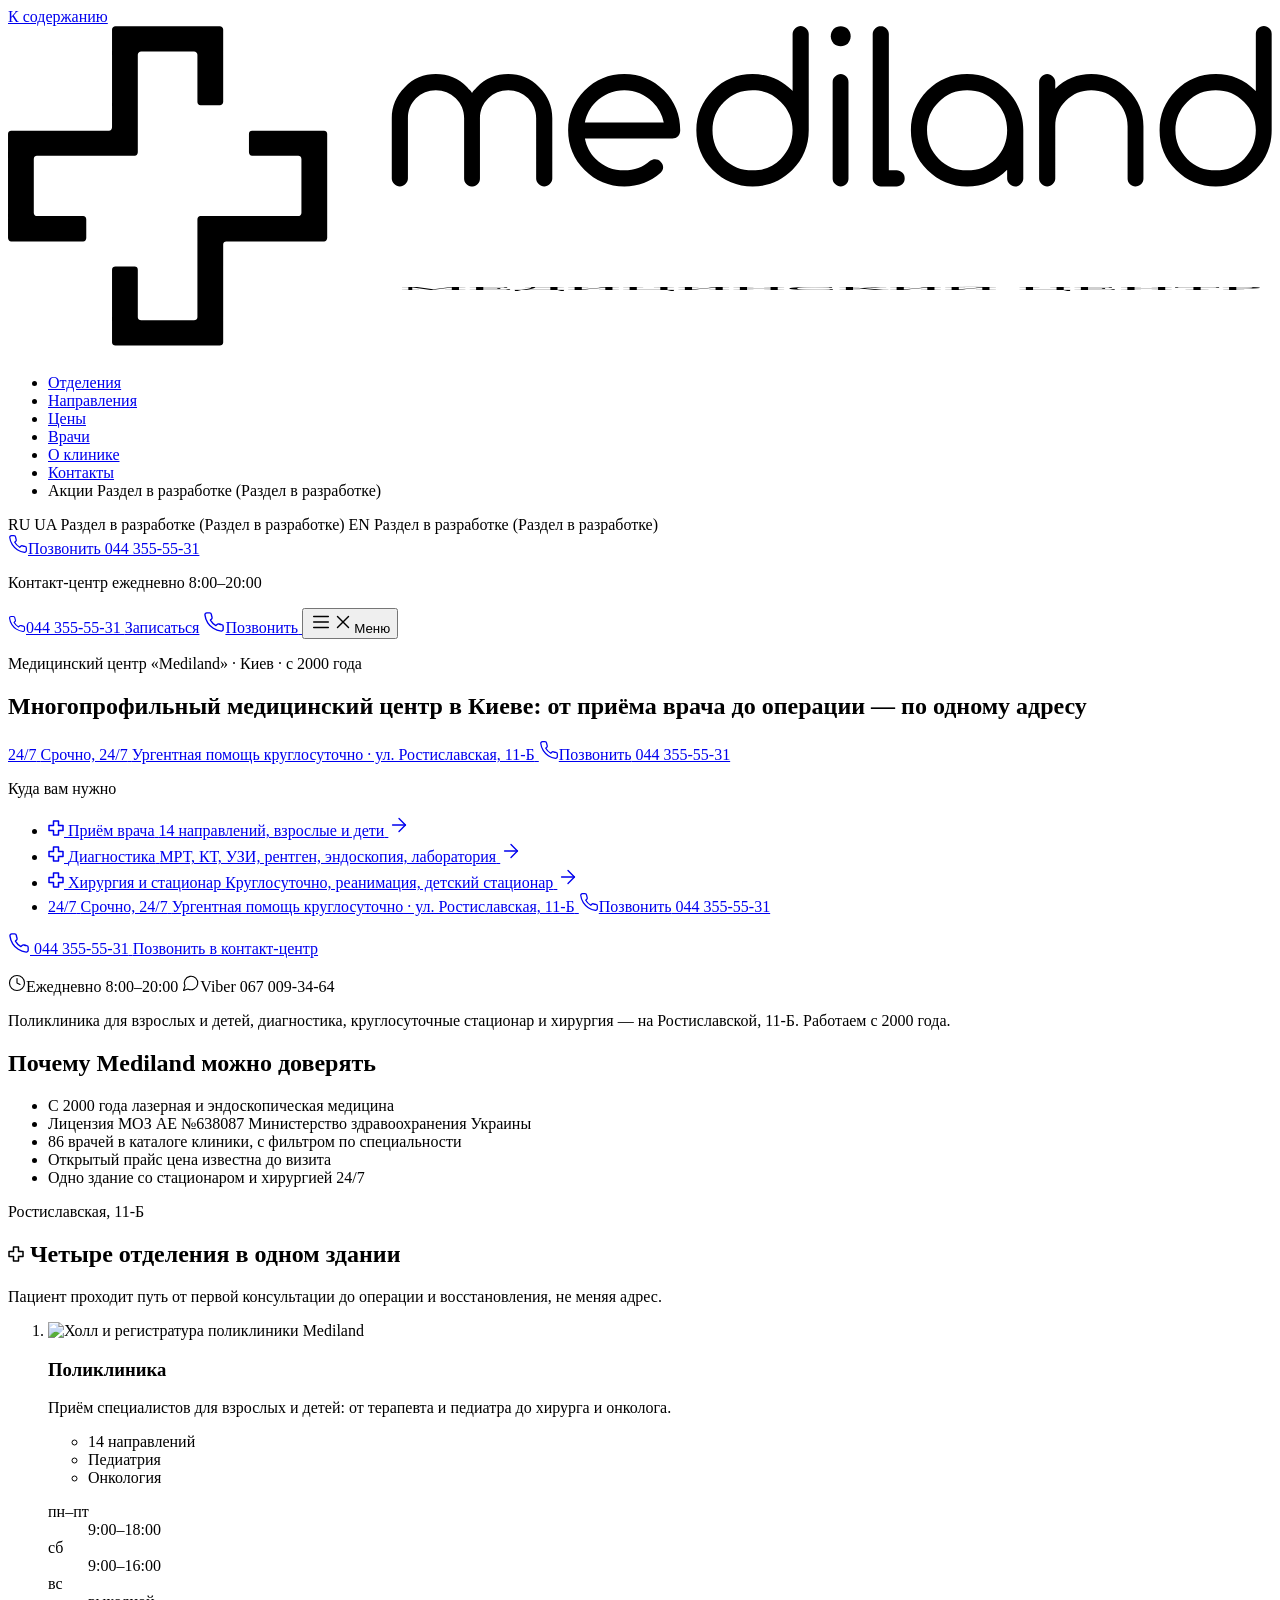
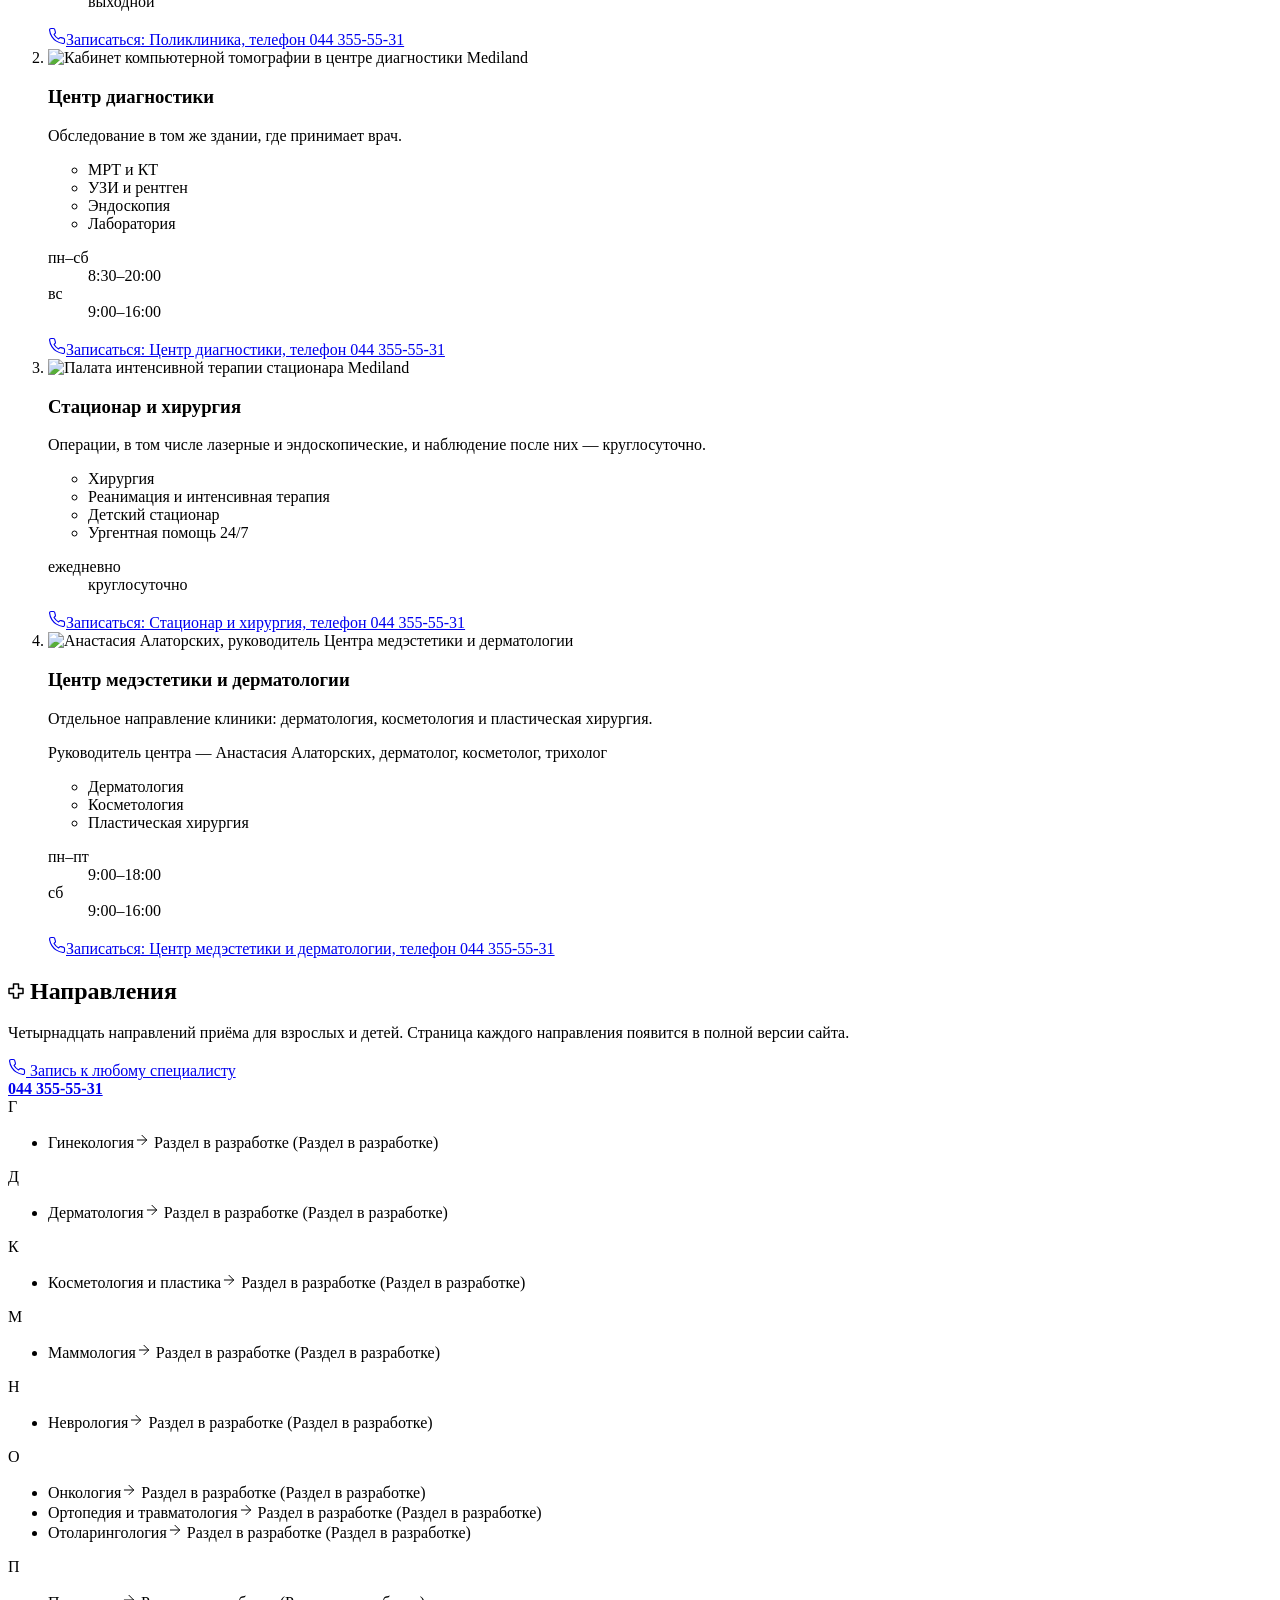
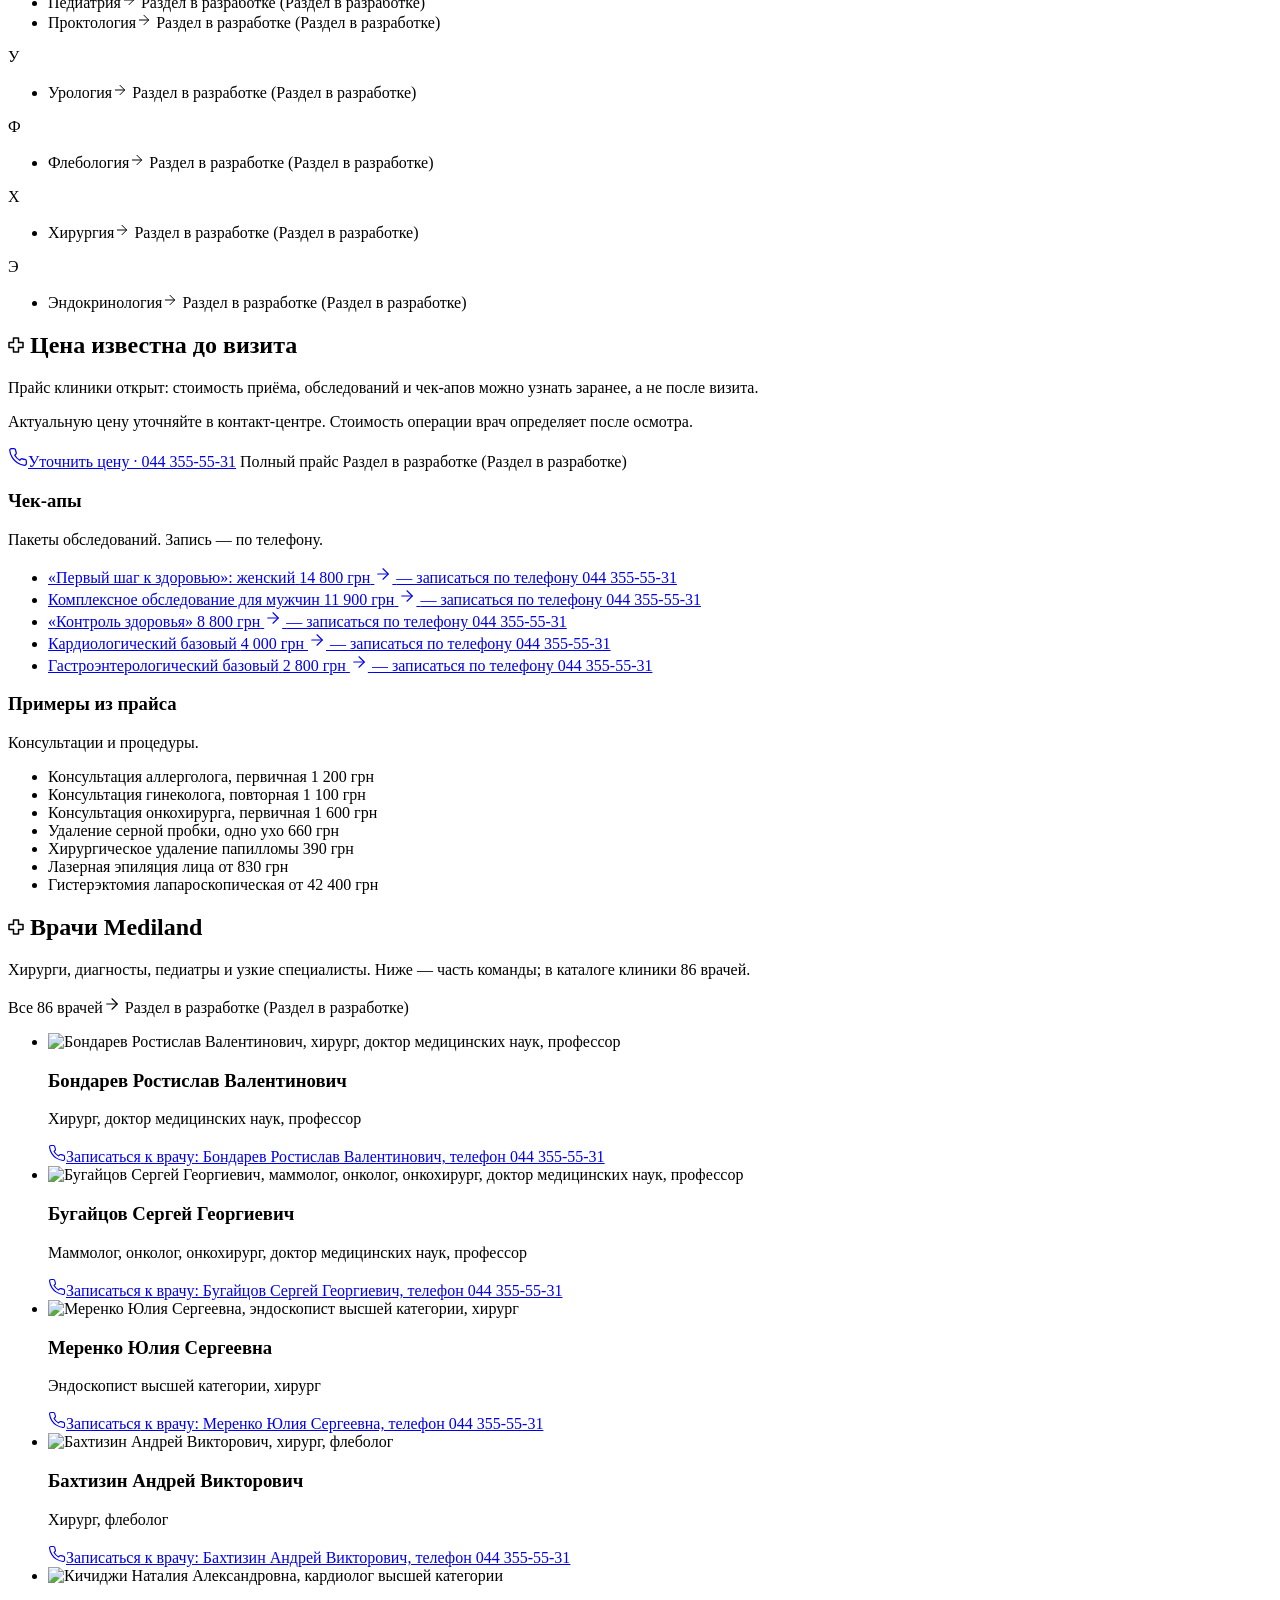
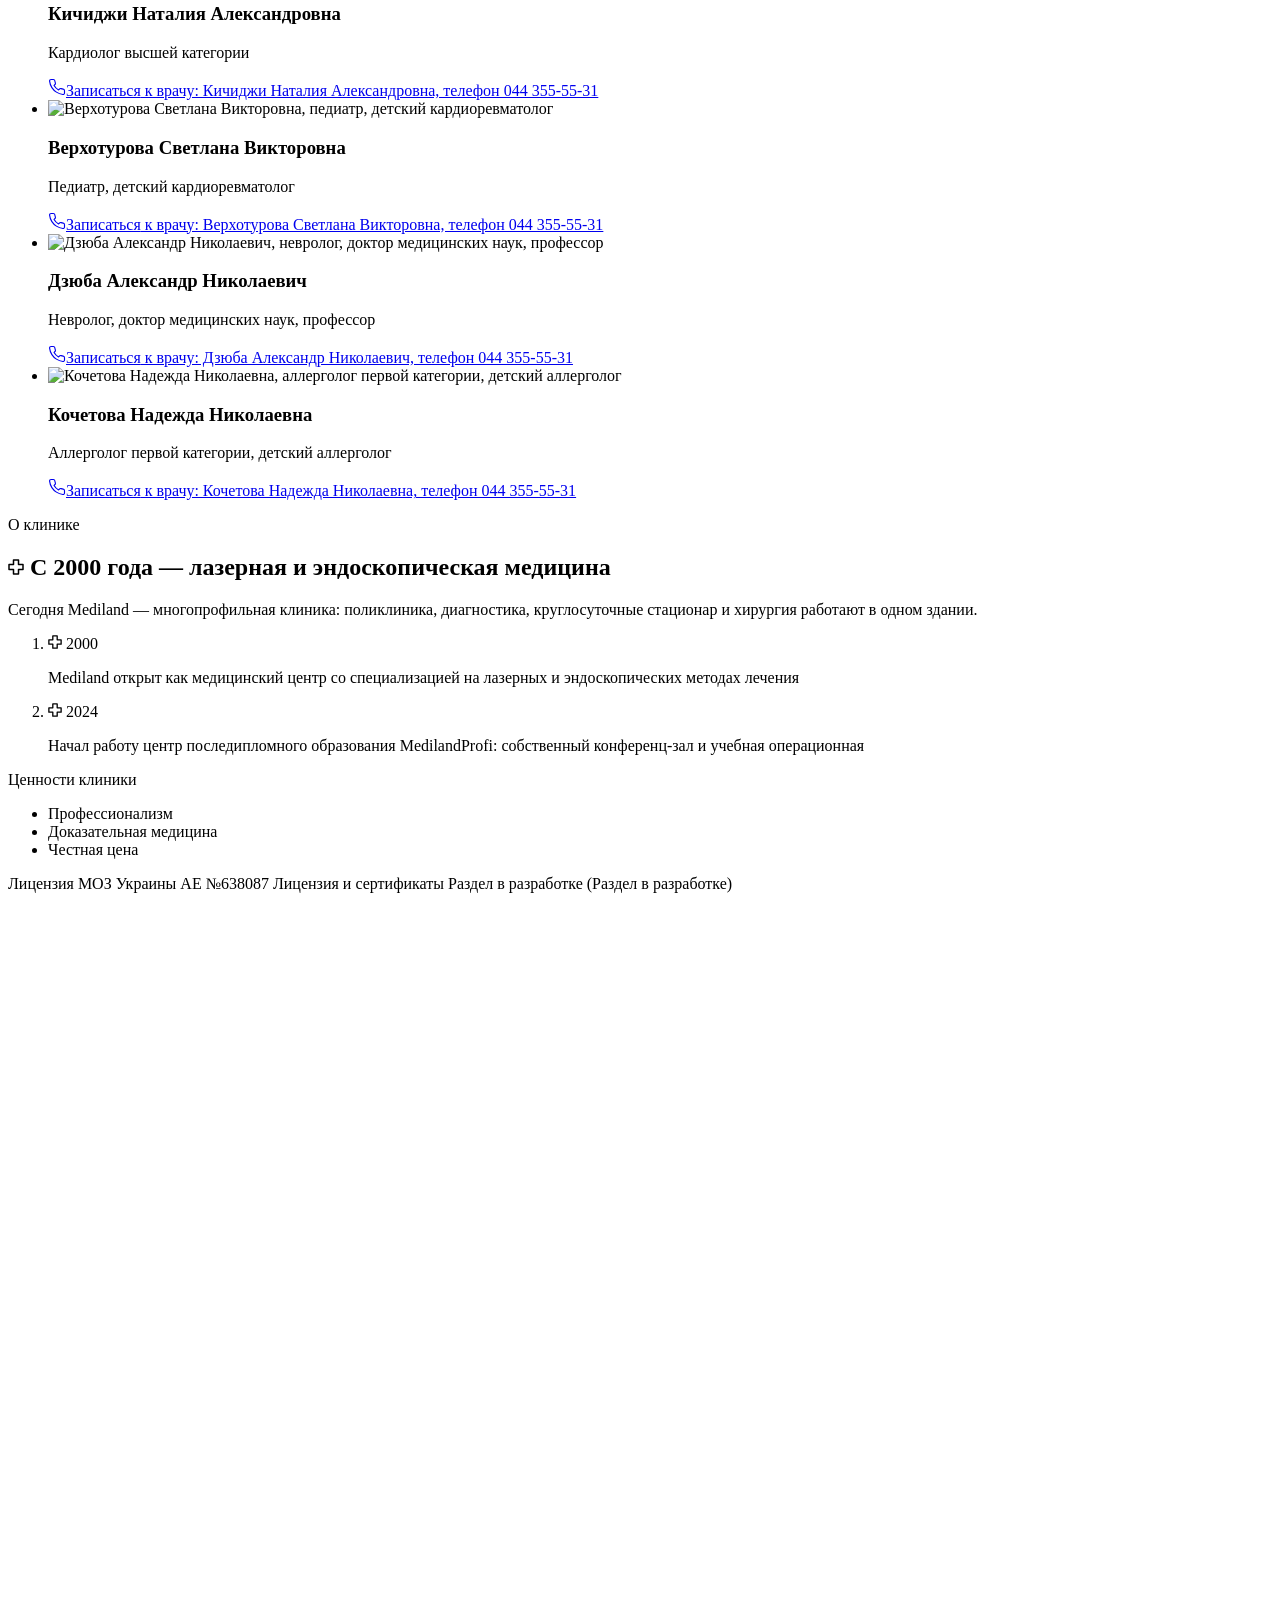
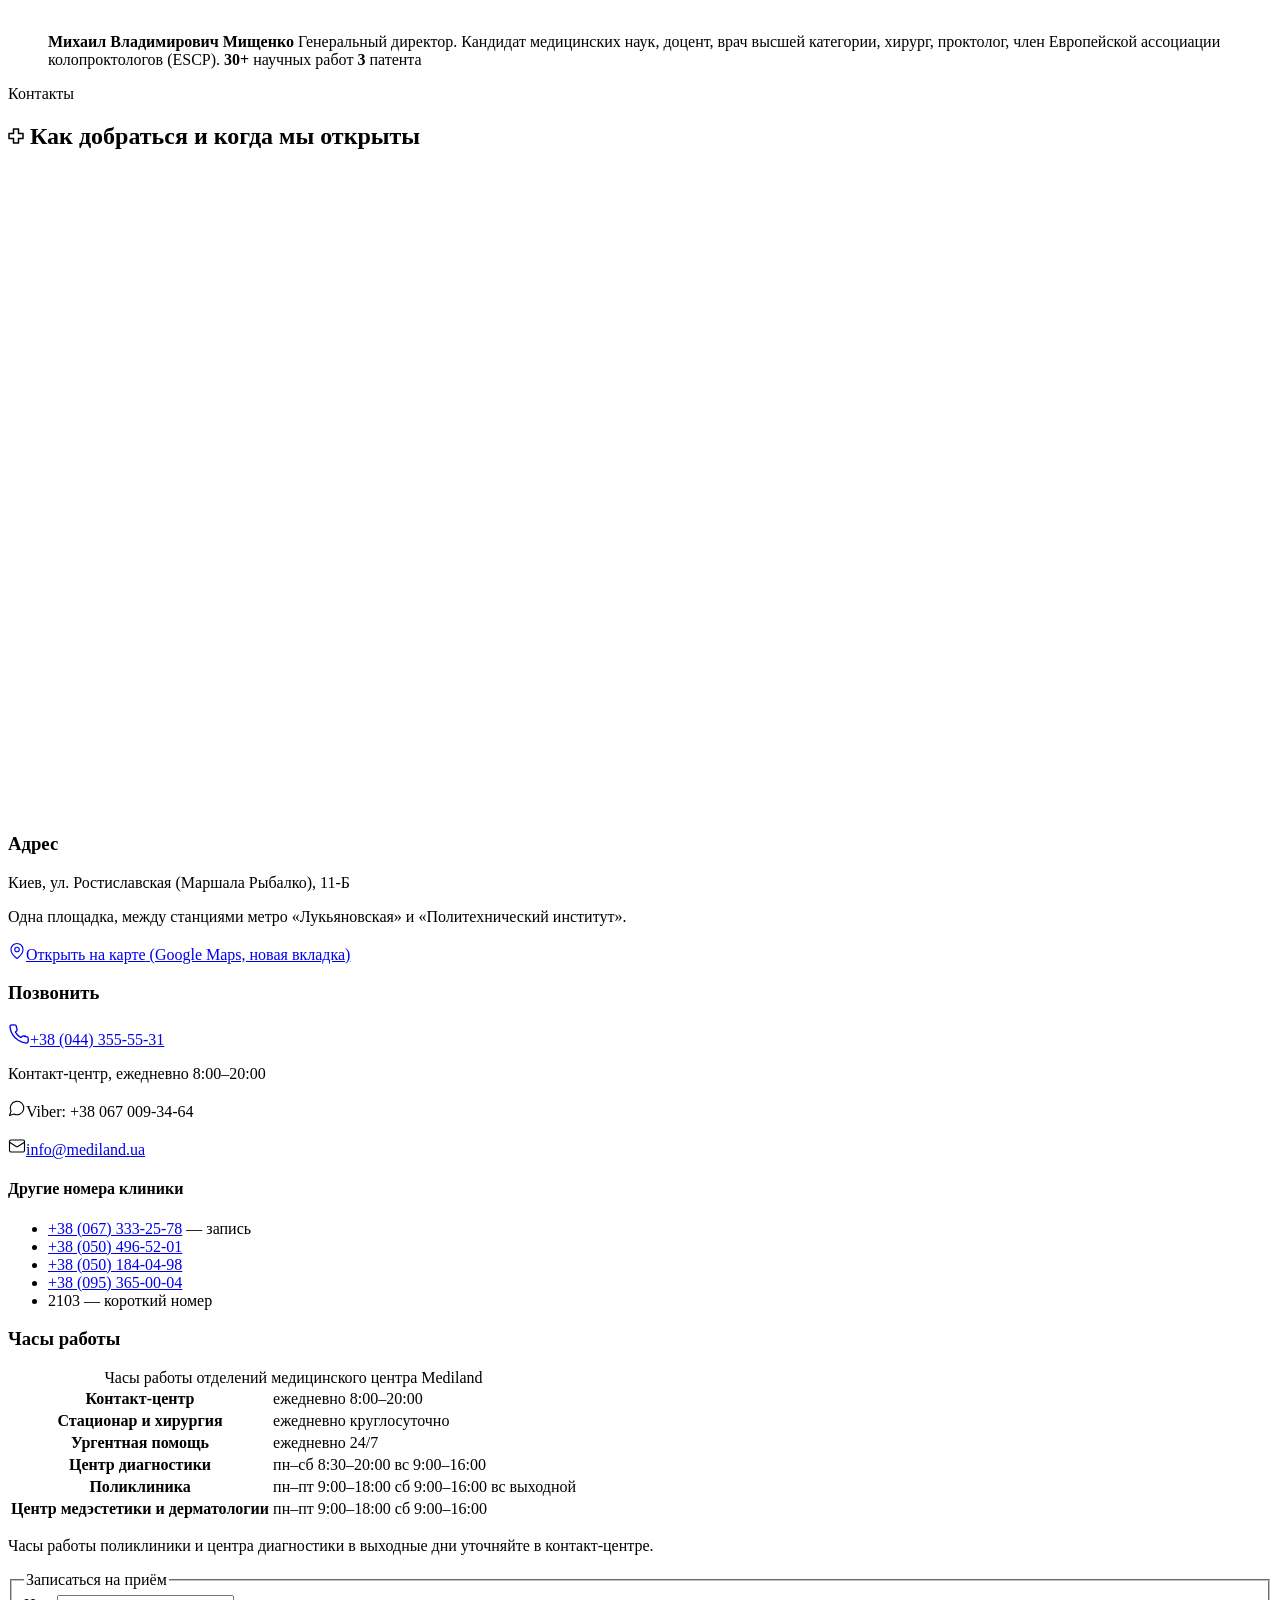
==== mediland/index.html @ e8821e34 "Publish VEON demo: mediland" ====
<!DOCTYPE html><html lang="ru"> <head><meta charset="utf-8"><meta name="viewport" content="width=device-width, initial-scale=1"><title>Медицинский центр Mediland в Киеве: поликлиника, хирургия 24/7</title><meta name="description" content="Многопрофильный медицинский центр в Киеве с 2000 года: приём врачей, МРТ и КТ, круглосуточные стационар и хирургия. Открытые цены. ☎ 044 355-55-31"><meta property="og:title" content="Медицинский центр Mediland в Киеве: поликлиника, хирургия 24/7"><meta property="og:description" content="Многопрофильный медицинский центр в Киеве с 2000 года: приём врачей, МРТ и КТ, круглосуточные стационар и хирургия. Открытые цены. ☎ 044 355-55-31"><meta name="robots" content="noindex"> <link rel="preload" href="/fonts/onest-cyrillic-wght-normal.woff2" as="font" type="font/woff2" crossorigin> <meta name="theme-color" content="#FFFFFF"> <meta property="og:type" content="website"> <meta property="og:locale" content="ru_UA"> <link rel="icon" href="/favicon.svg" type="image/svg+xml"> <script type="application/ld+json" data-rec="SEO-R003">{"@context":"https://schema.org","@type":"MedicalClinic","name":"Медицинский центр «Mediland»","telephone":"+38 (044) 355-55-31","address":{"@type":"PostalAddress","streetAddress":"ул. Ростиславская, 11-Б","addressLocality":"Киев","addressCountry":"UA"},"geo":{"@type":"GeoCoordinates","latitude":50.4555342,"longitude":30.4753751},"foundingDate":"2000","sameAs":["https://www.instagram.com/mediland.ua/","https://www.facebook.com/mediland.ua","https://www.youtube.com/channel/UC1oB7tEsmNUNPJMC5lsC5dw"],"medicalSpecialty":["Gynecologic","Dermatology","Neurologic","Oncologic","Otolaryngologic","Pediatric","Urologic","Surgical","Endocrine","PlasticSurgery"]}</script> <link rel="stylesheet" href="/_astro/index.CdFw_J0q.css"></head> <body id="top"> <a class="skip-link" href="#main">К содержанию</a> <header class="site-header" data-rec="UX-R002" data-header data-astro-cid-3ef6ksr2> <div class="container header__inner" data-astro-cid-3ef6ksr2> <a class="header__logo" href="#hero" data-astro-cid-3ef6ksr2><svg class="logo logo--light" viewBox="0 0 4071 1058" role="img" aria-label="Mediland — медицинский центр" data-astro-cid-tvrurpns> <g class="logo__mark" data-astro-cid-tvrurpns><path d="M945 337l-159 0c-6,0 -10,4 -10,10l0 60c0,6 4,11 10,11l149 0c5,0 10,4 10,10l0 174c0,6 -5,10 -10,10l-315 0c-6,0 -10,5 -10,11l0 315c0,5 -5,10 -11,10l-170 0c-6,0 -11,-5 -11,-10l0 -153c0,-6 -4,-10 -10,-10l-62 0c-6,0 -11,4 -11,10l0 163 0 71c0,5 5,10 11,10l72 0 264 0c6,0 11,-5 11,-10l0 -315c0,-6 4,-10 10,-10l315 0c5,0 10,-5 10,-11l0 -265 0 -71c0,-6 -5,-10 -10,-10l-73 0zm-335 -336l-264 0c-6,0 -11,5 -11,10l0 315c0,6 -4,11 -10,11l-315 0c-5,0 -10,4 -10,10l0 265 0 71c0,6 5,11 10,11l73 0 159 0c6,0 10,-5 10,-11l0 -60c0,-6 -4,-11 -10,-11l-149 0c-5,0 -10,-4 -10,-10l0 -174c0,-6 5,-10 10,-10l315 0c6,0 10,-5 10,-11l0 -314c0,-6 5,-11 11,-11l170 0c6,0 11,5 11,11l0 152c0,6 4,10 10,10l62 0c6,0 11,-4 11,-10l0 -163 0 -71c0,-5 -5,-10 -11,-10l-72 0z" data-astro-cid-tvrurpns></path><path d="M2656 181c0,-7 2,-13 8,-18 5,-5 11,-8 18,-8 7,0 13,3 18,8 5,5 7,11 7,18l0 310c0,7 -2,13 -7,18 -5,5 -11,8 -18,8 -7,0 -13,-3 -18,-8 -6,-5 -8,-11 -8,-18l0 -310zm-129 155c0,-36 -13,-66 -38,-91 -25,-26 -55,-38 -91,-38 -36,0 -66,12 -92,38 -25,25 -37,55 -37,91 0,36 12,66 37,92 26,25 56,37 92,37 36,0 66,-12 91,-37 25,-26 38,-56 38,-92zm0 -310c0,-7 3,-13 8,-18 5,-5 11,-8 18,-8 7,0 13,3 18,8 5,5 8,11 8,18l0 310c0,50 -18,93 -53,128 -36,35 -78,53 -128,53 -50,0 -93,-18 -128,-53 -35,-35 -53,-78 -53,-128 0,-50 18,-92 53,-128 35,-35 78,-53 128,-53 50,0 92,18 128,53 0,1 0,1 1,2l0 -184zm-415 285c-5,-25 -17,-47 -36,-66 -25,-25 -56,-38 -91,-38 -36,0 -66,13 -92,38 -19,19 -30,41 -35,66l254 0zm-28 118c7,0 13,2 18,8 5,5 8,11 8,18 0,7 -3,13 -8,18 -33,29 -72,44 -117,44 -50,0 -93,-18 -128,-53 -35,-35 -53,-78 -53,-128 0,-50 18,-92 53,-128 35,-35 78,-53 128,-53 50,0 92,18 128,53 35,36 52,78 52,128 0,7 -2,14 -7,19 -5,5 -11,7 -18,7l-282 0c5,25 16,47 35,66 26,25 56,37 92,37 32,0 60,-10 83,-31 5,-3 10,-5 16,-5zm-590 -214l1 0c1,-2 3,-5 5,-7 3,-4 7,-7 10,-11 28,-28 62,-42 101,-42 39,0 72,14 100,42 28,28 42,61 42,100l0 194c0,7 -3,13 -8,18 -5,5 -11,8 -18,8 -7,0 -13,-3 -18,-8 -5,-5 -8,-11 -8,-18l0 -194c0,-25 -9,-46 -26,-64 -18,-17 -39,-26 -64,-26 -25,0 -47,9 -64,26 -18,18 -27,39 -27,64l0 194c0,7 -2,13 -7,18 -5,5 -10,7 -16,8 -1,0 -2,0 -3,0 0,0 -1,0 -2,0 -6,-1 -11,-3 -16,-8 -5,-5 -7,-11 -7,-18l0 -194c0,-25 -9,-46 -27,-64 -18,-17 -39,-26 -64,-26 -25,0 -46,9 -64,26 -18,18 -26,40 -26,64l0 194c0,7 -3,13 -8,18 -5,5 -11,8 -18,8 -7,0 -13,-3 -18,-8 -5,-5 -8,-11 -8,-18l0 -194c0,-39 14,-72 42,-100 27,-28 61,-42 100,-42 39,0 73,14 101,42 3,4 6,7 10,11 2,2 3,5 5,7l0 0z" data-astro-cid-tvrurpns></path><path d="M2714 33c0,9 -3,16 -9,23 -7,6 -14,9 -23,9 -9,0 -17,-3 -23,-9 -6,-7 -9,-14 -9,-23 0,-9 3,-16 9,-23 6,-6 14,-9 23,-9 9,0 16,3 23,9 6,7 9,14 9,23z" data-astro-cid-tvrurpns></path><path d="M4019 336c0,-36 -13,-66 -38,-91 -25,-26 -56,-38 -91,-38 -36,0 -67,12 -92,38 -25,25 -38,55 -38,91 0,36 13,66 38,92 25,25 56,37 92,37 35,0 66,-12 91,-37 25,-26 38,-56 38,-92zm0 -310c0,-7 2,-13 7,-18 5,-5 11,-8 19,-8 7,0 13,3 18,8 5,5 7,11 7,18l0 310c0,50 -17,93 -53,128 -35,35 -78,53 -127,53 -50,0 -93,-18 -128,-53 -36,-35 -53,-78 -53,-128 0,-50 17,-92 53,-128 35,-35 78,-53 128,-53 50,0 92,18 127,53 1,1 1,1 2,2l0 -184zm-698 155c0,-7 3,-13 8,-18 5,-5 11,-8 18,-8 7,0 13,3 18,8 5,5 8,11 8,18l0 21c32,-31 71,-47 116,-47 47,0 86,17 119,50 33,32 49,72 49,118l0 168c0,7 -2,13 -7,18 -5,5 -12,8 -19,8 -7,0 -13,-3 -18,-8 -5,-5 -7,-11 -7,-18l0 -168c0,-32 -12,-59 -34,-82 -23,-23 -51,-34 -83,-34 -32,0 -59,11 -82,34 -23,23 -34,50 -34,82l0 168c0,7 -3,13 -8,18 -5,5 -11,8 -18,8 -7,0 -13,-3 -18,-8 -5,-5 -8,-11 -8,-18l0 -310zm-232 26c-36,0 -66,12 -91,38 -26,25 -38,55 -38,91 0,36 12,66 38,92 25,25 55,37 91,37 36,0 66,-12 92,-37 25,-26 37,-56 37,-92 0,-36 -12,-66 -37,-91 -26,-26 -56,-38 -92,-38zm129 256c-36,36 -79,54 -129,54 -50,0 -92,-18 -128,-53 -35,-35 -53,-78 -53,-128 0,-50 18,-92 53,-128 36,-35 78,-53 128,-53 50,0 93,18 128,53 35,36 53,78 53,128l0 155c0,7 -3,13 -8,18 -5,5 -11,8 -18,8 -7,0 -13,-3 -18,-8 -5,-5 -8,-11 -8,-18l0 -28zm-433 -437c0,-7 3,-13 8,-18 5,-5 11,-7 18,-7 7,0 13,2 18,7 5,5 8,11 8,18l0 439 25 0c7,0 13,3 19,8 5,5 7,11 7,18 0,7 -2,13 -7,18 -6,5 -12,8 -19,8l-51 0c-7,0 -13,-3 -18,-8 -5,-5 -8,-11 -8,-18l0 -465z" data-astro-cid-tvrurpns></path></g> <text class="logo__sub" x="1262" y="850" textLength="2780" lengthAdjust="spacingAndGlyphs" data-astro-cid-tvrurpns>МЕДИЦИНСКИЙ ЦЕНТР</text> </svg> </a> <nav class="header__nav" id="site-nav" aria-label="Основное меню" data-nav data-astro-cid-3ef6ksr2> <ul class="header__list" role="list" data-astro-cid-3ef6ksr2> <li data-astro-cid-3ef6ksr2><a class="header__link" href="#departments" data-astro-cid-3ef6ksr2>Отделения</a></li><li data-astro-cid-3ef6ksr2><a class="header__link" href="#directions" data-astro-cid-3ef6ksr2>Направления</a></li><li data-astro-cid-3ef6ksr2><a class="header__link" href="#prices" data-astro-cid-3ef6ksr2>Цены</a></li><li data-astro-cid-3ef6ksr2><a class="header__link" href="#doctors" data-astro-cid-3ef6ksr2>Врачи</a></li><li data-astro-cid-3ef6ksr2><a class="header__link" href="#clinic" data-astro-cid-3ef6ksr2>О клинике</a></li><li data-astro-cid-3ef6ksr2><a class="header__link" href="#visit" data-astro-cid-3ef6ksr2>Контакты</a></li> <li data-astro-cid-3ef6ksr2><span class="future-link header__link future-link--muted" role="link" aria-disabled="true" tabindex="0"> Акции <span class="future-link__note" aria-hidden="true">Раздел в разработке</span> <span class="visually-hidden">(Раздел в разработке)</span> </span></li> </ul> <div class="header__lang" aria-label="Язык сайта" role="group" data-astro-cid-3ef6ksr2> <span class="header__lang-current" aria-current="true" data-astro-cid-3ef6ksr2>RU</span> <span class="future-link header__lang-item" role="link" aria-disabled="true" tabindex="0"> UA <span class="future-link__note" aria-hidden="true">Раздел в разработке</span> <span class="visually-hidden">(Раздел в разработке)</span> </span> <span class="future-link header__lang-item" role="link" aria-disabled="true" tabindex="0"> EN <span class="future-link__note" aria-hidden="true">Раздел в разработке</span> <span class="visually-hidden">(Раздел в разработке)</span> </span> </div> <div class="header__menu-call" data-astro-cid-3ef6ksr2> <a class="btn btn--primary" href="tel:+380443555531" data-astro-cid-3ef6ksr2><svg width="20" height="20" viewBox="0 0 24 24" fill="none" stroke="currentColor" stroke-width="1.5" stroke-linecap="round" stroke-linejoin="round" aria-hidden="true" focusable="false"><path d="M22 16.92v3a2 2 0 0 1-2.18 2 19.79 19.79 0 0 1-8.63-3.07 19.5 19.5 0 0 1-6-6 19.79 19.79 0 0 1-3.07-8.67A2 2 0 0 1 4.11 2h3a2 2 0 0 1 2 1.72 12.84 12.84 0 0 0 .7 2.81 2 2 0 0 1-.45 2.11L8.09 9.91a16 16 0 0 0 6 6l1.27-1.27a2 2 0 0 1 2.11-.45 12.84 12.84 0 0 0 2.81.7A2 2 0 0 1 22 16.92z"/></svg>Позвонить 044 355-55-31</a> <p class="muted" data-astro-cid-3ef6ksr2>Контакт-центр ежедневно 8:00–20:00</p> </div> </nav> <a class="header__phone num" href="tel:+380443555531" data-rec="R-002" data-astro-cid-3ef6ksr2> <svg width="18" height="18" viewBox="0 0 24 24" fill="none" stroke="currentColor" stroke-width="1.5" stroke-linecap="round" stroke-linejoin="round" aria-hidden="true" focusable="false"><path d="M22 16.92v3a2 2 0 0 1-2.18 2 19.79 19.79 0 0 1-8.63-3.07 19.5 19.5 0 0 1-6-6 19.79 19.79 0 0 1-3.07-8.67A2 2 0 0 1 4.11 2h3a2 2 0 0 1 2 1.72 12.84 12.84 0 0 0 .7 2.81 2 2 0 0 1-.45 2.11L8.09 9.91a16 16 0 0 0 6 6l1.27-1.27a2 2 0 0 1 2.11-.45 12.84 12.84 0 0 0 2.81.7A2 2 0 0 1 22 16.92z"/></svg>044 355-55-31 </a> <a class="btn btn--primary header__cta" href="tel:+380443555531" data-astro-cid-3ef6ksr2>Записаться</a> <a class="header__icon-btn header__call" href="tel:+380443555531" data-astro-cid-3ef6ksr2> <svg width="22" height="22" viewBox="0 0 24 24" fill="none" stroke="currentColor" stroke-width="1.5" stroke-linecap="round" stroke-linejoin="round" aria-hidden="true" focusable="false"><path d="M22 16.92v3a2 2 0 0 1-2.18 2 19.79 19.79 0 0 1-8.63-3.07 19.5 19.5 0 0 1-6-6 19.79 19.79 0 0 1-3.07-8.67A2 2 0 0 1 4.11 2h3a2 2 0 0 1 2 1.72 12.84 12.84 0 0 0 .7 2.81 2 2 0 0 1-.45 2.11L8.09 9.91a16 16 0 0 0 6 6l1.27-1.27a2 2 0 0 1 2.11-.45 12.84 12.84 0 0 0 2.81.7A2 2 0 0 1 22 16.92z"/></svg><span data-astro-cid-3ef6ksr2>Позвонить</span> </a> <button class="header__icon-btn header__menu" type="button" aria-expanded="false" aria-controls="site-nav" data-menu data-astro-cid-3ef6ksr2> <svg class="i-open" width="22" height="22" viewBox="0 0 24 24" fill="none" stroke="currentColor" stroke-width="1.5" stroke-linecap="round" stroke-linejoin="round" aria-hidden="true" focusable="false"><path d="M4 6h16"/><path d="M4 12h16"/><path d="M4 18h16"/></svg><svg class="i-close" width="22" height="22" viewBox="0 0 24 24" fill="none" stroke="currentColor" stroke-width="1.5" stroke-linecap="round" stroke-linejoin="round" aria-hidden="true" focusable="false"><path d="M18 6 6 18"/><path d="m6 6 12 12"/></svg><span data-astro-cid-3ef6ksr2>Меню</span> </button> </div> </header> <script type="module">const t=document.querySelector("[data-menu]"),n=document.querySelector("[data-nav]");if(t&&n){const a=e=>{t.setAttribute("aria-expanded",String(e)),n.classList.toggle("is-open",e),document.documentElement.classList.toggle("menu-open",e)};t.addEventListener("click",()=>a(t.getAttribute("aria-expanded")!=="true")),n.addEventListener("click",e=>{e.target.closest("a[href^='#']")&&a(!1)}),document.addEventListener("keydown",e=>{e.key==="Escape"&&t.getAttribute("aria-expanded")==="true"&&(a(!1),t.focus())}),window.matchMedia("(min-width: 1320px)").addEventListener("change",()=>a(!1))}</script>  <main id="main">   <div class="route-wrap"> <section id="hero" data-rec="R-001,R-009,UX-R009,SEO-R001,SEO-R002,SEO-R004" class="hero">  <div class="container hero__grid" data-astro-cid-bbe6dxrz> <p class="eyebrow hero__eyebrow" data-astro-cid-bbe6dxrz>Медицинский центр «Mediland» · Киев · с 2000 года</p> <h1 class="hero__title" data-astro-cid-bbe6dxrz>Многопрофильный медицинский центр в Киеве: от приёма врача до операции — по одному адресу</h1> <!-- Phones: urgent route first, right under the H1 (desktop shows it as the 4th board row). --> <a class="route route--urgent hero__urgent-m" href="tel:+380443555531" data-rec="R-002" data-astro-cid-bbe6dxrz> <span class="route__mark" aria-hidden="true" data-astro-cid-bbe6dxrz>24/7</span> <span class="route__text" data-astro-cid-bbe6dxrz> <span class="route__title" data-astro-cid-bbe6dxrz>Срочно, 24/7</span> <span class="route__inside" data-astro-cid-bbe6dxrz>Ургентная помощь круглосуточно · ул.&nbsp;Ростиславская, 11-Б</span> </span> <span class="route__cta" data-astro-cid-bbe6dxrz><svg class="route__arrow" width="20" height="20" viewBox="0 0 24 24" fill="none" stroke="currentColor" stroke-width="1.5" stroke-linecap="round" stroke-linejoin="round" aria-hidden="true" focusable="false"><path d="M22 16.92v3a2 2 0 0 1-2.18 2 19.79 19.79 0 0 1-8.63-3.07 19.5 19.5 0 0 1-6-6 19.79 19.79 0 0 1-3.07-8.67A2 2 0 0 1 4.11 2h3a2 2 0 0 1 2 1.72 12.84 12.84 0 0 0 .7 2.81 2 2 0 0 1-.45 2.11L8.09 9.91a16 16 0 0 0 6 6l1.27-1.27a2 2 0 0 1 2.11-.45 12.84 12.84 0 0 0 2.81.7A2 2 0 0 1 22 16.92z"/></svg>Позвонить<span class="visually-hidden" data-astro-cid-bbe6dxrz> 044 355-55-31</span></span> </a> <nav class="hero__board" aria-label="Маршруты пациента" data-astro-cid-bbe6dxrz> <p class="hero__board-head eyebrow" aria-hidden="true" data-astro-cid-bbe6dxrz>Куда вам нужно</p> <ul role="list" class="board" data-astro-cid-bbe6dxrz> <li style="--i:0" data-astro-cid-bbe6dxrz> <a class="route" href="#directions" data-astro-cid-bbe6dxrz> <svg class="cross route__cross" width="16" height="16" viewBox="0 0 16 16" aria-hidden="true" focusable="false" data-astro-cid-o772h47x> <path d="M5.5 1h5v4.5H15v5h-4.5V15h-5v-4.5H1v-5h4.5z" fill="none" stroke="currentColor" stroke-width="1.5" stroke-linejoin="round" data-astro-cid-o772h47x></path> </svg>  <span class="route__text" data-astro-cid-bbe6dxrz> <span class="route__title" data-astro-cid-bbe6dxrz>Приём врача</span> <span class="route__inside" data-astro-cid-bbe6dxrz>14 направлений, взрослые и дети</span> </span> <svg class="route__arrow" width="22" height="22" viewBox="0 0 24 24" fill="none" stroke="currentColor" stroke-width="1.5" stroke-linecap="round" stroke-linejoin="round" aria-hidden="true" focusable="false"><path d="M5 12h14"/><path d="m12 5 7 7-7 7"/></svg> </a> </li><li style="--i:1" data-astro-cid-bbe6dxrz> <a class="route" href="#dep-diagnostics" data-astro-cid-bbe6dxrz> <svg class="cross route__cross" width="16" height="16" viewBox="0 0 16 16" aria-hidden="true" focusable="false" data-astro-cid-o772h47x> <path d="M5.5 1h5v4.5H15v5h-4.5V15h-5v-4.5H1v-5h4.5z" fill="none" stroke="currentColor" stroke-width="1.5" stroke-linejoin="round" data-astro-cid-o772h47x></path> </svg>  <span class="route__text" data-astro-cid-bbe6dxrz> <span class="route__title" data-astro-cid-bbe6dxrz>Диагностика</span> <span class="route__inside" data-astro-cid-bbe6dxrz>МРТ, КТ, УЗИ, рентген, эндоскопия, лаборатория</span> </span> <svg class="route__arrow" width="22" height="22" viewBox="0 0 24 24" fill="none" stroke="currentColor" stroke-width="1.5" stroke-linecap="round" stroke-linejoin="round" aria-hidden="true" focusable="false"><path d="M5 12h14"/><path d="m12 5 7 7-7 7"/></svg> </a> </li><li style="--i:2" data-astro-cid-bbe6dxrz> <a class="route" href="#dep-hospital" data-astro-cid-bbe6dxrz> <svg class="cross route__cross" width="16" height="16" viewBox="0 0 16 16" aria-hidden="true" focusable="false" data-astro-cid-o772h47x> <path d="M5.5 1h5v4.5H15v5h-4.5V15h-5v-4.5H1v-5h4.5z" fill="none" stroke="currentColor" stroke-width="1.5" stroke-linejoin="round" data-astro-cid-o772h47x></path> </svg>  <span class="route__text" data-astro-cid-bbe6dxrz> <span class="route__title" data-astro-cid-bbe6dxrz>Хирургия и стационар</span> <span class="route__inside" data-astro-cid-bbe6dxrz>Круглосуточно, реанимация, детский стационар</span> </span> <svg class="route__arrow" width="22" height="22" viewBox="0 0 24 24" fill="none" stroke="currentColor" stroke-width="1.5" stroke-linecap="round" stroke-linejoin="round" aria-hidden="true" focusable="false"><path d="M5 12h14"/><path d="m12 5 7 7-7 7"/></svg> </a> </li> <li class="board__urgent" style="--i:3" data-astro-cid-bbe6dxrz> <a class="route route--urgent" href="tel:+380443555531" data-astro-cid-bbe6dxrz> <span class="route__mark" aria-hidden="true" data-astro-cid-bbe6dxrz>24/7</span> <span class="route__text" data-astro-cid-bbe6dxrz> <span class="route__title" data-astro-cid-bbe6dxrz>Срочно, 24/7</span> <span class="route__inside" data-astro-cid-bbe6dxrz>Ургентная помощь круглосуточно · ул.&nbsp;Ростиславская, 11-Б</span> </span> <span class="route__cta" data-astro-cid-bbe6dxrz><svg class="route__arrow" width="20" height="20" viewBox="0 0 24 24" fill="none" stroke="currentColor" stroke-width="1.5" stroke-linecap="round" stroke-linejoin="round" aria-hidden="true" focusable="false"><path d="M22 16.92v3a2 2 0 0 1-2.18 2 19.79 19.79 0 0 1-8.63-3.07 19.5 19.5 0 0 1-6-6 19.79 19.79 0 0 1-3.07-8.67A2 2 0 0 1 4.11 2h3a2 2 0 0 1 2 1.72 12.84 12.84 0 0 0 .7 2.81 2 2 0 0 1-.45 2.11L8.09 9.91a16 16 0 0 0 6 6l1.27-1.27a2 2 0 0 1 2.11-.45 12.84 12.84 0 0 0 2.81.7A2 2 0 0 1 22 16.92z"/></svg>Позвонить<span class="visually-hidden" data-astro-cid-bbe6dxrz> 044 355-55-31</span></span> </a> </li> </ul> </nav> <div class="hero__call" data-rec="R-002" data-astro-cid-bbe6dxrz> <a class="hero__phone" href="tel:+380443555531" data-astro-cid-bbe6dxrz> <span class="hero__phone-icon" data-astro-cid-bbe6dxrz><svg width="22" height="22" viewBox="0 0 24 24" fill="none" stroke="currentColor" stroke-width="1.5" stroke-linecap="round" stroke-linejoin="round" aria-hidden="true" focusable="false"><path d="M22 16.92v3a2 2 0 0 1-2.18 2 19.79 19.79 0 0 1-8.63-3.07 19.5 19.5 0 0 1-6-6 19.79 19.79 0 0 1-3.07-8.67A2 2 0 0 1 4.11 2h3a2 2 0 0 1 2 1.72 12.84 12.84 0 0 0 .7 2.81 2 2 0 0 1-.45 2.11L8.09 9.91a16 16 0 0 0 6 6l1.27-1.27a2 2 0 0 1 2.11-.45 12.84 12.84 0 0 0 2.81.7A2 2 0 0 1 22 16.92z"/></svg></span> <span class="hero__phone-body" data-astro-cid-bbe6dxrz> <span class="hero__phone-num num" data-astro-cid-bbe6dxrz>044 355-55-31</span> <span class="hero__phone-cap" data-astro-cid-bbe6dxrz>Позвонить в контакт-центр</span> </span> </a> <p class="hero__call-meta" data-astro-cid-bbe6dxrz> <span data-astro-cid-bbe6dxrz><svg width="18" height="18" viewBox="0 0 24 24" fill="none" stroke="currentColor" stroke-width="1.5" stroke-linecap="round" stroke-linejoin="round" aria-hidden="true" focusable="false"><circle cx="12" cy="12" r="10"/><path d="M12 6v6l4 2"/></svg>Ежедневно 8:00–20:00</span> <span data-astro-cid-bbe6dxrz><svg width="18" height="18" viewBox="0 0 24 24" fill="none" stroke="currentColor" stroke-width="1.5" stroke-linecap="round" stroke-linejoin="round" aria-hidden="true" focusable="false"><path d="M7.9 20A9 9 0 1 0 4 16.1L2 22Z"/></svg>Viber <span class="num" data-astro-cid-bbe6dxrz>067 009-34-64</span></span> </p> </div> <p class="hero__lead" data-astro-cid-bbe6dxrz>Поликлиника для взрослых и детей, диагностика, круглосуточные стационар и хирургия — на Ростиславской, 11-Б. Работаем с 2000 года.</p> </div>  </section>  <section id="trust" data-rec="UX-R003" class="trust">  <div class="container" data-astro-cid-uj2d65ae> <h2 class="visually-hidden" data-astro-cid-uj2d65ae>Почему Mediland можно доверять</h2> <ul class="trust__list" role="list" data-astro-cid-uj2d65ae> <li class="trust__item" data-astro-cid-uj2d65ae> <span class="trust__k num" data-astro-cid-uj2d65ae>С 2000 года</span> <span class="trust__v" data-astro-cid-uj2d65ae>лазерная и эндоскопическая медицина</span> </li><li class="trust__item" data-astro-cid-uj2d65ae> <span class="trust__k num" data-astro-cid-uj2d65ae>Лицензия МОЗ АЕ №638087</span> <span class="trust__v" data-astro-cid-uj2d65ae>Министерство здравоохранения Украины</span> </li><li class="trust__item" data-astro-cid-uj2d65ae> <span class="trust__k num" data-astro-cid-uj2d65ae>86 врачей</span> <span class="trust__v" data-astro-cid-uj2d65ae>в каталоге клиники, с фильтром по специальности</span> </li><li class="trust__item" data-astro-cid-uj2d65ae> <span class="trust__k num" data-astro-cid-uj2d65ae>Открытый прайс</span> <span class="trust__v" data-astro-cid-uj2d65ae>цена известна до визита</span> </li><li class="trust__item" data-astro-cid-uj2d65ae> <span class="trust__k num" data-astro-cid-uj2d65ae>Одно здание</span> <span class="trust__v" data-astro-cid-uj2d65ae>со стационаром и хирургией 24/7</span> </li> </ul> </div>  </section>  <section id="departments" data-rec="UX-R004" class="deps">  <div class="container" data-astro-cid-j33iwyy5> <div class="shead" data-astro-cid-pzvqjql2> <p class="eyebrow shead__eyebrow" data-astro-cid-pzvqjql2>Ростиславская, 11-Б</p> <h2 class="h2 shead__title" id="departments-title" data-astro-cid-pzvqjql2> <svg class="cross shead__cross" width="16" height="16" viewBox="0 0 16 16" aria-hidden="true" focusable="false" data-astro-cid-o772h47x> <path d="M5.5 1h5v4.5H15v5h-4.5V15h-5v-4.5H1v-5h4.5z" fill="none" stroke="currentColor" stroke-width="1.5" stroke-linejoin="round" data-astro-cid-o772h47x></path> </svg>  <span data-astro-cid-pzvqjql2>Четыре отделения в одном здании</span> </h2>  <p class="deps__lead muted" data-astro-cid-j33iwyy5>Пациент проходит путь от первой консультации до операции и восстановления, не меняя адрес.</p>  </div>  <ol class="deps__list" role="list" data-astro-cid-j33iwyy5> <li class="dep" id="dep-polyclinic" data-reveal style="--reveal-delay:0ms" data-astro-cid-j33iwyy5> <div class="dep__media" data-astro-cid-j33iwyy5> <img class="dep__img" src="/img/dept-polyclinic-480.webp" srcset="/img/dept-polyclinic-480.webp 480w, /img/dept-polyclinic-960.webp 960w" sizes="(min-width: 1024px) 280px, (min-width: 768px) 40vw, 100vw" width="960" height="1200" alt="Холл и регистратура поликлиники Mediland" loading="lazy" decoding="async"> </div> <div class="dep__main" data-astro-cid-j33iwyy5> <h3 class="dep__title" data-astro-cid-j33iwyy5>Поликлиника</h3> <p class="dep__lead" data-astro-cid-j33iwyy5>Приём специалистов для взрослых и детей: от терапевта и педиатра до хирурга и онколога.</p>  </div> <ul class="dep__items" role="list" aria-label="Что внутри: Поликлиника" data-astro-cid-j33iwyy5> <li data-astro-cid-j33iwyy5>14 направлений</li><li data-astro-cid-j33iwyy5>Педиатрия</li><li data-astro-cid-j33iwyy5>Онкология</li> </ul> <div class="dep__side" data-astro-cid-j33iwyy5> <dl class="dep__hours num" data-astro-cid-j33iwyy5> <div data-astro-cid-j33iwyy5><dt data-astro-cid-j33iwyy5>пн–пт</dt><dd data-astro-cid-j33iwyy5>9:00–18:00</dd></div><div data-astro-cid-j33iwyy5><dt data-astro-cid-j33iwyy5>сб</dt><dd data-astro-cid-j33iwyy5>9:00–16:00</dd></div><div data-astro-cid-j33iwyy5><dt data-astro-cid-j33iwyy5>вс</dt><dd data-astro-cid-j33iwyy5>выходной</dd></div> </dl> <a class="dep__call" href="tel:+380443555531" data-astro-cid-j33iwyy5> <svg width="18" height="18" viewBox="0 0 24 24" fill="none" stroke="currentColor" stroke-width="1.5" stroke-linecap="round" stroke-linejoin="round" aria-hidden="true" focusable="false"><path d="M22 16.92v3a2 2 0 0 1-2.18 2 19.79 19.79 0 0 1-8.63-3.07 19.5 19.5 0 0 1-6-6 19.79 19.79 0 0 1-3.07-8.67A2 2 0 0 1 4.11 2h3a2 2 0 0 1 2 1.72 12.84 12.84 0 0 0 .7 2.81 2 2 0 0 1-.45 2.11L8.09 9.91a16 16 0 0 0 6 6l1.27-1.27a2 2 0 0 1 2.11-.45 12.84 12.84 0 0 0 2.81.7A2 2 0 0 1 22 16.92z"/></svg>Записаться<span class="visually-hidden" data-astro-cid-j33iwyy5>: Поликлиника, телефон 044 355-55-31</span> </a> </div> </li><li class="dep" id="dep-diagnostics" data-reveal style="--reveal-delay:60ms" data-astro-cid-j33iwyy5> <div class="dep__media" data-astro-cid-j33iwyy5> <img class="dep__img" src="/img/dept-diagnostics-480.webp" srcset="/img/dept-diagnostics-480.webp 480w, /img/dept-diagnostics-960.webp 960w" sizes="(min-width: 1024px) 280px, (min-width: 768px) 40vw, 100vw" width="960" height="1200" alt="Кабинет компьютерной томографии в центре диагностики Mediland" loading="lazy" decoding="async"> </div> <div class="dep__main" data-astro-cid-j33iwyy5> <h3 class="dep__title" data-astro-cid-j33iwyy5>Центр диагностики</h3> <p class="dep__lead" data-astro-cid-j33iwyy5>Обследование в том же здании, где принимает врач.</p>  </div> <ul class="dep__items" role="list" aria-label="Что внутри: Центр диагностики" data-astro-cid-j33iwyy5> <li data-astro-cid-j33iwyy5>МРТ и КТ</li><li data-astro-cid-j33iwyy5>УЗИ и рентген</li><li data-astro-cid-j33iwyy5>Эндоскопия</li><li data-astro-cid-j33iwyy5>Лаборатория</li> </ul> <div class="dep__side" data-astro-cid-j33iwyy5> <dl class="dep__hours num" data-astro-cid-j33iwyy5> <div data-astro-cid-j33iwyy5><dt data-astro-cid-j33iwyy5>пн–сб</dt><dd data-astro-cid-j33iwyy5>8:30–20:00</dd></div><div data-astro-cid-j33iwyy5><dt data-astro-cid-j33iwyy5>вс</dt><dd data-astro-cid-j33iwyy5>9:00–16:00</dd></div> </dl> <a class="dep__call" href="tel:+380443555531" data-astro-cid-j33iwyy5> <svg width="18" height="18" viewBox="0 0 24 24" fill="none" stroke="currentColor" stroke-width="1.5" stroke-linecap="round" stroke-linejoin="round" aria-hidden="true" focusable="false"><path d="M22 16.92v3a2 2 0 0 1-2.18 2 19.79 19.79 0 0 1-8.63-3.07 19.5 19.5 0 0 1-6-6 19.79 19.79 0 0 1-3.07-8.67A2 2 0 0 1 4.11 2h3a2 2 0 0 1 2 1.72 12.84 12.84 0 0 0 .7 2.81 2 2 0 0 1-.45 2.11L8.09 9.91a16 16 0 0 0 6 6l1.27-1.27a2 2 0 0 1 2.11-.45 12.84 12.84 0 0 0 2.81.7A2 2 0 0 1 22 16.92z"/></svg>Записаться<span class="visually-hidden" data-astro-cid-j33iwyy5>: Центр диагностики, телефон 044 355-55-31</span> </a> </div> </li><li class="dep" id="dep-hospital" data-reveal style="--reveal-delay:120ms" data-astro-cid-j33iwyy5> <div class="dep__media" data-astro-cid-j33iwyy5> <img class="dep__img" src="/img/dept-hospital-480.webp" srcset="/img/dept-hospital-480.webp 480w, /img/dept-hospital-960.webp 960w" sizes="(min-width: 1024px) 280px, (min-width: 768px) 40vw, 100vw" width="960" height="1200" alt="Палата интенсивной терапии стационара Mediland" loading="lazy" decoding="async"> </div> <div class="dep__main" data-astro-cid-j33iwyy5> <h3 class="dep__title" data-astro-cid-j33iwyy5>Стационар и хирургия</h3> <p class="dep__lead" data-astro-cid-j33iwyy5>Операции, в том числе лазерные и эндоскопические, и наблюдение после них — круглосуточно.</p>  </div> <ul class="dep__items" role="list" aria-label="Что внутри: Стационар и хирургия" data-astro-cid-j33iwyy5> <li data-astro-cid-j33iwyy5>Хирургия</li><li data-astro-cid-j33iwyy5>Реанимация и интенсивная терапия</li><li data-astro-cid-j33iwyy5>Детский стационар</li><li data-astro-cid-j33iwyy5>Ургентная помощь 24/7</li> </ul> <div class="dep__side" data-astro-cid-j33iwyy5> <dl class="dep__hours num" data-astro-cid-j33iwyy5> <div data-astro-cid-j33iwyy5><dt data-astro-cid-j33iwyy5>ежедневно</dt><dd data-astro-cid-j33iwyy5>круглосуточно</dd></div> </dl> <a class="dep__call" href="tel:+380443555531" data-astro-cid-j33iwyy5> <svg width="18" height="18" viewBox="0 0 24 24" fill="none" stroke="currentColor" stroke-width="1.5" stroke-linecap="round" stroke-linejoin="round" aria-hidden="true" focusable="false"><path d="M22 16.92v3a2 2 0 0 1-2.18 2 19.79 19.79 0 0 1-8.63-3.07 19.5 19.5 0 0 1-6-6 19.79 19.79 0 0 1-3.07-8.67A2 2 0 0 1 4.11 2h3a2 2 0 0 1 2 1.72 12.84 12.84 0 0 0 .7 2.81 2 2 0 0 1-.45 2.11L8.09 9.91a16 16 0 0 0 6 6l1.27-1.27a2 2 0 0 1 2.11-.45 12.84 12.84 0 0 0 2.81.7A2 2 0 0 1 22 16.92z"/></svg>Записаться<span class="visually-hidden" data-astro-cid-j33iwyy5>: Стационар и хирургия, телефон 044 355-55-31</span> </a> </div> </li><li class="dep" id="dep-aesthetics" data-reveal style="--reveal-delay:180ms" data-astro-cid-j33iwyy5> <div class="dep__media" data-astro-cid-j33iwyy5> <img class="dep__img" src="/img/dept-aesthetics-480.webp" srcset="/img/dept-aesthetics-480.webp 480w, /img/dept-aesthetics-864.webp 864w" sizes="(min-width: 1024px) 280px, (min-width: 768px) 40vw, 100vw" width="864" height="1080" alt="Анастасия Алаторских, руководитель Центра медэстетики и дерматологии" loading="lazy" decoding="async"> </div> <div class="dep__main" data-astro-cid-j33iwyy5> <h3 class="dep__title" data-astro-cid-j33iwyy5>Центр медэстетики и дерматологии</h3> <p class="dep__lead" data-astro-cid-j33iwyy5>Отдельное направление клиники: дерматология, косметология и пластическая хирургия.</p> <p class="dep__note muted" data-astro-cid-j33iwyy5>Руководитель центра — Анастасия Алаторских, дерматолог, косметолог, трихолог</p> </div> <ul class="dep__items" role="list" aria-label="Что внутри: Центр медэстетики и дерматологии" data-astro-cid-j33iwyy5> <li data-astro-cid-j33iwyy5>Дерматология</li><li data-astro-cid-j33iwyy5>Косметология</li><li data-astro-cid-j33iwyy5>Пластическая хирургия</li> </ul> <div class="dep__side" data-astro-cid-j33iwyy5> <dl class="dep__hours num" data-astro-cid-j33iwyy5> <div data-astro-cid-j33iwyy5><dt data-astro-cid-j33iwyy5>пн–пт</dt><dd data-astro-cid-j33iwyy5>9:00–18:00</dd></div><div data-astro-cid-j33iwyy5><dt data-astro-cid-j33iwyy5>сб</dt><dd data-astro-cid-j33iwyy5>9:00–16:00</dd></div> </dl> <a class="dep__call" href="tel:+380443555531" data-astro-cid-j33iwyy5> <svg width="18" height="18" viewBox="0 0 24 24" fill="none" stroke="currentColor" stroke-width="1.5" stroke-linecap="round" stroke-linejoin="round" aria-hidden="true" focusable="false"><path d="M22 16.92v3a2 2 0 0 1-2.18 2 19.79 19.79 0 0 1-8.63-3.07 19.5 19.5 0 0 1-6-6 19.79 19.79 0 0 1-3.07-8.67A2 2 0 0 1 4.11 2h3a2 2 0 0 1 2 1.72 12.84 12.84 0 0 0 .7 2.81 2 2 0 0 1-.45 2.11L8.09 9.91a16 16 0 0 0 6 6l1.27-1.27a2 2 0 0 1 2.11-.45 12.84 12.84 0 0 0 2.81.7A2 2 0 0 1 22 16.92z"/></svg>Записаться<span class="visually-hidden" data-astro-cid-j33iwyy5>: Центр медэстетики и дерматологии, телефон 044 355-55-31</span> </a> </div> </li> </ol> </div>  </section>  <section id="directions" data-rec="UX-R004" class="dirs">  <div class="container dirs__grid" data-astro-cid-hfmo62js> <div class="shead dirs__head" data-astro-cid-pzvqjql2>  <h2 class="h2 shead__title" id="directions-title" data-astro-cid-pzvqjql2> <svg class="cross shead__cross" width="16" height="16" viewBox="0 0 16 16" aria-hidden="true" focusable="false" data-astro-cid-o772h47x> <path d="M5.5 1h5v4.5H15v5h-4.5V15h-5v-4.5H1v-5h4.5z" fill="none" stroke="currentColor" stroke-width="1.5" stroke-linejoin="round" data-astro-cid-o772h47x></path> </svg>  <span data-astro-cid-pzvqjql2>Направления</span> </h2>  <p class="muted" data-astro-cid-hfmo62js>Четырнадцать направлений приёма для взрослых и детей. Страница каждого направления появится в полной версии сайта.</p> <a class="dirs__call" href="tel:+380443555531" data-astro-cid-hfmo62js> <svg width="18" height="18" viewBox="0 0 24 24" fill="none" stroke="currentColor" stroke-width="1.5" stroke-linecap="round" stroke-linejoin="round" aria-hidden="true" focusable="false"><path d="M22 16.92v3a2 2 0 0 1-2.18 2 19.79 19.79 0 0 1-8.63-3.07 19.5 19.5 0 0 1-6-6 19.79 19.79 0 0 1-3.07-8.67A2 2 0 0 1 4.11 2h3a2 2 0 0 1 2 1.72 12.84 12.84 0 0 0 .7 2.81 2 2 0 0 1-.45 2.11L8.09 9.91a16 16 0 0 0 6 6l1.27-1.27a2 2 0 0 1 2.11-.45 12.84 12.84 0 0 0 2.81.7A2 2 0 0 1 22 16.92z"/></svg> <span data-astro-cid-hfmo62js>Запись к любому специалисту<br data-astro-cid-hfmo62js><strong class="num" data-astro-cid-hfmo62js>044 355-55-31</strong></span> </a>  </div>  <div class="dirs__index" data-astro-cid-hfmo62js> <div class="dirs__group" data-astro-cid-hfmo62js> <span class="dirs__letter" aria-hidden="true" data-astro-cid-hfmo62js>Г</span> <ul role="list" class="dirs__items" data-astro-cid-hfmo62js> <li data-astro-cid-hfmo62js><span class="future-link dirs__item" role="link" aria-disabled="true" tabindex="0"> Гинекология<svg class="dirs__arrow" width="16" height="16" viewBox="0 0 24 24" fill="none" stroke="currentColor" stroke-width="1.5" stroke-linecap="round" stroke-linejoin="round" aria-hidden="true" focusable="false"><path d="M5 12h14"/><path d="m12 5 7 7-7 7"/></svg> <span class="future-link__note" aria-hidden="true">Раздел в разработке</span> <span class="visually-hidden">(Раздел в разработке)</span> </span></li> </ul> </div><div class="dirs__group" data-astro-cid-hfmo62js> <span class="dirs__letter" aria-hidden="true" data-astro-cid-hfmo62js>Д</span> <ul role="list" class="dirs__items" data-astro-cid-hfmo62js> <li data-astro-cid-hfmo62js><span class="future-link dirs__item" role="link" aria-disabled="true" tabindex="0"> Дерматология<svg class="dirs__arrow" width="16" height="16" viewBox="0 0 24 24" fill="none" stroke="currentColor" stroke-width="1.5" stroke-linecap="round" stroke-linejoin="round" aria-hidden="true" focusable="false"><path d="M5 12h14"/><path d="m12 5 7 7-7 7"/></svg> <span class="future-link__note" aria-hidden="true">Раздел в разработке</span> <span class="visually-hidden">(Раздел в разработке)</span> </span></li> </ul> </div><div class="dirs__group" data-astro-cid-hfmo62js> <span class="dirs__letter" aria-hidden="true" data-astro-cid-hfmo62js>К</span> <ul role="list" class="dirs__items" data-astro-cid-hfmo62js> <li data-astro-cid-hfmo62js><span class="future-link dirs__item" role="link" aria-disabled="true" tabindex="0"> Косметология и пластика<svg class="dirs__arrow" width="16" height="16" viewBox="0 0 24 24" fill="none" stroke="currentColor" stroke-width="1.5" stroke-linecap="round" stroke-linejoin="round" aria-hidden="true" focusable="false"><path d="M5 12h14"/><path d="m12 5 7 7-7 7"/></svg> <span class="future-link__note" aria-hidden="true">Раздел в разработке</span> <span class="visually-hidden">(Раздел в разработке)</span> </span></li> </ul> </div><div class="dirs__group" data-astro-cid-hfmo62js> <span class="dirs__letter" aria-hidden="true" data-astro-cid-hfmo62js>М</span> <ul role="list" class="dirs__items" data-astro-cid-hfmo62js> <li data-astro-cid-hfmo62js><span class="future-link dirs__item" role="link" aria-disabled="true" tabindex="0"> Маммология<svg class="dirs__arrow" width="16" height="16" viewBox="0 0 24 24" fill="none" stroke="currentColor" stroke-width="1.5" stroke-linecap="round" stroke-linejoin="round" aria-hidden="true" focusable="false"><path d="M5 12h14"/><path d="m12 5 7 7-7 7"/></svg> <span class="future-link__note" aria-hidden="true">Раздел в разработке</span> <span class="visually-hidden">(Раздел в разработке)</span> </span></li> </ul> </div><div class="dirs__group" data-astro-cid-hfmo62js> <span class="dirs__letter" aria-hidden="true" data-astro-cid-hfmo62js>Н</span> <ul role="list" class="dirs__items" data-astro-cid-hfmo62js> <li data-astro-cid-hfmo62js><span class="future-link dirs__item" role="link" aria-disabled="true" tabindex="0"> Неврология<svg class="dirs__arrow" width="16" height="16" viewBox="0 0 24 24" fill="none" stroke="currentColor" stroke-width="1.5" stroke-linecap="round" stroke-linejoin="round" aria-hidden="true" focusable="false"><path d="M5 12h14"/><path d="m12 5 7 7-7 7"/></svg> <span class="future-link__note" aria-hidden="true">Раздел в разработке</span> <span class="visually-hidden">(Раздел в разработке)</span> </span></li> </ul> </div><div class="dirs__group" data-astro-cid-hfmo62js> <span class="dirs__letter" aria-hidden="true" data-astro-cid-hfmo62js>О</span> <ul role="list" class="dirs__items" data-astro-cid-hfmo62js> <li data-astro-cid-hfmo62js><span class="future-link dirs__item" role="link" aria-disabled="true" tabindex="0"> Онкология<svg class="dirs__arrow" width="16" height="16" viewBox="0 0 24 24" fill="none" stroke="currentColor" stroke-width="1.5" stroke-linecap="round" stroke-linejoin="round" aria-hidden="true" focusable="false"><path d="M5 12h14"/><path d="m12 5 7 7-7 7"/></svg> <span class="future-link__note" aria-hidden="true">Раздел в разработке</span> <span class="visually-hidden">(Раздел в разработке)</span> </span></li><li data-astro-cid-hfmo62js><span class="future-link dirs__item" role="link" aria-disabled="true" tabindex="0"> Ортопедия и травматология<svg class="dirs__arrow" width="16" height="16" viewBox="0 0 24 24" fill="none" stroke="currentColor" stroke-width="1.5" stroke-linecap="round" stroke-linejoin="round" aria-hidden="true" focusable="false"><path d="M5 12h14"/><path d="m12 5 7 7-7 7"/></svg> <span class="future-link__note" aria-hidden="true">Раздел в разработке</span> <span class="visually-hidden">(Раздел в разработке)</span> </span></li><li data-astro-cid-hfmo62js><span class="future-link dirs__item" role="link" aria-disabled="true" tabindex="0"> Отоларингология<svg class="dirs__arrow" width="16" height="16" viewBox="0 0 24 24" fill="none" stroke="currentColor" stroke-width="1.5" stroke-linecap="round" stroke-linejoin="round" aria-hidden="true" focusable="false"><path d="M5 12h14"/><path d="m12 5 7 7-7 7"/></svg> <span class="future-link__note" aria-hidden="true">Раздел в разработке</span> <span class="visually-hidden">(Раздел в разработке)</span> </span></li> </ul> </div><div class="dirs__group" data-astro-cid-hfmo62js> <span class="dirs__letter" aria-hidden="true" data-astro-cid-hfmo62js>П</span> <ul role="list" class="dirs__items" data-astro-cid-hfmo62js> <li data-astro-cid-hfmo62js><span class="future-link dirs__item" role="link" aria-disabled="true" tabindex="0"> Педиатрия<svg class="dirs__arrow" width="16" height="16" viewBox="0 0 24 24" fill="none" stroke="currentColor" stroke-width="1.5" stroke-linecap="round" stroke-linejoin="round" aria-hidden="true" focusable="false"><path d="M5 12h14"/><path d="m12 5 7 7-7 7"/></svg> <span class="future-link__note" aria-hidden="true">Раздел в разработке</span> <span class="visually-hidden">(Раздел в разработке)</span> </span></li><li data-astro-cid-hfmo62js><span class="future-link dirs__item" role="link" aria-disabled="true" tabindex="0"> Проктология<svg class="dirs__arrow" width="16" height="16" viewBox="0 0 24 24" fill="none" stroke="currentColor" stroke-width="1.5" stroke-linecap="round" stroke-linejoin="round" aria-hidden="true" focusable="false"><path d="M5 12h14"/><path d="m12 5 7 7-7 7"/></svg> <span class="future-link__note" aria-hidden="true">Раздел в разработке</span> <span class="visually-hidden">(Раздел в разработке)</span> </span></li> </ul> </div><div class="dirs__group" data-astro-cid-hfmo62js> <span class="dirs__letter" aria-hidden="true" data-astro-cid-hfmo62js>У</span> <ul role="list" class="dirs__items" data-astro-cid-hfmo62js> <li data-astro-cid-hfmo62js><span class="future-link dirs__item" role="link" aria-disabled="true" tabindex="0"> Урология<svg class="dirs__arrow" width="16" height="16" viewBox="0 0 24 24" fill="none" stroke="currentColor" stroke-width="1.5" stroke-linecap="round" stroke-linejoin="round" aria-hidden="true" focusable="false"><path d="M5 12h14"/><path d="m12 5 7 7-7 7"/></svg> <span class="future-link__note" aria-hidden="true">Раздел в разработке</span> <span class="visually-hidden">(Раздел в разработке)</span> </span></li> </ul> </div><div class="dirs__group" data-astro-cid-hfmo62js> <span class="dirs__letter" aria-hidden="true" data-astro-cid-hfmo62js>Ф</span> <ul role="list" class="dirs__items" data-astro-cid-hfmo62js> <li data-astro-cid-hfmo62js><span class="future-link dirs__item" role="link" aria-disabled="true" tabindex="0"> Флебология<svg class="dirs__arrow" width="16" height="16" viewBox="0 0 24 24" fill="none" stroke="currentColor" stroke-width="1.5" stroke-linecap="round" stroke-linejoin="round" aria-hidden="true" focusable="false"><path d="M5 12h14"/><path d="m12 5 7 7-7 7"/></svg> <span class="future-link__note" aria-hidden="true">Раздел в разработке</span> <span class="visually-hidden">(Раздел в разработке)</span> </span></li> </ul> </div><div class="dirs__group" data-astro-cid-hfmo62js> <span class="dirs__letter" aria-hidden="true" data-astro-cid-hfmo62js>Х</span> <ul role="list" class="dirs__items" data-astro-cid-hfmo62js> <li data-astro-cid-hfmo62js><span class="future-link dirs__item" role="link" aria-disabled="true" tabindex="0"> Хирургия<svg class="dirs__arrow" width="16" height="16" viewBox="0 0 24 24" fill="none" stroke="currentColor" stroke-width="1.5" stroke-linecap="round" stroke-linejoin="round" aria-hidden="true" focusable="false"><path d="M5 12h14"/><path d="m12 5 7 7-7 7"/></svg> <span class="future-link__note" aria-hidden="true">Раздел в разработке</span> <span class="visually-hidden">(Раздел в разработке)</span> </span></li> </ul> </div><div class="dirs__group" data-astro-cid-hfmo62js> <span class="dirs__letter" aria-hidden="true" data-astro-cid-hfmo62js>Э</span> <ul role="list" class="dirs__items" data-astro-cid-hfmo62js> <li data-astro-cid-hfmo62js><span class="future-link dirs__item" role="link" aria-disabled="true" tabindex="0"> Эндокринология<svg class="dirs__arrow" width="16" height="16" viewBox="0 0 24 24" fill="none" stroke="currentColor" stroke-width="1.5" stroke-linecap="round" stroke-linejoin="round" aria-hidden="true" focusable="false"><path d="M5 12h14"/><path d="m12 5 7 7-7 7"/></svg> <span class="future-link__note" aria-hidden="true">Раздел в разработке</span> <span class="visually-hidden">(Раздел в разработке)</span> </span></li> </ul> </div> </div> </div>  </section>  <section id="prices" data-rec="R-003,S-R010" class="prices">  <div class="container prices__grid" data-astro-cid-tiln4muo> <div class="shead prices__head" data-astro-cid-pzvqjql2>  <h2 class="h2 shead__title" id="prices-title" data-astro-cid-pzvqjql2> <svg class="cross shead__cross" width="16" height="16" viewBox="0 0 16 16" aria-hidden="true" focusable="false" data-astro-cid-o772h47x> <path d="M5.5 1h5v4.5H15v5h-4.5V15h-5v-4.5H1v-5h4.5z" fill="none" stroke="currentColor" stroke-width="1.5" stroke-linejoin="round" data-astro-cid-o772h47x></path> </svg>  <span data-astro-cid-pzvqjql2>Цена известна до визита</span> </h2>  <p data-astro-cid-tiln4muo>Прайс клиники открыт: стоимость приёма, обследований и чек-апов можно узнать заранее, а не после визита.</p> <p class="prices__note muted" data-astro-cid-tiln4muo>Актуальную цену уточняйте в контакт-центре. Стоимость операции врач определяет после осмотра.</p> <div class="prices__actions" data-astro-cid-tiln4muo> <a class="btn btn--primary" href="tel:+380443555531" data-astro-cid-tiln4muo><svg width="20" height="20" viewBox="0 0 24 24" fill="none" stroke="currentColor" stroke-width="1.5" stroke-linecap="round" stroke-linejoin="round" aria-hidden="true" focusable="false"><path d="M22 16.92v3a2 2 0 0 1-2.18 2 19.79 19.79 0 0 1-8.63-3.07 19.5 19.5 0 0 1-6-6 19.79 19.79 0 0 1-3.07-8.67A2 2 0 0 1 4.11 2h3a2 2 0 0 1 2 1.72 12.84 12.84 0 0 0 .7 2.81 2 2 0 0 1-.45 2.11L8.09 9.91a16 16 0 0 0 6 6l1.27-1.27a2 2 0 0 1 2.11-.45 12.84 12.84 0 0 0 2.81.7A2 2 0 0 1 22 16.92z"/></svg>Уточнить цену · <span class="num" data-astro-cid-tiln4muo>044 355-55-31</span></a> <span class="future-link prices__full" role="link" aria-disabled="true" tabindex="0"> Полный прайс <span class="future-link__note" aria-hidden="true">Раздел в разработке</span> <span class="visually-hidden">(Раздел в разработке)</span> </span> </div>  </div>  <div class="prices__tables" data-astro-cid-tiln4muo> <section class="plist" aria-labelledby="checkups-title" data-astro-cid-tiln4muo> <h3 class="plist__title" id="checkups-title" data-astro-cid-tiln4muo>Чек-апы</h3> <p class="plist__sub muted" data-astro-cid-tiln4muo>Пакеты обследований. Запись — по телефону.</p> <ul role="list" class="plist__rows" data-astro-cid-tiln4muo> <li data-astro-cid-tiln4muo> <a class="prow prow--link" href="tel:+380443555531" data-astro-cid-tiln4muo> <span class="prow__name" data-astro-cid-tiln4muo>«Первый шаг к здоровью»: женский</span> <span class="prow__lead" aria-hidden="true" data-astro-cid-tiln4muo></span> <span class="prow__price num" data-astro-cid-tiln4muo>14 800&nbsp;грн</span> <svg class="prow__arrow" width="18" height="18" viewBox="0 0 24 24" fill="none" stroke="currentColor" stroke-width="1.5" stroke-linecap="round" stroke-linejoin="round" aria-hidden="true" focusable="false"><path d="M5 12h14"/><path d="m12 5 7 7-7 7"/></svg> <span class="visually-hidden" data-astro-cid-tiln4muo>— записаться по телефону 044 355-55-31</span> </a> </li><li data-astro-cid-tiln4muo> <a class="prow prow--link" href="tel:+380443555531" data-astro-cid-tiln4muo> <span class="prow__name" data-astro-cid-tiln4muo>Комплексное обследование для мужчин</span> <span class="prow__lead" aria-hidden="true" data-astro-cid-tiln4muo></span> <span class="prow__price num" data-astro-cid-tiln4muo>11 900&nbsp;грн</span> <svg class="prow__arrow" width="18" height="18" viewBox="0 0 24 24" fill="none" stroke="currentColor" stroke-width="1.5" stroke-linecap="round" stroke-linejoin="round" aria-hidden="true" focusable="false"><path d="M5 12h14"/><path d="m12 5 7 7-7 7"/></svg> <span class="visually-hidden" data-astro-cid-tiln4muo>— записаться по телефону 044 355-55-31</span> </a> </li><li data-astro-cid-tiln4muo> <a class="prow prow--link" href="tel:+380443555531" data-astro-cid-tiln4muo> <span class="prow__name" data-astro-cid-tiln4muo>«Контроль здоровья»</span> <span class="prow__lead" aria-hidden="true" data-astro-cid-tiln4muo></span> <span class="prow__price num" data-astro-cid-tiln4muo>8 800&nbsp;грн</span> <svg class="prow__arrow" width="18" height="18" viewBox="0 0 24 24" fill="none" stroke="currentColor" stroke-width="1.5" stroke-linecap="round" stroke-linejoin="round" aria-hidden="true" focusable="false"><path d="M5 12h14"/><path d="m12 5 7 7-7 7"/></svg> <span class="visually-hidden" data-astro-cid-tiln4muo>— записаться по телефону 044 355-55-31</span> </a> </li><li data-astro-cid-tiln4muo> <a class="prow prow--link" href="tel:+380443555531" data-astro-cid-tiln4muo> <span class="prow__name" data-astro-cid-tiln4muo>Кардиологический базовый</span> <span class="prow__lead" aria-hidden="true" data-astro-cid-tiln4muo></span> <span class="prow__price num" data-astro-cid-tiln4muo>4 000&nbsp;грн</span> <svg class="prow__arrow" width="18" height="18" viewBox="0 0 24 24" fill="none" stroke="currentColor" stroke-width="1.5" stroke-linecap="round" stroke-linejoin="round" aria-hidden="true" focusable="false"><path d="M5 12h14"/><path d="m12 5 7 7-7 7"/></svg> <span class="visually-hidden" data-astro-cid-tiln4muo>— записаться по телефону 044 355-55-31</span> </a> </li><li data-astro-cid-tiln4muo> <a class="prow prow--link" href="tel:+380443555531" data-astro-cid-tiln4muo> <span class="prow__name" data-astro-cid-tiln4muo>Гастроэнтерологический базовый</span> <span class="prow__lead" aria-hidden="true" data-astro-cid-tiln4muo></span> <span class="prow__price num" data-astro-cid-tiln4muo>2 800&nbsp;грн</span> <svg class="prow__arrow" width="18" height="18" viewBox="0 0 24 24" fill="none" stroke="currentColor" stroke-width="1.5" stroke-linecap="round" stroke-linejoin="round" aria-hidden="true" focusable="false"><path d="M5 12h14"/><path d="m12 5 7 7-7 7"/></svg> <span class="visually-hidden" data-astro-cid-tiln4muo>— записаться по телефону 044 355-55-31</span> </a> </li> </ul> </section> <section class="plist" aria-labelledby="examples-title" data-astro-cid-tiln4muo> <h3 class="plist__title" id="examples-title" data-astro-cid-tiln4muo>Примеры из прайса</h3> <p class="plist__sub muted" data-astro-cid-tiln4muo>Консультации и процедуры.</p> <ul role="list" class="plist__rows" data-astro-cid-tiln4muo> <li class="prow" data-astro-cid-tiln4muo> <span class="prow__name" data-astro-cid-tiln4muo>Консультация аллерголога, первичная</span> <span class="prow__lead" aria-hidden="true" data-astro-cid-tiln4muo></span> <span class="prow__price num" data-astro-cid-tiln4muo>1 200&nbsp;грн</span> </li><li class="prow" data-astro-cid-tiln4muo> <span class="prow__name" data-astro-cid-tiln4muo>Консультация гинеколога, повторная</span> <span class="prow__lead" aria-hidden="true" data-astro-cid-tiln4muo></span> <span class="prow__price num" data-astro-cid-tiln4muo>1 100&nbsp;грн</span> </li><li class="prow" data-astro-cid-tiln4muo> <span class="prow__name" data-astro-cid-tiln4muo>Консультация онкохирурга, первичная</span> <span class="prow__lead" aria-hidden="true" data-astro-cid-tiln4muo></span> <span class="prow__price num" data-astro-cid-tiln4muo>1 600&nbsp;грн</span> </li><li class="prow" data-astro-cid-tiln4muo> <span class="prow__name" data-astro-cid-tiln4muo>Удаление серной пробки, одно ухо</span> <span class="prow__lead" aria-hidden="true" data-astro-cid-tiln4muo></span> <span class="prow__price num" data-astro-cid-tiln4muo>660&nbsp;грн</span> </li><li class="prow" data-astro-cid-tiln4muo> <span class="prow__name" data-astro-cid-tiln4muo>Хирургическое удаление папилломы</span> <span class="prow__lead" aria-hidden="true" data-astro-cid-tiln4muo></span> <span class="prow__price num" data-astro-cid-tiln4muo>390&nbsp;грн</span> </li><li class="prow" data-astro-cid-tiln4muo> <span class="prow__name" data-astro-cid-tiln4muo>Лазерная эпиляция лица</span> <span class="prow__lead" aria-hidden="true" data-astro-cid-tiln4muo></span> <span class="prow__price num" data-astro-cid-tiln4muo>от 830&nbsp;грн</span> </li><li class="prow" data-astro-cid-tiln4muo> <span class="prow__name" data-astro-cid-tiln4muo>Гистерэктомия лапароскопическая</span> <span class="prow__lead" aria-hidden="true" data-astro-cid-tiln4muo></span> <span class="prow__price num" data-astro-cid-tiln4muo>от 42 400&nbsp;грн</span> </li> </ul> </section> </div> </div>  </section>  <section id="doctors" data-rec="R-004,SEO-R004,S-R010" class="docs">  <div class="container" data-astro-cid-bzep4s2b> <div class="docs__top" data-astro-cid-bzep4s2b> <div class="shead" data-astro-cid-pzvqjql2>  <h2 class="h2 shead__title" id="doctors-title" data-astro-cid-pzvqjql2> <svg class="cross shead__cross" width="16" height="16" viewBox="0 0 16 16" aria-hidden="true" focusable="false" data-astro-cid-o772h47x> <path d="M5.5 1h5v4.5H15v5h-4.5V15h-5v-4.5H1v-5h4.5z" fill="none" stroke="currentColor" stroke-width="1.5" stroke-linejoin="round" data-astro-cid-o772h47x></path> </svg>  <span data-astro-cid-pzvqjql2>Врачи Mediland</span> </h2>  <p class="muted" data-astro-cid-bzep4s2b>Хирурги, диагносты, педиатры и узкие специалисты. Ниже — часть команды; в каталоге клиники 86 врачей.</p>  </div>  <span class="future-link docs__all" role="link" aria-disabled="true" tabindex="0"> Все 86 врачей<svg width="18" height="18" viewBox="0 0 24 24" fill="none" stroke="currentColor" stroke-width="1.5" stroke-linecap="round" stroke-linejoin="round" aria-hidden="true" focusable="false"><path d="M5 12h14"/><path d="m12 5 7 7-7 7"/></svg> <span class="future-link__note" aria-hidden="true">Раздел в разработке</span> <span class="visually-hidden">(Раздел в разработке)</span> </span> </div> <ul class="docs__grid" role="list" data-astro-cid-bzep4s2b> <li class="doc" data-reveal style="--reveal-delay:0ms" data-astro-cid-bzep4s2b> <div class="doc__photo" data-astro-cid-bzep4s2b> <img class="doc__img" src="/img/doc-bondarev-320.webp" srcset="/img/doc-bondarev-320.webp 320w, /img/doc-bondarev-640.webp 640w" sizes="(min-width: 1280px) 302px, (min-width: 768px) 25vw, 50vw" width="640" height="853" alt="Бондарев Ростислав Валентинович, хирург, доктор медицинских наук, профессор" loading="lazy" decoding="async"> </div> <h3 class="doc__name" data-astro-cid-bzep4s2b>Бондарев Ростислав Валентинович</h3> <p class="doc__role" data-astro-cid-bzep4s2b>Хирург, доктор медицинских наук, профессор</p> <a class="doc__call" href="tel:+380443555531" data-astro-cid-bzep4s2b> <svg width="18" height="18" viewBox="0 0 24 24" fill="none" stroke="currentColor" stroke-width="1.5" stroke-linecap="round" stroke-linejoin="round" aria-hidden="true" focusable="false"><path d="M22 16.92v3a2 2 0 0 1-2.18 2 19.79 19.79 0 0 1-8.63-3.07 19.5 19.5 0 0 1-6-6 19.79 19.79 0 0 1-3.07-8.67A2 2 0 0 1 4.11 2h3a2 2 0 0 1 2 1.72 12.84 12.84 0 0 0 .7 2.81 2 2 0 0 1-.45 2.11L8.09 9.91a16 16 0 0 0 6 6l1.27-1.27a2 2 0 0 1 2.11-.45 12.84 12.84 0 0 0 2.81.7A2 2 0 0 1 22 16.92z"/></svg>Записаться<span class="visually-hidden" data-astro-cid-bzep4s2b> к врачу: Бондарев Ростислав Валентинович, телефон 044 355-55-31</span> </a> </li><li class="doc" data-reveal style="--reveal-delay:60ms" data-astro-cid-bzep4s2b> <div class="doc__photo" data-astro-cid-bzep4s2b> <img class="doc__img" src="/img/doc-bugaytsov-320.webp" srcset="/img/doc-bugaytsov-320.webp 320w, /img/doc-bugaytsov-640.webp 640w" sizes="(min-width: 1280px) 302px, (min-width: 768px) 25vw, 50vw" width="640" height="853" alt="Бугайцов Сергей Георгиевич, маммолог, онколог, онкохирург, доктор медицинских наук, профессор" loading="lazy" decoding="async"> </div> <h3 class="doc__name" data-astro-cid-bzep4s2b>Бугайцов Сергей Георгиевич</h3> <p class="doc__role" data-astro-cid-bzep4s2b>Маммолог, онколог, онкохирург, доктор медицинских наук, профессор</p> <a class="doc__call" href="tel:+380443555531" data-astro-cid-bzep4s2b> <svg width="18" height="18" viewBox="0 0 24 24" fill="none" stroke="currentColor" stroke-width="1.5" stroke-linecap="round" stroke-linejoin="round" aria-hidden="true" focusable="false"><path d="M22 16.92v3a2 2 0 0 1-2.18 2 19.79 19.79 0 0 1-8.63-3.07 19.5 19.5 0 0 1-6-6 19.79 19.79 0 0 1-3.07-8.67A2 2 0 0 1 4.11 2h3a2 2 0 0 1 2 1.72 12.84 12.84 0 0 0 .7 2.81 2 2 0 0 1-.45 2.11L8.09 9.91a16 16 0 0 0 6 6l1.27-1.27a2 2 0 0 1 2.11-.45 12.84 12.84 0 0 0 2.81.7A2 2 0 0 1 22 16.92z"/></svg>Записаться<span class="visually-hidden" data-astro-cid-bzep4s2b> к врачу: Бугайцов Сергей Георгиевич, телефон 044 355-55-31</span> </a> </li><li class="doc" data-reveal style="--reveal-delay:120ms" data-astro-cid-bzep4s2b> <div class="doc__photo" data-astro-cid-bzep4s2b> <img class="doc__img" src="/img/doc-merenko-320.webp" srcset="/img/doc-merenko-320.webp 320w, /img/doc-merenko-640.webp 640w" sizes="(min-width: 1280px) 302px, (min-width: 768px) 25vw, 50vw" width="640" height="853" alt="Меренко Юлия Сергеевна, эндоскопист высшей категории, хирург" loading="lazy" decoding="async"> </div> <h3 class="doc__name" data-astro-cid-bzep4s2b>Меренко Юлия Сергеевна</h3> <p class="doc__role" data-astro-cid-bzep4s2b>Эндоскопист высшей категории, хирург</p> <a class="doc__call" href="tel:+380443555531" data-astro-cid-bzep4s2b> <svg width="18" height="18" viewBox="0 0 24 24" fill="none" stroke="currentColor" stroke-width="1.5" stroke-linecap="round" stroke-linejoin="round" aria-hidden="true" focusable="false"><path d="M22 16.92v3a2 2 0 0 1-2.18 2 19.79 19.79 0 0 1-8.63-3.07 19.5 19.5 0 0 1-6-6 19.79 19.79 0 0 1-3.07-8.67A2 2 0 0 1 4.11 2h3a2 2 0 0 1 2 1.72 12.84 12.84 0 0 0 .7 2.81 2 2 0 0 1-.45 2.11L8.09 9.91a16 16 0 0 0 6 6l1.27-1.27a2 2 0 0 1 2.11-.45 12.84 12.84 0 0 0 2.81.7A2 2 0 0 1 22 16.92z"/></svg>Записаться<span class="visually-hidden" data-astro-cid-bzep4s2b> к врачу: Меренко Юлия Сергеевна, телефон 044 355-55-31</span> </a> </li><li class="doc" data-reveal style="--reveal-delay:180ms" data-astro-cid-bzep4s2b> <div class="doc__photo" data-astro-cid-bzep4s2b> <img class="doc__img" src="/img/doc-bahtizin-320.webp" srcset="/img/doc-bahtizin-320.webp 320w, /img/doc-bahtizin-640.webp 640w" sizes="(min-width: 1280px) 302px, (min-width: 768px) 25vw, 50vw" width="640" height="853" alt="Бахтизин Андрей Викторович, хирург, флеболог" loading="lazy" decoding="async"> </div> <h3 class="doc__name" data-astro-cid-bzep4s2b>Бахтизин Андрей Викторович</h3> <p class="doc__role" data-astro-cid-bzep4s2b>Хирург, флеболог</p> <a class="doc__call" href="tel:+380443555531" data-astro-cid-bzep4s2b> <svg width="18" height="18" viewBox="0 0 24 24" fill="none" stroke="currentColor" stroke-width="1.5" stroke-linecap="round" stroke-linejoin="round" aria-hidden="true" focusable="false"><path d="M22 16.92v3a2 2 0 0 1-2.18 2 19.79 19.79 0 0 1-8.63-3.07 19.5 19.5 0 0 1-6-6 19.79 19.79 0 0 1-3.07-8.67A2 2 0 0 1 4.11 2h3a2 2 0 0 1 2 1.72 12.84 12.84 0 0 0 .7 2.81 2 2 0 0 1-.45 2.11L8.09 9.91a16 16 0 0 0 6 6l1.27-1.27a2 2 0 0 1 2.11-.45 12.84 12.84 0 0 0 2.81.7A2 2 0 0 1 22 16.92z"/></svg>Записаться<span class="visually-hidden" data-astro-cid-bzep4s2b> к врачу: Бахтизин Андрей Викторович, телефон 044 355-55-31</span> </a> </li><li class="doc" data-reveal style="--reveal-delay:0ms" data-astro-cid-bzep4s2b> <div class="doc__photo" data-astro-cid-bzep4s2b> <img class="doc__img" src="/img/doc-kichidji-320.webp" srcset="/img/doc-kichidji-320.webp 320w, /img/doc-kichidji-640.webp 640w" sizes="(min-width: 1280px) 302px, (min-width: 768px) 25vw, 50vw" width="640" height="853" alt="Кичиджи Наталия Александровна, кардиолог высшей категории" loading="lazy" decoding="async"> </div> <h3 class="doc__name" data-astro-cid-bzep4s2b>Кичиджи Наталия Александровна</h3> <p class="doc__role" data-astro-cid-bzep4s2b>Кардиолог высшей категории</p> <a class="doc__call" href="tel:+380443555531" data-astro-cid-bzep4s2b> <svg width="18" height="18" viewBox="0 0 24 24" fill="none" stroke="currentColor" stroke-width="1.5" stroke-linecap="round" stroke-linejoin="round" aria-hidden="true" focusable="false"><path d="M22 16.92v3a2 2 0 0 1-2.18 2 19.79 19.79 0 0 1-8.63-3.07 19.5 19.5 0 0 1-6-6 19.79 19.79 0 0 1-3.07-8.67A2 2 0 0 1 4.11 2h3a2 2 0 0 1 2 1.72 12.84 12.84 0 0 0 .7 2.81 2 2 0 0 1-.45 2.11L8.09 9.91a16 16 0 0 0 6 6l1.27-1.27a2 2 0 0 1 2.11-.45 12.84 12.84 0 0 0 2.81.7A2 2 0 0 1 22 16.92z"/></svg>Записаться<span class="visually-hidden" data-astro-cid-bzep4s2b> к врачу: Кичиджи Наталия Александровна, телефон 044 355-55-31</span> </a> </li><li class="doc" data-reveal style="--reveal-delay:60ms" data-astro-cid-bzep4s2b> <div class="doc__photo" data-astro-cid-bzep4s2b> <img class="doc__img" src="/img/doc-verhoturova-320.webp" srcset="/img/doc-verhoturova-320.webp 320w, /img/doc-verhoturova-640.webp 640w" sizes="(min-width: 1280px) 302px, (min-width: 768px) 25vw, 50vw" width="640" height="853" alt="Верхотурова Светлана Викторовна, педиатр, детский кардиоревматолог" loading="lazy" decoding="async"> </div> <h3 class="doc__name" data-astro-cid-bzep4s2b>Верхотурова Светлана Викторовна</h3> <p class="doc__role" data-astro-cid-bzep4s2b>Педиатр, детский кардиоревматолог</p> <a class="doc__call" href="tel:+380443555531" data-astro-cid-bzep4s2b> <svg width="18" height="18" viewBox="0 0 24 24" fill="none" stroke="currentColor" stroke-width="1.5" stroke-linecap="round" stroke-linejoin="round" aria-hidden="true" focusable="false"><path d="M22 16.92v3a2 2 0 0 1-2.18 2 19.79 19.79 0 0 1-8.63-3.07 19.5 19.5 0 0 1-6-6 19.79 19.79 0 0 1-3.07-8.67A2 2 0 0 1 4.11 2h3a2 2 0 0 1 2 1.72 12.84 12.84 0 0 0 .7 2.81 2 2 0 0 1-.45 2.11L8.09 9.91a16 16 0 0 0 6 6l1.27-1.27a2 2 0 0 1 2.11-.45 12.84 12.84 0 0 0 2.81.7A2 2 0 0 1 22 16.92z"/></svg>Записаться<span class="visually-hidden" data-astro-cid-bzep4s2b> к врачу: Верхотурова Светлана Викторовна, телефон 044 355-55-31</span> </a> </li><li class="doc" data-reveal style="--reveal-delay:120ms" data-astro-cid-bzep4s2b> <div class="doc__photo" data-astro-cid-bzep4s2b> <img class="doc__img" src="/img/doc-dzyuba-320.webp" srcset="/img/doc-dzyuba-320.webp 320w, /img/doc-dzyuba-640.webp 640w" sizes="(min-width: 1280px) 302px, (min-width: 768px) 25vw, 50vw" width="640" height="853" alt="Дзюба Александр Николаевич, невролог, доктор медицинских наук, профессор" loading="lazy" decoding="async"> </div> <h3 class="doc__name" data-astro-cid-bzep4s2b>Дзюба Александр Николаевич</h3> <p class="doc__role" data-astro-cid-bzep4s2b>Невролог, доктор медицинских наук, профессор</p> <a class="doc__call" href="tel:+380443555531" data-astro-cid-bzep4s2b> <svg width="18" height="18" viewBox="0 0 24 24" fill="none" stroke="currentColor" stroke-width="1.5" stroke-linecap="round" stroke-linejoin="round" aria-hidden="true" focusable="false"><path d="M22 16.92v3a2 2 0 0 1-2.18 2 19.79 19.79 0 0 1-8.63-3.07 19.5 19.5 0 0 1-6-6 19.79 19.79 0 0 1-3.07-8.67A2 2 0 0 1 4.11 2h3a2 2 0 0 1 2 1.72 12.84 12.84 0 0 0 .7 2.81 2 2 0 0 1-.45 2.11L8.09 9.91a16 16 0 0 0 6 6l1.27-1.27a2 2 0 0 1 2.11-.45 12.84 12.84 0 0 0 2.81.7A2 2 0 0 1 22 16.92z"/></svg>Записаться<span class="visually-hidden" data-astro-cid-bzep4s2b> к врачу: Дзюба Александр Николаевич, телефон 044 355-55-31</span> </a> </li><li class="doc" data-reveal style="--reveal-delay:180ms" data-astro-cid-bzep4s2b> <div class="doc__photo" data-astro-cid-bzep4s2b> <img class="doc__img" src="/img/doc-kochetova-320.webp" srcset="/img/doc-kochetova-320.webp 320w, /img/doc-kochetova-375.webp 375w" sizes="(min-width: 1280px) 302px, (min-width: 768px) 25vw, 50vw" width="375" height="500" alt="Кочетова Надежда Николаевна, аллерголог первой категории, детский аллерголог" loading="lazy" decoding="async"> </div> <h3 class="doc__name" data-astro-cid-bzep4s2b>Кочетова Надежда Николаевна</h3> <p class="doc__role" data-astro-cid-bzep4s2b>Аллерголог первой категории, детский аллерголог</p> <a class="doc__call" href="tel:+380443555531" data-astro-cid-bzep4s2b> <svg width="18" height="18" viewBox="0 0 24 24" fill="none" stroke="currentColor" stroke-width="1.5" stroke-linecap="round" stroke-linejoin="round" aria-hidden="true" focusable="false"><path d="M22 16.92v3a2 2 0 0 1-2.18 2 19.79 19.79 0 0 1-8.63-3.07 19.5 19.5 0 0 1-6-6 19.79 19.79 0 0 1-3.07-8.67A2 2 0 0 1 4.11 2h3a2 2 0 0 1 2 1.72 12.84 12.84 0 0 0 .7 2.81 2 2 0 0 1-.45 2.11L8.09 9.91a16 16 0 0 0 6 6l1.27-1.27a2 2 0 0 1 2.11-.45 12.84 12.84 0 0 0 2.81.7A2 2 0 0 1 22 16.92z"/></svg>Записаться<span class="visually-hidden" data-astro-cid-bzep4s2b> к врачу: Кочетова Надежда Николаевна, телефон 044 355-55-31</span> </a> </li> </ul> </div>  </section>  <section id="clinic" data-rec="UX-R003" class="clinic">  <div class="container clinic__grid" data-astro-cid-26sms5wj> <div class="clinic__text" data-astro-cid-26sms5wj> <div class="shead" data-astro-cid-pzvqjql2> <p class="eyebrow shead__eyebrow" data-astro-cid-pzvqjql2>О клинике</p> <h2 class="h2 shead__title" id="clinic-title" data-astro-cid-pzvqjql2> <svg class="cross shead__cross" width="16" height="16" viewBox="0 0 16 16" aria-hidden="true" focusable="false" data-astro-cid-o772h47x> <path d="M5.5 1h5v4.5H15v5h-4.5V15h-5v-4.5H1v-5h4.5z" fill="none" stroke="currentColor" stroke-width="1.5" stroke-linejoin="round" data-astro-cid-o772h47x></path> </svg>  <span data-astro-cid-pzvqjql2>С 2000 года — лазерная и эндоскопическая медицина</span> </h2>  </div>  <p class="clinic__lead" data-astro-cid-26sms5wj>Сегодня Mediland — многопрофильная клиника: поликлиника, диагностика, круглосуточные стационар и хирургия работают в одном здании.</p> <ol class="timeline" role="list" data-astro-cid-26sms5wj> <li class="timeline__item" data-astro-cid-26sms5wj> <svg class="cross timeline__cross" width="14" height="14" viewBox="0 0 16 16" aria-hidden="true" focusable="false" data-astro-cid-o772h47x> <path d="M5.5 1h5v4.5H15v5h-4.5V15h-5v-4.5H1v-5h4.5z" fill="none" stroke="currentColor" stroke-width="1.5" stroke-linejoin="round" data-astro-cid-o772h47x></path> </svg>  <span class="timeline__year num" data-astro-cid-26sms5wj>2000</span> <p data-astro-cid-26sms5wj>Mediland открыт как медицинский центр со специализацией на лазерных и эндоскопических методах лечения</p> </li><li class="timeline__item" data-astro-cid-26sms5wj> <svg class="cross timeline__cross" width="14" height="14" viewBox="0 0 16 16" aria-hidden="true" focusable="false" data-astro-cid-o772h47x> <path d="M5.5 1h5v4.5H15v5h-4.5V15h-5v-4.5H1v-5h4.5z" fill="none" stroke="currentColor" stroke-width="1.5" stroke-linejoin="round" data-astro-cid-o772h47x></path> </svg>  <span class="timeline__year num" data-astro-cid-26sms5wj>2024</span> <p data-astro-cid-26sms5wj>Начал работу центр последипломного образования MedilandProfi: собственный конференц-зал и учебная операционная</p> </li> </ol> <div class="clinic__values" data-astro-cid-26sms5wj> <p class="eyebrow" data-astro-cid-26sms5wj>Ценности клиники</p> <ul role="list" data-astro-cid-26sms5wj><li data-astro-cid-26sms5wj>Профессионализм</li><li data-astro-cid-26sms5wj>Доказательная медицина</li><li data-astro-cid-26sms5wj>Честная цена</li></ul> </div> <p class="clinic__license" data-astro-cid-26sms5wj> <span class="num" data-astro-cid-26sms5wj>Лицензия МОЗ Украины АЕ №638087</span> <span class="future-link clinic__docs" role="link" aria-disabled="true" tabindex="0"> Лицензия и сертификаты <span class="future-link__note" aria-hidden="true">Раздел в разработке</span> <span class="visually-hidden">(Раздел в разработке)</span> </span> </p> </div> <figure class="clinic__figure" data-astro-cid-26sms5wj> <div class="clinic__photo" data-astro-cid-26sms5wj> <img class="clinic__img" src="/img/clinic-director-640.webp" srcset="/img/clinic-director-640.webp 640w, /img/clinic-director-1280.webp 1280w" sizes="(min-width: 1280px) 740px, (min-width: 1024px) 58vw, 100vw" width="1280" height="720" alt="Михаил Мищенко, генеральный директор медицинского центра Mediland" loading="lazy" decoding="async"> </div> <figcaption class="clinic__caption" data-astro-cid-26sms5wj> <strong data-astro-cid-26sms5wj>Михаил Владимирович Мищенко</strong> <span data-astro-cid-26sms5wj>Генеральный директор. Кандидат медицинских наук, доцент, врач высшей категории, хирург, проктолог, член Европейской ассоциации колопроктологов (ESCP).</span> <span class="clinic__facts" data-astro-cid-26sms5wj><b class="num" data-astro-cid-26sms5wj>30+</b> научных работ <b class="num" data-astro-cid-26sms5wj>3</b> патента</span> </figcaption> </figure> </div>  </section>  </div> <section id="visit" data-rec="R-002,R-005,UX-R013,S-R010" class="visit on-deep">  <div class="container" data-astro-cid-aqstvgqq> <div class="shead visit__head" data-astro-cid-pzvqjql2> <p class="eyebrow shead__eyebrow" data-astro-cid-pzvqjql2>Контакты</p> <h2 class="h2 shead__title" id="visit-title" data-astro-cid-pzvqjql2> <svg class="cross shead__cross" width="16" height="16" viewBox="0 0 16 16" aria-hidden="true" focusable="false" data-astro-cid-o772h47x> <path d="M5.5 1h5v4.5H15v5h-4.5V15h-5v-4.5H1v-5h4.5z" fill="none" stroke="currentColor" stroke-width="1.5" stroke-linejoin="round" data-astro-cid-o772h47x></path> </svg>  <span data-astro-cid-pzvqjql2>Как добраться и когда мы открыты</span> </h2>  </div>  <div class="visit__photo" data-astro-cid-aqstvgqq> <img class="visit__img" src="/img/facade-480.webp" srcset="/img/facade-480.webp 480w, /img/facade-960.webp 960w, /img/facade-1200.webp 1200w" sizes="(min-width: 1280px) 1280px, 100vw" width="1200" height="640" alt="Здание медицинского центра Mediland с вывеской на улице Ростиславской, 11-Б" loading="lazy" decoding="async"> </div> <div class="visit__grid" data-astro-cid-aqstvgqq> <div class="visit__col visit__where" data-astro-cid-aqstvgqq> <h3 class="visit__h3" data-astro-cid-aqstvgqq>Адрес</h3> <p class="visit__addr" data-astro-cid-aqstvgqq>Киев, ул. Ростиславская (Маршала Рыбалко), 11-Б</p> <p class="visit__muted" data-astro-cid-aqstvgqq>Одна площадка, между станциями метро «Лукьяновская» и «Политехнический институт».</p> <a class="visit__link" href="https://www.google.com/maps?q=50.4555342,30.4753751" target="_blank" rel="noopener" data-astro-cid-aqstvgqq><svg width="18" height="18" viewBox="0 0 24 24" fill="none" stroke="currentColor" stroke-width="1.5" stroke-linecap="round" stroke-linejoin="round" aria-hidden="true" focusable="false"><path d="M20 10c0 6-8 12-8 12s-8-6-8-12a8 8 0 0 1 16 0Z"/><circle cx="12" cy="10" r="3"/></svg>Открыть на карте<span class="visually-hidden" data-astro-cid-aqstvgqq> (Google Maps, новая вкладка)</span></a> <h3 class="visit__h3 visit__h3--gap" data-astro-cid-aqstvgqq>Позвонить</h3> <a class="visit__phone num" href="tel:+380443555531" data-rec="R-002" data-astro-cid-aqstvgqq><svg width="22" height="22" viewBox="0 0 24 24" fill="none" stroke="currentColor" stroke-width="1.5" stroke-linecap="round" stroke-linejoin="round" aria-hidden="true" focusable="false"><path d="M22 16.92v3a2 2 0 0 1-2.18 2 19.79 19.79 0 0 1-8.63-3.07 19.5 19.5 0 0 1-6-6 19.79 19.79 0 0 1-3.07-8.67A2 2 0 0 1 4.11 2h3a2 2 0 0 1 2 1.72 12.84 12.84 0 0 0 .7 2.81 2 2 0 0 1-.45 2.11L8.09 9.91a16 16 0 0 0 6 6l1.27-1.27a2 2 0 0 1 2.11-.45 12.84 12.84 0 0 0 2.81.7A2 2 0 0 1 22 16.92z"/></svg>+38 (044) 355-55-31</a> <p class="visit__muted" data-astro-cid-aqstvgqq>Контакт-центр, ежедневно 8:00–20:00</p> <p class="visit__line" data-astro-cid-aqstvgqq><svg width="18" height="18" viewBox="0 0 24 24" fill="none" stroke="currentColor" stroke-width="1.5" stroke-linecap="round" stroke-linejoin="round" aria-hidden="true" focusable="false"><path d="M7.9 20A9 9 0 1 0 4 16.1L2 22Z"/></svg>Viber: <span class="num" data-astro-cid-aqstvgqq>+38 067 009-34-64</span></p> <p class="visit__line" data-astro-cid-aqstvgqq><svg width="18" height="18" viewBox="0 0 24 24" fill="none" stroke="currentColor" stroke-width="1.5" stroke-linecap="round" stroke-linejoin="round" aria-hidden="true" focusable="false"><rect width="20" height="16" x="2" y="4" rx="2"/><path d="m22 7-8.97 5.7a1.94 1.94 0 0 1-2.06 0L2 7"/></svg><a class="visit__link visit__link--inline" href="mailto:info@mediland.ua" data-astro-cid-aqstvgqq>info@mediland.ua</a></p> <div class="visit__more" data-astro-cid-aqstvgqq> <h4 class="visit__more-h" data-astro-cid-aqstvgqq>Другие номера клиники</h4> <ul role="list" data-astro-cid-aqstvgqq> <li data-astro-cid-aqstvgqq><a class="num" href="tel:+380673332578" data-astro-cid-aqstvgqq>+38 (067) 333-25-78</a><span class="visit__muted" data-astro-cid-aqstvgqq> — запись</span></li><li data-astro-cid-aqstvgqq><a class="num" href="tel:+380504965201" data-astro-cid-aqstvgqq>+38 (050) 496-52-01</a></li><li data-astro-cid-aqstvgqq><a class="num" href="tel:+380501840498" data-astro-cid-aqstvgqq>+38 (050) 184-04-98</a></li><li data-astro-cid-aqstvgqq><a class="num" href="tel:+380953650004" data-astro-cid-aqstvgqq>+38 (095) 365-00-04</a></li> <li data-astro-cid-aqstvgqq><span class="num" data-astro-cid-aqstvgqq>2103</span><span class="visit__muted" data-astro-cid-aqstvgqq> — короткий номер</span></li> </ul> </div> </div> <div class="visit__col" data-rec="R-005" data-astro-cid-aqstvgqq> <h3 class="visit__h3" data-astro-cid-aqstvgqq>Часы работы</h3> <table class="hours num" data-astro-cid-aqstvgqq> <caption class="visually-hidden" data-astro-cid-aqstvgqq>Часы работы отделений медицинского центра Mediland</caption> <tbody data-astro-cid-aqstvgqq> <tr data-astro-cid-aqstvgqq> <th scope="row" data-astro-cid-aqstvgqq>Контакт-центр</th> <td data-astro-cid-aqstvgqq> <span class="hours__row" data-astro-cid-aqstvgqq> <span class="hours__days" data-astro-cid-aqstvgqq>ежедневно</span> <span class="hours__time" data-astro-cid-aqstvgqq>8:00–20:00</span> </span> </td> </tr><tr data-astro-cid-aqstvgqq> <th scope="row" data-astro-cid-aqstvgqq>Стационар и хирургия</th> <td data-astro-cid-aqstvgqq> <span class="hours__row" data-astro-cid-aqstvgqq> <span class="hours__days" data-astro-cid-aqstvgqq>ежедневно</span> <span class="hours__time" data-astro-cid-aqstvgqq><span class="hours__dot" aria-hidden="true" data-astro-cid-aqstvgqq></span>круглосуточно</span> </span> </td> </tr><tr data-astro-cid-aqstvgqq> <th scope="row" data-astro-cid-aqstvgqq>Ургентная помощь</th> <td data-astro-cid-aqstvgqq> <span class="hours__row" data-astro-cid-aqstvgqq> <span class="hours__days" data-astro-cid-aqstvgqq>ежедневно</span> <span class="hours__time" data-astro-cid-aqstvgqq><span class="hours__dot" aria-hidden="true" data-astro-cid-aqstvgqq></span>24/7</span> </span> </td> </tr><tr data-astro-cid-aqstvgqq> <th scope="row" data-astro-cid-aqstvgqq>Центр диагностики</th> <td data-astro-cid-aqstvgqq> <span class="hours__row" data-astro-cid-aqstvgqq> <span class="hours__days" data-astro-cid-aqstvgqq>пн–сб</span> <span class="hours__time" data-astro-cid-aqstvgqq>8:30–20:00</span> </span><span class="hours__row" data-astro-cid-aqstvgqq> <span class="hours__days" data-astro-cid-aqstvgqq>вс</span> <span class="hours__time" data-astro-cid-aqstvgqq>9:00–16:00</span> </span> </td> </tr><tr data-astro-cid-aqstvgqq> <th scope="row" data-astro-cid-aqstvgqq>Поликлиника</th> <td data-astro-cid-aqstvgqq> <span class="hours__row" data-astro-cid-aqstvgqq> <span class="hours__days" data-astro-cid-aqstvgqq>пн–пт</span> <span class="hours__time" data-astro-cid-aqstvgqq>9:00–18:00</span> </span><span class="hours__row" data-astro-cid-aqstvgqq> <span class="hours__days" data-astro-cid-aqstvgqq>сб</span> <span class="hours__time" data-astro-cid-aqstvgqq>9:00–16:00</span> </span><span class="hours__row" data-astro-cid-aqstvgqq> <span class="hours__days" data-astro-cid-aqstvgqq>вс</span> <span class="hours__time" data-astro-cid-aqstvgqq>выходной</span> </span> </td> </tr><tr data-astro-cid-aqstvgqq> <th scope="row" data-astro-cid-aqstvgqq>Центр медэстетики и дерматологии</th> <td data-astro-cid-aqstvgqq> <span class="hours__row" data-astro-cid-aqstvgqq> <span class="hours__days" data-astro-cid-aqstvgqq>пн–пт</span> <span class="hours__time" data-astro-cid-aqstvgqq>9:00–18:00</span> </span><span class="hours__row" data-astro-cid-aqstvgqq> <span class="hours__days" data-astro-cid-aqstvgqq>сб</span> <span class="hours__time" data-astro-cid-aqstvgqq>9:00–16:00</span> </span> </td> </tr> </tbody> </table> <p class="visit__muted visit__small" data-astro-cid-aqstvgqq>Часы работы поликлиники и центра диагностики в выходные дни уточняйте в контакт-центре.</p> </div> <div class="visit__col" data-astro-cid-aqstvgqq> <fieldset class="book" data-rec="UX-R010" data-astro-cid-aqstvgqq> <legend class="visit__h3" data-astro-cid-aqstvgqq>Записаться на приём</legend> <div class="book__field" data-astro-cid-aqstvgqq> <label for="book-name" data-astro-cid-aqstvgqq>Имя</label> <input id="book-name" name="name" type="text" autocomplete="name" data-astro-cid-aqstvgqq> </div> <div class="book__field" data-astro-cid-aqstvgqq> <label for="book-phone" data-astro-cid-aqstvgqq>Телефон</label> <input id="book-phone" name="phone" type="tel" autocomplete="tel" inputmode="tel" placeholder="+38 0__ ___-__-__" data-astro-cid-aqstvgqq> </div> <div class="book__field" data-astro-cid-aqstvgqq> <label for="book-dir" data-astro-cid-aqstvgqq>Направление</label> <div class="book__select" data-astro-cid-aqstvgqq> <select id="book-dir" name="direction" data-astro-cid-aqstvgqq> <option value="" data-astro-cid-aqstvgqq>Выберите направление</option> <option data-astro-cid-aqstvgqq>Гинекология</option><option data-astro-cid-aqstvgqq>Дерматология</option><option data-astro-cid-aqstvgqq>Косметология и пластика</option><option data-astro-cid-aqstvgqq>Маммология</option><option data-astro-cid-aqstvgqq>Неврология</option><option data-astro-cid-aqstvgqq>Онкология</option><option data-astro-cid-aqstvgqq>Ортопедия и травматология</option><option data-astro-cid-aqstvgqq>Отоларингология</option><option data-astro-cid-aqstvgqq>Педиатрия</option><option data-astro-cid-aqstvgqq>Проктология</option><option data-astro-cid-aqstvgqq>Урология</option><option data-astro-cid-aqstvgqq>Флебология</option><option data-astro-cid-aqstvgqq>Хирургия</option><option data-astro-cid-aqstvgqq>Эндокринология</option> </select> <svg width="18" height="18" viewBox="0 0 24 24" fill="none" stroke="currentColor" stroke-width="1.5" stroke-linecap="round" stroke-linejoin="round" aria-hidden="true" focusable="false"><path d="m6 9 6 6 6-6"/></svg> </div> </div> <p class="book__consent" data-astro-cid-aqstvgqq>Отправляя заявку, вы соглашаетесь на обработку персональных данных. <span class="future-link book__policy" role="link" aria-disabled="true" tabindex="0"> Политика конфиденциальности <span class="future-link__note" aria-hidden="true">Раздел в разработке</span> <span class="visually-hidden">(Раздел в разработке)</span> </span></p> <span class="future-link book__submit" role="link" aria-disabled="true" tabindex="0"> Отправить заявку <span class="future-link__note" aria-hidden="true">Онлайн-запись появится в полной версии сайта</span> <span class="visually-hidden">(Онлайн-запись появится в полной версии сайта)</span> </span> <p class="book__alt" data-astro-cid-aqstvgqq>Записаться сейчас — по телефону <a class="num" href="tel:+380443555531" data-astro-cid-aqstvgqq>044 355-55-31</a></p> </fieldset> </div> </div> </div>  </section>   </main>  <footer class="footer on-deep" data-footer data-astro-cid-sz7xmlte> <div class="container" data-astro-cid-sz7xmlte> <div class="footer__top" data-astro-cid-sz7xmlte> <div class="footer__brand" data-astro-cid-sz7xmlte> <a href="#hero" class="footer__logo" data-astro-cid-sz7xmlte><svg class="logo logo--deep" viewBox="0 0 4071 1058" role="img" aria-label="Mediland — медицинский центр" data-astro-cid-tvrurpns> <g class="logo__mark" data-astro-cid-tvrurpns><path d="M945 337l-159 0c-6,0 -10,4 -10,10l0 60c0,6 4,11 10,11l149 0c5,0 10,4 10,10l0 174c0,6 -5,10 -10,10l-315 0c-6,0 -10,5 -10,11l0 315c0,5 -5,10 -11,10l-170 0c-6,0 -11,-5 -11,-10l0 -153c0,-6 -4,-10 -10,-10l-62 0c-6,0 -11,4 -11,10l0 163 0 71c0,5 5,10 11,10l72 0 264 0c6,0 11,-5 11,-10l0 -315c0,-6 4,-10 10,-10l315 0c5,0 10,-5 10,-11l0 -265 0 -71c0,-6 -5,-10 -10,-10l-73 0zm-335 -336l-264 0c-6,0 -11,5 -11,10l0 315c0,6 -4,11 -10,11l-315 0c-5,0 -10,4 -10,10l0 265 0 71c0,6 5,11 10,11l73 0 159 0c6,0 10,-5 10,-11l0 -60c0,-6 -4,-11 -10,-11l-149 0c-5,0 -10,-4 -10,-10l0 -174c0,-6 5,-10 10,-10l315 0c6,0 10,-5 10,-11l0 -314c0,-6 5,-11 11,-11l170 0c6,0 11,5 11,11l0 152c0,6 4,10 10,10l62 0c6,0 11,-4 11,-10l0 -163 0 -71c0,-5 -5,-10 -11,-10l-72 0z" data-astro-cid-tvrurpns></path><path d="M2656 181c0,-7 2,-13 8,-18 5,-5 11,-8 18,-8 7,0 13,3 18,8 5,5 7,11 7,18l0 310c0,7 -2,13 -7,18 -5,5 -11,8 -18,8 -7,0 -13,-3 -18,-8 -6,-5 -8,-11 -8,-18l0 -310zm-129 155c0,-36 -13,-66 -38,-91 -25,-26 -55,-38 -91,-38 -36,0 -66,12 -92,38 -25,25 -37,55 -37,91 0,36 12,66 37,92 26,25 56,37 92,37 36,0 66,-12 91,-37 25,-26 38,-56 38,-92zm0 -310c0,-7 3,-13 8,-18 5,-5 11,-8 18,-8 7,0 13,3 18,8 5,5 8,11 8,18l0 310c0,50 -18,93 -53,128 -36,35 -78,53 -128,53 -50,0 -93,-18 -128,-53 -35,-35 -53,-78 -53,-128 0,-50 18,-92 53,-128 35,-35 78,-53 128,-53 50,0 92,18 128,53 0,1 0,1 1,2l0 -184zm-415 285c-5,-25 -17,-47 -36,-66 -25,-25 -56,-38 -91,-38 -36,0 -66,13 -92,38 -19,19 -30,41 -35,66l254 0zm-28 118c7,0 13,2 18,8 5,5 8,11 8,18 0,7 -3,13 -8,18 -33,29 -72,44 -117,44 -50,0 -93,-18 -128,-53 -35,-35 -53,-78 -53,-128 0,-50 18,-92 53,-128 35,-35 78,-53 128,-53 50,0 92,18 128,53 35,36 52,78 52,128 0,7 -2,14 -7,19 -5,5 -11,7 -18,7l-282 0c5,25 16,47 35,66 26,25 56,37 92,37 32,0 60,-10 83,-31 5,-3 10,-5 16,-5zm-590 -214l1 0c1,-2 3,-5 5,-7 3,-4 7,-7 10,-11 28,-28 62,-42 101,-42 39,0 72,14 100,42 28,28 42,61 42,100l0 194c0,7 -3,13 -8,18 -5,5 -11,8 -18,8 -7,0 -13,-3 -18,-8 -5,-5 -8,-11 -8,-18l0 -194c0,-25 -9,-46 -26,-64 -18,-17 -39,-26 -64,-26 -25,0 -47,9 -64,26 -18,18 -27,39 -27,64l0 194c0,7 -2,13 -7,18 -5,5 -10,7 -16,8 -1,0 -2,0 -3,0 0,0 -1,0 -2,0 -6,-1 -11,-3 -16,-8 -5,-5 -7,-11 -7,-18l0 -194c0,-25 -9,-46 -27,-64 -18,-17 -39,-26 -64,-26 -25,0 -46,9 -64,26 -18,18 -26,40 -26,64l0 194c0,7 -3,13 -8,18 -5,5 -11,8 -18,8 -7,0 -13,-3 -18,-8 -5,-5 -8,-11 -8,-18l0 -194c0,-39 14,-72 42,-100 27,-28 61,-42 100,-42 39,0 73,14 101,42 3,4 6,7 10,11 2,2 3,5 5,7l0 0z" data-astro-cid-tvrurpns></path><path d="M2714 33c0,9 -3,16 -9,23 -7,6 -14,9 -23,9 -9,0 -17,-3 -23,-9 -6,-7 -9,-14 -9,-23 0,-9 3,-16 9,-23 6,-6 14,-9 23,-9 9,0 16,3 23,9 6,7 9,14 9,23z" data-astro-cid-tvrurpns></path><path d="M4019 336c0,-36 -13,-66 -38,-91 -25,-26 -56,-38 -91,-38 -36,0 -67,12 -92,38 -25,25 -38,55 -38,91 0,36 13,66 38,92 25,25 56,37 92,37 35,0 66,-12 91,-37 25,-26 38,-56 38,-92zm0 -310c0,-7 2,-13 7,-18 5,-5 11,-8 19,-8 7,0 13,3 18,8 5,5 7,11 7,18l0 310c0,50 -17,93 -53,128 -35,35 -78,53 -127,53 -50,0 -93,-18 -128,-53 -36,-35 -53,-78 -53,-128 0,-50 17,-92 53,-128 35,-35 78,-53 128,-53 50,0 92,18 127,53 1,1 1,1 2,2l0 -184zm-698 155c0,-7 3,-13 8,-18 5,-5 11,-8 18,-8 7,0 13,3 18,8 5,5 8,11 8,18l0 21c32,-31 71,-47 116,-47 47,0 86,17 119,50 33,32 49,72 49,118l0 168c0,7 -2,13 -7,18 -5,5 -12,8 -19,8 -7,0 -13,-3 -18,-8 -5,-5 -7,-11 -7,-18l0 -168c0,-32 -12,-59 -34,-82 -23,-23 -51,-34 -83,-34 -32,0 -59,11 -82,34 -23,23 -34,50 -34,82l0 168c0,7 -3,13 -8,18 -5,5 -11,8 -18,8 -7,0 -13,-3 -18,-8 -5,-5 -8,-11 -8,-18l0 -310zm-232 26c-36,0 -66,12 -91,38 -26,25 -38,55 -38,91 0,36 12,66 38,92 25,25 55,37 91,37 36,0 66,-12 92,-37 25,-26 37,-56 37,-92 0,-36 -12,-66 -37,-91 -26,-26 -56,-38 -92,-38zm129 256c-36,36 -79,54 -129,54 -50,0 -92,-18 -128,-53 -35,-35 -53,-78 -53,-128 0,-50 18,-92 53,-128 36,-35 78,-53 128,-53 50,0 93,18 128,53 35,36 53,78 53,128l0 155c0,7 -3,13 -8,18 -5,5 -11,8 -18,8 -7,0 -13,-3 -18,-8 -5,-5 -8,-11 -8,-18l0 -28zm-433 -437c0,-7 3,-13 8,-18 5,-5 11,-7 18,-7 7,0 13,2 18,7 5,5 8,11 8,18l0 439 25 0c7,0 13,3 19,8 5,5 7,11 7,18 0,7 -2,13 -7,18 -6,5 -12,8 -19,8l-51 0c-7,0 -13,-3 -18,-8 -5,-5 -8,-11 -8,-18l0 -465z" data-astro-cid-tvrurpns></path></g> <text class="logo__sub" x="1262" y="850" textLength="2780" lengthAdjust="spacingAndGlyphs" data-astro-cid-tvrurpns>МЕДИЦИНСКИЙ ЦЕНТР</text> </svg> </a> <p class="footer__muted" data-astro-cid-sz7xmlte>Медицинский центр «Mediland» — многопрофильная клиника в Киеве с 2000 года.</p> <ul class="footer__social" role="list" data-rec="S-R015" data-astro-cid-sz7xmlte> <li data-astro-cid-sz7xmlte><a href="https://www.instagram.com/mediland.ua/" target="_blank" rel="noopener" aria-label="Instagram (новая вкладка)" data-astro-cid-sz7xmlte><svg width="22" height="22" viewBox="0 0 24 24" fill="none" stroke="currentColor" stroke-width="1.5" stroke-linecap="round" stroke-linejoin="round" aria-hidden="true" focusable="false"><rect width="20" height="20" x="2" y="2" rx="5" ry="5"/><path d="M16 11.37A4 4 0 1 1 12.63 8 4 4 0 0 1 16 11.37z"/><path d="M17.5 6.5h.01"/></svg></a></li><li data-astro-cid-sz7xmlte><a href="https://www.facebook.com/mediland.ua" target="_blank" rel="noopener" aria-label="Facebook (новая вкладка)" data-astro-cid-sz7xmlte><svg width="22" height="22" viewBox="0 0 24 24" fill="none" stroke="currentColor" stroke-width="1.5" stroke-linecap="round" stroke-linejoin="round" aria-hidden="true" focusable="false"><path d="M18 2h-3a5 5 0 0 0-5 5v3H7v4h3v8h4v-8h3l1-4h-4V7a1 1 0 0 1 1-1h3z"/></svg></a></li><li data-astro-cid-sz7xmlte><a href="https://www.youtube.com/channel/UC1oB7tEsmNUNPJMC5lsC5dw" target="_blank" rel="noopener" aria-label="YouTube (новая вкладка)" data-astro-cid-sz7xmlte><svg width="22" height="22" viewBox="0 0 24 24" fill="none" stroke="currentColor" stroke-width="1.5" stroke-linecap="round" stroke-linejoin="round" aria-hidden="true" focusable="false"><path d="M2.5 17a24.12 24.12 0 0 1 0-10 2 2 0 0 1 1.4-1.4 49.56 49.56 0 0 1 16.2 0A2 2 0 0 1 21.5 7a24.12 24.12 0 0 1 0 10 2 2 0 0 1-1.4 1.4 49.55 49.55 0 0 1-16.2 0A2 2 0 0 1 2.5 17"/><path d="m10 15 5-3-5-3z"/></svg></a></li> </ul> </div> <nav class="footer__col" aria-label="Отделения" data-astro-cid-sz7xmlte> <h2 class="footer__h" data-astro-cid-sz7xmlte>Отделения</h2> <ul role="list" data-astro-cid-sz7xmlte> <li data-astro-cid-sz7xmlte><a href="#dep-polyclinic" data-astro-cid-sz7xmlte>Поликлиника</a></li><li data-astro-cid-sz7xmlte><a href="#dep-diagnostics" data-astro-cid-sz7xmlte>Центр диагностики</a></li><li data-astro-cid-sz7xmlte><a href="#dep-hospital" data-astro-cid-sz7xmlte>Стационар и хирургия</a></li><li data-astro-cid-sz7xmlte><a href="#dep-aesthetics" data-astro-cid-sz7xmlte>Центр медэстетики и дерматологии</a></li> <li data-astro-cid-sz7xmlte><a href="#directions" data-astro-cid-sz7xmlte>Направления</a></li> <li data-astro-cid-sz7xmlte><a href="#prices" data-astro-cid-sz7xmlte>Цены и чек-апы</a></li> </ul> </nav> <div class="footer__col" data-astro-cid-sz7xmlte> <h2 class="footer__h" data-astro-cid-sz7xmlte>Контакты</h2> <ul role="list" data-astro-cid-sz7xmlte> <li data-astro-cid-sz7xmlte><a class="num footer__strong" href="tel:+380443555531" data-astro-cid-sz7xmlte>+38 (044) 355-55-31</a></li> <li class="footer__muted" data-astro-cid-sz7xmlte>Контакт-центр ежедневно 8:00–20:00</li> <li class="footer__muted" data-astro-cid-sz7xmlte>Viber: <span class="num" data-astro-cid-sz7xmlte>+38 067 009-34-64</span></li> <li data-astro-cid-sz7xmlte><a href="mailto:info@mediland.ua" data-astro-cid-sz7xmlte>info@mediland.ua</a></li> <li class="footer__muted" data-astro-cid-sz7xmlte>Киев, ул. Ростиславская (Маршала Рыбалко), 11-Б</li> </ul> </div> <div class="footer__col" data-astro-cid-sz7xmlte> <h2 class="footer__h" data-astro-cid-sz7xmlte>Клиника</h2> <ul role="list" data-astro-cid-sz7xmlte> <li data-astro-cid-sz7xmlte><a href="#clinic" data-astro-cid-sz7xmlte>О клинике</a></li> <li data-astro-cid-sz7xmlte><a href="#doctors" data-astro-cid-sz7xmlte>Врачи</a></li> <li data-astro-cid-sz7xmlte><span class="future-link" role="link" aria-disabled="true" tabindex="0"> Акции <span class="future-link__note" aria-hidden="true">Раздел в разработке</span> <span class="visually-hidden">(Раздел в разработке)</span> </span></li> <li data-astro-cid-sz7xmlte><span class="future-link" role="link" aria-disabled="true" tabindex="0"> Вакансии <span class="future-link__note" aria-hidden="true">Раздел в разработке</span> <span class="visually-hidden">(Раздел в разработке)</span> </span></li> <li data-astro-cid-sz7xmlte><span class="future-link" role="link" aria-disabled="true" tabindex="0"> Политика конфиденциальности <span class="future-link__note" aria-hidden="true">Раздел в разработке</span> <span class="visually-hidden">(Раздел в разработке)</span> </span></li> </ul> </div> </div> <div class="footer__bottom" data-astro-cid-sz7xmlte> <p class="footer__disclaimer" data-astro-cid-sz7xmlte>Информация на сайте не заменяет консультацию врача.</p> <p class="footer__muted num" data-rec="SEO-R005" data-astro-cid-sz7xmlte>Лицензия МОЗ Украины АЕ №638087 (ПП «СИГМА»). <span class="future-link footer__scan" role="link" aria-disabled="true" tabindex="0"> Скан лицензии <span class="future-link__note" aria-hidden="true">Раздел в разработке</span> <span class="visually-hidden">(Раздел в разработке)</span> </span> © 2026 Медицинский центр «Mediland».</p> </div> </div> </footer>  <div class="callbar on-deep" data-rec="UX-R001" data-callbar aria-hidden="true" inert data-astro-cid-4q53tzap> <a class="callbar__call" href="tel:+380443555531" data-astro-cid-4q53tzap><svg width="22" height="22" viewBox="0 0 24 24" fill="none" stroke="currentColor" stroke-width="1.5" stroke-linecap="round" stroke-linejoin="round" aria-hidden="true" focusable="false"><path d="M22 16.92v3a2 2 0 0 1-2.18 2 19.79 19.79 0 0 1-8.63-3.07 19.5 19.5 0 0 1-6-6 19.79 19.79 0 0 1-3.07-8.67A2 2 0 0 1 4.11 2h3a2 2 0 0 1 2 1.72 12.84 12.84 0 0 0 .7 2.81 2 2 0 0 1-.45 2.11L8.09 9.91a16 16 0 0 0 6 6l1.27-1.27a2 2 0 0 1 2.11-.45 12.84 12.84 0 0 0 2.81.7A2 2 0 0 1 22 16.92z"/></svg><span class="nowrap" data-astro-cid-4q53tzap>Позвонить <span class="num" data-astro-cid-4q53tzap>044 355-55-31</span></span></a> <p class="callbar__viber" data-astro-cid-4q53tzap><svg width="18" height="18" viewBox="0 0 24 24" fill="none" stroke="currentColor" stroke-width="1.5" stroke-linecap="round" stroke-linejoin="round" aria-hidden="true" focusable="false"><path d="M7.9 20A9 9 0 1 0 4 16.1L2 22Z"/></svg><span data-astro-cid-4q53tzap>Viber<br data-astro-cid-4q53tzap><span class="num" data-astro-cid-4q53tzap>067 009-34-64</span></span></p> </div> <script type="module">const t=document.querySelector("[data-callbar]"),s=document.getElementById("hero"),i=document.querySelector("[data-footer]");if(t&&s&&i&&"IntersectionObserver"in window){let r=!0,o=!1;const n=()=>{const e=!r&&!o;t.classList.toggle("is-shown",e),t.toggleAttribute("inert",!e),t.setAttribute("aria-hidden",String(!e))};new IntersectionObserver(([e])=>{r=e.isIntersecting,n()}).observe(s),new IntersectionObserver(([e])=>{o=e.isIntersecting,n()}).observe(i)}</script>   <script type="module">const t=document.querySelectorAll("[data-reveal]"),i=window.matchMedia("(prefers-reduced-motion: reduce)").matches;if(i||!("IntersectionObserver"in window))t.forEach(e=>e.classList.add("is-visible"));else{const e=new IntersectionObserver(s=>{for(const r of s)r.isIntersecting&&(r.target.classList.add("is-visible"),e.unobserve(r.target))},{rootMargin:"0px 0px -10% 0px",threshold:.12});t.forEach(s=>e.observe(s))}</script> </body> </html>
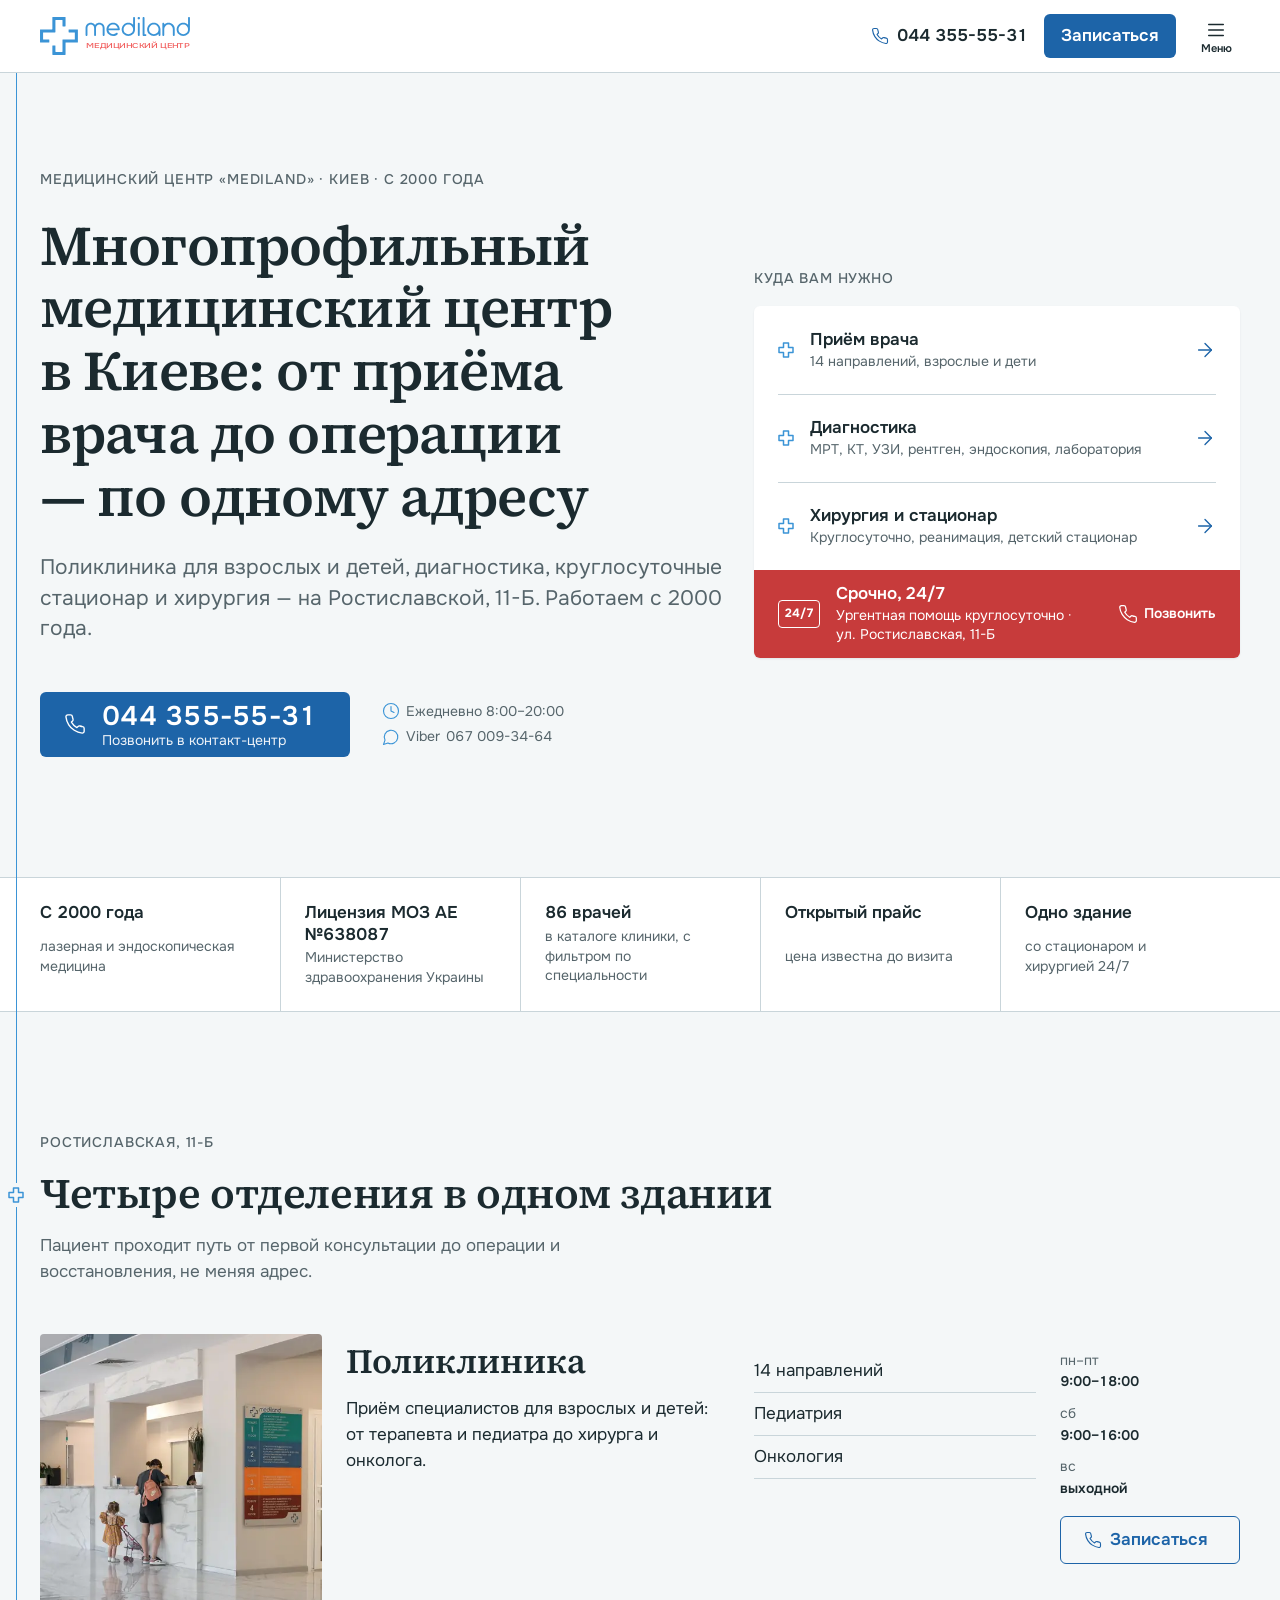
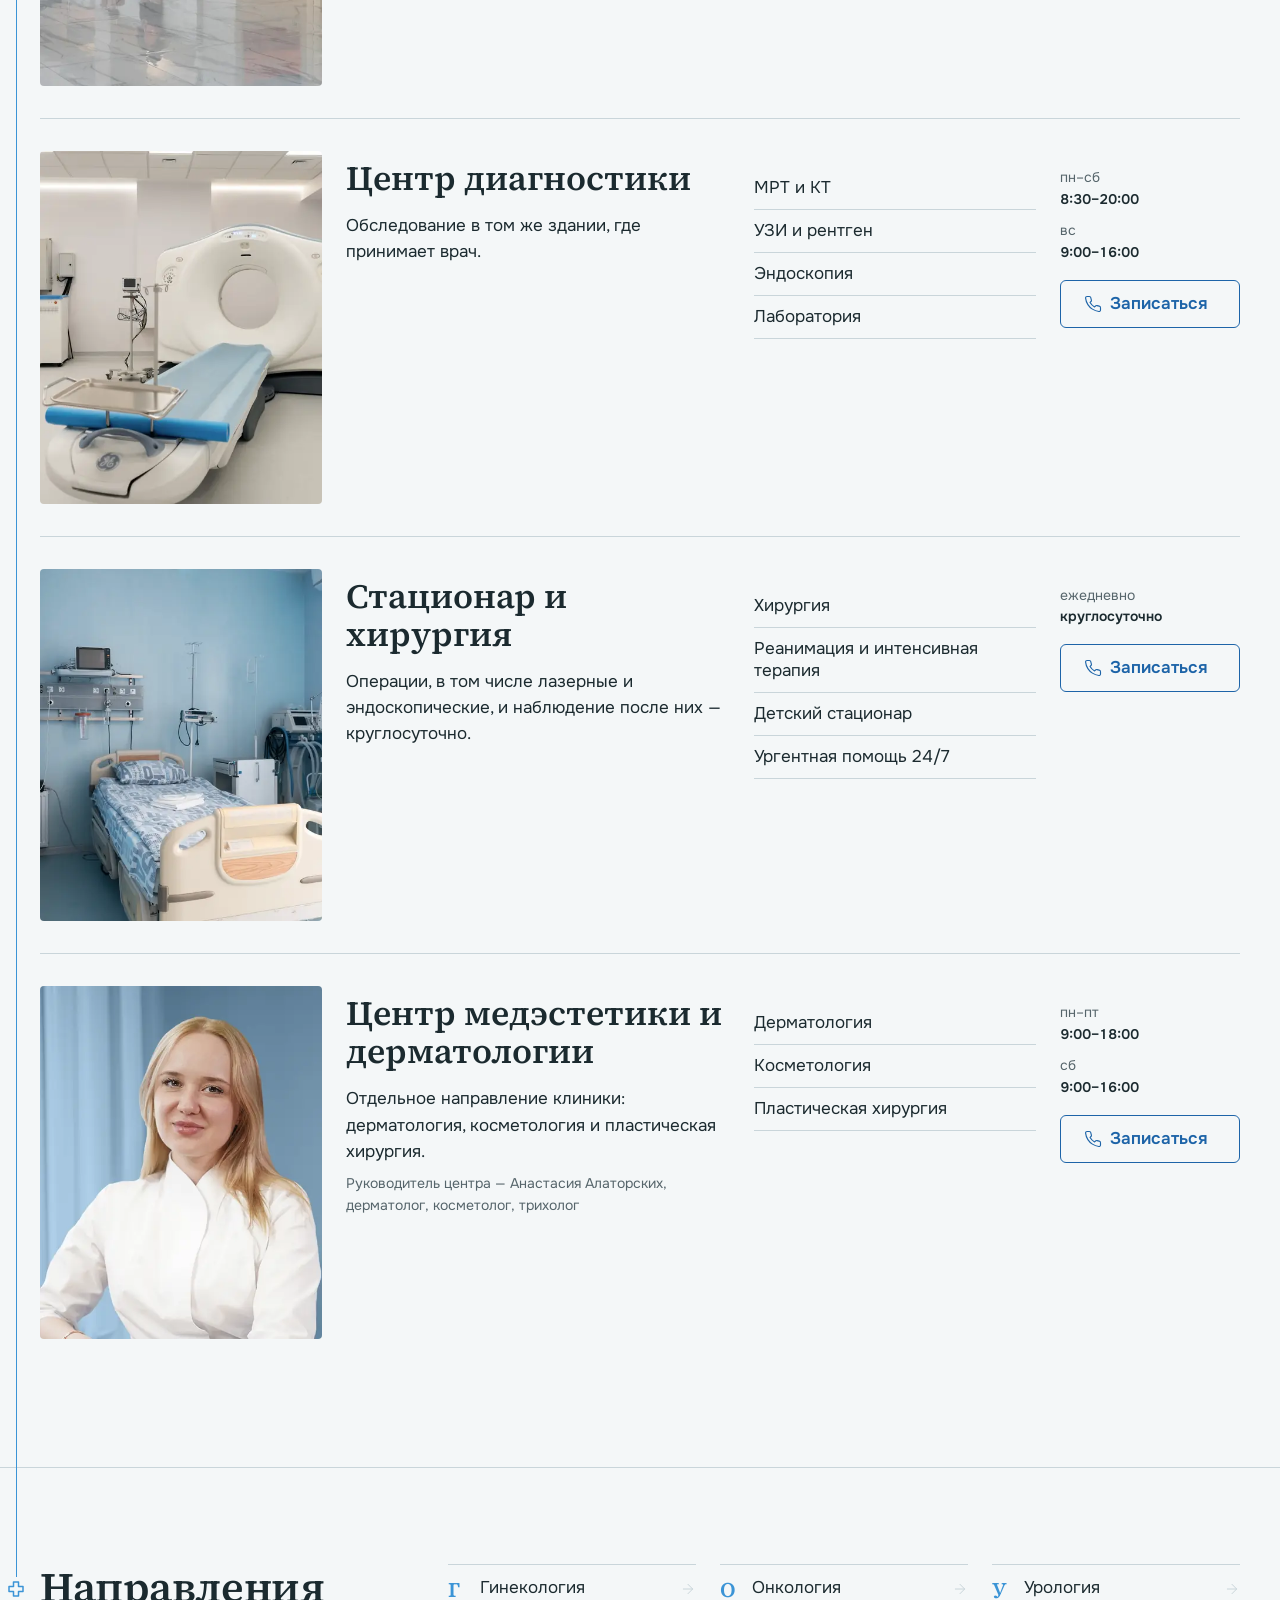
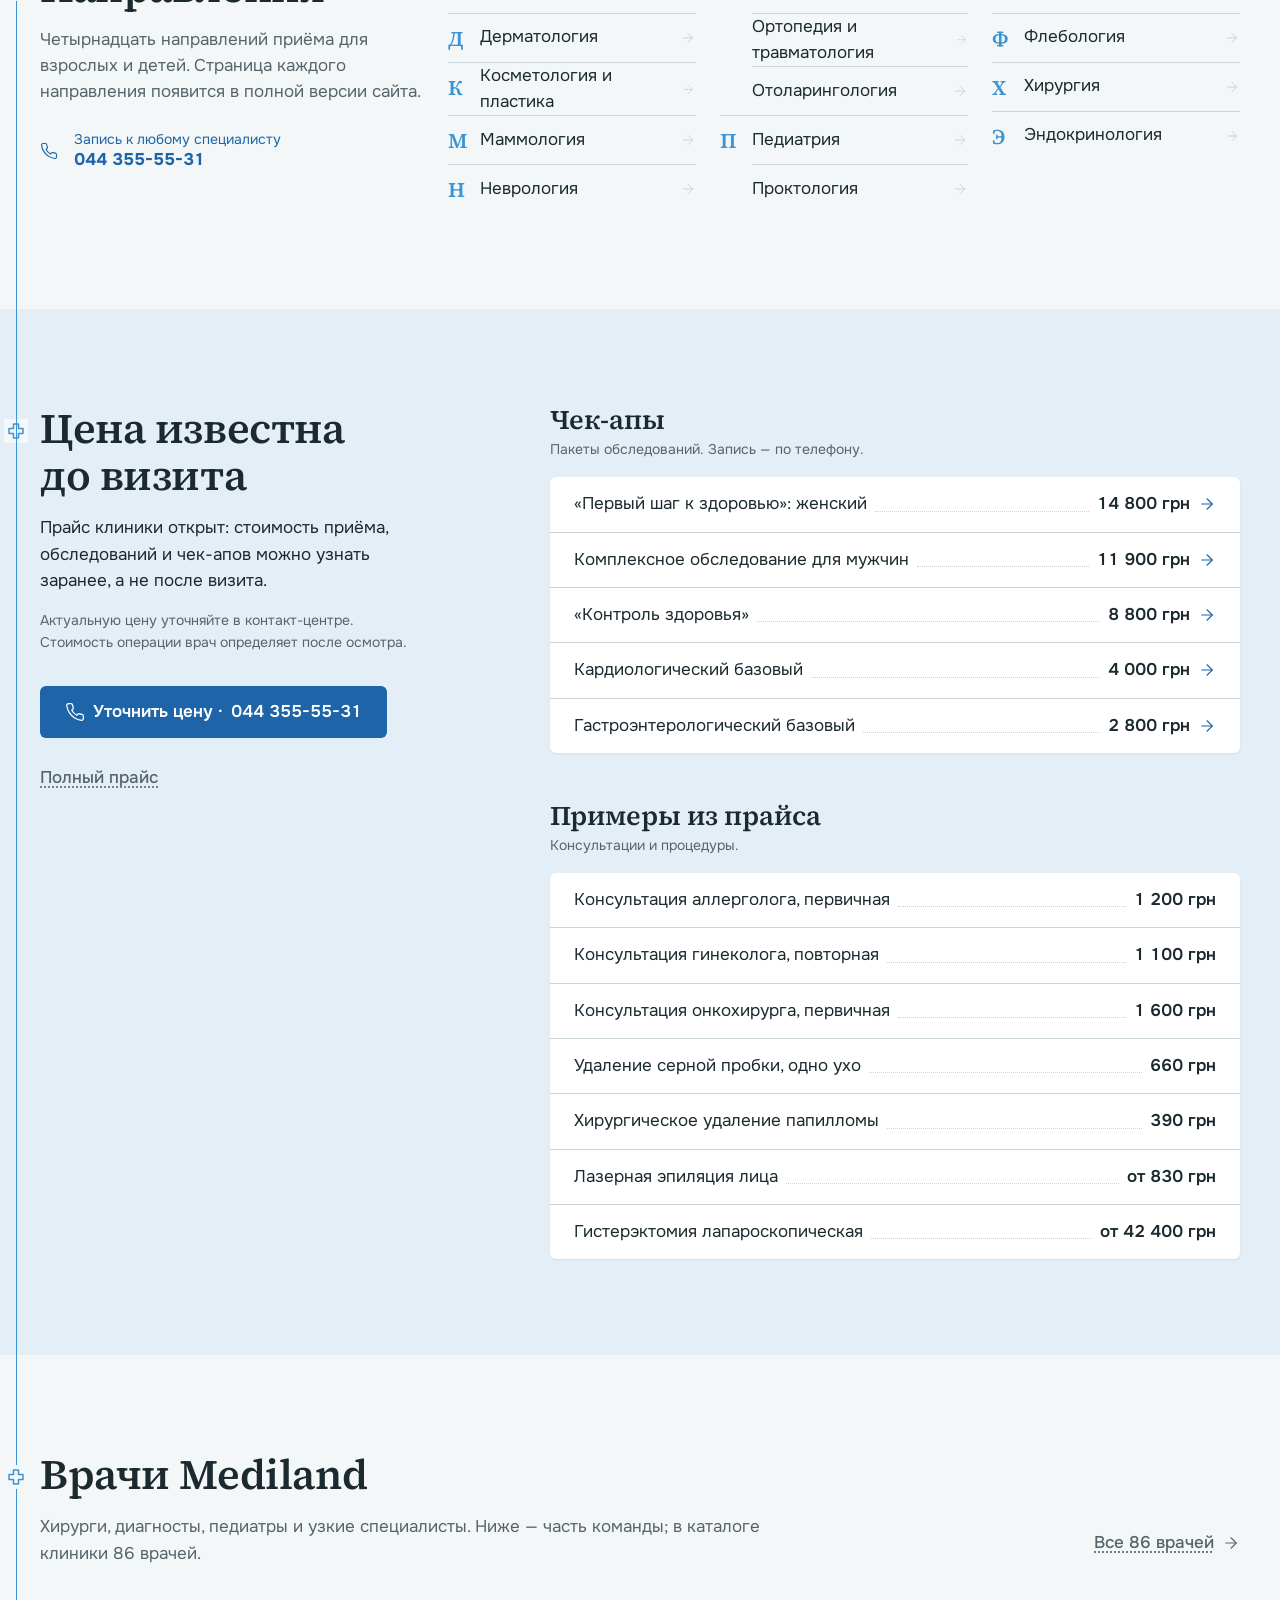
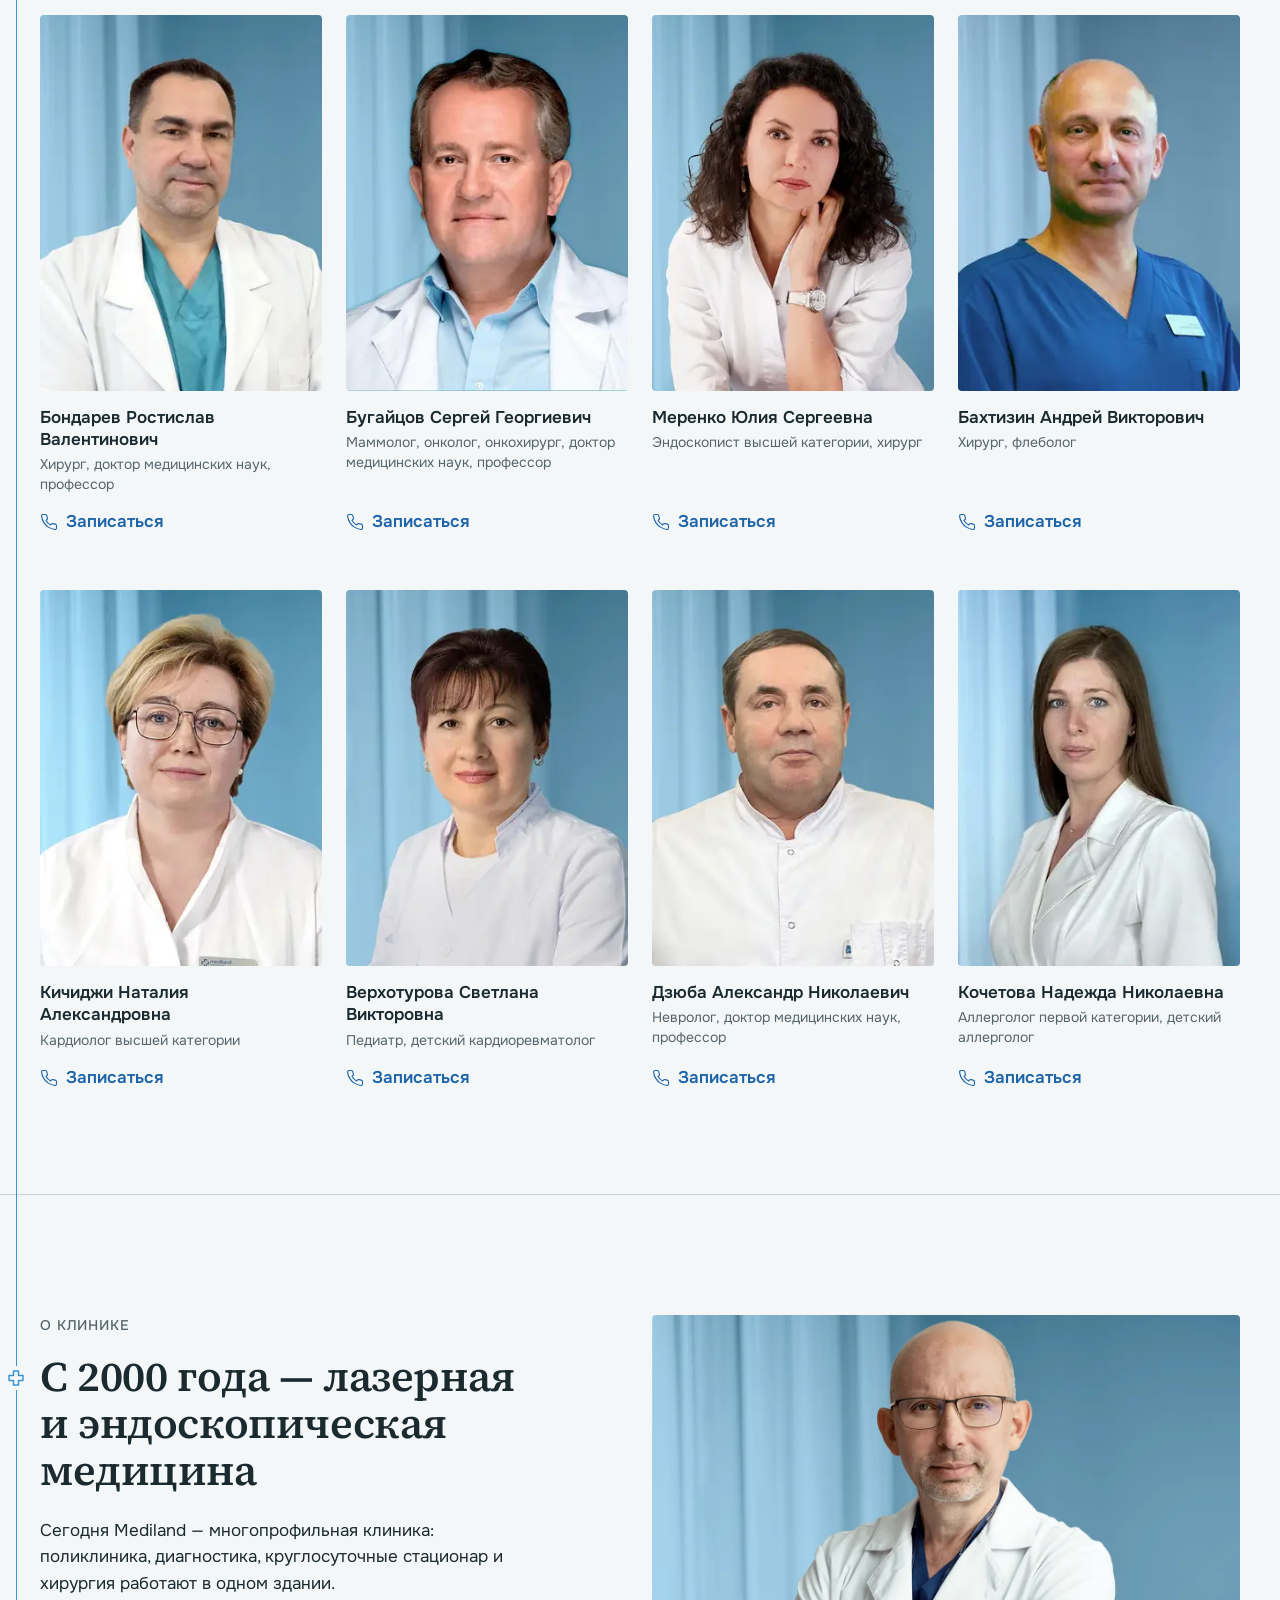
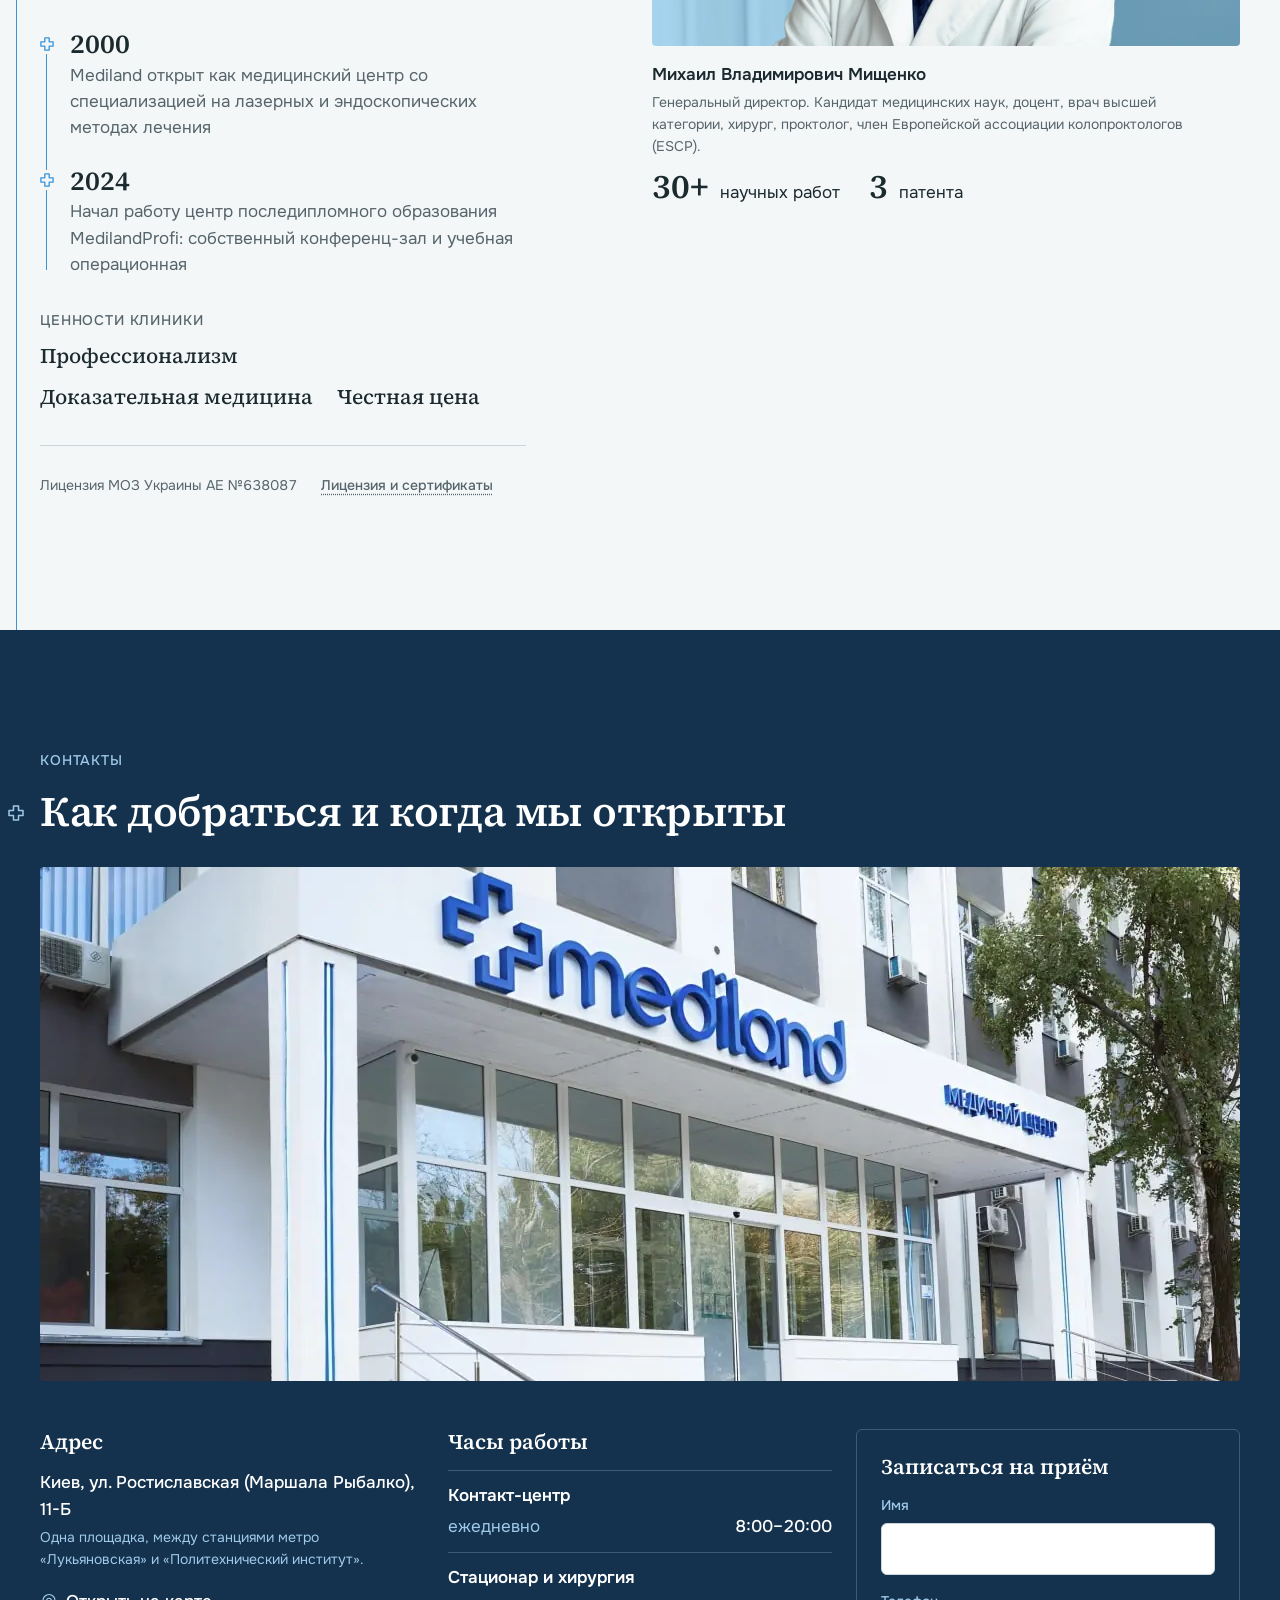
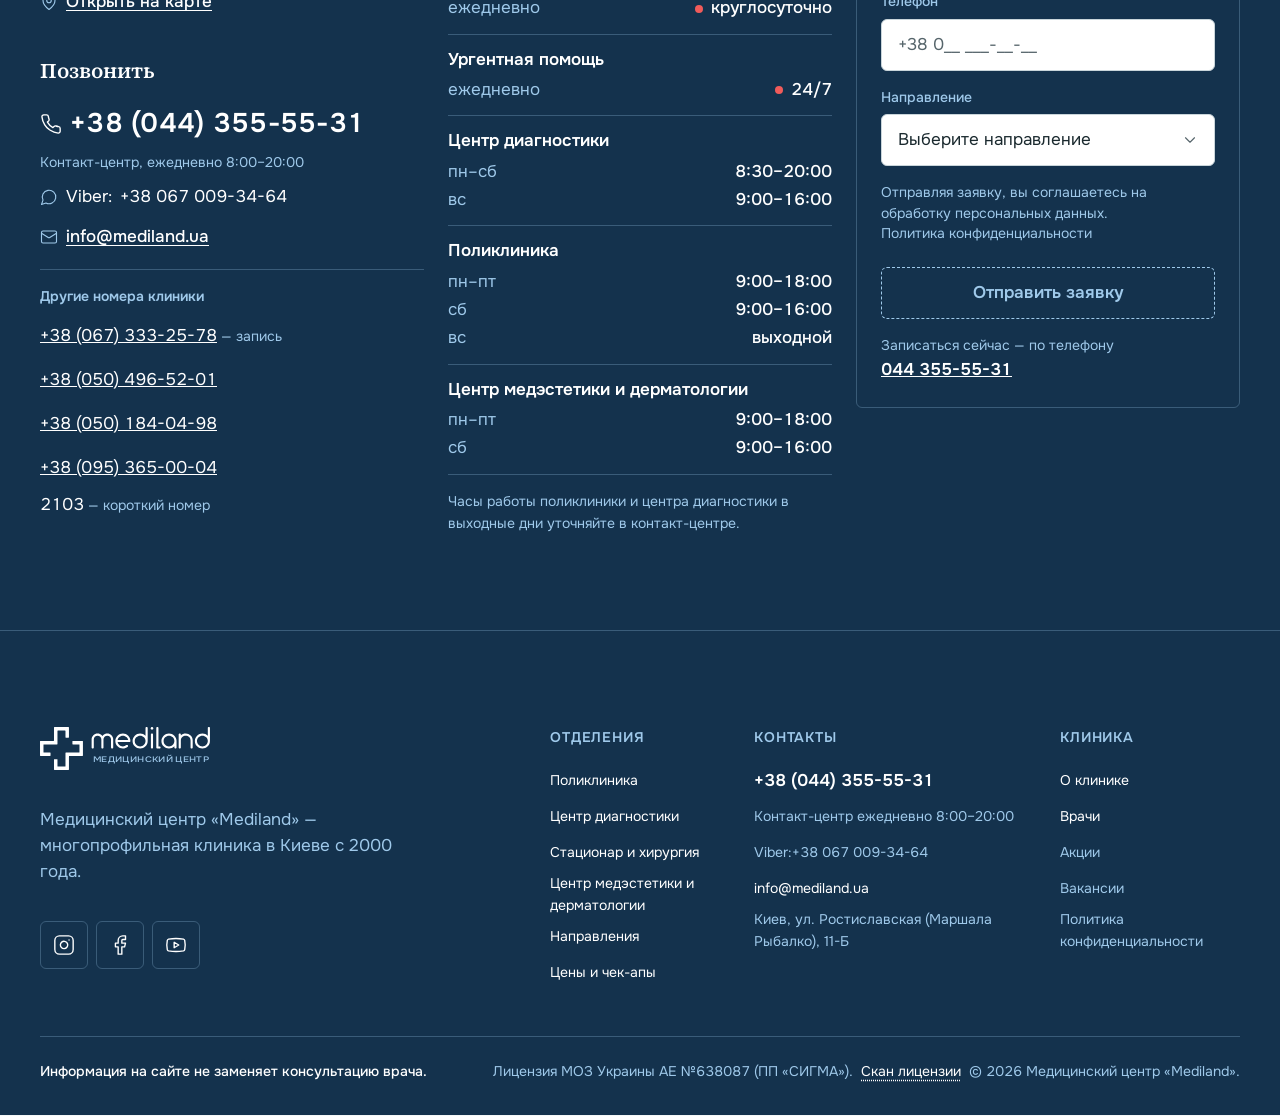
==== commit 5d1230d4: "Publish VEON demo: mediland" ====
--- a/mediland/index.html
+++ b/mediland/index.html
@@ -1 +1 @@
-<!DOCTYPE html><html lang="ru"> <head><meta charset="utf-8"><meta name="viewport" content="width=device-width, initial-scale=1"><title>Медицинский центр Mediland в Киеве: поликлиника, хирургия 24/7</title><meta name="description" content="Многопрофильный медицинский центр в Киеве с 2000 года: приём врачей, МРТ и КТ, круглосуточные стационар и хирургия. Открытые цены. ☎ 044 355-55-31"><meta property="og:title" content="Медицинский центр Mediland в Киеве: поликлиника, хирургия 24/7"><meta property="og:description" content="Многопрофильный медицинский центр в Киеве с 2000 года: приём врачей, МРТ и КТ, круглосуточные стационар и хирургия. Открытые цены. ☎ 044 355-55-31"><meta name="robots" content="noindex"> <link rel="preload" href="/fonts/onest-cyrillic-wght-normal.woff2" as="font" type="font/woff2" crossorigin> <meta name="theme-color" content="#FFFFFF"> <meta property="og:type" content="website"> <meta property="og:locale" content="ru_UA"> <link rel="icon" href="/favicon.svg" type="image/svg+xml"> <script type="application/ld+json" data-rec="SEO-R003">{"@context":"https://schema.org","@type":"MedicalClinic","name":"Медицинский центр «Mediland»","telephone":"+38 (044) 355-55-31","address":{"@type":"PostalAddress","streetAddress":"ул. Ростиславская, 11-Б","addressLocality":"Киев","addressCountry":"UA"},"geo":{"@type":"GeoCoordinates","latitude":50.4555342,"longitude":30.4753751},"foundingDate":"2000","sameAs":["https://www.instagram.com/mediland.ua/","https://www.facebook.com/mediland.ua","https://www.youtube.com/channel/UC1oB7tEsmNUNPJMC5lsC5dw"],"medicalSpecialty":["Gynecologic","Dermatology","Neurologic","Oncologic","Otolaryngologic","Pediatric","Urologic","Surgical","Endocrine","PlasticSurgery"]}</script> <link rel="stylesheet" href="/_astro/index.CdFw_J0q.css"></head> <body id="top"> <a class="skip-link" href="#main">К содержанию</a> <header class="site-header" data-rec="UX-R002" data-header data-astro-cid-3ef6ksr2> <div class="container header__inner" data-astro-cid-3ef6ksr2> <a class="header__logo" href="#hero" data-astro-cid-3ef6ksr2><svg class="logo logo--light" viewBox="0 0 4071 1058" role="img" aria-label="Mediland — медицинский центр" data-astro-cid-tvrurpns> <g class="logo__mark" data-astro-cid-tvrurpns><path d="M945 337l-159 0c-6,0 -10,4 -10,10l0 60c0,6 4,11 10,11l149 0c5,0 10,4 10,10l0 174c0,6 -5,10 -10,10l-315 0c-6,0 -10,5 -10,11l0 315c0,5 -5,10 -11,10l-170 0c-6,0 -11,-5 -11,-10l0 -153c0,-6 -4,-10 -10,-10l-62 0c-6,0 -11,4 -11,10l0 163 0 71c0,5 5,10 11,10l72 0 264 0c6,0 11,-5 11,-10l0 -315c0,-6 4,-10 10,-10l315 0c5,0 10,-5 10,-11l0 -265 0 -71c0,-6 -5,-10 -10,-10l-73 0zm-335 -336l-264 0c-6,0 -11,5 -11,10l0 315c0,6 -4,11 -10,11l-315 0c-5,0 -10,4 -10,10l0 265 0 71c0,6 5,11 10,11l73 0 159 0c6,0 10,-5 10,-11l0 -60c0,-6 -4,-11 -10,-11l-149 0c-5,0 -10,-4 -10,-10l0 -174c0,-6 5,-10 10,-10l315 0c6,0 10,-5 10,-11l0 -314c0,-6 5,-11 11,-11l170 0c6,0 11,5 11,11l0 152c0,6 4,10 10,10l62 0c6,0 11,-4 11,-10l0 -163 0 -71c0,-5 -5,-10 -11,-10l-72 0z" data-astro-cid-tvrurpns></path><path d="M2656 181c0,-7 2,-13 8,-18 5,-5 11,-8 18,-8 7,0 13,3 18,8 5,5 7,11 7,18l0 310c0,7 -2,13 -7,18 -5,5 -11,8 -18,8 -7,0 -13,-3 -18,-8 -6,-5 -8,-11 -8,-18l0 -310zm-129 155c0,-36 -13,-66 -38,-91 -25,-26 -55,-38 -91,-38 -36,0 -66,12 -92,38 -25,25 -37,55 -37,91 0,36 12,66 37,92 26,25 56,37 92,37 36,0 66,-12 91,-37 25,-26 38,-56 38,-92zm0 -310c0,-7 3,-13 8,-18 5,-5 11,-8 18,-8 7,0 13,3 18,8 5,5 8,11 8,18l0 310c0,50 -18,93 -53,128 -36,35 -78,53 -128,53 -50,0 -93,-18 -128,-53 -35,-35 -53,-78 -53,-128 0,-50 18,-92 53,-128 35,-35 78,-53 128,-53 50,0 92,18 128,53 0,1 0,1 1,2l0 -184zm-415 285c-5,-25 -17,-47 -36,-66 -25,-25 -56,-38 -91,-38 -36,0 -66,13 -92,38 -19,19 -30,41 -35,66l254 0zm-28 118c7,0 13,2 18,8 5,5 8,11 8,18 0,7 -3,13 -8,18 -33,29 -72,44 -117,44 -50,0 -93,-18 -128,-53 -35,-35 -53,-78 -53,-128 0,-50 18,-92 53,-128 35,-35 78,-53 128,-53 50,0 92,18 128,53 35,36 52,78 52,128 0,7 -2,14 -7,19 -5,5 -11,7 -18,7l-282 0c5,25 16,47 35,66 26,25 56,37 92,37 32,0 60,-10 83,-31 5,-3 10,-5 16,-5zm-590 -214l1 0c1,-2 3,-5 5,-7 3,-4 7,-7 10,-11 28,-28 62,-42 101,-42 39,0 72,14 100,42 28,28 42,61 42,100l0 194c0,7 -3,13 -8,18 -5,5 -11,8 -18,8 -7,0 -13,-3 -18,-8 -5,-5 -8,-11 -8,-18l0 -194c0,-25 -9,-46 -26,-64 -18,-17 -39,-26 -64,-26 -25,0 -47,9 -64,26 -18,18 -27,39 -27,64l0 194c0,7 -2,13 -7,18 -5,5 -10,7 -16,8 -1,0 -2,0 -3,0 0,0 -1,0 -2,0 -6,-1 -11,-3 -16,-8 -5,-5 -7,-11 -7,-18l0 -194c0,-25 -9,-46 -27,-64 -18,-17 -39,-26 -64,-26 -25,0 -46,9 -64,26 -18,18 -26,40 -26,64l0 194c0,7 -3,13 -8,18 -5,5 -11,8 -18,8 -7,0 -13,-3 -18,-8 -5,-5 -8,-11 -8,-18l0 -194c0,-39 14,-72 42,-100 27,-28 61,-42 100,-42 39,0 73,14 101,42 3,4 6,7 10,11 2,2 3,5 5,7l0 0z" data-astro-cid-tvrurpns></path><path d="M2714 33c0,9 -3,16 -9,23 -7,6 -14,9 -23,9 -9,0 -17,-3 -23,-9 -6,-7 -9,-14 -9,-23 0,-9 3,-16 9,-23 6,-6 14,-9 23,-9 9,0 16,3 23,9 6,7 9,14 9,23z" data-astro-cid-tvrurpns></path><path d="M4019 336c0,-36 -13,-66 -38,-91 -25,-26 -56,-38 -91,-38 -36,0 -67,12 -92,38 -25,25 -38,55 -38,91 0,36 13,66 38,92 25,25 56,37 92,37 35,0 66,-12 91,-37 25,-26 38,-56 38,-92zm0 -310c0,-7 2,-13 7,-18 5,-5 11,-8 19,-8 7,0 13,3 18,8 5,5 7,11 7,18l0 310c0,50 -17,93 -53,128 -35,35 -78,53 -127,53 -50,0 -93,-18 -128,-53 -36,-35 -53,-78 -53,-128 0,-50 17,-92 53,-128 35,-35 78,-53 128,-53 50,0 92,18 127,53 1,1 1,1 2,2l0 -184zm-698 155c0,-7 3,-13 8,-18 5,-5 11,-8 18,-8 7,0 13,3 18,8 5,5 8,11 8,18l0 21c32,-31 71,-47 116,-47 47,0 86,17 119,50 33,32 49,72 49,118l0 168c0,7 -2,13 -7,18 -5,5 -12,8 -19,8 -7,0 -13,-3 -18,-8 -5,-5 -7,-11 -7,-18l0 -168c0,-32 -12,-59 -34,-82 -23,-23 -51,-34 -83,-34 -32,0 -59,11 -82,34 -23,23 -34,50 -34,82l0 168c0,7 -3,13 -8,18 -5,5 -11,8 -18,8 -7,0 -13,-3 -18,-8 -5,-5 -8,-11 -8,-18l0 -310zm-232 26c-36,0 -66,12 -91,38 -26,25 -38,55 -38,91 0,36 12,66 38,92 25,25 55,37 91,37 36,0 66,-12 92,-37 25,-26 37,-56 37,-92 0,-36 -12,-66 -37,-91 -26,-26 -56,-38 -92,-38zm129 256c-36,36 -79,54 -129,54 -50,0 -92,-18 -128,-53 -35,-35 -53,-78 -53,-128 0,-50 18,-92 53,-128 36,-35 78,-53 128,-53 50,0 93,18 128,53 35,36 53,78 53,128l0 155c0,7 -3,13 -8,18 -5,5 -11,8 -18,8 -7,0 -13,-3 -18,-8 -5,-5 -8,-11 -8,-18l0 -28zm-433 -437c0,-7 3,-13 8,-18 5,-5 11,-7 18,-7 7,0 13,2 18,7 5,5 8,11 8,18l0 439 25 0c7,0 13,3 19,8 5,5 7,11 7,18 0,7 -2,13 -7,18 -6,5 -12,8 -19,8l-51 0c-7,0 -13,-3 -18,-8 -5,-5 -8,-11 -8,-18l0 -465z" data-astro-cid-tvrurpns></path></g> <text class="logo__sub" x="1262" y="850" textLength="2780" lengthAdjust="spacingAndGlyphs" data-astro-cid-tvrurpns>МЕДИЦИНСКИЙ ЦЕНТР</text> </svg> </a> <nav class="header__nav" id="site-nav" aria-label="Основное меню" data-nav data-astro-cid-3ef6ksr2> <ul class="header__list" role="list" data-astro-cid-3ef6ksr2> <li data-astro-cid-3ef6ksr2><a class="header__link" href="#departments" data-astro-cid-3ef6ksr2>Отделения</a></li><li data-astro-cid-3ef6ksr2><a class="header__link" href="#directions" data-astro-cid-3ef6ksr2>Направления</a></li><li data-astro-cid-3ef6ksr2><a class="header__link" href="#prices" data-astro-cid-3ef6ksr2>Цены</a></li><li data-astro-cid-3ef6ksr2><a class="header__link" href="#doctors" data-astro-cid-3ef6ksr2>Врачи</a></li><li data-astro-cid-3ef6ksr2><a class="header__link" href="#clinic" data-astro-cid-3ef6ksr2>О клинике</a></li><li data-astro-cid-3ef6ksr2><a class="header__link" href="#visit" data-astro-cid-3ef6ksr2>Контакты</a></li> <li data-astro-cid-3ef6ksr2><span class="future-link header__link future-link--muted" role="link" aria-disabled="true" tabindex="0"> Акции <span class="future-link__note" aria-hidden="true">Раздел в разработке</span> <span class="visually-hidden">(Раздел в разработке)</span> </span></li> </ul> <div class="header__lang" aria-label="Язык сайта" role="group" data-astro-cid-3ef6ksr2> <span class="header__lang-current" aria-current="true" data-astro-cid-3ef6ksr2>RU</span> <span class="future-link header__lang-item" role="link" aria-disabled="true" tabindex="0"> UA <span class="future-link__note" aria-hidden="true">Раздел в разработке</span> <span class="visually-hidden">(Раздел в разработке)</span> </span> <span class="future-link header__lang-item" role="link" aria-disabled="true" tabindex="0"> EN <span class="future-link__note" aria-hidden="true">Раздел в разработке</span> <span class="visually-hidden">(Раздел в разработке)</span> </span> </div> <div class="header__menu-call" data-astro-cid-3ef6ksr2> <a class="btn btn--primary" href="tel:+380443555531" data-astro-cid-3ef6ksr2><svg width="20" height="20" viewBox="0 0 24 24" fill="none" stroke="currentColor" stroke-width="1.5" stroke-linecap="round" stroke-linejoin="round" aria-hidden="true" focusable="false"><path d="M22 16.92v3a2 2 0 0 1-2.18 2 19.79 19.79 0 0 1-8.63-3.07 19.5 19.5 0 0 1-6-6 19.79 19.79 0 0 1-3.07-8.67A2 2 0 0 1 4.11 2h3a2 2 0 0 1 2 1.72 12.84 12.84 0 0 0 .7 2.81 2 2 0 0 1-.45 2.11L8.09 9.91a16 16 0 0 0 6 6l1.27-1.27a2 2 0 0 1 2.11-.45 12.84 12.84 0 0 0 2.81.7A2 2 0 0 1 22 16.92z"/></svg>Позвонить 044 355-55-31</a> <p class="muted" data-astro-cid-3ef6ksr2>Контакт-центр ежедневно 8:00–20:00</p> </div> </nav> <a class="header__phone num" href="tel:+380443555531" data-rec="R-002" data-astro-cid-3ef6ksr2> <svg width="18" height="18" viewBox="0 0 24 24" fill="none" stroke="currentColor" stroke-width="1.5" stroke-linecap="round" stroke-linejoin="round" aria-hidden="true" focusable="false"><path d="M22 16.92v3a2 2 0 0 1-2.18 2 19.79 19.79 0 0 1-8.63-3.07 19.5 19.5 0 0 1-6-6 19.79 19.79 0 0 1-3.07-8.67A2 2 0 0 1 4.11 2h3a2 2 0 0 1 2 1.72 12.84 12.84 0 0 0 .7 2.81 2 2 0 0 1-.45 2.11L8.09 9.91a16 16 0 0 0 6 6l1.27-1.27a2 2 0 0 1 2.11-.45 12.84 12.84 0 0 0 2.81.7A2 2 0 0 1 22 16.92z"/></svg>044 355-55-31 </a> <a class="btn btn--primary header__cta" href="tel:+380443555531" data-astro-cid-3ef6ksr2>Записаться</a> <a class="header__icon-btn header__call" href="tel:+380443555531" data-astro-cid-3ef6ksr2> <svg width="22" height="22" viewBox="0 0 24 24" fill="none" stroke="currentColor" stroke-width="1.5" stroke-linecap="round" stroke-linejoin="round" aria-hidden="true" focusable="false"><path d="M22 16.92v3a2 2 0 0 1-2.18 2 19.79 19.79 0 0 1-8.63-3.07 19.5 19.5 0 0 1-6-6 19.79 19.79 0 0 1-3.07-8.67A2 2 0 0 1 4.11 2h3a2 2 0 0 1 2 1.72 12.84 12.84 0 0 0 .7 2.81 2 2 0 0 1-.45 2.11L8.09 9.91a16 16 0 0 0 6 6l1.27-1.27a2 2 0 0 1 2.11-.45 12.84 12.84 0 0 0 2.81.7A2 2 0 0 1 22 16.92z"/></svg><span data-astro-cid-3ef6ksr2>Позвонить</span> </a> <button class="header__icon-btn header__menu" type="button" aria-expanded="false" aria-controls="site-nav" data-menu data-astro-cid-3ef6ksr2> <svg class="i-open" width="22" height="22" viewBox="0 0 24 24" fill="none" stroke="currentColor" stroke-width="1.5" stroke-linecap="round" stroke-linejoin="round" aria-hidden="true" focusable="false"><path d="M4 6h16"/><path d="M4 12h16"/><path d="M4 18h16"/></svg><svg class="i-close" width="22" height="22" viewBox="0 0 24 24" fill="none" stroke="currentColor" stroke-width="1.5" stroke-linecap="round" stroke-linejoin="round" aria-hidden="true" focusable="false"><path d="M18 6 6 18"/><path d="m6 6 12 12"/></svg><span data-astro-cid-3ef6ksr2>Меню</span> </button> </div> </header> <script type="module">const t=document.querySelector("[data-menu]"),n=document.querySelector("[data-nav]");if(t&&n){const a=e=>{t.setAttribute("aria-expanded",String(e)),n.classList.toggle("is-open",e),document.documentElement.classList.toggle("menu-open",e)};t.addEventListener("click",()=>a(t.getAttribute("aria-expanded")!=="true")),n.addEventListener("click",e=>{e.target.closest("a[href^='#']")&&a(!1)}),document.addEventListener("keydown",e=>{e.key==="Escape"&&t.getAttribute("aria-expanded")==="true"&&(a(!1),t.focus())}),window.matchMedia("(min-width: 1320px)").addEventListener("change",()=>a(!1))}</script>  <main id="main">   <div class="route-wrap"> <section id="hero" data-rec="R-001,R-009,UX-R009,SEO-R001,SEO-R002,SEO-R004" class="hero">  <div class="container hero__grid" data-astro-cid-bbe6dxrz> <p class="eyebrow hero__eyebrow" data-astro-cid-bbe6dxrz>Медицинский центр «Mediland» · Киев · с 2000 года</p> <h1 class="hero__title" data-astro-cid-bbe6dxrz>Многопрофильный медицинский центр в Киеве: от приёма врача до операции — по одному адресу</h1> <!-- Phones: urgent route first, right under the H1 (desktop shows it as the 4th board row). --> <a class="route route--urgent hero__urgent-m" href="tel:+380443555531" data-rec="R-002" data-astro-cid-bbe6dxrz> <span class="route__mark" aria-hidden="true" data-astro-cid-bbe6dxrz>24/7</span> <span class="route__text" data-astro-cid-bbe6dxrz> <span class="route__title" data-astro-cid-bbe6dxrz>Срочно, 24/7</span> <span class="route__inside" data-astro-cid-bbe6dxrz>Ургентная помощь круглосуточно · ул.&nbsp;Ростиславская, 11-Б</span> </span> <span class="route__cta" data-astro-cid-bbe6dxrz><svg class="route__arrow" width="20" height="20" viewBox="0 0 24 24" fill="none" stroke="currentColor" stroke-width="1.5" stroke-linecap="round" stroke-linejoin="round" aria-hidden="true" focusable="false"><path d="M22 16.92v3a2 2 0 0 1-2.18 2 19.79 19.79 0 0 1-8.63-3.07 19.5 19.5 0 0 1-6-6 19.79 19.79 0 0 1-3.07-8.67A2 2 0 0 1 4.11 2h3a2 2 0 0 1 2 1.72 12.84 12.84 0 0 0 .7 2.81 2 2 0 0 1-.45 2.11L8.09 9.91a16 16 0 0 0 6 6l1.27-1.27a2 2 0 0 1 2.11-.45 12.84 12.84 0 0 0 2.81.7A2 2 0 0 1 22 16.92z"/></svg>Позвонить<span class="visually-hidden" data-astro-cid-bbe6dxrz> 044 355-55-31</span></span> </a> <nav class="hero__board" aria-label="Маршруты пациента" data-astro-cid-bbe6dxrz> <p class="hero__board-head eyebrow" aria-hidden="true" data-astro-cid-bbe6dxrz>Куда вам нужно</p> <ul role="list" class="board" data-astro-cid-bbe6dxrz> <li style="--i:0" data-astro-cid-bbe6dxrz> <a class="route" href="#directions" data-astro-cid-bbe6dxrz> <svg class="cross route__cross" width="16" height="16" viewBox="0 0 16 16" aria-hidden="true" focusable="false" data-astro-cid-o772h47x> <path d="M5.5 1h5v4.5H15v5h-4.5V15h-5v-4.5H1v-5h4.5z" fill="none" stroke="currentColor" stroke-width="1.5" stroke-linejoin="round" data-astro-cid-o772h47x></path> </svg>  <span class="route__text" data-astro-cid-bbe6dxrz> <span class="route__title" data-astro-cid-bbe6dxrz>Приём врача</span> <span class="route__inside" data-astro-cid-bbe6dxrz>14 направлений, взрослые и дети</span> </span> <svg class="route__arrow" width="22" height="22" viewBox="0 0 24 24" fill="none" stroke="currentColor" stroke-width="1.5" stroke-linecap="round" stroke-linejoin="round" aria-hidden="true" focusable="false"><path d="M5 12h14"/><path d="m12 5 7 7-7 7"/></svg> </a> </li><li style="--i:1" data-astro-cid-bbe6dxrz> <a class="route" href="#dep-diagnostics" data-astro-cid-bbe6dxrz> <svg class="cross route__cross" width="16" height="16" viewBox="0 0 16 16" aria-hidden="true" focusable="false" data-astro-cid-o772h47x> <path d="M5.5 1h5v4.5H15v5h-4.5V15h-5v-4.5H1v-5h4.5z" fill="none" stroke="currentColor" stroke-width="1.5" stroke-linejoin="round" data-astro-cid-o772h47x></path> </svg>  <span class="route__text" data-astro-cid-bbe6dxrz> <span class="route__title" data-astro-cid-bbe6dxrz>Диагностика</span> <span class="route__inside" data-astro-cid-bbe6dxrz>МРТ, КТ, УЗИ, рентген, эндоскопия, лаборатория</span> </span> <svg class="route__arrow" width="22" height="22" viewBox="0 0 24 24" fill="none" stroke="currentColor" stroke-width="1.5" stroke-linecap="round" stroke-linejoin="round" aria-hidden="true" focusable="false"><path d="M5 12h14"/><path d="m12 5 7 7-7 7"/></svg> </a> </li><li style="--i:2" data-astro-cid-bbe6dxrz> <a class="route" href="#dep-hospital" data-astro-cid-bbe6dxrz> <svg class="cross route__cross" width="16" height="16" viewBox="0 0 16 16" aria-hidden="true" focusable="false" data-astro-cid-o772h47x> <path d="M5.5 1h5v4.5H15v5h-4.5V15h-5v-4.5H1v-5h4.5z" fill="none" stroke="currentColor" stroke-width="1.5" stroke-linejoin="round" data-astro-cid-o772h47x></path> </svg>  <span class="route__text" data-astro-cid-bbe6dxrz> <span class="route__title" data-astro-cid-bbe6dxrz>Хирургия и стационар</span> <span class="route__inside" data-astro-cid-bbe6dxrz>Круглосуточно, реанимация, детский стационар</span> </span> <svg class="route__arrow" width="22" height="22" viewBox="0 0 24 24" fill="none" stroke="currentColor" stroke-width="1.5" stroke-linecap="round" stroke-linejoin="round" aria-hidden="true" focusable="false"><path d="M5 12h14"/><path d="m12 5 7 7-7 7"/></svg> </a> </li> <li class="board__urgent" style="--i:3" data-astro-cid-bbe6dxrz> <a class="route route--urgent" href="tel:+380443555531" data-astro-cid-bbe6dxrz> <span class="route__mark" aria-hidden="true" data-astro-cid-bbe6dxrz>24/7</span> <span class="route__text" data-astro-cid-bbe6dxrz> <span class="route__title" data-astro-cid-bbe6dxrz>Срочно, 24/7</span> <span class="route__inside" data-astro-cid-bbe6dxrz>Ургентная помощь круглосуточно · ул.&nbsp;Ростиславская, 11-Б</span> </span> <span class="route__cta" data-astro-cid-bbe6dxrz><svg class="route__arrow" width="20" height="20" viewBox="0 0 24 24" fill="none" stroke="currentColor" stroke-width="1.5" stroke-linecap="round" stroke-linejoin="round" aria-hidden="true" focusable="false"><path d="M22 16.92v3a2 2 0 0 1-2.18 2 19.79 19.79 0 0 1-8.63-3.07 19.5 19.5 0 0 1-6-6 19.79 19.79 0 0 1-3.07-8.67A2 2 0 0 1 4.11 2h3a2 2 0 0 1 2 1.72 12.84 12.84 0 0 0 .7 2.81 2 2 0 0 1-.45 2.11L8.09 9.91a16 16 0 0 0 6 6l1.27-1.27a2 2 0 0 1 2.11-.45 12.84 12.84 0 0 0 2.81.7A2 2 0 0 1 22 16.92z"/></svg>Позвонить<span class="visually-hidden" data-astro-cid-bbe6dxrz> 044 355-55-31</span></span> </a> </li> </ul> </nav> <div class="hero__call" data-rec="R-002" data-astro-cid-bbe6dxrz> <a class="hero__phone" href="tel:+380443555531" data-astro-cid-bbe6dxrz> <span class="hero__phone-icon" data-astro-cid-bbe6dxrz><svg width="22" height="22" viewBox="0 0 24 24" fill="none" stroke="currentColor" stroke-width="1.5" stroke-linecap="round" stroke-linejoin="round" aria-hidden="true" focusable="false"><path d="M22 16.92v3a2 2 0 0 1-2.18 2 19.79 19.79 0 0 1-8.63-3.07 19.5 19.5 0 0 1-6-6 19.79 19.79 0 0 1-3.07-8.67A2 2 0 0 1 4.11 2h3a2 2 0 0 1 2 1.72 12.84 12.84 0 0 0 .7 2.81 2 2 0 0 1-.45 2.11L8.09 9.91a16 16 0 0 0 6 6l1.27-1.27a2 2 0 0 1 2.11-.45 12.84 12.84 0 0 0 2.81.7A2 2 0 0 1 22 16.92z"/></svg></span> <span class="hero__phone-body" data-astro-cid-bbe6dxrz> <span class="hero__phone-num num" data-astro-cid-bbe6dxrz>044 355-55-31</span> <span class="hero__phone-cap" data-astro-cid-bbe6dxrz>Позвонить в контакт-центр</span> </span> </a> <p class="hero__call-meta" data-astro-cid-bbe6dxrz> <span data-astro-cid-bbe6dxrz><svg width="18" height="18" viewBox="0 0 24 24" fill="none" stroke="currentColor" stroke-width="1.5" stroke-linecap="round" stroke-linejoin="round" aria-hidden="true" focusable="false"><circle cx="12" cy="12" r="10"/><path d="M12 6v6l4 2"/></svg>Ежедневно 8:00–20:00</span> <span data-astro-cid-bbe6dxrz><svg width="18" height="18" viewBox="0 0 24 24" fill="none" stroke="currentColor" stroke-width="1.5" stroke-linecap="round" stroke-linejoin="round" aria-hidden="true" focusable="false"><path d="M7.9 20A9 9 0 1 0 4 16.1L2 22Z"/></svg>Viber <span class="num" data-astro-cid-bbe6dxrz>067 009-34-64</span></span> </p> </div> <p class="hero__lead" data-astro-cid-bbe6dxrz>Поликлиника для взрослых и детей, диагностика, круглосуточные стационар и хирургия — на Ростиславской, 11-Б. Работаем с 2000 года.</p> </div>  </section>  <section id="trust" data-rec="UX-R003" class="trust">  <div class="container" data-astro-cid-uj2d65ae> <h2 class="visually-hidden" data-astro-cid-uj2d65ae>Почему Mediland можно доверять</h2> <ul class="trust__list" role="list" data-astro-cid-uj2d65ae> <li class="trust__item" data-astro-cid-uj2d65ae> <span class="trust__k num" data-astro-cid-uj2d65ae>С 2000 года</span> <span class="trust__v" data-astro-cid-uj2d65ae>лазерная и эндоскопическая медицина</span> </li><li class="trust__item" data-astro-cid-uj2d65ae> <span class="trust__k num" data-astro-cid-uj2d65ae>Лицензия МОЗ АЕ №638087</span> <span class="trust__v" data-astro-cid-uj2d65ae>Министерство здравоохранения Украины</span> </li><li class="trust__item" data-astro-cid-uj2d65ae> <span class="trust__k num" data-astro-cid-uj2d65ae>86 врачей</span> <span class="trust__v" data-astro-cid-uj2d65ae>в каталоге клиники, с фильтром по специальности</span> </li><li class="trust__item" data-astro-cid-uj2d65ae> <span class="trust__k num" data-astro-cid-uj2d65ae>Открытый прайс</span> <span class="trust__v" data-astro-cid-uj2d65ae>цена известна до визита</span> </li><li class="trust__item" data-astro-cid-uj2d65ae> <span class="trust__k num" data-astro-cid-uj2d65ae>Одно здание</span> <span class="trust__v" data-astro-cid-uj2d65ae>со стационаром и хирургией 24/7</span> </li> </ul> </div>  </section>  <section id="departments" data-rec="UX-R004" class="deps">  <div class="container" data-astro-cid-j33iwyy5> <div class="shead" data-astro-cid-pzvqjql2> <p class="eyebrow shead__eyebrow" data-astro-cid-pzvqjql2>Ростиславская, 11-Б</p> <h2 class="h2 shead__title" id="departments-title" data-astro-cid-pzvqjql2> <svg class="cross shead__cross" width="16" height="16" viewBox="0 0 16 16" aria-hidden="true" focusable="false" data-astro-cid-o772h47x> <path d="M5.5 1h5v4.5H15v5h-4.5V15h-5v-4.5H1v-5h4.5z" fill="none" stroke="currentColor" stroke-width="1.5" stroke-linejoin="round" data-astro-cid-o772h47x></path> </svg>  <span data-astro-cid-pzvqjql2>Четыре отделения в одном здании</span> </h2>  <p class="deps__lead muted" data-astro-cid-j33iwyy5>Пациент проходит путь от первой консультации до операции и восстановления, не меняя адрес.</p>  </div>  <ol class="deps__list" role="list" data-astro-cid-j33iwyy5> <li class="dep" id="dep-polyclinic" data-reveal style="--reveal-delay:0ms" data-astro-cid-j33iwyy5> <div class="dep__media" data-astro-cid-j33iwyy5> <img class="dep__img" src="/img/dept-polyclinic-480.webp" srcset="/img/dept-polyclinic-480.webp 480w, /img/dept-polyclinic-960.webp 960w" sizes="(min-width: 1024px) 280px, (min-width: 768px) 40vw, 100vw" width="960" height="1200" alt="Холл и регистратура поликлиники Mediland" loading="lazy" decoding="async"> </div> <div class="dep__main" data-astro-cid-j33iwyy5> <h3 class="dep__title" data-astro-cid-j33iwyy5>Поликлиника</h3> <p class="dep__lead" data-astro-cid-j33iwyy5>Приём специалистов для взрослых и детей: от терапевта и педиатра до хирурга и онколога.</p>  </div> <ul class="dep__items" role="list" aria-label="Что внутри: Поликлиника" data-astro-cid-j33iwyy5> <li data-astro-cid-j33iwyy5>14 направлений</li><li data-astro-cid-j33iwyy5>Педиатрия</li><li data-astro-cid-j33iwyy5>Онкология</li> </ul> <div class="dep__side" data-astro-cid-j33iwyy5> <dl class="dep__hours num" data-astro-cid-j33iwyy5> <div data-astro-cid-j33iwyy5><dt data-astro-cid-j33iwyy5>пн–пт</dt><dd data-astro-cid-j33iwyy5>9:00–18:00</dd></div><div data-astro-cid-j33iwyy5><dt data-astro-cid-j33iwyy5>сб</dt><dd data-astro-cid-j33iwyy5>9:00–16:00</dd></div><div data-astro-cid-j33iwyy5><dt data-astro-cid-j33iwyy5>вс</dt><dd data-astro-cid-j33iwyy5>выходной</dd></div> </dl> <a class="dep__call" href="tel:+380443555531" data-astro-cid-j33iwyy5> <svg width="18" height="18" viewBox="0 0 24 24" fill="none" stroke="currentColor" stroke-width="1.5" stroke-linecap="round" stroke-linejoin="round" aria-hidden="true" focusable="false"><path d="M22 16.92v3a2 2 0 0 1-2.18 2 19.79 19.79 0 0 1-8.63-3.07 19.5 19.5 0 0 1-6-6 19.79 19.79 0 0 1-3.07-8.67A2 2 0 0 1 4.11 2h3a2 2 0 0 1 2 1.72 12.84 12.84 0 0 0 .7 2.81 2 2 0 0 1-.45 2.11L8.09 9.91a16 16 0 0 0 6 6l1.27-1.27a2 2 0 0 1 2.11-.45 12.84 12.84 0 0 0 2.81.7A2 2 0 0 1 22 16.92z"/></svg>Записаться<span class="visually-hidden" data-astro-cid-j33iwyy5>: Поликлиника, телефон 044 355-55-31</span> </a> </div> </li><li class="dep" id="dep-diagnostics" data-reveal style="--reveal-delay:60ms" data-astro-cid-j33iwyy5> <div class="dep__media" data-astro-cid-j33iwyy5> <img class="dep__img" src="/img/dept-diagnostics-480.webp" srcset="/img/dept-diagnostics-480.webp 480w, /img/dept-diagnostics-960.webp 960w" sizes="(min-width: 1024px) 280px, (min-width: 768px) 40vw, 100vw" width="960" height="1200" alt="Кабинет компьютерной томографии в центре диагностики Mediland" loading="lazy" decoding="async"> </div> <div class="dep__main" data-astro-cid-j33iwyy5> <h3 class="dep__title" data-astro-cid-j33iwyy5>Центр диагностики</h3> <p class="dep__lead" data-astro-cid-j33iwyy5>Обследование в том же здании, где принимает врач.</p>  </div> <ul class="dep__items" role="list" aria-label="Что внутри: Центр диагностики" data-astro-cid-j33iwyy5> <li data-astro-cid-j33iwyy5>МРТ и КТ</li><li data-astro-cid-j33iwyy5>УЗИ и рентген</li><li data-astro-cid-j33iwyy5>Эндоскопия</li><li data-astro-cid-j33iwyy5>Лаборатория</li> </ul> <div class="dep__side" data-astro-cid-j33iwyy5> <dl class="dep__hours num" data-astro-cid-j33iwyy5> <div data-astro-cid-j33iwyy5><dt data-astro-cid-j33iwyy5>пн–сб</dt><dd data-astro-cid-j33iwyy5>8:30–20:00</dd></div><div data-astro-cid-j33iwyy5><dt data-astro-cid-j33iwyy5>вс</dt><dd data-astro-cid-j33iwyy5>9:00–16:00</dd></div> </dl> <a class="dep__call" href="tel:+380443555531" data-astro-cid-j33iwyy5> <svg width="18" height="18" viewBox="0 0 24 24" fill="none" stroke="currentColor" stroke-width="1.5" stroke-linecap="round" stroke-linejoin="round" aria-hidden="true" focusable="false"><path d="M22 16.92v3a2 2 0 0 1-2.18 2 19.79 19.79 0 0 1-8.63-3.07 19.5 19.5 0 0 1-6-6 19.79 19.79 0 0 1-3.07-8.67A2 2 0 0 1 4.11 2h3a2 2 0 0 1 2 1.72 12.84 12.84 0 0 0 .7 2.81 2 2 0 0 1-.45 2.11L8.09 9.91a16 16 0 0 0 6 6l1.27-1.27a2 2 0 0 1 2.11-.45 12.84 12.84 0 0 0 2.81.7A2 2 0 0 1 22 16.92z"/></svg>Записаться<span class="visually-hidden" data-astro-cid-j33iwyy5>: Центр диагностики, телефон 044 355-55-31</span> </a> </div> </li><li class="dep" id="dep-hospital" data-reveal style="--reveal-delay:120ms" data-astro-cid-j33iwyy5> <div class="dep__media" data-astro-cid-j33iwyy5> <img class="dep__img" src="/img/dept-hospital-480.webp" srcset="/img/dept-hospital-480.webp 480w, /img/dept-hospital-960.webp 960w" sizes="(min-width: 1024px) 280px, (min-width: 768px) 40vw, 100vw" width="960" height="1200" alt="Палата интенсивной терапии стационара Mediland" loading="lazy" decoding="async"> </div> <div class="dep__main" data-astro-cid-j33iwyy5> <h3 class="dep__title" data-astro-cid-j33iwyy5>Стационар и хирургия</h3> <p class="dep__lead" data-astro-cid-j33iwyy5>Операции, в том числе лазерные и эндоскопические, и наблюдение после них — круглосуточно.</p>  </div> <ul class="dep__items" role="list" aria-label="Что внутри: Стационар и хирургия" data-astro-cid-j33iwyy5> <li data-astro-cid-j33iwyy5>Хирургия</li><li data-astro-cid-j33iwyy5>Реанимация и интенсивная терапия</li><li data-astro-cid-j33iwyy5>Детский стационар</li><li data-astro-cid-j33iwyy5>Ургентная помощь 24/7</li> </ul> <div class="dep__side" data-astro-cid-j33iwyy5> <dl class="dep__hours num" data-astro-cid-j33iwyy5> <div data-astro-cid-j33iwyy5><dt data-astro-cid-j33iwyy5>ежедневно</dt><dd data-astro-cid-j33iwyy5>круглосуточно</dd></div> </dl> <a class="dep__call" href="tel:+380443555531" data-astro-cid-j33iwyy5> <svg width="18" height="18" viewBox="0 0 24 24" fill="none" stroke="currentColor" stroke-width="1.5" stroke-linecap="round" stroke-linejoin="round" aria-hidden="true" focusable="false"><path d="M22 16.92v3a2 2 0 0 1-2.18 2 19.79 19.79 0 0 1-8.63-3.07 19.5 19.5 0 0 1-6-6 19.79 19.79 0 0 1-3.07-8.67A2 2 0 0 1 4.11 2h3a2 2 0 0 1 2 1.72 12.84 12.84 0 0 0 .7 2.81 2 2 0 0 1-.45 2.11L8.09 9.91a16 16 0 0 0 6 6l1.27-1.27a2 2 0 0 1 2.11-.45 12.84 12.84 0 0 0 2.81.7A2 2 0 0 1 22 16.92z"/></svg>Записаться<span class="visually-hidden" data-astro-cid-j33iwyy5>: Стационар и хирургия, телефон 044 355-55-31</span> </a> </div> </li><li class="dep" id="dep-aesthetics" data-reveal style="--reveal-delay:180ms" data-astro-cid-j33iwyy5> <div class="dep__media" data-astro-cid-j33iwyy5> <img class="dep__img" src="/img/dept-aesthetics-480.webp" srcset="/img/dept-aesthetics-480.webp 480w, /img/dept-aesthetics-864.webp 864w" sizes="(min-width: 1024px) 280px, (min-width: 768px) 40vw, 100vw" width="864" height="1080" alt="Анастасия Алаторских, руководитель Центра медэстетики и дерматологии" loading="lazy" decoding="async"> </div> <div class="dep__main" data-astro-cid-j33iwyy5> <h3 class="dep__title" data-astro-cid-j33iwyy5>Центр медэстетики и дерматологии</h3> <p class="dep__lead" data-astro-cid-j33iwyy5>Отдельное направление клиники: дерматология, косметология и пластическая хирургия.</p> <p class="dep__note muted" data-astro-cid-j33iwyy5>Руководитель центра — Анастасия Алаторских, дерматолог, косметолог, трихолог</p> </div> <ul class="dep__items" role="list" aria-label="Что внутри: Центр медэстетики и дерматологии" data-astro-cid-j33iwyy5> <li data-astro-cid-j33iwyy5>Дерматология</li><li data-astro-cid-j33iwyy5>Косметология</li><li data-astro-cid-j33iwyy5>Пластическая хирургия</li> </ul> <div class="dep__side" data-astro-cid-j33iwyy5> <dl class="dep__hours num" data-astro-cid-j33iwyy5> <div data-astro-cid-j33iwyy5><dt data-astro-cid-j33iwyy5>пн–пт</dt><dd data-astro-cid-j33iwyy5>9:00–18:00</dd></div><div data-astro-cid-j33iwyy5><dt data-astro-cid-j33iwyy5>сб</dt><dd data-astro-cid-j33iwyy5>9:00–16:00</dd></div> </dl> <a class="dep__call" href="tel:+380443555531" data-astro-cid-j33iwyy5> <svg width="18" height="18" viewBox="0 0 24 24" fill="none" stroke="currentColor" stroke-width="1.5" stroke-linecap="round" stroke-linejoin="round" aria-hidden="true" focusable="false"><path d="M22 16.92v3a2 2 0 0 1-2.18 2 19.79 19.79 0 0 1-8.63-3.07 19.5 19.5 0 0 1-6-6 19.79 19.79 0 0 1-3.07-8.67A2 2 0 0 1 4.11 2h3a2 2 0 0 1 2 1.72 12.84 12.84 0 0 0 .7 2.81 2 2 0 0 1-.45 2.11L8.09 9.91a16 16 0 0 0 6 6l1.27-1.27a2 2 0 0 1 2.11-.45 12.84 12.84 0 0 0 2.81.7A2 2 0 0 1 22 16.92z"/></svg>Записаться<span class="visually-hidden" data-astro-cid-j33iwyy5>: Центр медэстетики и дерматологии, телефон 044 355-55-31</span> </a> </div> </li> </ol> </div>  </section>  <section id="directions" data-rec="UX-R004" class="dirs">  <div class="container dirs__grid" data-astro-cid-hfmo62js> <div class="shead dirs__head" data-astro-cid-pzvqjql2>  <h2 class="h2 shead__title" id="directions-title" data-astro-cid-pzvqjql2> <svg class="cross shead__cross" width="16" height="16" viewBox="0 0 16 16" aria-hidden="true" focusable="false" data-astro-cid-o772h47x> <path d="M5.5 1h5v4.5H15v5h-4.5V15h-5v-4.5H1v-5h4.5z" fill="none" stroke="currentColor" stroke-width="1.5" stroke-linejoin="round" data-astro-cid-o772h47x></path> </svg>  <span data-astro-cid-pzvqjql2>Направления</span> </h2>  <p class="muted" data-astro-cid-hfmo62js>Четырнадцать направлений приёма для взрослых и детей. Страница каждого направления появится в полной версии сайта.</p> <a class="dirs__call" href="tel:+380443555531" data-astro-cid-hfmo62js> <svg width="18" height="18" viewBox="0 0 24 24" fill="none" stroke="currentColor" stroke-width="1.5" stroke-linecap="round" stroke-linejoin="round" aria-hidden="true" focusable="false"><path d="M22 16.92v3a2 2 0 0 1-2.18 2 19.79 19.79 0 0 1-8.63-3.07 19.5 19.5 0 0 1-6-6 19.79 19.79 0 0 1-3.07-8.67A2 2 0 0 1 4.11 2h3a2 2 0 0 1 2 1.72 12.84 12.84 0 0 0 .7 2.81 2 2 0 0 1-.45 2.11L8.09 9.91a16 16 0 0 0 6 6l1.27-1.27a2 2 0 0 1 2.11-.45 12.84 12.84 0 0 0 2.81.7A2 2 0 0 1 22 16.92z"/></svg> <span data-astro-cid-hfmo62js>Запись к любому специалисту<br data-astro-cid-hfmo62js><strong class="num" data-astro-cid-hfmo62js>044 355-55-31</strong></span> </a>  </div>  <div class="dirs__index" data-astro-cid-hfmo62js> <div class="dirs__group" data-astro-cid-hfmo62js> <span class="dirs__letter" aria-hidden="true" data-astro-cid-hfmo62js>Г</span> <ul role="list" class="dirs__items" data-astro-cid-hfmo62js> <li data-astro-cid-hfmo62js><span class="future-link dirs__item" role="link" aria-disabled="true" tabindex="0"> Гинекология<svg class="dirs__arrow" width="16" height="16" viewBox="0 0 24 24" fill="none" stroke="currentColor" stroke-width="1.5" stroke-linecap="round" stroke-linejoin="round" aria-hidden="true" focusable="false"><path d="M5 12h14"/><path d="m12 5 7 7-7 7"/></svg> <span class="future-link__note" aria-hidden="true">Раздел в разработке</span> <span class="visually-hidden">(Раздел в разработке)</span> </span></li> </ul> </div><div class="dirs__group" data-astro-cid-hfmo62js> <span class="dirs__letter" aria-hidden="true" data-astro-cid-hfmo62js>Д</span> <ul role="list" class="dirs__items" data-astro-cid-hfmo62js> <li data-astro-cid-hfmo62js><span class="future-link dirs__item" role="link" aria-disabled="true" tabindex="0"> Дерматология<svg class="dirs__arrow" width="16" height="16" viewBox="0 0 24 24" fill="none" stroke="currentColor" stroke-width="1.5" stroke-linecap="round" stroke-linejoin="round" aria-hidden="true" focusable="false"><path d="M5 12h14"/><path d="m12 5 7 7-7 7"/></svg> <span class="future-link__note" aria-hidden="true">Раздел в разработке</span> <span class="visually-hidden">(Раздел в разработке)</span> </span></li> </ul> </div><div class="dirs__group" data-astro-cid-hfmo62js> <span class="dirs__letter" aria-hidden="true" data-astro-cid-hfmo62js>К</span> <ul role="list" class="dirs__items" data-astro-cid-hfmo62js> <li data-astro-cid-hfmo62js><span class="future-link dirs__item" role="link" aria-disabled="true" tabindex="0"> Косметология и пластика<svg class="dirs__arrow" width="16" height="16" viewBox="0 0 24 24" fill="none" stroke="currentColor" stroke-width="1.5" stroke-linecap="round" stroke-linejoin="round" aria-hidden="true" focusable="false"><path d="M5 12h14"/><path d="m12 5 7 7-7 7"/></svg> <span class="future-link__note" aria-hidden="true">Раздел в разработке</span> <span class="visually-hidden">(Раздел в разработке)</span> </span></li> </ul> </div><div class="dirs__group" data-astro-cid-hfmo62js> <span class="dirs__letter" aria-hidden="true" data-astro-cid-hfmo62js>М</span> <ul role="list" class="dirs__items" data-astro-cid-hfmo62js> <li data-astro-cid-hfmo62js><span class="future-link dirs__item" role="link" aria-disabled="true" tabindex="0"> Маммология<svg class="dirs__arrow" width="16" height="16" viewBox="0 0 24 24" fill="none" stroke="currentColor" stroke-width="1.5" stroke-linecap="round" stroke-linejoin="round" aria-hidden="true" focusable="false"><path d="M5 12h14"/><path d="m12 5 7 7-7 7"/></svg> <span class="future-link__note" aria-hidden="true">Раздел в разработке</span> <span class="visually-hidden">(Раздел в разработке)</span> </span></li> </ul> </div><div class="dirs__group" data-astro-cid-hfmo62js> <span class="dirs__letter" aria-hidden="true" data-astro-cid-hfmo62js>Н</span> <ul role="list" class="dirs__items" data-astro-cid-hfmo62js> <li data-astro-cid-hfmo62js><span class="future-link dirs__item" role="link" aria-disabled="true" tabindex="0"> Неврология<svg class="dirs__arrow" width="16" height="16" viewBox="0 0 24 24" fill="none" stroke="currentColor" stroke-width="1.5" stroke-linecap="round" stroke-linejoin="round" aria-hidden="true" focusable="false"><path d="M5 12h14"/><path d="m12 5 7 7-7 7"/></svg> <span class="future-link__note" aria-hidden="true">Раздел в разработке</span> <span class="visually-hidden">(Раздел в разработке)</span> </span></li> </ul> </div><div class="dirs__group" data-astro-cid-hfmo62js> <span class="dirs__letter" aria-hidden="true" data-astro-cid-hfmo62js>О</span> <ul role="list" class="dirs__items" data-astro-cid-hfmo62js> <li data-astro-cid-hfmo62js><span class="future-link dirs__item" role="link" aria-disabled="true" tabindex="0"> Онкология<svg class="dirs__arrow" width="16" height="16" viewBox="0 0 24 24" fill="none" stroke="currentColor" stroke-width="1.5" stroke-linecap="round" stroke-linejoin="round" aria-hidden="true" focusable="false"><path d="M5 12h14"/><path d="m12 5 7 7-7 7"/></svg> <span class="future-link__note" aria-hidden="true">Раздел в разработке</span> <span class="visually-hidden">(Раздел в разработке)</span> </span></li><li data-astro-cid-hfmo62js><span class="future-link dirs__item" role="link" aria-disabled="true" tabindex="0"> Ортопедия и травматология<svg class="dirs__arrow" width="16" height="16" viewBox="0 0 24 24" fill="none" stroke="currentColor" stroke-width="1.5" stroke-linecap="round" stroke-linejoin="round" aria-hidden="true" focusable="false"><path d="M5 12h14"/><path d="m12 5 7 7-7 7"/></svg> <span class="future-link__note" aria-hidden="true">Раздел в разработке</span> <span class="visually-hidden">(Раздел в разработке)</span> </span></li><li data-astro-cid-hfmo62js><span class="future-link dirs__item" role="link" aria-disabled="true" tabindex="0"> Отоларингология<svg class="dirs__arrow" width="16" height="16" viewBox="0 0 24 24" fill="none" stroke="currentColor" stroke-width="1.5" stroke-linecap="round" stroke-linejoin="round" aria-hidden="true" focusable="false"><path d="M5 12h14"/><path d="m12 5 7 7-7 7"/></svg> <span class="future-link__note" aria-hidden="true">Раздел в разработке</span> <span class="visually-hidden">(Раздел в разработке)</span> </span></li> </ul> </div><div class="dirs__group" data-astro-cid-hfmo62js> <span class="dirs__letter" aria-hidden="true" data-astro-cid-hfmo62js>П</span> <ul role="list" class="dirs__items" data-astro-cid-hfmo62js> <li data-astro-cid-hfmo62js><span class="future-link dirs__item" role="link" aria-disabled="true" tabindex="0"> Педиатрия<svg class="dirs__arrow" width="16" height="16" viewBox="0 0 24 24" fill="none" stroke="currentColor" stroke-width="1.5" stroke-linecap="round" stroke-linejoin="round" aria-hidden="true" focusable="false"><path d="M5 12h14"/><path d="m12 5 7 7-7 7"/></svg> <span class="future-link__note" aria-hidden="true">Раздел в разработке</span> <span class="visually-hidden">(Раздел в разработке)</span> </span></li><li data-astro-cid-hfmo62js><span class="future-link dirs__item" role="link" aria-disabled="true" tabindex="0"> Проктология<svg class="dirs__arrow" width="16" height="16" viewBox="0 0 24 24" fill="none" stroke="currentColor" stroke-width="1.5" stroke-linecap="round" stroke-linejoin="round" aria-hidden="true" focusable="false"><path d="M5 12h14"/><path d="m12 5 7 7-7 7"/></svg> <span class="future-link__note" aria-hidden="true">Раздел в разработке</span> <span class="visually-hidden">(Раздел в разработке)</span> </span></li> </ul> </div><div class="dirs__group" data-astro-cid-hfmo62js> <span class="dirs__letter" aria-hidden="true" data-astro-cid-hfmo62js>У</span> <ul role="list" class="dirs__items" data-astro-cid-hfmo62js> <li data-astro-cid-hfmo62js><span class="future-link dirs__item" role="link" aria-disabled="true" tabindex="0"> Урология<svg class="dirs__arrow" width="16" height="16" viewBox="0 0 24 24" fill="none" stroke="currentColor" stroke-width="1.5" stroke-linecap="round" stroke-linejoin="round" aria-hidden="true" focusable="false"><path d="M5 12h14"/><path d="m12 5 7 7-7 7"/></svg> <span class="future-link__note" aria-hidden="true">Раздел в разработке</span> <span class="visually-hidden">(Раздел в разработке)</span> </span></li> </ul> </div><div class="dirs__group" data-astro-cid-hfmo62js> <span class="dirs__letter" aria-hidden="true" data-astro-cid-hfmo62js>Ф</span> <ul role="list" class="dirs__items" data-astro-cid-hfmo62js> <li data-astro-cid-hfmo62js><span class="future-link dirs__item" role="link" aria-disabled="true" tabindex="0"> Флебология<svg class="dirs__arrow" width="16" height="16" viewBox="0 0 24 24" fill="none" stroke="currentColor" stroke-width="1.5" stroke-linecap="round" stroke-linejoin="round" aria-hidden="true" focusable="false"><path d="M5 12h14"/><path d="m12 5 7 7-7 7"/></svg> <span class="future-link__note" aria-hidden="true">Раздел в разработке</span> <span class="visually-hidden">(Раздел в разработке)</span> </span></li> </ul> </div><div class="dirs__group" data-astro-cid-hfmo62js> <span class="dirs__letter" aria-hidden="true" data-astro-cid-hfmo62js>Х</span> <ul role="list" class="dirs__items" data-astro-cid-hfmo62js> <li data-astro-cid-hfmo62js><span class="future-link dirs__item" role="link" aria-disabled="true" tabindex="0"> Хирургия<svg class="dirs__arrow" width="16" height="16" viewBox="0 0 24 24" fill="none" stroke="currentColor" stroke-width="1.5" stroke-linecap="round" stroke-linejoin="round" aria-hidden="true" focusable="false"><path d="M5 12h14"/><path d="m12 5 7 7-7 7"/></svg> <span class="future-link__note" aria-hidden="true">Раздел в разработке</span> <span class="visually-hidden">(Раздел в разработке)</span> </span></li> </ul> </div><div class="dirs__group" data-astro-cid-hfmo62js> <span class="dirs__letter" aria-hidden="true" data-astro-cid-hfmo62js>Э</span> <ul role="list" class="dirs__items" data-astro-cid-hfmo62js> <li data-astro-cid-hfmo62js><span class="future-link dirs__item" role="link" aria-disabled="true" tabindex="0"> Эндокринология<svg class="dirs__arrow" width="16" height="16" viewBox="0 0 24 24" fill="none" stroke="currentColor" stroke-width="1.5" stroke-linecap="round" stroke-linejoin="round" aria-hidden="true" focusable="false"><path d="M5 12h14"/><path d="m12 5 7 7-7 7"/></svg> <span class="future-link__note" aria-hidden="true">Раздел в разработке</span> <span class="visually-hidden">(Раздел в разработке)</span> </span></li> </ul> </div> </div> </div>  </section>  <section id="prices" data-rec="R-003,S-R010" class="prices">  <div class="container prices__grid" data-astro-cid-tiln4muo> <div class="shead prices__head" data-astro-cid-pzvqjql2>  <h2 class="h2 shead__title" id="prices-title" data-astro-cid-pzvqjql2> <svg class="cross shead__cross" width="16" height="16" viewBox="0 0 16 16" aria-hidden="true" focusable="false" data-astro-cid-o772h47x> <path d="M5.5 1h5v4.5H15v5h-4.5V15h-5v-4.5H1v-5h4.5z" fill="none" stroke="currentColor" stroke-width="1.5" stroke-linejoin="round" data-astro-cid-o772h47x></path> </svg>  <span data-astro-cid-pzvqjql2>Цена известна до визита</span> </h2>  <p data-astro-cid-tiln4muo>Прайс клиники открыт: стоимость приёма, обследований и чек-апов можно узнать заранее, а не после визита.</p> <p class="prices__note muted" data-astro-cid-tiln4muo>Актуальную цену уточняйте в контакт-центре. Стоимость операции врач определяет после осмотра.</p> <div class="prices__actions" data-astro-cid-tiln4muo> <a class="btn btn--primary" href="tel:+380443555531" data-astro-cid-tiln4muo><svg width="20" height="20" viewBox="0 0 24 24" fill="none" stroke="currentColor" stroke-width="1.5" stroke-linecap="round" stroke-linejoin="round" aria-hidden="true" focusable="false"><path d="M22 16.92v3a2 2 0 0 1-2.18 2 19.79 19.79 0 0 1-8.63-3.07 19.5 19.5 0 0 1-6-6 19.79 19.79 0 0 1-3.07-8.67A2 2 0 0 1 4.11 2h3a2 2 0 0 1 2 1.72 12.84 12.84 0 0 0 .7 2.81 2 2 0 0 1-.45 2.11L8.09 9.91a16 16 0 0 0 6 6l1.27-1.27a2 2 0 0 1 2.11-.45 12.84 12.84 0 0 0 2.81.7A2 2 0 0 1 22 16.92z"/></svg>Уточнить цену · <span class="num" data-astro-cid-tiln4muo>044 355-55-31</span></a> <span class="future-link prices__full" role="link" aria-disabled="true" tabindex="0"> Полный прайс <span class="future-link__note" aria-hidden="true">Раздел в разработке</span> <span class="visually-hidden">(Раздел в разработке)</span> </span> </div>  </div>  <div class="prices__tables" data-astro-cid-tiln4muo> <section class="plist" aria-labelledby="checkups-title" data-astro-cid-tiln4muo> <h3 class="plist__title" id="checkups-title" data-astro-cid-tiln4muo>Чек-апы</h3> <p class="plist__sub muted" data-astro-cid-tiln4muo>Пакеты обследований. Запись — по телефону.</p> <ul role="list" class="plist__rows" data-astro-cid-tiln4muo> <li data-astro-cid-tiln4muo> <a class="prow prow--link" href="tel:+380443555531" data-astro-cid-tiln4muo> <span class="prow__name" data-astro-cid-tiln4muo>«Первый шаг к здоровью»: женский</span> <span class="prow__lead" aria-hidden="true" data-astro-cid-tiln4muo></span> <span class="prow__price num" data-astro-cid-tiln4muo>14 800&nbsp;грн</span> <svg class="prow__arrow" width="18" height="18" viewBox="0 0 24 24" fill="none" stroke="currentColor" stroke-width="1.5" stroke-linecap="round" stroke-linejoin="round" aria-hidden="true" focusable="false"><path d="M5 12h14"/><path d="m12 5 7 7-7 7"/></svg> <span class="visually-hidden" data-astro-cid-tiln4muo>— записаться по телефону 044 355-55-31</span> </a> </li><li data-astro-cid-tiln4muo> <a class="prow prow--link" href="tel:+380443555531" data-astro-cid-tiln4muo> <span class="prow__name" data-astro-cid-tiln4muo>Комплексное обследование для мужчин</span> <span class="prow__lead" aria-hidden="true" data-astro-cid-tiln4muo></span> <span class="prow__price num" data-astro-cid-tiln4muo>11 900&nbsp;грн</span> <svg class="prow__arrow" width="18" height="18" viewBox="0 0 24 24" fill="none" stroke="currentColor" stroke-width="1.5" stroke-linecap="round" stroke-linejoin="round" aria-hidden="true" focusable="false"><path d="M5 12h14"/><path d="m12 5 7 7-7 7"/></svg> <span class="visually-hidden" data-astro-cid-tiln4muo>— записаться по телефону 044 355-55-31</span> </a> </li><li data-astro-cid-tiln4muo> <a class="prow prow--link" href="tel:+380443555531" data-astro-cid-tiln4muo> <span class="prow__name" data-astro-cid-tiln4muo>«Контроль здоровья»</span> <span class="prow__lead" aria-hidden="true" data-astro-cid-tiln4muo></span> <span class="prow__price num" data-astro-cid-tiln4muo>8 800&nbsp;грн</span> <svg class="prow__arrow" width="18" height="18" viewBox="0 0 24 24" fill="none" stroke="currentColor" stroke-width="1.5" stroke-linecap="round" stroke-linejoin="round" aria-hidden="true" focusable="false"><path d="M5 12h14"/><path d="m12 5 7 7-7 7"/></svg> <span class="visually-hidden" data-astro-cid-tiln4muo>— записаться по телефону 044 355-55-31</span> </a> </li><li data-astro-cid-tiln4muo> <a class="prow prow--link" href="tel:+380443555531" data-astro-cid-tiln4muo> <span class="prow__name" data-astro-cid-tiln4muo>Кардиологический базовый</span> <span class="prow__lead" aria-hidden="true" data-astro-cid-tiln4muo></span> <span class="prow__price num" data-astro-cid-tiln4muo>4 000&nbsp;грн</span> <svg class="prow__arrow" width="18" height="18" viewBox="0 0 24 24" fill="none" stroke="currentColor" stroke-width="1.5" stroke-linecap="round" stroke-linejoin="round" aria-hidden="true" focusable="false"><path d="M5 12h14"/><path d="m12 5 7 7-7 7"/></svg> <span class="visually-hidden" data-astro-cid-tiln4muo>— записаться по телефону 044 355-55-31</span> </a> </li><li data-astro-cid-tiln4muo> <a class="prow prow--link" href="tel:+380443555531" data-astro-cid-tiln4muo> <span class="prow__name" data-astro-cid-tiln4muo>Гастроэнтерологический базовый</span> <span class="prow__lead" aria-hidden="true" data-astro-cid-tiln4muo></span> <span class="prow__price num" data-astro-cid-tiln4muo>2 800&nbsp;грн</span> <svg class="prow__arrow" width="18" height="18" viewBox="0 0 24 24" fill="none" stroke="currentColor" stroke-width="1.5" stroke-linecap="round" stroke-linejoin="round" aria-hidden="true" focusable="false"><path d="M5 12h14"/><path d="m12 5 7 7-7 7"/></svg> <span class="visually-hidden" data-astro-cid-tiln4muo>— записаться по телефону 044 355-55-31</span> </a> </li> </ul> </section> <section class="plist" aria-labelledby="examples-title" data-astro-cid-tiln4muo> <h3 class="plist__title" id="examples-title" data-astro-cid-tiln4muo>Примеры из прайса</h3> <p class="plist__sub muted" data-astro-cid-tiln4muo>Консультации и процедуры.</p> <ul role="list" class="plist__rows" data-astro-cid-tiln4muo> <li class="prow" data-astro-cid-tiln4muo> <span class="prow__name" data-astro-cid-tiln4muo>Консультация аллерголога, первичная</span> <span class="prow__lead" aria-hidden="true" data-astro-cid-tiln4muo></span> <span class="prow__price num" data-astro-cid-tiln4muo>1 200&nbsp;грн</span> </li><li class="prow" data-astro-cid-tiln4muo> <span class="prow__name" data-astro-cid-tiln4muo>Консультация гинеколога, повторная</span> <span class="prow__lead" aria-hidden="true" data-astro-cid-tiln4muo></span> <span class="prow__price num" data-astro-cid-tiln4muo>1 100&nbsp;грн</span> </li><li class="prow" data-astro-cid-tiln4muo> <span class="prow__name" data-astro-cid-tiln4muo>Консультация онкохирурга, первичная</span> <span class="prow__lead" aria-hidden="true" data-astro-cid-tiln4muo></span> <span class="prow__price num" data-astro-cid-tiln4muo>1 600&nbsp;грн</span> </li><li class="prow" data-astro-cid-tiln4muo> <span class="prow__name" data-astro-cid-tiln4muo>Удаление серной пробки, одно ухо</span> <span class="prow__lead" aria-hidden="true" data-astro-cid-tiln4muo></span> <span class="prow__price num" data-astro-cid-tiln4muo>660&nbsp;грн</span> </li><li class="prow" data-astro-cid-tiln4muo> <span class="prow__name" data-astro-cid-tiln4muo>Хирургическое удаление папилломы</span> <span class="prow__lead" aria-hidden="true" data-astro-cid-tiln4muo></span> <span class="prow__price num" data-astro-cid-tiln4muo>390&nbsp;грн</span> </li><li class="prow" data-astro-cid-tiln4muo> <span class="prow__name" data-astro-cid-tiln4muo>Лазерная эпиляция лица</span> <span class="prow__lead" aria-hidden="true" data-astro-cid-tiln4muo></span> <span class="prow__price num" data-astro-cid-tiln4muo>от 830&nbsp;грн</span> </li><li class="prow" data-astro-cid-tiln4muo> <span class="prow__name" data-astro-cid-tiln4muo>Гистерэктомия лапароскопическая</span> <span class="prow__lead" aria-hidden="true" data-astro-cid-tiln4muo></span> <span class="prow__price num" data-astro-cid-tiln4muo>от 42 400&nbsp;грн</span> </li> </ul> </section> </div> </div>  </section>  <section id="doctors" data-rec="R-004,SEO-R004,S-R010" class="docs">  <div class="container" data-astro-cid-bzep4s2b> <div class="docs__top" data-astro-cid-bzep4s2b> <div class="shead" data-astro-cid-pzvqjql2>  <h2 class="h2 shead__title" id="doctors-title" data-astro-cid-pzvqjql2> <svg class="cross shead__cross" width="16" height="16" viewBox="0 0 16 16" aria-hidden="true" focusable="false" data-astro-cid-o772h47x> <path d="M5.5 1h5v4.5H15v5h-4.5V15h-5v-4.5H1v-5h4.5z" fill="none" stroke="currentColor" stroke-width="1.5" stroke-linejoin="round" data-astro-cid-o772h47x></path> </svg>  <span data-astro-cid-pzvqjql2>Врачи Mediland</span> </h2>  <p class="muted" data-astro-cid-bzep4s2b>Хирурги, диагносты, педиатры и узкие специалисты. Ниже — часть команды; в каталоге клиники 86 врачей.</p>  </div>  <span class="future-link docs__all" role="link" aria-disabled="true" tabindex="0"> Все 86 врачей<svg width="18" height="18" viewBox="0 0 24 24" fill="none" stroke="currentColor" stroke-width="1.5" stroke-linecap="round" stroke-linejoin="round" aria-hidden="true" focusable="false"><path d="M5 12h14"/><path d="m12 5 7 7-7 7"/></svg> <span class="future-link__note" aria-hidden="true">Раздел в разработке</span> <span class="visually-hidden">(Раздел в разработке)</span> </span> </div> <ul class="docs__grid" role="list" data-astro-cid-bzep4s2b> <li class="doc" data-reveal style="--reveal-delay:0ms" data-astro-cid-bzep4s2b> <div class="doc__photo" data-astro-cid-bzep4s2b> <img class="doc__img" src="/img/doc-bondarev-320.webp" srcset="/img/doc-bondarev-320.webp 320w, /img/doc-bondarev-640.webp 640w" sizes="(min-width: 1280px) 302px, (min-width: 768px) 25vw, 50vw" width="640" height="853" alt="Бондарев Ростислав Валентинович, хирург, доктор медицинских наук, профессор" loading="lazy" decoding="async"> </div> <h3 class="doc__name" data-astro-cid-bzep4s2b>Бондарев Ростислав Валентинович</h3> <p class="doc__role" data-astro-cid-bzep4s2b>Хирург, доктор медицинских наук, профессор</p> <a class="doc__call" href="tel:+380443555531" data-astro-cid-bzep4s2b> <svg width="18" height="18" viewBox="0 0 24 24" fill="none" stroke="currentColor" stroke-width="1.5" stroke-linecap="round" stroke-linejoin="round" aria-hidden="true" focusable="false"><path d="M22 16.92v3a2 2 0 0 1-2.18 2 19.79 19.79 0 0 1-8.63-3.07 19.5 19.5 0 0 1-6-6 19.79 19.79 0 0 1-3.07-8.67A2 2 0 0 1 4.11 2h3a2 2 0 0 1 2 1.72 12.84 12.84 0 0 0 .7 2.81 2 2 0 0 1-.45 2.11L8.09 9.91a16 16 0 0 0 6 6l1.27-1.27a2 2 0 0 1 2.11-.45 12.84 12.84 0 0 0 2.81.7A2 2 0 0 1 22 16.92z"/></svg>Записаться<span class="visually-hidden" data-astro-cid-bzep4s2b> к врачу: Бондарев Ростислав Валентинович, телефон 044 355-55-31</span> </a> </li><li class="doc" data-reveal style="--reveal-delay:60ms" data-astro-cid-bzep4s2b> <div class="doc__photo" data-astro-cid-bzep4s2b> <img class="doc__img" src="/img/doc-bugaytsov-320.webp" srcset="/img/doc-bugaytsov-320.webp 320w, /img/doc-bugaytsov-640.webp 640w" sizes="(min-width: 1280px) 302px, (min-width: 768px) 25vw, 50vw" width="640" height="853" alt="Бугайцов Сергей Георгиевич, маммолог, онколог, онкохирург, доктор медицинских наук, профессор" loading="lazy" decoding="async"> </div> <h3 class="doc__name" data-astro-cid-bzep4s2b>Бугайцов Сергей Георгиевич</h3> <p class="doc__role" data-astro-cid-bzep4s2b>Маммолог, онколог, онкохирург, доктор медицинских наук, профессор</p> <a class="doc__call" href="tel:+380443555531" data-astro-cid-bzep4s2b> <svg width="18" height="18" viewBox="0 0 24 24" fill="none" stroke="currentColor" stroke-width="1.5" stroke-linecap="round" stroke-linejoin="round" aria-hidden="true" focusable="false"><path d="M22 16.92v3a2 2 0 0 1-2.18 2 19.79 19.79 0 0 1-8.63-3.07 19.5 19.5 0 0 1-6-6 19.79 19.79 0 0 1-3.07-8.67A2 2 0 0 1 4.11 2h3a2 2 0 0 1 2 1.72 12.84 12.84 0 0 0 .7 2.81 2 2 0 0 1-.45 2.11L8.09 9.91a16 16 0 0 0 6 6l1.27-1.27a2 2 0 0 1 2.11-.45 12.84 12.84 0 0 0 2.81.7A2 2 0 0 1 22 16.92z"/></svg>Записаться<span class="visually-hidden" data-astro-cid-bzep4s2b> к врачу: Бугайцов Сергей Георгиевич, телефон 044 355-55-31</span> </a> </li><li class="doc" data-reveal style="--reveal-delay:120ms" data-astro-cid-bzep4s2b> <div class="doc__photo" data-astro-cid-bzep4s2b> <img class="doc__img" src="/img/doc-merenko-320.webp" srcset="/img/doc-merenko-320.webp 320w, /img/doc-merenko-640.webp 640w" sizes="(min-width: 1280px) 302px, (min-width: 768px) 25vw, 50vw" width="640" height="853" alt="Меренко Юлия Сергеевна, эндоскопист высшей категории, хирург" loading="lazy" decoding="async"> </div> <h3 class="doc__name" data-astro-cid-bzep4s2b>Меренко Юлия Сергеевна</h3> <p class="doc__role" data-astro-cid-bzep4s2b>Эндоскопист высшей категории, хирург</p> <a class="doc__call" href="tel:+380443555531" data-astro-cid-bzep4s2b> <svg width="18" height="18" viewBox="0 0 24 24" fill="none" stroke="currentColor" stroke-width="1.5" stroke-linecap="round" stroke-linejoin="round" aria-hidden="true" focusable="false"><path d="M22 16.92v3a2 2 0 0 1-2.18 2 19.79 19.79 0 0 1-8.63-3.07 19.5 19.5 0 0 1-6-6 19.79 19.79 0 0 1-3.07-8.67A2 2 0 0 1 4.11 2h3a2 2 0 0 1 2 1.72 12.84 12.84 0 0 0 .7 2.81 2 2 0 0 1-.45 2.11L8.09 9.91a16 16 0 0 0 6 6l1.27-1.27a2 2 0 0 1 2.11-.45 12.84 12.84 0 0 0 2.81.7A2 2 0 0 1 22 16.92z"/></svg>Записаться<span class="visually-hidden" data-astro-cid-bzep4s2b> к врачу: Меренко Юлия Сергеевна, телефон 044 355-55-31</span> </a> </li><li class="doc" data-reveal style="--reveal-delay:180ms" data-astro-cid-bzep4s2b> <div class="doc__photo" data-astro-cid-bzep4s2b> <img class="doc__img" src="/img/doc-bahtizin-320.webp" srcset="/img/doc-bahtizin-320.webp 320w, /img/doc-bahtizin-640.webp 640w" sizes="(min-width: 1280px) 302px, (min-width: 768px) 25vw, 50vw" width="640" height="853" alt="Бахтизин Андрей Викторович, хирург, флеболог" loading="lazy" decoding="async"> </div> <h3 class="doc__name" data-astro-cid-bzep4s2b>Бахтизин Андрей Викторович</h3> <p class="doc__role" data-astro-cid-bzep4s2b>Хирург, флеболог</p> <a class="doc__call" href="tel:+380443555531" data-astro-cid-bzep4s2b> <svg width="18" height="18" viewBox="0 0 24 24" fill="none" stroke="currentColor" stroke-width="1.5" stroke-linecap="round" stroke-linejoin="round" aria-hidden="true" focusable="false"><path d="M22 16.92v3a2 2 0 0 1-2.18 2 19.79 19.79 0 0 1-8.63-3.07 19.5 19.5 0 0 1-6-6 19.79 19.79 0 0 1-3.07-8.67A2 2 0 0 1 4.11 2h3a2 2 0 0 1 2 1.72 12.84 12.84 0 0 0 .7 2.81 2 2 0 0 1-.45 2.11L8.09 9.91a16 16 0 0 0 6 6l1.27-1.27a2 2 0 0 1 2.11-.45 12.84 12.84 0 0 0 2.81.7A2 2 0 0 1 22 16.92z"/></svg>Записаться<span class="visually-hidden" data-astro-cid-bzep4s2b> к врачу: Бахтизин Андрей Викторович, телефон 044 355-55-31</span> </a> </li><li class="doc" data-reveal style="--reveal-delay:0ms" data-astro-cid-bzep4s2b> <div class="doc__photo" data-astro-cid-bzep4s2b> <img class="doc__img" src="/img/doc-kichidji-320.webp" srcset="/img/doc-kichidji-320.webp 320w, /img/doc-kichidji-640.webp 640w" sizes="(min-width: 1280px) 302px, (min-width: 768px) 25vw, 50vw" width="640" height="853" alt="Кичиджи Наталия Александровна, кардиолог высшей категории" loading="lazy" decoding="async"> </div> <h3 class="doc__name" data-astro-cid-bzep4s2b>Кичиджи Наталия Александровна</h3> <p class="doc__role" data-astro-cid-bzep4s2b>Кардиолог высшей категории</p> <a class="doc__call" href="tel:+380443555531" data-astro-cid-bzep4s2b> <svg width="18" height="18" viewBox="0 0 24 24" fill="none" stroke="currentColor" stroke-width="1.5" stroke-linecap="round" stroke-linejoin="round" aria-hidden="true" focusable="false"><path d="M22 16.92v3a2 2 0 0 1-2.18 2 19.79 19.79 0 0 1-8.63-3.07 19.5 19.5 0 0 1-6-6 19.79 19.79 0 0 1-3.07-8.67A2 2 0 0 1 4.11 2h3a2 2 0 0 1 2 1.72 12.84 12.84 0 0 0 .7 2.81 2 2 0 0 1-.45 2.11L8.09 9.91a16 16 0 0 0 6 6l1.27-1.27a2 2 0 0 1 2.11-.45 12.84 12.84 0 0 0 2.81.7A2 2 0 0 1 22 16.92z"/></svg>Записаться<span class="visually-hidden" data-astro-cid-bzep4s2b> к врачу: Кичиджи Наталия Александровна, телефон 044 355-55-31</span> </a> </li><li class="doc" data-reveal style="--reveal-delay:60ms" data-astro-cid-bzep4s2b> <div class="doc__photo" data-astro-cid-bzep4s2b> <img class="doc__img" src="/img/doc-verhoturova-320.webp" srcset="/img/doc-verhoturova-320.webp 320w, /img/doc-verhoturova-640.webp 640w" sizes="(min-width: 1280px) 302px, (min-width: 768px) 25vw, 50vw" width="640" height="853" alt="Верхотурова Светлана Викторовна, педиатр, детский кардиоревматолог" loading="lazy" decoding="async"> </div> <h3 class="doc__name" data-astro-cid-bzep4s2b>Верхотурова Светлана Викторовна</h3> <p class="doc__role" data-astro-cid-bzep4s2b>Педиатр, детский кардиоревматолог</p> <a class="doc__call" href="tel:+380443555531" data-astro-cid-bzep4s2b> <svg width="18" height="18" viewBox="0 0 24 24" fill="none" stroke="currentColor" stroke-width="1.5" stroke-linecap="round" stroke-linejoin="round" aria-hidden="true" focusable="false"><path d="M22 16.92v3a2 2 0 0 1-2.18 2 19.79 19.79 0 0 1-8.63-3.07 19.5 19.5 0 0 1-6-6 19.79 19.79 0 0 1-3.07-8.67A2 2 0 0 1 4.11 2h3a2 2 0 0 1 2 1.72 12.84 12.84 0 0 0 .7 2.81 2 2 0 0 1-.45 2.11L8.09 9.91a16 16 0 0 0 6 6l1.27-1.27a2 2 0 0 1 2.11-.45 12.84 12.84 0 0 0 2.81.7A2 2 0 0 1 22 16.92z"/></svg>Записаться<span class="visually-hidden" data-astro-cid-bzep4s2b> к врачу: Верхотурова Светлана Викторовна, телефон 044 355-55-31</span> </a> </li><li class="doc" data-reveal style="--reveal-delay:120ms" data-astro-cid-bzep4s2b> <div class="doc__photo" data-astro-cid-bzep4s2b> <img class="doc__img" src="/img/doc-dzyuba-320.webp" srcset="/img/doc-dzyuba-320.webp 320w, /img/doc-dzyuba-640.webp 640w" sizes="(min-width: 1280px) 302px, (min-width: 768px) 25vw, 50vw" width="640" height="853" alt="Дзюба Александр Николаевич, невролог, доктор медицинских наук, профессор" loading="lazy" decoding="async"> </div> <h3 class="doc__name" data-astro-cid-bzep4s2b>Дзюба Александр Николаевич</h3> <p class="doc__role" data-astro-cid-bzep4s2b>Невролог, доктор медицинских наук, профессор</p> <a class="doc__call" href="tel:+380443555531" data-astro-cid-bzep4s2b> <svg width="18" height="18" viewBox="0 0 24 24" fill="none" stroke="currentColor" stroke-width="1.5" stroke-linecap="round" stroke-linejoin="round" aria-hidden="true" focusable="false"><path d="M22 16.92v3a2 2 0 0 1-2.18 2 19.79 19.79 0 0 1-8.63-3.07 19.5 19.5 0 0 1-6-6 19.79 19.79 0 0 1-3.07-8.67A2 2 0 0 1 4.11 2h3a2 2 0 0 1 2 1.72 12.84 12.84 0 0 0 .7 2.81 2 2 0 0 1-.45 2.11L8.09 9.91a16 16 0 0 0 6 6l1.27-1.27a2 2 0 0 1 2.11-.45 12.84 12.84 0 0 0 2.81.7A2 2 0 0 1 22 16.92z"/></svg>Записаться<span class="visually-hidden" data-astro-cid-bzep4s2b> к врачу: Дзюба Александр Николаевич, телефон 044 355-55-31</span> </a> </li><li class="doc" data-reveal style="--reveal-delay:180ms" data-astro-cid-bzep4s2b> <div class="doc__photo" data-astro-cid-bzep4s2b> <img class="doc__img" src="/img/doc-kochetova-320.webp" srcset="/img/doc-kochetova-320.webp 320w, /img/doc-kochetova-375.webp 375w" sizes="(min-width: 1280px) 302px, (min-width: 768px) 25vw, 50vw" width="375" height="500" alt="Кочетова Надежда Николаевна, аллерголог первой категории, детский аллерголог" loading="lazy" decoding="async"> </div> <h3 class="doc__name" data-astro-cid-bzep4s2b>Кочетова Надежда Николаевна</h3> <p class="doc__role" data-astro-cid-bzep4s2b>Аллерголог первой категории, детский аллерголог</p> <a class="doc__call" href="tel:+380443555531" data-astro-cid-bzep4s2b> <svg width="18" height="18" viewBox="0 0 24 24" fill="none" stroke="currentColor" stroke-width="1.5" stroke-linecap="round" stroke-linejoin="round" aria-hidden="true" focusable="false"><path d="M22 16.92v3a2 2 0 0 1-2.18 2 19.79 19.79 0 0 1-8.63-3.07 19.5 19.5 0 0 1-6-6 19.79 19.79 0 0 1-3.07-8.67A2 2 0 0 1 4.11 2h3a2 2 0 0 1 2 1.72 12.84 12.84 0 0 0 .7 2.81 2 2 0 0 1-.45 2.11L8.09 9.91a16 16 0 0 0 6 6l1.27-1.27a2 2 0 0 1 2.11-.45 12.84 12.84 0 0 0 2.81.7A2 2 0 0 1 22 16.92z"/></svg>Записаться<span class="visually-hidden" data-astro-cid-bzep4s2b> к врачу: Кочетова Надежда Николаевна, телефон 044 355-55-31</span> </a> </li> </ul> </div>  </section>  <section id="clinic" data-rec="UX-R003" class="clinic">  <div class="container clinic__grid" data-astro-cid-26sms5wj> <div class="clinic__text" data-astro-cid-26sms5wj> <div class="shead" data-astro-cid-pzvqjql2> <p class="eyebrow shead__eyebrow" data-astro-cid-pzvqjql2>О клинике</p> <h2 class="h2 shead__title" id="clinic-title" data-astro-cid-pzvqjql2> <svg class="cross shead__cross" width="16" height="16" viewBox="0 0 16 16" aria-hidden="true" focusable="false" data-astro-cid-o772h47x> <path d="M5.5 1h5v4.5H15v5h-4.5V15h-5v-4.5H1v-5h4.5z" fill="none" stroke="currentColor" stroke-width="1.5" stroke-linejoin="round" data-astro-cid-o772h47x></path> </svg>  <span data-astro-cid-pzvqjql2>С 2000 года — лазерная и эндоскопическая медицина</span> </h2>  </div>  <p class="clinic__lead" data-astro-cid-26sms5wj>Сегодня Mediland — многопрофильная клиника: поликлиника, диагностика, круглосуточные стационар и хирургия работают в одном здании.</p> <ol class="timeline" role="list" data-astro-cid-26sms5wj> <li class="timeline__item" data-astro-cid-26sms5wj> <svg class="cross timeline__cross" width="14" height="14" viewBox="0 0 16 16" aria-hidden="true" focusable="false" data-astro-cid-o772h47x> <path d="M5.5 1h5v4.5H15v5h-4.5V15h-5v-4.5H1v-5h4.5z" fill="none" stroke="currentColor" stroke-width="1.5" stroke-linejoin="round" data-astro-cid-o772h47x></path> </svg>  <span class="timeline__year num" data-astro-cid-26sms5wj>2000</span> <p data-astro-cid-26sms5wj>Mediland открыт как медицинский центр со специализацией на лазерных и эндоскопических методах лечения</p> </li><li class="timeline__item" data-astro-cid-26sms5wj> <svg class="cross timeline__cross" width="14" height="14" viewBox="0 0 16 16" aria-hidden="true" focusable="false" data-astro-cid-o772h47x> <path d="M5.5 1h5v4.5H15v5h-4.5V15h-5v-4.5H1v-5h4.5z" fill="none" stroke="currentColor" stroke-width="1.5" stroke-linejoin="round" data-astro-cid-o772h47x></path> </svg>  <span class="timeline__year num" data-astro-cid-26sms5wj>2024</span> <p data-astro-cid-26sms5wj>Начал работу центр последипломного образования MedilandProfi: собственный конференц-зал и учебная операционная</p> </li> </ol> <div class="clinic__values" data-astro-cid-26sms5wj> <p class="eyebrow" data-astro-cid-26sms5wj>Ценности клиники</p> <ul role="list" data-astro-cid-26sms5wj><li data-astro-cid-26sms5wj>Профессионализм</li><li data-astro-cid-26sms5wj>Доказательная медицина</li><li data-astro-cid-26sms5wj>Честная цена</li></ul> </div> <p class="clinic__license" data-astro-cid-26sms5wj> <span class="num" data-astro-cid-26sms5wj>Лицензия МОЗ Украины АЕ №638087</span> <span class="future-link clinic__docs" role="link" aria-disabled="true" tabindex="0"> Лицензия и сертификаты <span class="future-link__note" aria-hidden="true">Раздел в разработке</span> <span class="visually-hidden">(Раздел в разработке)</span> </span> </p> </div> <figure class="clinic__figure" data-astro-cid-26sms5wj> <div class="clinic__photo" data-astro-cid-26sms5wj> <img class="clinic__img" src="/img/clinic-director-640.webp" srcset="/img/clinic-director-640.webp 640w, /img/clinic-director-1280.webp 1280w" sizes="(min-width: 1280px) 740px, (min-width: 1024px) 58vw, 100vw" width="1280" height="720" alt="Михаил Мищенко, генеральный директор медицинского центра Mediland" loading="lazy" decoding="async"> </div> <figcaption class="clinic__caption" data-astro-cid-26sms5wj> <strong data-astro-cid-26sms5wj>Михаил Владимирович Мищенко</strong> <span data-astro-cid-26sms5wj>Генеральный директор. Кандидат медицинских наук, доцент, врач высшей категории, хирург, проктолог, член Европейской ассоциации колопроктологов (ESCP).</span> <span class="clinic__facts" data-astro-cid-26sms5wj><b class="num" data-astro-cid-26sms5wj>30+</b> научных работ <b class="num" data-astro-cid-26sms5wj>3</b> патента</span> </figcaption> </figure> </div>  </section>  </div> <section id="visit" data-rec="R-002,R-005,UX-R013,S-R010" class="visit on-deep">  <div class="container" data-astro-cid-aqstvgqq> <div class="shead visit__head" data-astro-cid-pzvqjql2> <p class="eyebrow shead__eyebrow" data-astro-cid-pzvqjql2>Контакты</p> <h2 class="h2 shead__title" id="visit-title" data-astro-cid-pzvqjql2> <svg class="cross shead__cross" width="16" height="16" viewBox="0 0 16 16" aria-hidden="true" focusable="false" data-astro-cid-o772h47x> <path d="M5.5 1h5v4.5H15v5h-4.5V15h-5v-4.5H1v-5h4.5z" fill="none" stroke="currentColor" stroke-width="1.5" stroke-linejoin="round" data-astro-cid-o772h47x></path> </svg>  <span data-astro-cid-pzvqjql2>Как добраться и когда мы открыты</span> </h2>  </div>  <div class="visit__photo" data-astro-cid-aqstvgqq> <img class="visit__img" src="/img/facade-480.webp" srcset="/img/facade-480.webp 480w, /img/facade-960.webp 960w, /img/facade-1200.webp 1200w" sizes="(min-width: 1280px) 1280px, 100vw" width="1200" height="640" alt="Здание медицинского центра Mediland с вывеской на улице Ростиславской, 11-Б" loading="lazy" decoding="async"> </div> <div class="visit__grid" data-astro-cid-aqstvgqq> <div class="visit__col visit__where" data-astro-cid-aqstvgqq> <h3 class="visit__h3" data-astro-cid-aqstvgqq>Адрес</h3> <p class="visit__addr" data-astro-cid-aqstvgqq>Киев, ул. Ростиславская (Маршала Рыбалко), 11-Б</p> <p class="visit__muted" data-astro-cid-aqstvgqq>Одна площадка, между станциями метро «Лукьяновская» и «Политехнический институт».</p> <a class="visit__link" href="https://www.google.com/maps?q=50.4555342,30.4753751" target="_blank" rel="noopener" data-astro-cid-aqstvgqq><svg width="18" height="18" viewBox="0 0 24 24" fill="none" stroke="currentColor" stroke-width="1.5" stroke-linecap="round" stroke-linejoin="round" aria-hidden="true" focusable="false"><path d="M20 10c0 6-8 12-8 12s-8-6-8-12a8 8 0 0 1 16 0Z"/><circle cx="12" cy="10" r="3"/></svg>Открыть на карте<span class="visually-hidden" data-astro-cid-aqstvgqq> (Google Maps, новая вкладка)</span></a> <h3 class="visit__h3 visit__h3--gap" data-astro-cid-aqstvgqq>Позвонить</h3> <a class="visit__phone num" href="tel:+380443555531" data-rec="R-002" data-astro-cid-aqstvgqq><svg width="22" height="22" viewBox="0 0 24 24" fill="none" stroke="currentColor" stroke-width="1.5" stroke-linecap="round" stroke-linejoin="round" aria-hidden="true" focusable="false"><path d="M22 16.92v3a2 2 0 0 1-2.18 2 19.79 19.79 0 0 1-8.63-3.07 19.5 19.5 0 0 1-6-6 19.79 19.79 0 0 1-3.07-8.67A2 2 0 0 1 4.11 2h3a2 2 0 0 1 2 1.72 12.84 12.84 0 0 0 .7 2.81 2 2 0 0 1-.45 2.11L8.09 9.91a16 16 0 0 0 6 6l1.27-1.27a2 2 0 0 1 2.11-.45 12.84 12.84 0 0 0 2.81.7A2 2 0 0 1 22 16.92z"/></svg>+38 (044) 355-55-31</a> <p class="visit__muted" data-astro-cid-aqstvgqq>Контакт-центр, ежедневно 8:00–20:00</p> <p class="visit__line" data-astro-cid-aqstvgqq><svg width="18" height="18" viewBox="0 0 24 24" fill="none" stroke="currentColor" stroke-width="1.5" stroke-linecap="round" stroke-linejoin="round" aria-hidden="true" focusable="false"><path d="M7.9 20A9 9 0 1 0 4 16.1L2 22Z"/></svg>Viber: <span class="num" data-astro-cid-aqstvgqq>+38 067 009-34-64</span></p> <p class="visit__line" data-astro-cid-aqstvgqq><svg width="18" height="18" viewBox="0 0 24 24" fill="none" stroke="currentColor" stroke-width="1.5" stroke-linecap="round" stroke-linejoin="round" aria-hidden="true" focusable="false"><rect width="20" height="16" x="2" y="4" rx="2"/><path d="m22 7-8.97 5.7a1.94 1.94 0 0 1-2.06 0L2 7"/></svg><a class="visit__link visit__link--inline" href="mailto:info@mediland.ua" data-astro-cid-aqstvgqq>info@mediland.ua</a></p> <div class="visit__more" data-astro-cid-aqstvgqq> <h4 class="visit__more-h" data-astro-cid-aqstvgqq>Другие номера клиники</h4> <ul role="list" data-astro-cid-aqstvgqq> <li data-astro-cid-aqstvgqq><a class="num" href="tel:+380673332578" data-astro-cid-aqstvgqq>+38 (067) 333-25-78</a><span class="visit__muted" data-astro-cid-aqstvgqq> — запись</span></li><li data-astro-cid-aqstvgqq><a class="num" href="tel:+380504965201" data-astro-cid-aqstvgqq>+38 (050) 496-52-01</a></li><li data-astro-cid-aqstvgqq><a class="num" href="tel:+380501840498" data-astro-cid-aqstvgqq>+38 (050) 184-04-98</a></li><li data-astro-cid-aqstvgqq><a class="num" href="tel:+380953650004" data-astro-cid-aqstvgqq>+38 (095) 365-00-04</a></li> <li data-astro-cid-aqstvgqq><span class="num" data-astro-cid-aqstvgqq>2103</span><span class="visit__muted" data-astro-cid-aqstvgqq> — короткий номер</span></li> </ul> </div> </div> <div class="visit__col" data-rec="R-005" data-astro-cid-aqstvgqq> <h3 class="visit__h3" data-astro-cid-aqstvgqq>Часы работы</h3> <table class="hours num" data-astro-cid-aqstvgqq> <caption class="visually-hidden" data-astro-cid-aqstvgqq>Часы работы отделений медицинского центра Mediland</caption> <tbody data-astro-cid-aqstvgqq> <tr data-astro-cid-aqstvgqq> <th scope="row" data-astro-cid-aqstvgqq>Контакт-центр</th> <td data-astro-cid-aqstvgqq> <span class="hours__row" data-astro-cid-aqstvgqq> <span class="hours__days" data-astro-cid-aqstvgqq>ежедневно</span> <span class="hours__time" data-astro-cid-aqstvgqq>8:00–20:00</span> </span> </td> </tr><tr data-astro-cid-aqstvgqq> <th scope="row" data-astro-cid-aqstvgqq>Стационар и хирургия</th> <td data-astro-cid-aqstvgqq> <span class="hours__row" data-astro-cid-aqstvgqq> <span class="hours__days" data-astro-cid-aqstvgqq>ежедневно</span> <span class="hours__time" data-astro-cid-aqstvgqq><span class="hours__dot" aria-hidden="true" data-astro-cid-aqstvgqq></span>круглосуточно</span> </span> </td> </tr><tr data-astro-cid-aqstvgqq> <th scope="row" data-astro-cid-aqstvgqq>Ургентная помощь</th> <td data-astro-cid-aqstvgqq> <span class="hours__row" data-astro-cid-aqstvgqq> <span class="hours__days" data-astro-cid-aqstvgqq>ежедневно</span> <span class="hours__time" data-astro-cid-aqstvgqq><span class="hours__dot" aria-hidden="true" data-astro-cid-aqstvgqq></span>24/7</span> </span> </td> </tr><tr data-astro-cid-aqstvgqq> <th scope="row" data-astro-cid-aqstvgqq>Центр диагностики</th> <td data-astro-cid-aqstvgqq> <span class="hours__row" data-astro-cid-aqstvgqq> <span class="hours__days" data-astro-cid-aqstvgqq>пн–сб</span> <span class="hours__time" data-astro-cid-aqstvgqq>8:30–20:00</span> </span><span class="hours__row" data-astro-cid-aqstvgqq> <span class="hours__days" data-astro-cid-aqstvgqq>вс</span> <span class="hours__time" data-astro-cid-aqstvgqq>9:00–16:00</span> </span> </td> </tr><tr data-astro-cid-aqstvgqq> <th scope="row" data-astro-cid-aqstvgqq>Поликлиника</th> <td data-astro-cid-aqstvgqq> <span class="hours__row" data-astro-cid-aqstvgqq> <span class="hours__days" data-astro-cid-aqstvgqq>пн–пт</span> <span class="hours__time" data-astro-cid-aqstvgqq>9:00–18:00</span> </span><span class="hours__row" data-astro-cid-aqstvgqq> <span class="hours__days" data-astro-cid-aqstvgqq>сб</span> <span class="hours__time" data-astro-cid-aqstvgqq>9:00–16:00</span> </span><span class="hours__row" data-astro-cid-aqstvgqq> <span class="hours__days" data-astro-cid-aqstvgqq>вс</span> <span class="hours__time" data-astro-cid-aqstvgqq>выходной</span> </span> </td> </tr><tr data-astro-cid-aqstvgqq> <th scope="row" data-astro-cid-aqstvgqq>Центр медэстетики и дерматологии</th> <td data-astro-cid-aqstvgqq> <span class="hours__row" data-astro-cid-aqstvgqq> <span class="hours__days" data-astro-cid-aqstvgqq>пн–пт</span> <span class="hours__time" data-astro-cid-aqstvgqq>9:00–18:00</span> </span><span class="hours__row" data-astro-cid-aqstvgqq> <span class="hours__days" data-astro-cid-aqstvgqq>сб</span> <span class="hours__time" data-astro-cid-aqstvgqq>9:00–16:00</span> </span> </td> </tr> </tbody> </table> <p class="visit__muted visit__small" data-astro-cid-aqstvgqq>Часы работы поликлиники и центра диагностики в выходные дни уточняйте в контакт-центре.</p> </div> <div class="visit__col" data-astro-cid-aqstvgqq> <fieldset class="book" data-rec="UX-R010" data-astro-cid-aqstvgqq> <legend class="visit__h3" data-astro-cid-aqstvgqq>Записаться на приём</legend> <div class="book__field" data-astro-cid-aqstvgqq> <label for="book-name" data-astro-cid-aqstvgqq>Имя</label> <input id="book-name" name="name" type="text" autocomplete="name" data-astro-cid-aqstvgqq> </div> <div class="book__field" data-astro-cid-aqstvgqq> <label for="book-phone" data-astro-cid-aqstvgqq>Телефон</label> <input id="book-phone" name="phone" type="tel" autocomplete="tel" inputmode="tel" placeholder="+38 0__ ___-__-__" data-astro-cid-aqstvgqq> </div> <div class="book__field" data-astro-cid-aqstvgqq> <label for="book-dir" data-astro-cid-aqstvgqq>Направление</label> <div class="book__select" data-astro-cid-aqstvgqq> <select id="book-dir" name="direction" data-astro-cid-aqstvgqq> <option value="" data-astro-cid-aqstvgqq>Выберите направление</option> <option data-astro-cid-aqstvgqq>Гинекология</option><option data-astro-cid-aqstvgqq>Дерматология</option><option data-astro-cid-aqstvgqq>Косметология и пластика</option><option data-astro-cid-aqstvgqq>Маммология</option><option data-astro-cid-aqstvgqq>Неврология</option><option data-astro-cid-aqstvgqq>Онкология</option><option data-astro-cid-aqstvgqq>Ортопедия и травматология</option><option data-astro-cid-aqstvgqq>Отоларингология</option><option data-astro-cid-aqstvgqq>Педиатрия</option><option data-astro-cid-aqstvgqq>Проктология</option><option data-astro-cid-aqstvgqq>Урология</option><option data-astro-cid-aqstvgqq>Флебология</option><option data-astro-cid-aqstvgqq>Хирургия</option><option data-astro-cid-aqstvgqq>Эндокринология</option> </select> <svg width="18" height="18" viewBox="0 0 24 24" fill="none" stroke="currentColor" stroke-width="1.5" stroke-linecap="round" stroke-linejoin="round" aria-hidden="true" focusable="false"><path d="m6 9 6 6 6-6"/></svg> </div> </div> <p class="book__consent" data-astro-cid-aqstvgqq>Отправляя заявку, вы соглашаетесь на обработку персональных данных. <span class="future-link book__policy" role="link" aria-disabled="true" tabindex="0"> Политика конфиденциальности <span class="future-link__note" aria-hidden="true">Раздел в разработке</span> <span class="visually-hidden">(Раздел в разработке)</span> </span></p> <span class="future-link book__submit" role="link" aria-disabled="true" tabindex="0"> Отправить заявку <span class="future-link__note" aria-hidden="true">Онлайн-запись появится в полной версии сайта</span> <span class="visually-hidden">(Онлайн-запись появится в полной версии сайта)</span> </span> <p class="book__alt" data-astro-cid-aqstvgqq>Записаться сейчас — по телефону <a class="num" href="tel:+380443555531" data-astro-cid-aqstvgqq>044 355-55-31</a></p> </fieldset> </div> </div> </div>  </section>   </main>  <footer class="footer on-deep" data-footer data-astro-cid-sz7xmlte> <div class="container" data-astro-cid-sz7xmlte> <div class="footer__top" data-astro-cid-sz7xmlte> <div class="footer__brand" data-astro-cid-sz7xmlte> <a href="#hero" class="footer__logo" data-astro-cid-sz7xmlte><svg class="logo logo--deep" viewBox="0 0 4071 1058" role="img" aria-label="Mediland — медицинский центр" data-astro-cid-tvrurpns> <g class="logo__mark" data-astro-cid-tvrurpns><path d="M945 337l-159 0c-6,0 -10,4 -10,10l0 60c0,6 4,11 10,11l149 0c5,0 10,4 10,10l0 174c0,6 -5,10 -10,10l-315 0c-6,0 -10,5 -10,11l0 315c0,5 -5,10 -11,10l-170 0c-6,0 -11,-5 -11,-10l0 -153c0,-6 -4,-10 -10,-10l-62 0c-6,0 -11,4 -11,10l0 163 0 71c0,5 5,10 11,10l72 0 264 0c6,0 11,-5 11,-10l0 -315c0,-6 4,-10 10,-10l315 0c5,0 10,-5 10,-11l0 -265 0 -71c0,-6 -5,-10 -10,-10l-73 0zm-335 -336l-264 0c-6,0 -11,5 -11,10l0 315c0,6 -4,11 -10,11l-315 0c-5,0 -10,4 -10,10l0 265 0 71c0,6 5,11 10,11l73 0 159 0c6,0 10,-5 10,-11l0 -60c0,-6 -4,-11 -10,-11l-149 0c-5,0 -10,-4 -10,-10l0 -174c0,-6 5,-10 10,-10l315 0c6,0 10,-5 10,-11l0 -314c0,-6 5,-11 11,-11l170 0c6,0 11,5 11,11l0 152c0,6 4,10 10,10l62 0c6,0 11,-4 11,-10l0 -163 0 -71c0,-5 -5,-10 -11,-10l-72 0z" data-astro-cid-tvrurpns></path><path d="M2656 181c0,-7 2,-13 8,-18 5,-5 11,-8 18,-8 7,0 13,3 18,8 5,5 7,11 7,18l0 310c0,7 -2,13 -7,18 -5,5 -11,8 -18,8 -7,0 -13,-3 -18,-8 -6,-5 -8,-11 -8,-18l0 -310zm-129 155c0,-36 -13,-66 -38,-91 -25,-26 -55,-38 -91,-38 -36,0 -66,12 -92,38 -25,25 -37,55 -37,91 0,36 12,66 37,92 26,25 56,37 92,37 36,0 66,-12 91,-37 25,-26 38,-56 38,-92zm0 -310c0,-7 3,-13 8,-18 5,-5 11,-8 18,-8 7,0 13,3 18,8 5,5 8,11 8,18l0 310c0,50 -18,93 -53,128 -36,35 -78,53 -128,53 -50,0 -93,-18 -128,-53 -35,-35 -53,-78 -53,-128 0,-50 18,-92 53,-128 35,-35 78,-53 128,-53 50,0 92,18 128,53 0,1 0,1 1,2l0 -184zm-415 285c-5,-25 -17,-47 -36,-66 -25,-25 -56,-38 -91,-38 -36,0 -66,13 -92,38 -19,19 -30,41 -35,66l254 0zm-28 118c7,0 13,2 18,8 5,5 8,11 8,18 0,7 -3,13 -8,18 -33,29 -72,44 -117,44 -50,0 -93,-18 -128,-53 -35,-35 -53,-78 -53,-128 0,-50 18,-92 53,-128 35,-35 78,-53 128,-53 50,0 92,18 128,53 35,36 52,78 52,128 0,7 -2,14 -7,19 -5,5 -11,7 -18,7l-282 0c5,25 16,47 35,66 26,25 56,37 92,37 32,0 60,-10 83,-31 5,-3 10,-5 16,-5zm-590 -214l1 0c1,-2 3,-5 5,-7 3,-4 7,-7 10,-11 28,-28 62,-42 101,-42 39,0 72,14 100,42 28,28 42,61 42,100l0 194c0,7 -3,13 -8,18 -5,5 -11,8 -18,8 -7,0 -13,-3 -18,-8 -5,-5 -8,-11 -8,-18l0 -194c0,-25 -9,-46 -26,-64 -18,-17 -39,-26 -64,-26 -25,0 -47,9 -64,26 -18,18 -27,39 -27,64l0 194c0,7 -2,13 -7,18 -5,5 -10,7 -16,8 -1,0 -2,0 -3,0 0,0 -1,0 -2,0 -6,-1 -11,-3 -16,-8 -5,-5 -7,-11 -7,-18l0 -194c0,-25 -9,-46 -27,-64 -18,-17 -39,-26 -64,-26 -25,0 -46,9 -64,26 -18,18 -26,40 -26,64l0 194c0,7 -3,13 -8,18 -5,5 -11,8 -18,8 -7,0 -13,-3 -18,-8 -5,-5 -8,-11 -8,-18l0 -194c0,-39 14,-72 42,-100 27,-28 61,-42 100,-42 39,0 73,14 101,42 3,4 6,7 10,11 2,2 3,5 5,7l0 0z" data-astro-cid-tvrurpns></path><path d="M2714 33c0,9 -3,16 -9,23 -7,6 -14,9 -23,9 -9,0 -17,-3 -23,-9 -6,-7 -9,-14 -9,-23 0,-9 3,-16 9,-23 6,-6 14,-9 23,-9 9,0 16,3 23,9 6,7 9,14 9,23z" data-astro-cid-tvrurpns></path><path d="M4019 336c0,-36 -13,-66 -38,-91 -25,-26 -56,-38 -91,-38 -36,0 -67,12 -92,38 -25,25 -38,55 -38,91 0,36 13,66 38,92 25,25 56,37 92,37 35,0 66,-12 91,-37 25,-26 38,-56 38,-92zm0 -310c0,-7 2,-13 7,-18 5,-5 11,-8 19,-8 7,0 13,3 18,8 5,5 7,11 7,18l0 310c0,50 -17,93 -53,128 -35,35 -78,53 -127,53 -50,0 -93,-18 -128,-53 -36,-35 -53,-78 -53,-128 0,-50 17,-92 53,-128 35,-35 78,-53 128,-53 50,0 92,18 127,53 1,1 1,1 2,2l0 -184zm-698 155c0,-7 3,-13 8,-18 5,-5 11,-8 18,-8 7,0 13,3 18,8 5,5 8,11 8,18l0 21c32,-31 71,-47 116,-47 47,0 86,17 119,50 33,32 49,72 49,118l0 168c0,7 -2,13 -7,18 -5,5 -12,8 -19,8 -7,0 -13,-3 -18,-8 -5,-5 -7,-11 -7,-18l0 -168c0,-32 -12,-59 -34,-82 -23,-23 -51,-34 -83,-34 -32,0 -59,11 -82,34 -23,23 -34,50 -34,82l0 168c0,7 -3,13 -8,18 -5,5 -11,8 -18,8 -7,0 -13,-3 -18,-8 -5,-5 -8,-11 -8,-18l0 -310zm-232 26c-36,0 -66,12 -91,38 -26,25 -38,55 -38,91 0,36 12,66 38,92 25,25 55,37 91,37 36,0 66,-12 92,-37 25,-26 37,-56 37,-92 0,-36 -12,-66 -37,-91 -26,-26 -56,-38 -92,-38zm129 256c-36,36 -79,54 -129,54 -50,0 -92,-18 -128,-53 -35,-35 -53,-78 -53,-128 0,-50 18,-92 53,-128 36,-35 78,-53 128,-53 50,0 93,18 128,53 35,36 53,78 53,128l0 155c0,7 -3,13 -8,18 -5,5 -11,8 -18,8 -7,0 -13,-3 -18,-8 -5,-5 -8,-11 -8,-18l0 -28zm-433 -437c0,-7 3,-13 8,-18 5,-5 11,-7 18,-7 7,0 13,2 18,7 5,5 8,11 8,18l0 439 25 0c7,0 13,3 19,8 5,5 7,11 7,18 0,7 -2,13 -7,18 -6,5 -12,8 -19,8l-51 0c-7,0 -13,-3 -18,-8 -5,-5 -8,-11 -8,-18l0 -465z" data-astro-cid-tvrurpns></path></g> <text class="logo__sub" x="1262" y="850" textLength="2780" lengthAdjust="spacingAndGlyphs" data-astro-cid-tvrurpns>МЕДИЦИНСКИЙ ЦЕНТР</text> </svg> </a> <p class="footer__muted" data-astro-cid-sz7xmlte>Медицинский центр «Mediland» — многопрофильная клиника в Киеве с 2000 года.</p> <ul class="footer__social" role="list" data-rec="S-R015" data-astro-cid-sz7xmlte> <li data-astro-cid-sz7xmlte><a href="https://www.instagram.com/mediland.ua/" target="_blank" rel="noopener" aria-label="Instagram (новая вкладка)" data-astro-cid-sz7xmlte><svg width="22" height="22" viewBox="0 0 24 24" fill="none" stroke="currentColor" stroke-width="1.5" stroke-linecap="round" stroke-linejoin="round" aria-hidden="true" focusable="false"><rect width="20" height="20" x="2" y="2" rx="5" ry="5"/><path d="M16 11.37A4 4 0 1 1 12.63 8 4 4 0 0 1 16 11.37z"/><path d="M17.5 6.5h.01"/></svg></a></li><li data-astro-cid-sz7xmlte><a href="https://www.facebook.com/mediland.ua" target="_blank" rel="noopener" aria-label="Facebook (новая вкладка)" data-astro-cid-sz7xmlte><svg width="22" height="22" viewBox="0 0 24 24" fill="none" stroke="currentColor" stroke-width="1.5" stroke-linecap="round" stroke-linejoin="round" aria-hidden="true" focusable="false"><path d="M18 2h-3a5 5 0 0 0-5 5v3H7v4h3v8h4v-8h3l1-4h-4V7a1 1 0 0 1 1-1h3z"/></svg></a></li><li data-astro-cid-sz7xmlte><a href="https://www.youtube.com/channel/UC1oB7tEsmNUNPJMC5lsC5dw" target="_blank" rel="noopener" aria-label="YouTube (новая вкладка)" data-astro-cid-sz7xmlte><svg width="22" height="22" viewBox="0 0 24 24" fill="none" stroke="currentColor" stroke-width="1.5" stroke-linecap="round" stroke-linejoin="round" aria-hidden="true" focusable="false"><path d="M2.5 17a24.12 24.12 0 0 1 0-10 2 2 0 0 1 1.4-1.4 49.56 49.56 0 0 1 16.2 0A2 2 0 0 1 21.5 7a24.12 24.12 0 0 1 0 10 2 2 0 0 1-1.4 1.4 49.55 49.55 0 0 1-16.2 0A2 2 0 0 1 2.5 17"/><path d="m10 15 5-3-5-3z"/></svg></a></li> </ul> </div> <nav class="footer__col" aria-label="Отделения" data-astro-cid-sz7xmlte> <h2 class="footer__h" data-astro-cid-sz7xmlte>Отделения</h2> <ul role="list" data-astro-cid-sz7xmlte> <li data-astro-cid-sz7xmlte><a href="#dep-polyclinic" data-astro-cid-sz7xmlte>Поликлиника</a></li><li data-astro-cid-sz7xmlte><a href="#dep-diagnostics" data-astro-cid-sz7xmlte>Центр диагностики</a></li><li data-astro-cid-sz7xmlte><a href="#dep-hospital" data-astro-cid-sz7xmlte>Стационар и хирургия</a></li><li data-astro-cid-sz7xmlte><a href="#dep-aesthetics" data-astro-cid-sz7xmlte>Центр медэстетики и дерматологии</a></li> <li data-astro-cid-sz7xmlte><a href="#directions" data-astro-cid-sz7xmlte>Направления</a></li> <li data-astro-cid-sz7xmlte><a href="#prices" data-astro-cid-sz7xmlte>Цены и чек-апы</a></li> </ul> </nav> <div class="footer__col" data-astro-cid-sz7xmlte> <h2 class="footer__h" data-astro-cid-sz7xmlte>Контакты</h2> <ul role="list" data-astro-cid-sz7xmlte> <li data-astro-cid-sz7xmlte><a class="num footer__strong" href="tel:+380443555531" data-astro-cid-sz7xmlte>+38 (044) 355-55-31</a></li> <li class="footer__muted" data-astro-cid-sz7xmlte>Контакт-центр ежедневно 8:00–20:00</li> <li class="footer__muted" data-astro-cid-sz7xmlte>Viber: <span class="num" data-astro-cid-sz7xmlte>+38 067 009-34-64</span></li> <li data-astro-cid-sz7xmlte><a href="mailto:info@mediland.ua" data-astro-cid-sz7xmlte>info@mediland.ua</a></li> <li class="footer__muted" data-astro-cid-sz7xmlte>Киев, ул. Ростиславская (Маршала Рыбалко), 11-Б</li> </ul> </div> <div class="footer__col" data-astro-cid-sz7xmlte> <h2 class="footer__h" data-astro-cid-sz7xmlte>Клиника</h2> <ul role="list" data-astro-cid-sz7xmlte> <li data-astro-cid-sz7xmlte><a href="#clinic" data-astro-cid-sz7xmlte>О клинике</a></li> <li data-astro-cid-sz7xmlte><a href="#doctors" data-astro-cid-sz7xmlte>Врачи</a></li> <li data-astro-cid-sz7xmlte><span class="future-link" role="link" aria-disabled="true" tabindex="0"> Акции <span class="future-link__note" aria-hidden="true">Раздел в разработке</span> <span class="visually-hidden">(Раздел в разработке)</span> </span></li> <li data-astro-cid-sz7xmlte><span class="future-link" role="link" aria-disabled="true" tabindex="0"> Вакансии <span class="future-link__note" aria-hidden="true">Раздел в разработке</span> <span class="visually-hidden">(Раздел в разработке)</span> </span></li> <li data-astro-cid-sz7xmlte><span class="future-link" role="link" aria-disabled="true" tabindex="0"> Политика конфиденциальности <span class="future-link__note" aria-hidden="true">Раздел в разработке</span> <span class="visually-hidden">(Раздел в разработке)</span> </span></li> </ul> </div> </div> <div class="footer__bottom" data-astro-cid-sz7xmlte> <p class="footer__disclaimer" data-astro-cid-sz7xmlte>Информация на сайте не заменяет консультацию врача.</p> <p class="footer__muted num" data-rec="SEO-R005" data-astro-cid-sz7xmlte>Лицензия МОЗ Украины АЕ №638087 (ПП «СИГМА»). <span class="future-link footer__scan" role="link" aria-disabled="true" tabindex="0"> Скан лицензии <span class="future-link__note" aria-hidden="true">Раздел в разработке</span> <span class="visually-hidden">(Раздел в разработке)</span> </span> © 2026 Медицинский центр «Mediland».</p> </div> </div> </footer>  <div class="callbar on-deep" data-rec="UX-R001" data-callbar aria-hidden="true" inert data-astro-cid-4q53tzap> <a class="callbar__call" href="tel:+380443555531" data-astro-cid-4q53tzap><svg width="22" height="22" viewBox="0 0 24 24" fill="none" stroke="currentColor" stroke-width="1.5" stroke-linecap="round" stroke-linejoin="round" aria-hidden="true" focusable="false"><path d="M22 16.92v3a2 2 0 0 1-2.18 2 19.79 19.79 0 0 1-8.63-3.07 19.5 19.5 0 0 1-6-6 19.79 19.79 0 0 1-3.07-8.67A2 2 0 0 1 4.11 2h3a2 2 0 0 1 2 1.72 12.84 12.84 0 0 0 .7 2.81 2 2 0 0 1-.45 2.11L8.09 9.91a16 16 0 0 0 6 6l1.27-1.27a2 2 0 0 1 2.11-.45 12.84 12.84 0 0 0 2.81.7A2 2 0 0 1 22 16.92z"/></svg><span class="nowrap" data-astro-cid-4q53tzap>Позвонить <span class="num" data-astro-cid-4q53tzap>044 355-55-31</span></span></a> <p class="callbar__viber" data-astro-cid-4q53tzap><svg width="18" height="18" viewBox="0 0 24 24" fill="none" stroke="currentColor" stroke-width="1.5" stroke-linecap="round" stroke-linejoin="round" aria-hidden="true" focusable="false"><path d="M7.9 20A9 9 0 1 0 4 16.1L2 22Z"/></svg><span data-astro-cid-4q53tzap>Viber<br data-astro-cid-4q53tzap><span class="num" data-astro-cid-4q53tzap>067 009-34-64</span></span></p> </div> <script type="module">const t=document.querySelector("[data-callbar]"),s=document.getElementById("hero"),i=document.querySelector("[data-footer]");if(t&&s&&i&&"IntersectionObserver"in window){let r=!0,o=!1;const n=()=>{const e=!r&&!o;t.classList.toggle("is-shown",e),t.toggleAttribute("inert",!e),t.setAttribute("aria-hidden",String(!e))};new IntersectionObserver(([e])=>{r=e.isIntersecting,n()}).observe(s),new IntersectionObserver(([e])=>{o=e.isIntersecting,n()}).observe(i)}</script>   <script type="module">const t=document.querySelectorAll("[data-reveal]"),i=window.matchMedia("(prefers-reduced-motion: reduce)").matches;if(i||!("IntersectionObserver"in window))t.forEach(e=>e.classList.add("is-visible"));else{const e=new IntersectionObserver(s=>{for(const r of s)r.isIntersecting&&(r.target.classList.add("is-visible"),e.unobserve(r.target))},{rootMargin:"0px 0px -10% 0px",threshold:.12});t.forEach(s=>e.observe(s))}</script> </body> </html> +<!DOCTYPE html><html lang="ru"> <head><meta charset="utf-8"><meta name="viewport" content="width=device-width, initial-scale=1"><title>Медицинский центр Mediland в Киеве: поликлиника, хирургия 24/7</title><meta name="description" content="Многопрофильный медицинский центр в Киеве с 2000 года: приём врачей, МРТ и КТ, круглосуточные стационар и хирургия. Открытые цены. ☎ 044 355-55-31"><meta property="og:title" content="Медицинский центр Mediland в Киеве: поликлиника, хирургия 24/7"><meta property="og:description" content="Многопрофильный медицинский центр в Киеве с 2000 года: приём врачей, МРТ и КТ, круглосуточные стационар и хирургия. Открытые цены. ☎ 044 355-55-31"><meta name="robots" content="noindex"> <link rel="preload" href="./fonts/onest-cyrillic-wght-normal.woff2" as="font" type="font/woff2" crossorigin> <meta name="theme-color" content="#FFFFFF"> <meta property="og:type" content="website"> <meta property="og:locale" content="ru_UA"> <link rel="icon" href="./favicon.svg" type="image/svg+xml"> <script type="application/ld+json" data-rec="SEO-R003">{"@context":"https://schema.org","@type":"MedicalClinic","name":"Медицинский центр «Mediland»","telephone":"+38 (044) 355-55-31","address":{"@type":"PostalAddress","streetAddress":"ул. Ростиславская, 11-Б","addressLocality":"Киев","addressCountry":"UA"},"geo":{"@type":"GeoCoordinates","latitude":50.4555342,"longitude":30.4753751},"foundingDate":"2000","sameAs":["https://www.instagram.com/mediland.ua/","https://www.facebook.com/mediland.ua","https://www.youtube.com/channel/UC1oB7tEsmNUNPJMC5lsC5dw"],"medicalSpecialty":["Gynecologic","Dermatology","Neurologic","Oncologic","Otolaryngologic","Pediatric","Urologic","Surgical","Endocrine","PlasticSurgery"]}</script> <link rel="stylesheet" href="./_astro/index.CdFw_J0q.css"></head> <body id="top"> <a class="skip-link" href="#main">К содержанию</a> <header class="site-header" data-rec="UX-R002" data-header data-astro-cid-3ef6ksr2> <div class="container header__inner" data-astro-cid-3ef6ksr2> <a class="header__logo" href="#hero" data-astro-cid-3ef6ksr2><svg class="logo logo--light" viewBox="0 0 4071 1058" role="img" aria-label="Mediland — медицинский центр" data-astro-cid-tvrurpns> <g class="logo__mark" data-astro-cid-tvrurpns><path d="M945 337l-159 0c-6,0 -10,4 -10,10l0 60c0,6 4,11 10,11l149 0c5,0 10,4 10,10l0 174c0,6 -5,10 -10,10l-315 0c-6,0 -10,5 -10,11l0 315c0,5 -5,10 -11,10l-170 0c-6,0 -11,-5 -11,-10l0 -153c0,-6 -4,-10 -10,-10l-62 0c-6,0 -11,4 -11,10l0 163 0 71c0,5 5,10 11,10l72 0 264 0c6,0 11,-5 11,-10l0 -315c0,-6 4,-10 10,-10l315 0c5,0 10,-5 10,-11l0 -265 0 -71c0,-6 -5,-10 -10,-10l-73 0zm-335 -336l-264 0c-6,0 -11,5 -11,10l0 315c0,6 -4,11 -10,11l-315 0c-5,0 -10,4 -10,10l0 265 0 71c0,6 5,11 10,11l73 0 159 0c6,0 10,-5 10,-11l0 -60c0,-6 -4,-11 -10,-11l-149 0c-5,0 -10,-4 -10,-10l0 -174c0,-6 5,-10 10,-10l315 0c6,0 10,-5 10,-11l0 -314c0,-6 5,-11 11,-11l170 0c6,0 11,5 11,11l0 152c0,6 4,10 10,10l62 0c6,0 11,-4 11,-10l0 -163 0 -71c0,-5 -5,-10 -11,-10l-72 0z" data-astro-cid-tvrurpns></path><path d="M2656 181c0,-7 2,-13 8,-18 5,-5 11,-8 18,-8 7,0 13,3 18,8 5,5 7,11 7,18l0 310c0,7 -2,13 -7,18 -5,5 -11,8 -18,8 -7,0 -13,-3 -18,-8 -6,-5 -8,-11 -8,-18l0 -310zm-129 155c0,-36 -13,-66 -38,-91 -25,-26 -55,-38 -91,-38 -36,0 -66,12 -92,38 -25,25 -37,55 -37,91 0,36 12,66 37,92 26,25 56,37 92,37 36,0 66,-12 91,-37 25,-26 38,-56 38,-92zm0 -310c0,-7 3,-13 8,-18 5,-5 11,-8 18,-8 7,0 13,3 18,8 5,5 8,11 8,18l0 310c0,50 -18,93 -53,128 -36,35 -78,53 -128,53 -50,0 -93,-18 -128,-53 -35,-35 -53,-78 -53,-128 0,-50 18,-92 53,-128 35,-35 78,-53 128,-53 50,0 92,18 128,53 0,1 0,1 1,2l0 -184zm-415 285c-5,-25 -17,-47 -36,-66 -25,-25 -56,-38 -91,-38 -36,0 -66,13 -92,38 -19,19 -30,41 -35,66l254 0zm-28 118c7,0 13,2 18,8 5,5 8,11 8,18 0,7 -3,13 -8,18 -33,29 -72,44 -117,44 -50,0 -93,-18 -128,-53 -35,-35 -53,-78 -53,-128 0,-50 18,-92 53,-128 35,-35 78,-53 128,-53 50,0 92,18 128,53 35,36 52,78 52,128 0,7 -2,14 -7,19 -5,5 -11,7 -18,7l-282 0c5,25 16,47 35,66 26,25 56,37 92,37 32,0 60,-10 83,-31 5,-3 10,-5 16,-5zm-590 -214l1 0c1,-2 3,-5 5,-7 3,-4 7,-7 10,-11 28,-28 62,-42 101,-42 39,0 72,14 100,42 28,28 42,61 42,100l0 194c0,7 -3,13 -8,18 -5,5 -11,8 -18,8 -7,0 -13,-3 -18,-8 -5,-5 -8,-11 -8,-18l0 -194c0,-25 -9,-46 -26,-64 -18,-17 -39,-26 -64,-26 -25,0 -47,9 -64,26 -18,18 -27,39 -27,64l0 194c0,7 -2,13 -7,18 -5,5 -10,7 -16,8 -1,0 -2,0 -3,0 0,0 -1,0 -2,0 -6,-1 -11,-3 -16,-8 -5,-5 -7,-11 -7,-18l0 -194c0,-25 -9,-46 -27,-64 -18,-17 -39,-26 -64,-26 -25,0 -46,9 -64,26 -18,18 -26,40 -26,64l0 194c0,7 -3,13 -8,18 -5,5 -11,8 -18,8 -7,0 -13,-3 -18,-8 -5,-5 -8,-11 -8,-18l0 -194c0,-39 14,-72 42,-100 27,-28 61,-42 100,-42 39,0 73,14 101,42 3,4 6,7 10,11 2,2 3,5 5,7l0 0z" data-astro-cid-tvrurpns></path><path d="M2714 33c0,9 -3,16 -9,23 -7,6 -14,9 -23,9 -9,0 -17,-3 -23,-9 -6,-7 -9,-14 -9,-23 0,-9 3,-16 9,-23 6,-6 14,-9 23,-9 9,0 16,3 23,9 6,7 9,14 9,23z" data-astro-cid-tvrurpns></path><path d="M4019 336c0,-36 -13,-66 -38,-91 -25,-26 -56,-38 -91,-38 -36,0 -67,12 -92,38 -25,25 -38,55 -38,91 0,36 13,66 38,92 25,25 56,37 92,37 35,0 66,-12 91,-37 25,-26 38,-56 38,-92zm0 -310c0,-7 2,-13 7,-18 5,-5 11,-8 19,-8 7,0 13,3 18,8 5,5 7,11 7,18l0 310c0,50 -17,93 -53,128 -35,35 -78,53 -127,53 -50,0 -93,-18 -128,-53 -36,-35 -53,-78 -53,-128 0,-50 17,-92 53,-128 35,-35 78,-53 128,-53 50,0 92,18 127,53 1,1 1,1 2,2l0 -184zm-698 155c0,-7 3,-13 8,-18 5,-5 11,-8 18,-8 7,0 13,3 18,8 5,5 8,11 8,18l0 21c32,-31 71,-47 116,-47 47,0 86,17 119,50 33,32 49,72 49,118l0 168c0,7 -2,13 -7,18 -5,5 -12,8 -19,8 -7,0 -13,-3 -18,-8 -5,-5 -7,-11 -7,-18l0 -168c0,-32 -12,-59 -34,-82 -23,-23 -51,-34 -83,-34 -32,0 -59,11 -82,34 -23,23 -34,50 -34,82l0 168c0,7 -3,13 -8,18 -5,5 -11,8 -18,8 -7,0 -13,-3 -18,-8 -5,-5 -8,-11 -8,-18l0 -310zm-232 26c-36,0 -66,12 -91,38 -26,25 -38,55 -38,91 0,36 12,66 38,92 25,25 55,37 91,37 36,0 66,-12 92,-37 25,-26 37,-56 37,-92 0,-36 -12,-66 -37,-91 -26,-26 -56,-38 -92,-38zm129 256c-36,36 -79,54 -129,54 -50,0 -92,-18 -128,-53 -35,-35 -53,-78 -53,-128 0,-50 18,-92 53,-128 36,-35 78,-53 128,-53 50,0 93,18 128,53 35,36 53,78 53,128l0 155c0,7 -3,13 -8,18 -5,5 -11,8 -18,8 -7,0 -13,-3 -18,-8 -5,-5 -8,-11 -8,-18l0 -28zm-433 -437c0,-7 3,-13 8,-18 5,-5 11,-7 18,-7 7,0 13,2 18,7 5,5 8,11 8,18l0 439 25 0c7,0 13,3 19,8 5,5 7,11 7,18 0,7 -2,13 -7,18 -6,5 -12,8 -19,8l-51 0c-7,0 -13,-3 -18,-8 -5,-5 -8,-11 -8,-18l0 -465z" data-astro-cid-tvrurpns></path></g> <text class="logo__sub" x="1262" y="850" textLength="2780" lengthAdjust="spacingAndGlyphs" data-astro-cid-tvrurpns>МЕДИЦИНСКИЙ ЦЕНТР</text> </svg> </a> <nav class="header__nav" id="site-nav" aria-label="Основное меню" data-nav data-astro-cid-3ef6ksr2> <ul class="header__list" role="list" data-astro-cid-3ef6ksr2> <li data-astro-cid-3ef6ksr2><a class="header__link" href="#departments" data-astro-cid-3ef6ksr2>Отделения</a></li><li data-astro-cid-3ef6ksr2><a class="header__link" href="#directions" data-astro-cid-3ef6ksr2>Направления</a></li><li data-astro-cid-3ef6ksr2><a class="header__link" href="#prices" data-astro-cid-3ef6ksr2>Цены</a></li><li data-astro-cid-3ef6ksr2><a class="header__link" href="#doctors" data-astro-cid-3ef6ksr2>Врачи</a></li><li data-astro-cid-3ef6ksr2><a class="header__link" href="#clinic" data-astro-cid-3ef6ksr2>О клинике</a></li><li data-astro-cid-3ef6ksr2><a class="header__link" href="#visit" data-astro-cid-3ef6ksr2>Контакты</a></li> <li data-astro-cid-3ef6ksr2><span class="future-link header__link future-link--muted" role="link" aria-disabled="true" tabindex="0"> Акции <span class="future-link__note" aria-hidden="true">Раздел в разработке</span> <span class="visually-hidden">(Раздел в разработке)</span> </span></li> </ul> <div class="header__lang" aria-label="Язык сайта" role="group" data-astro-cid-3ef6ksr2> <span class="header__lang-current" aria-current="true" data-astro-cid-3ef6ksr2>RU</span> <span class="future-link header__lang-item" role="link" aria-disabled="true" tabindex="0"> UA <span class="future-link__note" aria-hidden="true">Раздел в разработке</span> <span class="visually-hidden">(Раздел в разработке)</span> </span> <span class="future-link header__lang-item" role="link" aria-disabled="true" tabindex="0"> EN <span class="future-link__note" aria-hidden="true">Раздел в разработке</span> <span class="visually-hidden">(Раздел в разработке)</span> </span> </div> <div class="header__menu-call" data-astro-cid-3ef6ksr2> <a class="btn btn--primary" href="tel:+380443555531" data-astro-cid-3ef6ksr2><svg width="20" height="20" viewBox="0 0 24 24" fill="none" stroke="currentColor" stroke-width="1.5" stroke-linecap="round" stroke-linejoin="round" aria-hidden="true" focusable="false"><path d="M22 16.92v3a2 2 0 0 1-2.18 2 19.79 19.79 0 0 1-8.63-3.07 19.5 19.5 0 0 1-6-6 19.79 19.79 0 0 1-3.07-8.67A2 2 0 0 1 4.11 2h3a2 2 0 0 1 2 1.72 12.84 12.84 0 0 0 .7 2.81 2 2 0 0 1-.45 2.11L8.09 9.91a16 16 0 0 0 6 6l1.27-1.27a2 2 0 0 1 2.11-.45 12.84 12.84 0 0 0 2.81.7A2 2 0 0 1 22 16.92z"/></svg>Позвонить 044 355-55-31</a> <p class="muted" data-astro-cid-3ef6ksr2>Контакт-центр ежедневно 8:00–20:00</p> </div> </nav> <a class="header__phone num" href="tel:+380443555531" data-rec="R-002" data-astro-cid-3ef6ksr2> <svg width="18" height="18" viewBox="0 0 24 24" fill="none" stroke="currentColor" stroke-width="1.5" stroke-linecap="round" stroke-linejoin="round" aria-hidden="true" focusable="false"><path d="M22 16.92v3a2 2 0 0 1-2.18 2 19.79 19.79 0 0 1-8.63-3.07 19.5 19.5 0 0 1-6-6 19.79 19.79 0 0 1-3.07-8.67A2 2 0 0 1 4.11 2h3a2 2 0 0 1 2 1.72 12.84 12.84 0 0 0 .7 2.81 2 2 0 0 1-.45 2.11L8.09 9.91a16 16 0 0 0 6 6l1.27-1.27a2 2 0 0 1 2.11-.45 12.84 12.84 0 0 0 2.81.7A2 2 0 0 1 22 16.92z"/></svg>044 355-55-31 </a> <a class="btn btn--primary header__cta" href="tel:+380443555531" data-astro-cid-3ef6ksr2>Записаться</a> <a class="header__icon-btn header__call" href="tel:+380443555531" data-astro-cid-3ef6ksr2> <svg width="22" height="22" viewBox="0 0 24 24" fill="none" stroke="currentColor" stroke-width="1.5" stroke-linecap="round" stroke-linejoin="round" aria-hidden="true" focusable="false"><path d="M22 16.92v3a2 2 0 0 1-2.18 2 19.79 19.79 0 0 1-8.63-3.07 19.5 19.5 0 0 1-6-6 19.79 19.79 0 0 1-3.07-8.67A2 2 0 0 1 4.11 2h3a2 2 0 0 1 2 1.72 12.84 12.84 0 0 0 .7 2.81 2 2 0 0 1-.45 2.11L8.09 9.91a16 16 0 0 0 6 6l1.27-1.27a2 2 0 0 1 2.11-.45 12.84 12.84 0 0 0 2.81.7A2 2 0 0 1 22 16.92z"/></svg><span data-astro-cid-3ef6ksr2>Позвонить</span> </a> <button class="header__icon-btn header__menu" type="button" aria-expanded="false" aria-controls="site-nav" data-menu data-astro-cid-3ef6ksr2> <svg class="i-open" width="22" height="22" viewBox="0 0 24 24" fill="none" stroke="currentColor" stroke-width="1.5" stroke-linecap="round" stroke-linejoin="round" aria-hidden="true" focusable="false"><path d="M4 6h16"/><path d="M4 12h16"/><path d="M4 18h16"/></svg><svg class="i-close" width="22" height="22" viewBox="0 0 24 24" fill="none" stroke="currentColor" stroke-width="1.5" stroke-linecap="round" stroke-linejoin="round" aria-hidden="true" focusable="false"><path d="M18 6 6 18"/><path d="m6 6 12 12"/></svg><span data-astro-cid-3ef6ksr2>Меню</span> </button> </div> </header> <script type="module">const t=document.querySelector("[data-menu]"),n=document.querySelector("[data-nav]");if(t&&n){const a=e=>{t.setAttribute("aria-expanded",String(e)),n.classList.toggle("is-open",e),document.documentElement.classList.toggle("menu-open",e)};t.addEventListener("click",()=>a(t.getAttribute("aria-expanded")!=="true")),n.addEventListener("click",e=>{e.target.closest("a[href^='#']")&&a(!1)}),document.addEventListener("keydown",e=>{e.key==="Escape"&&t.getAttribute("aria-expanded")==="true"&&(a(!1),t.focus())}),window.matchMedia("(min-width: 1320px)").addEventListener("change",()=>a(!1))}</script>  <main id="main">   <div class="route-wrap"> <section id="hero" data-rec="R-001,R-009,UX-R009,SEO-R001,SEO-R002,SEO-R004" class="hero">  <div class="container hero__grid" data-astro-cid-bbe6dxrz> <p class="eyebrow hero__eyebrow" data-astro-cid-bbe6dxrz>Медицинский центр «Mediland» · Киев · с 2000 года</p> <h1 class="hero__title" data-astro-cid-bbe6dxrz>Многопрофильный медицинский центр в Киеве: от приёма врача до операции — по одному адресу</h1> <!-- Phones: urgent route first, right under the H1 (desktop shows it as the 4th board row). --> <a class="route route--urgent hero__urgent-m" href="tel:+380443555531" data-rec="R-002" data-astro-cid-bbe6dxrz> <span class="route__mark" aria-hidden="true" data-astro-cid-bbe6dxrz>24/7</span> <span class="route__text" data-astro-cid-bbe6dxrz> <span class="route__title" data-astro-cid-bbe6dxrz>Срочно, 24/7</span> <span class="route__inside" data-astro-cid-bbe6dxrz>Ургентная помощь круглосуточно · ул.&nbsp;Ростиславская, 11-Б</span> </span> <span class="route__cta" data-astro-cid-bbe6dxrz><svg class="route__arrow" width="20" height="20" viewBox="0 0 24 24" fill="none" stroke="currentColor" stroke-width="1.5" stroke-linecap="round" stroke-linejoin="round" aria-hidden="true" focusable="false"><path d="M22 16.92v3a2 2 0 0 1-2.18 2 19.79 19.79 0 0 1-8.63-3.07 19.5 19.5 0 0 1-6-6 19.79 19.79 0 0 1-3.07-8.67A2 2 0 0 1 4.11 2h3a2 2 0 0 1 2 1.72 12.84 12.84 0 0 0 .7 2.81 2 2 0 0 1-.45 2.11L8.09 9.91a16 16 0 0 0 6 6l1.27-1.27a2 2 0 0 1 2.11-.45 12.84 12.84 0 0 0 2.81.7A2 2 0 0 1 22 16.92z"/></svg>Позвонить<span class="visually-hidden" data-astro-cid-bbe6dxrz> 044 355-55-31</span></span> </a> <nav class="hero__board" aria-label="Маршруты пациента" data-astro-cid-bbe6dxrz> <p class="hero__board-head eyebrow" aria-hidden="true" data-astro-cid-bbe6dxrz>Куда вам нужно</p> <ul role="list" class="board" data-astro-cid-bbe6dxrz> <li style="--i:0" data-astro-cid-bbe6dxrz> <a class="route" href="#directions" data-astro-cid-bbe6dxrz> <svg class="cross route__cross" width="16" height="16" viewBox="0 0 16 16" aria-hidden="true" focusable="false" data-astro-cid-o772h47x> <path d="M5.5 1h5v4.5H15v5h-4.5V15h-5v-4.5H1v-5h4.5z" fill="none" stroke="currentColor" stroke-width="1.5" stroke-linejoin="round" data-astro-cid-o772h47x></path> </svg>  <span class="route__text" data-astro-cid-bbe6dxrz> <span class="route__title" data-astro-cid-bbe6dxrz>Приём врача</span> <span class="route__inside" data-astro-cid-bbe6dxrz>14 направлений, взрослые и дети</span> </span> <svg class="route__arrow" width="22" height="22" viewBox="0 0 24 24" fill="none" stroke="currentColor" stroke-width="1.5" stroke-linecap="round" stroke-linejoin="round" aria-hidden="true" focusable="false"><path d="M5 12h14"/><path d="m12 5 7 7-7 7"/></svg> </a> </li><li style="--i:1" data-astro-cid-bbe6dxrz> <a class="route" href="#dep-diagnostics" data-astro-cid-bbe6dxrz> <svg class="cross route__cross" width="16" height="16" viewBox="0 0 16 16" aria-hidden="true" focusable="false" data-astro-cid-o772h47x> <path d="M5.5 1h5v4.5H15v5h-4.5V15h-5v-4.5H1v-5h4.5z" fill="none" stroke="currentColor" stroke-width="1.5" stroke-linejoin="round" data-astro-cid-o772h47x></path> </svg>  <span class="route__text" data-astro-cid-bbe6dxrz> <span class="route__title" data-astro-cid-bbe6dxrz>Диагностика</span> <span class="route__inside" data-astro-cid-bbe6dxrz>МРТ, КТ, УЗИ, рентген, эндоскопия, лаборатория</span> </span> <svg class="route__arrow" width="22" height="22" viewBox="0 0 24 24" fill="none" stroke="currentColor" stroke-width="1.5" stroke-linecap="round" stroke-linejoin="round" aria-hidden="true" focusable="false"><path d="M5 12h14"/><path d="m12 5 7 7-7 7"/></svg> </a> </li><li style="--i:2" data-astro-cid-bbe6dxrz> <a class="route" href="#dep-hospital" data-astro-cid-bbe6dxrz> <svg class="cross route__cross" width="16" height="16" viewBox="0 0 16 16" aria-hidden="true" focusable="false" data-astro-cid-o772h47x> <path d="M5.5 1h5v4.5H15v5h-4.5V15h-5v-4.5H1v-5h4.5z" fill="none" stroke="currentColor" stroke-width="1.5" stroke-linejoin="round" data-astro-cid-o772h47x></path> </svg>  <span class="route__text" data-astro-cid-bbe6dxrz> <span class="route__title" data-astro-cid-bbe6dxrz>Хирургия и стационар</span> <span class="route__inside" data-astro-cid-bbe6dxrz>Круглосуточно, реанимация, детский стационар</span> </span> <svg class="route__arrow" width="22" height="22" viewBox="0 0 24 24" fill="none" stroke="currentColor" stroke-width="1.5" stroke-linecap="round" stroke-linejoin="round" aria-hidden="true" focusable="false"><path d="M5 12h14"/><path d="m12 5 7 7-7 7"/></svg> </a> </li> <li class="board__urgent" style="--i:3" data-astro-cid-bbe6dxrz> <a class="route route--urgent" href="tel:+380443555531" data-astro-cid-bbe6dxrz> <span class="route__mark" aria-hidden="true" data-astro-cid-bbe6dxrz>24/7</span> <span class="route__text" data-astro-cid-bbe6dxrz> <span class="route__title" data-astro-cid-bbe6dxrz>Срочно, 24/7</span> <span class="route__inside" data-astro-cid-bbe6dxrz>Ургентная помощь круглосуточно · ул.&nbsp;Ростиславская, 11-Б</span> </span> <span class="route__cta" data-astro-cid-bbe6dxrz><svg class="route__arrow" width="20" height="20" viewBox="0 0 24 24" fill="none" stroke="currentColor" stroke-width="1.5" stroke-linecap="round" stroke-linejoin="round" aria-hidden="true" focusable="false"><path d="M22 16.92v3a2 2 0 0 1-2.18 2 19.79 19.79 0 0 1-8.63-3.07 19.5 19.5 0 0 1-6-6 19.79 19.79 0 0 1-3.07-8.67A2 2 0 0 1 4.11 2h3a2 2 0 0 1 2 1.72 12.84 12.84 0 0 0 .7 2.81 2 2 0 0 1-.45 2.11L8.09 9.91a16 16 0 0 0 6 6l1.27-1.27a2 2 0 0 1 2.11-.45 12.84 12.84 0 0 0 2.81.7A2 2 0 0 1 22 16.92z"/></svg>Позвонить<span class="visually-hidden" data-astro-cid-bbe6dxrz> 044 355-55-31</span></span> </a> </li> </ul> </nav> <div class="hero__call" data-rec="R-002" data-astro-cid-bbe6dxrz> <a class="hero__phone" href="tel:+380443555531" data-astro-cid-bbe6dxrz> <span class="hero__phone-icon" data-astro-cid-bbe6dxrz><svg width="22" height="22" viewBox="0 0 24 24" fill="none" stroke="currentColor" stroke-width="1.5" stroke-linecap="round" stroke-linejoin="round" aria-hidden="true" focusable="false"><path d="M22 16.92v3a2 2 0 0 1-2.18 2 19.79 19.79 0 0 1-8.63-3.07 19.5 19.5 0 0 1-6-6 19.79 19.79 0 0 1-3.07-8.67A2 2 0 0 1 4.11 2h3a2 2 0 0 1 2 1.72 12.84 12.84 0 0 0 .7 2.81 2 2 0 0 1-.45 2.11L8.09 9.91a16 16 0 0 0 6 6l1.27-1.27a2 2 0 0 1 2.11-.45 12.84 12.84 0 0 0 2.81.7A2 2 0 0 1 22 16.92z"/></svg></span> <span class="hero__phone-body" data-astro-cid-bbe6dxrz> <span class="hero__phone-num num" data-astro-cid-bbe6dxrz>044 355-55-31</span> <span class="hero__phone-cap" data-astro-cid-bbe6dxrz>Позвонить в контакт-центр</span> </span> </a> <p class="hero__call-meta" data-astro-cid-bbe6dxrz> <span data-astro-cid-bbe6dxrz><svg width="18" height="18" viewBox="0 0 24 24" fill="none" stroke="currentColor" stroke-width="1.5" stroke-linecap="round" stroke-linejoin="round" aria-hidden="true" focusable="false"><circle cx="12" cy="12" r="10"/><path d="M12 6v6l4 2"/></svg>Ежедневно 8:00–20:00</span> <span data-astro-cid-bbe6dxrz><svg width="18" height="18" viewBox="0 0 24 24" fill="none" stroke="currentColor" stroke-width="1.5" stroke-linecap="round" stroke-linejoin="round" aria-hidden="true" focusable="false"><path d="M7.9 20A9 9 0 1 0 4 16.1L2 22Z"/></svg>Viber <span class="num" data-astro-cid-bbe6dxrz>067 009-34-64</span></span> </p> </div> <p class="hero__lead" data-astro-cid-bbe6dxrz>Поликлиника для взрослых и детей, диагностика, круглосуточные стационар и хирургия — на Ростиславской, 11-Б. Работаем с 2000 года.</p> </div>  </section>  <section id="trust" data-rec="UX-R003" class="trust">  <div class="container" data-astro-cid-uj2d65ae> <h2 class="visually-hidden" data-astro-cid-uj2d65ae>Почему Mediland можно доверять</h2> <ul class="trust__list" role="list" data-astro-cid-uj2d65ae> <li class="trust__item" data-astro-cid-uj2d65ae> <span class="trust__k num" data-astro-cid-uj2d65ae>С 2000 года</span> <span class="trust__v" data-astro-cid-uj2d65ae>лазерная и эндоскопическая медицина</span> </li><li class="trust__item" data-astro-cid-uj2d65ae> <span class="trust__k num" data-astro-cid-uj2d65ae>Лицензия МОЗ АЕ №638087</span> <span class="trust__v" data-astro-cid-uj2d65ae>Министерство здравоохранения Украины</span> </li><li class="trust__item" data-astro-cid-uj2d65ae> <span class="trust__k num" data-astro-cid-uj2d65ae>86 врачей</span> <span class="trust__v" data-astro-cid-uj2d65ae>в каталоге клиники, с фильтром по специальности</span> </li><li class="trust__item" data-astro-cid-uj2d65ae> <span class="trust__k num" data-astro-cid-uj2d65ae>Открытый прайс</span> <span class="trust__v" data-astro-cid-uj2d65ae>цена известна до визита</span> </li><li class="trust__item" data-astro-cid-uj2d65ae> <span class="trust__k num" data-astro-cid-uj2d65ae>Одно здание</span> <span class="trust__v" data-astro-cid-uj2d65ae>со стационаром и хирургией 24/7</span> </li> </ul> </div>  </section>  <section id="departments" data-rec="UX-R004" class="deps">  <div class="container" data-astro-cid-j33iwyy5> <div class="shead" data-astro-cid-pzvqjql2> <p class="eyebrow shead__eyebrow" data-astro-cid-pzvqjql2>Ростиславская, 11-Б</p> <h2 class="h2 shead__title" id="departments-title" data-astro-cid-pzvqjql2> <svg class="cross shead__cross" width="16" height="16" viewBox="0 0 16 16" aria-hidden="true" focusable="false" data-astro-cid-o772h47x> <path d="M5.5 1h5v4.5H15v5h-4.5V15h-5v-4.5H1v-5h4.5z" fill="none" stroke="currentColor" stroke-width="1.5" stroke-linejoin="round" data-astro-cid-o772h47x></path> </svg>  <span data-astro-cid-pzvqjql2>Четыре отделения в одном здании</span> </h2>  <p class="deps__lead muted" data-astro-cid-j33iwyy5>Пациент проходит путь от первой консультации до операции и восстановления, не меняя адрес.</p>  </div>  <ol class="deps__list" role="list" data-astro-cid-j33iwyy5> <li class="dep" id="dep-polyclinic" data-reveal style="--reveal-delay:0ms" data-astro-cid-j33iwyy5> <div class="dep__media" data-astro-cid-j33iwyy5> <img class="dep__img" src="./img/dept-polyclinic-480.webp" srcset="./img/dept-polyclinic-480.webp 480w, ./img/dept-polyclinic-960.webp 960w" sizes="(min-width: 1024px) 280px, (min-width: 768px) 40vw, 100vw" width="960" height="1200" alt="Холл и регистратура поликлиники Mediland" loading="lazy" decoding="async"> </div> <div class="dep__main" data-astro-cid-j33iwyy5> <h3 class="dep__title" data-astro-cid-j33iwyy5>Поликлиника</h3> <p class="dep__lead" data-astro-cid-j33iwyy5>Приём специалистов для взрослых и детей: от терапевта и педиатра до хирурга и онколога.</p>  </div> <ul class="dep__items" role="list" aria-label="Что внутри: Поликлиника" data-astro-cid-j33iwyy5> <li data-astro-cid-j33iwyy5>14 направлений</li><li data-astro-cid-j33iwyy5>Педиатрия</li><li data-astro-cid-j33iwyy5>Онкология</li> </ul> <div class="dep__side" data-astro-cid-j33iwyy5> <dl class="dep__hours num" data-astro-cid-j33iwyy5> <div data-astro-cid-j33iwyy5><dt data-astro-cid-j33iwyy5>пн–пт</dt><dd data-astro-cid-j33iwyy5>9:00–18:00</dd></div><div data-astro-cid-j33iwyy5><dt data-astro-cid-j33iwyy5>сб</dt><dd data-astro-cid-j33iwyy5>9:00–16:00</dd></div><div data-astro-cid-j33iwyy5><dt data-astro-cid-j33iwyy5>вс</dt><dd data-astro-cid-j33iwyy5>выходной</dd></div> </dl> <a class="dep__call" href="tel:+380443555531" data-astro-cid-j33iwyy5> <svg width="18" height="18" viewBox="0 0 24 24" fill="none" stroke="currentColor" stroke-width="1.5" stroke-linecap="round" stroke-linejoin="round" aria-hidden="true" focusable="false"><path d="M22 16.92v3a2 2 0 0 1-2.18 2 19.79 19.79 0 0 1-8.63-3.07 19.5 19.5 0 0 1-6-6 19.79 19.79 0 0 1-3.07-8.67A2 2 0 0 1 4.11 2h3a2 2 0 0 1 2 1.72 12.84 12.84 0 0 0 .7 2.81 2 2 0 0 1-.45 2.11L8.09 9.91a16 16 0 0 0 6 6l1.27-1.27a2 2 0 0 1 2.11-.45 12.84 12.84 0 0 0 2.81.7A2 2 0 0 1 22 16.92z"/></svg>Записаться<span class="visually-hidden" data-astro-cid-j33iwyy5>: Поликлиника, телефон 044 355-55-31</span> </a> </div> </li><li class="dep" id="dep-diagnostics" data-reveal style="--reveal-delay:60ms" data-astro-cid-j33iwyy5> <div class="dep__media" data-astro-cid-j33iwyy5> <img class="dep__img" src="./img/dept-diagnostics-480.webp" srcset="./img/dept-diagnostics-480.webp 480w, ./img/dept-diagnostics-960.webp 960w" sizes="(min-width: 1024px) 280px, (min-width: 768px) 40vw, 100vw" width="960" height="1200" alt="Кабинет компьютерной томографии в центре диагностики Mediland" loading="lazy" decoding="async"> </div> <div class="dep__main" data-astro-cid-j33iwyy5> <h3 class="dep__title" data-astro-cid-j33iwyy5>Центр диагностики</h3> <p class="dep__lead" data-astro-cid-j33iwyy5>Обследование в том же здании, где принимает врач.</p>  </div> <ul class="dep__items" role="list" aria-label="Что внутри: Центр диагностики" data-astro-cid-j33iwyy5> <li data-astro-cid-j33iwyy5>МРТ и КТ</li><li data-astro-cid-j33iwyy5>УЗИ и рентген</li><li data-astro-cid-j33iwyy5>Эндоскопия</li><li data-astro-cid-j33iwyy5>Лаборатория</li> </ul> <div class="dep__side" data-astro-cid-j33iwyy5> <dl class="dep__hours num" data-astro-cid-j33iwyy5> <div data-astro-cid-j33iwyy5><dt data-astro-cid-j33iwyy5>пн–сб</dt><dd data-astro-cid-j33iwyy5>8:30–20:00</dd></div><div data-astro-cid-j33iwyy5><dt data-astro-cid-j33iwyy5>вс</dt><dd data-astro-cid-j33iwyy5>9:00–16:00</dd></div> </dl> <a class="dep__call" href="tel:+380443555531" data-astro-cid-j33iwyy5> <svg width="18" height="18" viewBox="0 0 24 24" fill="none" stroke="currentColor" stroke-width="1.5" stroke-linecap="round" stroke-linejoin="round" aria-hidden="true" focusable="false"><path d="M22 16.92v3a2 2 0 0 1-2.18 2 19.79 19.79 0 0 1-8.63-3.07 19.5 19.5 0 0 1-6-6 19.79 19.79 0 0 1-3.07-8.67A2 2 0 0 1 4.11 2h3a2 2 0 0 1 2 1.72 12.84 12.84 0 0 0 .7 2.81 2 2 0 0 1-.45 2.11L8.09 9.91a16 16 0 0 0 6 6l1.27-1.27a2 2 0 0 1 2.11-.45 12.84 12.84 0 0 0 2.81.7A2 2 0 0 1 22 16.92z"/></svg>Записаться<span class="visually-hidden" data-astro-cid-j33iwyy5>: Центр диагностики, телефон 044 355-55-31</span> </a> </div> </li><li class="dep" id="dep-hospital" data-reveal style="--reveal-delay:120ms" data-astro-cid-j33iwyy5> <div class="dep__media" data-astro-cid-j33iwyy5> <img class="dep__img" src="./img/dept-hospital-480.webp" srcset="./img/dept-hospital-480.webp 480w, ./img/dept-hospital-960.webp 960w" sizes="(min-width: 1024px) 280px, (min-width: 768px) 40vw, 100vw" width="960" height="1200" alt="Палата интенсивной терапии стационара Mediland" loading="lazy" decoding="async"> </div> <div class="dep__main" data-astro-cid-j33iwyy5> <h3 class="dep__title" data-astro-cid-j33iwyy5>Стационар и хирургия</h3> <p class="dep__lead" data-astro-cid-j33iwyy5>Операции, в том числе лазерные и эндоскопические, и наблюдение после них — круглосуточно.</p>  </div> <ul class="dep__items" role="list" aria-label="Что внутри: Стационар и хирургия" data-astro-cid-j33iwyy5> <li data-astro-cid-j33iwyy5>Хирургия</li><li data-astro-cid-j33iwyy5>Реанимация и интенсивная терапия</li><li data-astro-cid-j33iwyy5>Детский стационар</li><li data-astro-cid-j33iwyy5>Ургентная помощь 24/7</li> </ul> <div class="dep__side" data-astro-cid-j33iwyy5> <dl class="dep__hours num" data-astro-cid-j33iwyy5> <div data-astro-cid-j33iwyy5><dt data-astro-cid-j33iwyy5>ежедневно</dt><dd data-astro-cid-j33iwyy5>круглосуточно</dd></div> </dl> <a class="dep__call" href="tel:+380443555531" data-astro-cid-j33iwyy5> <svg width="18" height="18" viewBox="0 0 24 24" fill="none" stroke="currentColor" stroke-width="1.5" stroke-linecap="round" stroke-linejoin="round" aria-hidden="true" focusable="false"><path d="M22 16.92v3a2 2 0 0 1-2.18 2 19.79 19.79 0 0 1-8.63-3.07 19.5 19.5 0 0 1-6-6 19.79 19.79 0 0 1-3.07-8.67A2 2 0 0 1 4.11 2h3a2 2 0 0 1 2 1.72 12.84 12.84 0 0 0 .7 2.81 2 2 0 0 1-.45 2.11L8.09 9.91a16 16 0 0 0 6 6l1.27-1.27a2 2 0 0 1 2.11-.45 12.84 12.84 0 0 0 2.81.7A2 2 0 0 1 22 16.92z"/></svg>Записаться<span class="visually-hidden" data-astro-cid-j33iwyy5>: Стационар и хирургия, телефон 044 355-55-31</span> </a> </div> </li><li class="dep" id="dep-aesthetics" data-reveal style="--reveal-delay:180ms" data-astro-cid-j33iwyy5> <div class="dep__media" data-astro-cid-j33iwyy5> <img class="dep__img" src="./img/dept-aesthetics-480.webp" srcset="./img/dept-aesthetics-480.webp 480w, ./img/dept-aesthetics-864.webp 864w" sizes="(min-width: 1024px) 280px, (min-width: 768px) 40vw, 100vw" width="864" height="1080" alt="Анастасия Алаторских, руководитель Центра медэстетики и дерматологии" loading="lazy" decoding="async"> </div> <div class="dep__main" data-astro-cid-j33iwyy5> <h3 class="dep__title" data-astro-cid-j33iwyy5>Центр медэстетики и дерматологии</h3> <p class="dep__lead" data-astro-cid-j33iwyy5>Отдельное направление клиники: дерматология, косметология и пластическая хирургия.</p> <p class="dep__note muted" data-astro-cid-j33iwyy5>Руководитель центра — Анастасия Алаторских, дерматолог, косметолог, трихолог</p> </div> <ul class="dep__items" role="list" aria-label="Что внутри: Центр медэстетики и дерматологии" data-astro-cid-j33iwyy5> <li data-astro-cid-j33iwyy5>Дерматология</li><li data-astro-cid-j33iwyy5>Косметология</li><li data-astro-cid-j33iwyy5>Пластическая хирургия</li> </ul> <div class="dep__side" data-astro-cid-j33iwyy5> <dl class="dep__hours num" data-astro-cid-j33iwyy5> <div data-astro-cid-j33iwyy5><dt data-astro-cid-j33iwyy5>пн–пт</dt><dd data-astro-cid-j33iwyy5>9:00–18:00</dd></div><div data-astro-cid-j33iwyy5><dt data-astro-cid-j33iwyy5>сб</dt><dd data-astro-cid-j33iwyy5>9:00–16:00</dd></div> </dl> <a class="dep__call" href="tel:+380443555531" data-astro-cid-j33iwyy5> <svg width="18" height="18" viewBox="0 0 24 24" fill="none" stroke="currentColor" stroke-width="1.5" stroke-linecap="round" stroke-linejoin="round" aria-hidden="true" focusable="false"><path d="M22 16.92v3a2 2 0 0 1-2.18 2 19.79 19.79 0 0 1-8.63-3.07 19.5 19.5 0 0 1-6-6 19.79 19.79 0 0 1-3.07-8.67A2 2 0 0 1 4.11 2h3a2 2 0 0 1 2 1.72 12.84 12.84 0 0 0 .7 2.81 2 2 0 0 1-.45 2.11L8.09 9.91a16 16 0 0 0 6 6l1.27-1.27a2 2 0 0 1 2.11-.45 12.84 12.84 0 0 0 2.81.7A2 2 0 0 1 22 16.92z"/></svg>Записаться<span class="visually-hidden" data-astro-cid-j33iwyy5>: Центр медэстетики и дерматологии, телефон 044 355-55-31</span> </a> </div> </li> </ol> </div>  </section>  <section id="directions" data-rec="UX-R004" class="dirs">  <div class="container dirs__grid" data-astro-cid-hfmo62js> <div class="shead dirs__head" data-astro-cid-pzvqjql2>  <h2 class="h2 shead__title" id="directions-title" data-astro-cid-pzvqjql2> <svg class="cross shead__cross" width="16" height="16" viewBox="0 0 16 16" aria-hidden="true" focusable="false" data-astro-cid-o772h47x> <path d="M5.5 1h5v4.5H15v5h-4.5V15h-5v-4.5H1v-5h4.5z" fill="none" stroke="currentColor" stroke-width="1.5" stroke-linejoin="round" data-astro-cid-o772h47x></path> </svg>  <span data-astro-cid-pzvqjql2>Направления</span> </h2>  <p class="muted" data-astro-cid-hfmo62js>Четырнадцать направлений приёма для взрослых и детей. Страница каждого направления появится в полной версии сайта.</p> <a class="dirs__call" href="tel:+380443555531" data-astro-cid-hfmo62js> <svg width="18" height="18" viewBox="0 0 24 24" fill="none" stroke="currentColor" stroke-width="1.5" stroke-linecap="round" stroke-linejoin="round" aria-hidden="true" focusable="false"><path d="M22 16.92v3a2 2 0 0 1-2.18 2 19.79 19.79 0 0 1-8.63-3.07 19.5 19.5 0 0 1-6-6 19.79 19.79 0 0 1-3.07-8.67A2 2 0 0 1 4.11 2h3a2 2 0 0 1 2 1.72 12.84 12.84 0 0 0 .7 2.81 2 2 0 0 1-.45 2.11L8.09 9.91a16 16 0 0 0 6 6l1.27-1.27a2 2 0 0 1 2.11-.45 12.84 12.84 0 0 0 2.81.7A2 2 0 0 1 22 16.92z"/></svg> <span data-astro-cid-hfmo62js>Запись к любому специалисту<br data-astro-cid-hfmo62js><strong class="num" data-astro-cid-hfmo62js>044 355-55-31</strong></span> </a>  </div>  <div class="dirs__index" data-astro-cid-hfmo62js> <div class="dirs__group" data-astro-cid-hfmo62js> <span class="dirs__letter" aria-hidden="true" data-astro-cid-hfmo62js>Г</span> <ul role="list" class="dirs__items" data-astro-cid-hfmo62js> <li data-astro-cid-hfmo62js><span class="future-link dirs__item" role="link" aria-disabled="true" tabindex="0"> Гинекология<svg class="dirs__arrow" width="16" height="16" viewBox="0 0 24 24" fill="none" stroke="currentColor" stroke-width="1.5" stroke-linecap="round" stroke-linejoin="round" aria-hidden="true" focusable="false"><path d="M5 12h14"/><path d="m12 5 7 7-7 7"/></svg> <span class="future-link__note" aria-hidden="true">Раздел в разработке</span> <span class="visually-hidden">(Раздел в разработке)</span> </span></li> </ul> </div><div class="dirs__group" data-astro-cid-hfmo62js> <span class="dirs__letter" aria-hidden="true" data-astro-cid-hfmo62js>Д</span> <ul role="list" class="dirs__items" data-astro-cid-hfmo62js> <li data-astro-cid-hfmo62js><span class="future-link dirs__item" role="link" aria-disabled="true" tabindex="0"> Дерматология<svg class="dirs__arrow" width="16" height="16" viewBox="0 0 24 24" fill="none" stroke="currentColor" stroke-width="1.5" stroke-linecap="round" stroke-linejoin="round" aria-hidden="true" focusable="false"><path d="M5 12h14"/><path d="m12 5 7 7-7 7"/></svg> <span class="future-link__note" aria-hidden="true">Раздел в разработке</span> <span class="visually-hidden">(Раздел в разработке)</span> </span></li> </ul> </div><div class="dirs__group" data-astro-cid-hfmo62js> <span class="dirs__letter" aria-hidden="true" data-astro-cid-hfmo62js>К</span> <ul role="list" class="dirs__items" data-astro-cid-hfmo62js> <li data-astro-cid-hfmo62js><span class="future-link dirs__item" role="link" aria-disabled="true" tabindex="0"> Косметология и пластика<svg class="dirs__arrow" width="16" height="16" viewBox="0 0 24 24" fill="none" stroke="currentColor" stroke-width="1.5" stroke-linecap="round" stroke-linejoin="round" aria-hidden="true" focusable="false"><path d="M5 12h14"/><path d="m12 5 7 7-7 7"/></svg> <span class="future-link__note" aria-hidden="true">Раздел в разработке</span> <span class="visually-hidden">(Раздел в разработке)</span> </span></li> </ul> </div><div class="dirs__group" data-astro-cid-hfmo62js> <span class="dirs__letter" aria-hidden="true" data-astro-cid-hfmo62js>М</span> <ul role="list" class="dirs__items" data-astro-cid-hfmo62js> <li data-astro-cid-hfmo62js><span class="future-link dirs__item" role="link" aria-disabled="true" tabindex="0"> Маммология<svg class="dirs__arrow" width="16" height="16" viewBox="0 0 24 24" fill="none" stroke="currentColor" stroke-width="1.5" stroke-linecap="round" stroke-linejoin="round" aria-hidden="true" focusable="false"><path d="M5 12h14"/><path d="m12 5 7 7-7 7"/></svg> <span class="future-link__note" aria-hidden="true">Раздел в разработке</span> <span class="visually-hidden">(Раздел в разработке)</span> </span></li> </ul> </div><div class="dirs__group" data-astro-cid-hfmo62js> <span class="dirs__letter" aria-hidden="true" data-astro-cid-hfmo62js>Н</span> <ul role="list" class="dirs__items" data-astro-cid-hfmo62js> <li data-astro-cid-hfmo62js><span class="future-link dirs__item" role="link" aria-disabled="true" tabindex="0"> Неврология<svg class="dirs__arrow" width="16" height="16" viewBox="0 0 24 24" fill="none" stroke="currentColor" stroke-width="1.5" stroke-linecap="round" stroke-linejoin="round" aria-hidden="true" focusable="false"><path d="M5 12h14"/><path d="m12 5 7 7-7 7"/></svg> <span class="future-link__note" aria-hidden="true">Раздел в разработке</span> <span class="visually-hidden">(Раздел в разработке)</span> </span></li> </ul> </div><div class="dirs__group" data-astro-cid-hfmo62js> <span class="dirs__letter" aria-hidden="true" data-astro-cid-hfmo62js>О</span> <ul role="list" class="dirs__items" data-astro-cid-hfmo62js> <li data-astro-cid-hfmo62js><span class="future-link dirs__item" role="link" aria-disabled="true" tabindex="0"> Онкология<svg class="dirs__arrow" width="16" height="16" viewBox="0 0 24 24" fill="none" stroke="currentColor" stroke-width="1.5" stroke-linecap="round" stroke-linejoin="round" aria-hidden="true" focusable="false"><path d="M5 12h14"/><path d="m12 5 7 7-7 7"/></svg> <span class="future-link__note" aria-hidden="true">Раздел в разработке</span> <span class="visually-hidden">(Раздел в разработке)</span> </span></li><li data-astro-cid-hfmo62js><span class="future-link dirs__item" role="link" aria-disabled="true" tabindex="0"> Ортопедия и травматология<svg class="dirs__arrow" width="16" height="16" viewBox="0 0 24 24" fill="none" stroke="currentColor" stroke-width="1.5" stroke-linecap="round" stroke-linejoin="round" aria-hidden="true" focusable="false"><path d="M5 12h14"/><path d="m12 5 7 7-7 7"/></svg> <span class="future-link__note" aria-hidden="true">Раздел в разработке</span> <span class="visually-hidden">(Раздел в разработке)</span> </span></li><li data-astro-cid-hfmo62js><span class="future-link dirs__item" role="link" aria-disabled="true" tabindex="0"> Отоларингология<svg class="dirs__arrow" width="16" height="16" viewBox="0 0 24 24" fill="none" stroke="currentColor" stroke-width="1.5" stroke-linecap="round" stroke-linejoin="round" aria-hidden="true" focusable="false"><path d="M5 12h14"/><path d="m12 5 7 7-7 7"/></svg> <span class="future-link__note" aria-hidden="true">Раздел в разработке</span> <span class="visually-hidden">(Раздел в разработке)</span> </span></li> </ul> </div><div class="dirs__group" data-astro-cid-hfmo62js> <span class="dirs__letter" aria-hidden="true" data-astro-cid-hfmo62js>П</span> <ul role="list" class="dirs__items" data-astro-cid-hfmo62js> <li data-astro-cid-hfmo62js><span class="future-link dirs__item" role="link" aria-disabled="true" tabindex="0"> Педиатрия<svg class="dirs__arrow" width="16" height="16" viewBox="0 0 24 24" fill="none" stroke="currentColor" stroke-width="1.5" stroke-linecap="round" stroke-linejoin="round" aria-hidden="true" focusable="false"><path d="M5 12h14"/><path d="m12 5 7 7-7 7"/></svg> <span class="future-link__note" aria-hidden="true">Раздел в разработке</span> <span class="visually-hidden">(Раздел в разработке)</span> </span></li><li data-astro-cid-hfmo62js><span class="future-link dirs__item" role="link" aria-disabled="true" tabindex="0"> Проктология<svg class="dirs__arrow" width="16" height="16" viewBox="0 0 24 24" fill="none" stroke="currentColor" stroke-width="1.5" stroke-linecap="round" stroke-linejoin="round" aria-hidden="true" focusable="false"><path d="M5 12h14"/><path d="m12 5 7 7-7 7"/></svg> <span class="future-link__note" aria-hidden="true">Раздел в разработке</span> <span class="visually-hidden">(Раздел в разработке)</span> </span></li> </ul> </div><div class="dirs__group" data-astro-cid-hfmo62js> <span class="dirs__letter" aria-hidden="true" data-astro-cid-hfmo62js>У</span> <ul role="list" class="dirs__items" data-astro-cid-hfmo62js> <li data-astro-cid-hfmo62js><span class="future-link dirs__item" role="link" aria-disabled="true" tabindex="0"> Урология<svg class="dirs__arrow" width="16" height="16" viewBox="0 0 24 24" fill="none" stroke="currentColor" stroke-width="1.5" stroke-linecap="round" stroke-linejoin="round" aria-hidden="true" focusable="false"><path d="M5 12h14"/><path d="m12 5 7 7-7 7"/></svg> <span class="future-link__note" aria-hidden="true">Раздел в разработке</span> <span class="visually-hidden">(Раздел в разработке)</span> </span></li> </ul> </div><div class="dirs__group" data-astro-cid-hfmo62js> <span class="dirs__letter" aria-hidden="true" data-astro-cid-hfmo62js>Ф</span> <ul role="list" class="dirs__items" data-astro-cid-hfmo62js> <li data-astro-cid-hfmo62js><span class="future-link dirs__item" role="link" aria-disabled="true" tabindex="0"> Флебология<svg class="dirs__arrow" width="16" height="16" viewBox="0 0 24 24" fill="none" stroke="currentColor" stroke-width="1.5" stroke-linecap="round" stroke-linejoin="round" aria-hidden="true" focusable="false"><path d="M5 12h14"/><path d="m12 5 7 7-7 7"/></svg> <span class="future-link__note" aria-hidden="true">Раздел в разработке</span> <span class="visually-hidden">(Раздел в разработке)</span> </span></li> </ul> </div><div class="dirs__group" data-astro-cid-hfmo62js> <span class="dirs__letter" aria-hidden="true" data-astro-cid-hfmo62js>Х</span> <ul role="list" class="dirs__items" data-astro-cid-hfmo62js> <li data-astro-cid-hfmo62js><span class="future-link dirs__item" role="link" aria-disabled="true" tabindex="0"> Хирургия<svg class="dirs__arrow" width="16" height="16" viewBox="0 0 24 24" fill="none" stroke="currentColor" stroke-width="1.5" stroke-linecap="round" stroke-linejoin="round" aria-hidden="true" focusable="false"><path d="M5 12h14"/><path d="m12 5 7 7-7 7"/></svg> <span class="future-link__note" aria-hidden="true">Раздел в разработке</span> <span class="visually-hidden">(Раздел в разработке)</span> </span></li> </ul> </div><div class="dirs__group" data-astro-cid-hfmo62js> <span class="dirs__letter" aria-hidden="true" data-astro-cid-hfmo62js>Э</span> <ul role="list" class="dirs__items" data-astro-cid-hfmo62js> <li data-astro-cid-hfmo62js><span class="future-link dirs__item" role="link" aria-disabled="true" tabindex="0"> Эндокринология<svg class="dirs__arrow" width="16" height="16" viewBox="0 0 24 24" fill="none" stroke="currentColor" stroke-width="1.5" stroke-linecap="round" stroke-linejoin="round" aria-hidden="true" focusable="false"><path d="M5 12h14"/><path d="m12 5 7 7-7 7"/></svg> <span class="future-link__note" aria-hidden="true">Раздел в разработке</span> <span class="visually-hidden">(Раздел в разработке)</span> </span></li> </ul> </div> </div> </div>  </section>  <section id="prices" data-rec="R-003,S-R010" class="prices">  <div class="container prices__grid" data-astro-cid-tiln4muo> <div class="shead prices__head" data-astro-cid-pzvqjql2>  <h2 class="h2 shead__title" id="prices-title" data-astro-cid-pzvqjql2> <svg class="cross shead__cross" width="16" height="16" viewBox="0 0 16 16" aria-hidden="true" focusable="false" data-astro-cid-o772h47x> <path d="M5.5 1h5v4.5H15v5h-4.5V15h-5v-4.5H1v-5h4.5z" fill="none" stroke="currentColor" stroke-width="1.5" stroke-linejoin="round" data-astro-cid-o772h47x></path> </svg>  <span data-astro-cid-pzvqjql2>Цена известна до визита</span> </h2>  <p data-astro-cid-tiln4muo>Прайс клиники открыт: стоимость приёма, обследований и чек-апов можно узнать заранее, а не после визита.</p> <p class="prices__note muted" data-astro-cid-tiln4muo>Актуальную цену уточняйте в контакт-центре. Стоимость операции врач определяет после осмотра.</p> <div class="prices__actions" data-astro-cid-tiln4muo> <a class="btn btn--primary" href="tel:+380443555531" data-astro-cid-tiln4muo><svg width="20" height="20" viewBox="0 0 24 24" fill="none" stroke="currentColor" stroke-width="1.5" stroke-linecap="round" stroke-linejoin="round" aria-hidden="true" focusable="false"><path d="M22 16.92v3a2 2 0 0 1-2.18 2 19.79 19.79 0 0 1-8.63-3.07 19.5 19.5 0 0 1-6-6 19.79 19.79 0 0 1-3.07-8.67A2 2 0 0 1 4.11 2h3a2 2 0 0 1 2 1.72 12.84 12.84 0 0 0 .7 2.81 2 2 0 0 1-.45 2.11L8.09 9.91a16 16 0 0 0 6 6l1.27-1.27a2 2 0 0 1 2.11-.45 12.84 12.84 0 0 0 2.81.7A2 2 0 0 1 22 16.92z"/></svg>Уточнить цену · <span class="num" data-astro-cid-tiln4muo>044 355-55-31</span></a> <span class="future-link prices__full" role="link" aria-disabled="true" tabindex="0"> Полный прайс <span class="future-link__note" aria-hidden="true">Раздел в разработке</span> <span class="visually-hidden">(Раздел в разработке)</span> </span> </div>  </div>  <div class="prices__tables" data-astro-cid-tiln4muo> <section class="plist" aria-labelledby="checkups-title" data-astro-cid-tiln4muo> <h3 class="plist__title" id="checkups-title" data-astro-cid-tiln4muo>Чек-апы</h3> <p class="plist__sub muted" data-astro-cid-tiln4muo>Пакеты обследований. Запись — по телефону.</p> <ul role="list" class="plist__rows" data-astro-cid-tiln4muo> <li data-astro-cid-tiln4muo> <a class="prow prow--link" href="tel:+380443555531" data-astro-cid-tiln4muo> <span class="prow__name" data-astro-cid-tiln4muo>«Первый шаг к здоровью»: женский</span> <span class="prow__lead" aria-hidden="true" data-astro-cid-tiln4muo></span> <span class="prow__price num" data-astro-cid-tiln4muo>14 800&nbsp;грн</span> <svg class="prow__arrow" width="18" height="18" viewBox="0 0 24 24" fill="none" stroke="currentColor" stroke-width="1.5" stroke-linecap="round" stroke-linejoin="round" aria-hidden="true" focusable="false"><path d="M5 12h14"/><path d="m12 5 7 7-7 7"/></svg> <span class="visually-hidden" data-astro-cid-tiln4muo>— записаться по телефону 044 355-55-31</span> </a> </li><li data-astro-cid-tiln4muo> <a class="prow prow--link" href="tel:+380443555531" data-astro-cid-tiln4muo> <span class="prow__name" data-astro-cid-tiln4muo>Комплексное обследование для мужчин</span> <span class="prow__lead" aria-hidden="true" data-astro-cid-tiln4muo></span> <span class="prow__price num" data-astro-cid-tiln4muo>11 900&nbsp;грн</span> <svg class="prow__arrow" width="18" height="18" viewBox="0 0 24 24" fill="none" stroke="currentColor" stroke-width="1.5" stroke-linecap="round" stroke-linejoin="round" aria-hidden="true" focusable="false"><path d="M5 12h14"/><path d="m12 5 7 7-7 7"/></svg> <span class="visually-hidden" data-astro-cid-tiln4muo>— записаться по телефону 044 355-55-31</span> </a> </li><li data-astro-cid-tiln4muo> <a class="prow prow--link" href="tel:+380443555531" data-astro-cid-tiln4muo> <span class="prow__name" data-astro-cid-tiln4muo>«Контроль здоровья»</span> <span class="prow__lead" aria-hidden="true" data-astro-cid-tiln4muo></span> <span class="prow__price num" data-astro-cid-tiln4muo>8 800&nbsp;грн</span> <svg class="prow__arrow" width="18" height="18" viewBox="0 0 24 24" fill="none" stroke="currentColor" stroke-width="1.5" stroke-linecap="round" stroke-linejoin="round" aria-hidden="true" focusable="false"><path d="M5 12h14"/><path d="m12 5 7 7-7 7"/></svg> <span class="visually-hidden" data-astro-cid-tiln4muo>— записаться по телефону 044 355-55-31</span> </a> </li><li data-astro-cid-tiln4muo> <a class="prow prow--link" href="tel:+380443555531" data-astro-cid-tiln4muo> <span class="prow__name" data-astro-cid-tiln4muo>Кардиологический базовый</span> <span class="prow__lead" aria-hidden="true" data-astro-cid-tiln4muo></span> <span class="prow__price num" data-astro-cid-tiln4muo>4 000&nbsp;грн</span> <svg class="prow__arrow" width="18" height="18" viewBox="0 0 24 24" fill="none" stroke="currentColor" stroke-width="1.5" stroke-linecap="round" stroke-linejoin="round" aria-hidden="true" focusable="false"><path d="M5 12h14"/><path d="m12 5 7 7-7 7"/></svg> <span class="visually-hidden" data-astro-cid-tiln4muo>— записаться по телефону 044 355-55-31</span> </a> </li><li data-astro-cid-tiln4muo> <a class="prow prow--link" href="tel:+380443555531" data-astro-cid-tiln4muo> <span class="prow__name" data-astro-cid-tiln4muo>Гастроэнтерологический базовый</span> <span class="prow__lead" aria-hidden="true" data-astro-cid-tiln4muo></span> <span class="prow__price num" data-astro-cid-tiln4muo>2 800&nbsp;грн</span> <svg class="prow__arrow" width="18" height="18" viewBox="0 0 24 24" fill="none" stroke="currentColor" stroke-width="1.5" stroke-linecap="round" stroke-linejoin="round" aria-hidden="true" focusable="false"><path d="M5 12h14"/><path d="m12 5 7 7-7 7"/></svg> <span class="visually-hidden" data-astro-cid-tiln4muo>— записаться по телефону 044 355-55-31</span> </a> </li> </ul> </section> <section class="plist" aria-labelledby="examples-title" data-astro-cid-tiln4muo> <h3 class="plist__title" id="examples-title" data-astro-cid-tiln4muo>Примеры из прайса</h3> <p class="plist__sub muted" data-astro-cid-tiln4muo>Консультации и процедуры.</p> <ul role="list" class="plist__rows" data-astro-cid-tiln4muo> <li class="prow" data-astro-cid-tiln4muo> <span class="prow__name" data-astro-cid-tiln4muo>Консультация аллерголога, первичная</span> <span class="prow__lead" aria-hidden="true" data-astro-cid-tiln4muo></span> <span class="prow__price num" data-astro-cid-tiln4muo>1 200&nbsp;грн</span> </li><li class="prow" data-astro-cid-tiln4muo> <span class="prow__name" data-astro-cid-tiln4muo>Консультация гинеколога, повторная</span> <span class="prow__lead" aria-hidden="true" data-astro-cid-tiln4muo></span> <span class="prow__price num" data-astro-cid-tiln4muo>1 100&nbsp;грн</span> </li><li class="prow" data-astro-cid-tiln4muo> <span class="prow__name" data-astro-cid-tiln4muo>Консультация онкохирурга, первичная</span> <span class="prow__lead" aria-hidden="true" data-astro-cid-tiln4muo></span> <span class="prow__price num" data-astro-cid-tiln4muo>1 600&nbsp;грн</span> </li><li class="prow" data-astro-cid-tiln4muo> <span class="prow__name" data-astro-cid-tiln4muo>Удаление серной пробки, одно ухо</span> <span class="prow__lead" aria-hidden="true" data-astro-cid-tiln4muo></span> <span class="prow__price num" data-astro-cid-tiln4muo>660&nbsp;грн</span> </li><li class="prow" data-astro-cid-tiln4muo> <span class="prow__name" data-astro-cid-tiln4muo>Хирургическое удаление папилломы</span> <span class="prow__lead" aria-hidden="true" data-astro-cid-tiln4muo></span> <span class="prow__price num" data-astro-cid-tiln4muo>390&nbsp;грн</span> </li><li class="prow" data-astro-cid-tiln4muo> <span class="prow__name" data-astro-cid-tiln4muo>Лазерная эпиляция лица</span> <span class="prow__lead" aria-hidden="true" data-astro-cid-tiln4muo></span> <span class="prow__price num" data-astro-cid-tiln4muo>от 830&nbsp;грн</span> </li><li class="prow" data-astro-cid-tiln4muo> <span class="prow__name" data-astro-cid-tiln4muo>Гистерэктомия лапароскопическая</span> <span class="prow__lead" aria-hidden="true" data-astro-cid-tiln4muo></span> <span class="prow__price num" data-astro-cid-tiln4muo>от 42 400&nbsp;грн</span> </li> </ul> </section> </div> </div>  </section>  <section id="doctors" data-rec="R-004,SEO-R004,S-R010" class="docs">  <div class="container" data-astro-cid-bzep4s2b> <div class="docs__top" data-astro-cid-bzep4s2b> <div class="shead" data-astro-cid-pzvqjql2>  <h2 class="h2 shead__title" id="doctors-title" data-astro-cid-pzvqjql2> <svg class="cross shead__cross" width="16" height="16" viewBox="0 0 16 16" aria-hidden="true" focusable="false" data-astro-cid-o772h47x> <path d="M5.5 1h5v4.5H15v5h-4.5V15h-5v-4.5H1v-5h4.5z" fill="none" stroke="currentColor" stroke-width="1.5" stroke-linejoin="round" data-astro-cid-o772h47x></path> </svg>  <span data-astro-cid-pzvqjql2>Врачи Mediland</span> </h2>  <p class="muted" data-astro-cid-bzep4s2b>Хирурги, диагносты, педиатры и узкие специалисты. Ниже — часть команды; в каталоге клиники 86 врачей.</p>  </div>  <span class="future-link docs__all" role="link" aria-disabled="true" tabindex="0"> Все 86 врачей<svg width="18" height="18" viewBox="0 0 24 24" fill="none" stroke="currentColor" stroke-width="1.5" stroke-linecap="round" stroke-linejoin="round" aria-hidden="true" focusable="false"><path d="M5 12h14"/><path d="m12 5 7 7-7 7"/></svg> <span class="future-link__note" aria-hidden="true">Раздел в разработке</span> <span class="visually-hidden">(Раздел в разработке)</span> </span> </div> <ul class="docs__grid" role="list" data-astro-cid-bzep4s2b> <li class="doc" data-reveal style="--reveal-delay:0ms" data-astro-cid-bzep4s2b> <div class="doc__photo" data-astro-cid-bzep4s2b> <img class="doc__img" src="./img/doc-bondarev-320.webp" srcset="./img/doc-bondarev-320.webp 320w, ./img/doc-bondarev-640.webp 640w" sizes="(min-width: 1280px) 302px, (min-width: 768px) 25vw, 50vw" width="640" height="853" alt="Бондарев Ростислав Валентинович, хирург, доктор медицинских наук, профессор" loading="lazy" decoding="async"> </div> <h3 class="doc__name" data-astro-cid-bzep4s2b>Бондарев Ростислав Валентинович</h3> <p class="doc__role" data-astro-cid-bzep4s2b>Хирург, доктор медицинских наук, профессор</p> <a class="doc__call" href="tel:+380443555531" data-astro-cid-bzep4s2b> <svg width="18" height="18" viewBox="0 0 24 24" fill="none" stroke="currentColor" stroke-width="1.5" stroke-linecap="round" stroke-linejoin="round" aria-hidden="true" focusable="false"><path d="M22 16.92v3a2 2 0 0 1-2.18 2 19.79 19.79 0 0 1-8.63-3.07 19.5 19.5 0 0 1-6-6 19.79 19.79 0 0 1-3.07-8.67A2 2 0 0 1 4.11 2h3a2 2 0 0 1 2 1.72 12.84 12.84 0 0 0 .7 2.81 2 2 0 0 1-.45 2.11L8.09 9.91a16 16 0 0 0 6 6l1.27-1.27a2 2 0 0 1 2.11-.45 12.84 12.84 0 0 0 2.81.7A2 2 0 0 1 22 16.92z"/></svg>Записаться<span class="visually-hidden" data-astro-cid-bzep4s2b> к врачу: Бондарев Ростислав Валентинович, телефон 044 355-55-31</span> </a> </li><li class="doc" data-reveal style="--reveal-delay:60ms" data-astro-cid-bzep4s2b> <div class="doc__photo" data-astro-cid-bzep4s2b> <img class="doc__img" src="./img/doc-bugaytsov-320.webp" srcset="./img/doc-bugaytsov-320.webp 320w, ./img/doc-bugaytsov-640.webp 640w" sizes="(min-width: 1280px) 302px, (min-width: 768px) 25vw, 50vw" width="640" height="853" alt="Бугайцов Сергей Георгиевич, маммолог, онколог, онкохирург, доктор медицинских наук, профессор" loading="lazy" decoding="async"> </div> <h3 class="doc__name" data-astro-cid-bzep4s2b>Бугайцов Сергей Георгиевич</h3> <p class="doc__role" data-astro-cid-bzep4s2b>Маммолог, онколог, онкохирург, доктор медицинских наук, профессор</p> <a class="doc__call" href="tel:+380443555531" data-astro-cid-bzep4s2b> <svg width="18" height="18" viewBox="0 0 24 24" fill="none" stroke="currentColor" stroke-width="1.5" stroke-linecap="round" stroke-linejoin="round" aria-hidden="true" focusable="false"><path d="M22 16.92v3a2 2 0 0 1-2.18 2 19.79 19.79 0 0 1-8.63-3.07 19.5 19.5 0 0 1-6-6 19.79 19.79 0 0 1-3.07-8.67A2 2 0 0 1 4.11 2h3a2 2 0 0 1 2 1.72 12.84 12.84 0 0 0 .7 2.81 2 2 0 0 1-.45 2.11L8.09 9.91a16 16 0 0 0 6 6l1.27-1.27a2 2 0 0 1 2.11-.45 12.84 12.84 0 0 0 2.81.7A2 2 0 0 1 22 16.92z"/></svg>Записаться<span class="visually-hidden" data-astro-cid-bzep4s2b> к врачу: Бугайцов Сергей Георгиевич, телефон 044 355-55-31</span> </a> </li><li class="doc" data-reveal style="--reveal-delay:120ms" data-astro-cid-bzep4s2b> <div class="doc__photo" data-astro-cid-bzep4s2b> <img class="doc__img" src="./img/doc-merenko-320.webp" srcset="./img/doc-merenko-320.webp 320w, ./img/doc-merenko-640.webp 640w" sizes="(min-width: 1280px) 302px, (min-width: 768px) 25vw, 50vw" width="640" height="853" alt="Меренко Юлия Сергеевна, эндоскопист высшей категории, хирург" loading="lazy" decoding="async"> </div> <h3 class="doc__name" data-astro-cid-bzep4s2b>Меренко Юлия Сергеевна</h3> <p class="doc__role" data-astro-cid-bzep4s2b>Эндоскопист высшей категории, хирург</p> <a class="doc__call" href="tel:+380443555531" data-astro-cid-bzep4s2b> <svg width="18" height="18" viewBox="0 0 24 24" fill="none" stroke="currentColor" stroke-width="1.5" stroke-linecap="round" stroke-linejoin="round" aria-hidden="true" focusable="false"><path d="M22 16.92v3a2 2 0 0 1-2.18 2 19.79 19.79 0 0 1-8.63-3.07 19.5 19.5 0 0 1-6-6 19.79 19.79 0 0 1-3.07-8.67A2 2 0 0 1 4.11 2h3a2 2 0 0 1 2 1.72 12.84 12.84 0 0 0 .7 2.81 2 2 0 0 1-.45 2.11L8.09 9.91a16 16 0 0 0 6 6l1.27-1.27a2 2 0 0 1 2.11-.45 12.84 12.84 0 0 0 2.81.7A2 2 0 0 1 22 16.92z"/></svg>Записаться<span class="visually-hidden" data-astro-cid-bzep4s2b> к врачу: Меренко Юлия Сергеевна, телефон 044 355-55-31</span> </a> </li><li class="doc" data-reveal style="--reveal-delay:180ms" data-astro-cid-bzep4s2b> <div class="doc__photo" data-astro-cid-bzep4s2b> <img class="doc__img" src="./img/doc-bahtizin-320.webp" srcset="./img/doc-bahtizin-320.webp 320w, ./img/doc-bahtizin-640.webp 640w" sizes="(min-width: 1280px) 302px, (min-width: 768px) 25vw, 50vw" width="640" height="853" alt="Бахтизин Андрей Викторович, хирург, флеболог" loading="lazy" decoding="async"> </div> <h3 class="doc__name" data-astro-cid-bzep4s2b>Бахтизин Андрей Викторович</h3> <p class="doc__role" data-astro-cid-bzep4s2b>Хирург, флеболог</p> <a class="doc__call" href="tel:+380443555531" data-astro-cid-bzep4s2b> <svg width="18" height="18" viewBox="0 0 24 24" fill="none" stroke="currentColor" stroke-width="1.5" stroke-linecap="round" stroke-linejoin="round" aria-hidden="true" focusable="false"><path d="M22 16.92v3a2 2 0 0 1-2.18 2 19.79 19.79 0 0 1-8.63-3.07 19.5 19.5 0 0 1-6-6 19.79 19.79 0 0 1-3.07-8.67A2 2 0 0 1 4.11 2h3a2 2 0 0 1 2 1.72 12.84 12.84 0 0 0 .7 2.81 2 2 0 0 1-.45 2.11L8.09 9.91a16 16 0 0 0 6 6l1.27-1.27a2 2 0 0 1 2.11-.45 12.84 12.84 0 0 0 2.81.7A2 2 0 0 1 22 16.92z"/></svg>Записаться<span class="visually-hidden" data-astro-cid-bzep4s2b> к врачу: Бахтизин Андрей Викторович, телефон 044 355-55-31</span> </a> </li><li class="doc" data-reveal style="--reveal-delay:0ms" data-astro-cid-bzep4s2b> <div class="doc__photo" data-astro-cid-bzep4s2b> <img class="doc__img" src="./img/doc-kichidji-320.webp" srcset="./img/doc-kichidji-320.webp 320w, ./img/doc-kichidji-640.webp 640w" sizes="(min-width: 1280px) 302px, (min-width: 768px) 25vw, 50vw" width="640" height="853" alt="Кичиджи Наталия Александровна, кардиолог высшей категории" loading="lazy" decoding="async"> </div> <h3 class="doc__name" data-astro-cid-bzep4s2b>Кичиджи Наталия Александровна</h3> <p class="doc__role" data-astro-cid-bzep4s2b>Кардиолог высшей категории</p> <a class="doc__call" href="tel:+380443555531" data-astro-cid-bzep4s2b> <svg width="18" height="18" viewBox="0 0 24 24" fill="none" stroke="currentColor" stroke-width="1.5" stroke-linecap="round" stroke-linejoin="round" aria-hidden="true" focusable="false"><path d="M22 16.92v3a2 2 0 0 1-2.18 2 19.79 19.79 0 0 1-8.63-3.07 19.5 19.5 0 0 1-6-6 19.79 19.79 0 0 1-3.07-8.67A2 2 0 0 1 4.11 2h3a2 2 0 0 1 2 1.72 12.84 12.84 0 0 0 .7 2.81 2 2 0 0 1-.45 2.11L8.09 9.91a16 16 0 0 0 6 6l1.27-1.27a2 2 0 0 1 2.11-.45 12.84 12.84 0 0 0 2.81.7A2 2 0 0 1 22 16.92z"/></svg>Записаться<span class="visually-hidden" data-astro-cid-bzep4s2b> к врачу: Кичиджи Наталия Александровна, телефон 044 355-55-31</span> </a> </li><li class="doc" data-reveal style="--reveal-delay:60ms" data-astro-cid-bzep4s2b> <div class="doc__photo" data-astro-cid-bzep4s2b> <img class="doc__img" src="./img/doc-verhoturova-320.webp" srcset="./img/doc-verhoturova-320.webp 320w, ./img/doc-verhoturova-640.webp 640w" sizes="(min-width: 1280px) 302px, (min-width: 768px) 25vw, 50vw" width="640" height="853" alt="Верхотурова Светлана Викторовна, педиатр, детский кардиоревматолог" loading="lazy" decoding="async"> </div> <h3 class="doc__name" data-astro-cid-bzep4s2b>Верхотурова Светлана Викторовна</h3> <p class="doc__role" data-astro-cid-bzep4s2b>Педиатр, детский кардиоревматолог</p> <a class="doc__call" href="tel:+380443555531" data-astro-cid-bzep4s2b> <svg width="18" height="18" viewBox="0 0 24 24" fill="none" stroke="currentColor" stroke-width="1.5" stroke-linecap="round" stroke-linejoin="round" aria-hidden="true" focusable="false"><path d="M22 16.92v3a2 2 0 0 1-2.18 2 19.79 19.79 0 0 1-8.63-3.07 19.5 19.5 0 0 1-6-6 19.79 19.79 0 0 1-3.07-8.67A2 2 0 0 1 4.11 2h3a2 2 0 0 1 2 1.72 12.84 12.84 0 0 0 .7 2.81 2 2 0 0 1-.45 2.11L8.09 9.91a16 16 0 0 0 6 6l1.27-1.27a2 2 0 0 1 2.11-.45 12.84 12.84 0 0 0 2.81.7A2 2 0 0 1 22 16.92z"/></svg>Записаться<span class="visually-hidden" data-astro-cid-bzep4s2b> к врачу: Верхотурова Светлана Викторовна, телефон 044 355-55-31</span> </a> </li><li class="doc" data-reveal style="--reveal-delay:120ms" data-astro-cid-bzep4s2b> <div class="doc__photo" data-astro-cid-bzep4s2b> <img class="doc__img" src="./img/doc-dzyuba-320.webp" srcset="./img/doc-dzyuba-320.webp 320w, ./img/doc-dzyuba-640.webp 640w" sizes="(min-width: 1280px) 302px, (min-width: 768px) 25vw, 50vw" width="640" height="853" alt="Дзюба Александр Николаевич, невролог, доктор медицинских наук, профессор" loading="lazy" decoding="async"> </div> <h3 class="doc__name" data-astro-cid-bzep4s2b>Дзюба Александр Николаевич</h3> <p class="doc__role" data-astro-cid-bzep4s2b>Невролог, доктор медицинских наук, профессор</p> <a class="doc__call" href="tel:+380443555531" data-astro-cid-bzep4s2b> <svg width="18" height="18" viewBox="0 0 24 24" fill="none" stroke="currentColor" stroke-width="1.5" stroke-linecap="round" stroke-linejoin="round" aria-hidden="true" focusable="false"><path d="M22 16.92v3a2 2 0 0 1-2.18 2 19.79 19.79 0 0 1-8.63-3.07 19.5 19.5 0 0 1-6-6 19.79 19.79 0 0 1-3.07-8.67A2 2 0 0 1 4.11 2h3a2 2 0 0 1 2 1.72 12.84 12.84 0 0 0 .7 2.81 2 2 0 0 1-.45 2.11L8.09 9.91a16 16 0 0 0 6 6l1.27-1.27a2 2 0 0 1 2.11-.45 12.84 12.84 0 0 0 2.81.7A2 2 0 0 1 22 16.92z"/></svg>Записаться<span class="visually-hidden" data-astro-cid-bzep4s2b> к врачу: Дзюба Александр Николаевич, телефон 044 355-55-31</span> </a> </li><li class="doc" data-reveal style="--reveal-delay:180ms" data-astro-cid-bzep4s2b> <div class="doc__photo" data-astro-cid-bzep4s2b> <img class="doc__img" src="./img/doc-kochetova-320.webp" srcset="./img/doc-kochetova-320.webp 320w, ./img/doc-kochetova-375.webp 375w" sizes="(min-width: 1280px) 302px, (min-width: 768px) 25vw, 50vw" width="375" height="500" alt="Кочетова Надежда Николаевна, аллерголог первой категории, детский аллерголог" loading="lazy" decoding="async"> </div> <h3 class="doc__name" data-astro-cid-bzep4s2b>Кочетова Надежда Николаевна</h3> <p class="doc__role" data-astro-cid-bzep4s2b>Аллерголог первой категории, детский аллерголог</p> <a class="doc__call" href="tel:+380443555531" data-astro-cid-bzep4s2b> <svg width="18" height="18" viewBox="0 0 24 24" fill="none" stroke="currentColor" stroke-width="1.5" stroke-linecap="round" stroke-linejoin="round" aria-hidden="true" focusable="false"><path d="M22 16.92v3a2 2 0 0 1-2.18 2 19.79 19.79 0 0 1-8.63-3.07 19.5 19.5 0 0 1-6-6 19.79 19.79 0 0 1-3.07-8.67A2 2 0 0 1 4.11 2h3a2 2 0 0 1 2 1.72 12.84 12.84 0 0 0 .7 2.81 2 2 0 0 1-.45 2.11L8.09 9.91a16 16 0 0 0 6 6l1.27-1.27a2 2 0 0 1 2.11-.45 12.84 12.84 0 0 0 2.81.7A2 2 0 0 1 22 16.92z"/></svg>Записаться<span class="visually-hidden" data-astro-cid-bzep4s2b> к врачу: Кочетова Надежда Николаевна, телефон 044 355-55-31</span> </a> </li> </ul> </div>  </section>  <section id="clinic" data-rec="UX-R003" class="clinic">  <div class="container clinic__grid" data-astro-cid-26sms5wj> <div class="clinic__text" data-astro-cid-26sms5wj> <div class="shead" data-astro-cid-pzvqjql2> <p class="eyebrow shead__eyebrow" data-astro-cid-pzvqjql2>О клинике</p> <h2 class="h2 shead__title" id="clinic-title" data-astro-cid-pzvqjql2> <svg class="cross shead__cross" width="16" height="16" viewBox="0 0 16 16" aria-hidden="true" focusable="false" data-astro-cid-o772h47x> <path d="M5.5 1h5v4.5H15v5h-4.5V15h-5v-4.5H1v-5h4.5z" fill="none" stroke="currentColor" stroke-width="1.5" stroke-linejoin="round" data-astro-cid-o772h47x></path> </svg>  <span data-astro-cid-pzvqjql2>С 2000 года — лазерная и эндоскопическая медицина</span> </h2>  </div>  <p class="clinic__lead" data-astro-cid-26sms5wj>Сегодня Mediland — многопрофильная клиника: поликлиника, диагностика, круглосуточные стационар и хирургия работают в одном здании.</p> <ol class="timeline" role="list" data-astro-cid-26sms5wj> <li class="timeline__item" data-astro-cid-26sms5wj> <svg class="cross timeline__cross" width="14" height="14" viewBox="0 0 16 16" aria-hidden="true" focusable="false" data-astro-cid-o772h47x> <path d="M5.5 1h5v4.5H15v5h-4.5V15h-5v-4.5H1v-5h4.5z" fill="none" stroke="currentColor" stroke-width="1.5" stroke-linejoin="round" data-astro-cid-o772h47x></path> </svg>  <span class="timeline__year num" data-astro-cid-26sms5wj>2000</span> <p data-astro-cid-26sms5wj>Mediland открыт как медицинский центр со специализацией на лазерных и эндоскопических методах лечения</p> </li><li class="timeline__item" data-astro-cid-26sms5wj> <svg class="cross timeline__cross" width="14" height="14" viewBox="0 0 16 16" aria-hidden="true" focusable="false" data-astro-cid-o772h47x> <path d="M5.5 1h5v4.5H15v5h-4.5V15h-5v-4.5H1v-5h4.5z" fill="none" stroke="currentColor" stroke-width="1.5" stroke-linejoin="round" data-astro-cid-o772h47x></path> </svg>  <span class="timeline__year num" data-astro-cid-26sms5wj>2024</span> <p data-astro-cid-26sms5wj>Начал работу центр последипломного образования MedilandProfi: собственный конференц-зал и учебная операционная</p> </li> </ol> <div class="clinic__values" data-astro-cid-26sms5wj> <p class="eyebrow" data-astro-cid-26sms5wj>Ценности клиники</p> <ul role="list" data-astro-cid-26sms5wj><li data-astro-cid-26sms5wj>Профессионализм</li><li data-astro-cid-26sms5wj>Доказательная медицина</li><li data-astro-cid-26sms5wj>Честная цена</li></ul> </div> <p class="clinic__license" data-astro-cid-26sms5wj> <span class="num" data-astro-cid-26sms5wj>Лицензия МОЗ Украины АЕ №638087</span> <span class="future-link clinic__docs" role="link" aria-disabled="true" tabindex="0"> Лицензия и сертификаты <span class="future-link__note" aria-hidden="true">Раздел в разработке</span> <span class="visually-hidden">(Раздел в разработке)</span> </span> </p> </div> <figure class="clinic__figure" data-astro-cid-26sms5wj> <div class="clinic__photo" data-astro-cid-26sms5wj> <img class="clinic__img" src="./img/clinic-director-640.webp" srcset="./img/clinic-director-640.webp 640w, ./img/clinic-director-1280.webp 1280w" sizes="(min-width: 1280px) 740px, (min-width: 1024px) 58vw, 100vw" width="1280" height="720" alt="Михаил Мищенко, генеральный директор медицинского центра Mediland" loading="lazy" decoding="async"> </div> <figcaption class="clinic__caption" data-astro-cid-26sms5wj> <strong data-astro-cid-26sms5wj>Михаил Владимирович Мищенко</strong> <span data-astro-cid-26sms5wj>Генеральный директор. Кандидат медицинских наук, доцент, врач высшей категории, хирург, проктолог, член Европейской ассоциации колопроктологов (ESCP).</span> <span class="clinic__facts" data-astro-cid-26sms5wj><b class="num" data-astro-cid-26sms5wj>30+</b> научных работ <b class="num" data-astro-cid-26sms5wj>3</b> патента</span> </figcaption> </figure> </div>  </section>  </div> <section id="visit" data-rec="R-002,R-005,UX-R013,S-R010" class="visit on-deep">  <div class="container" data-astro-cid-aqstvgqq> <div class="shead visit__head" data-astro-cid-pzvqjql2> <p class="eyebrow shead__eyebrow" data-astro-cid-pzvqjql2>Контакты</p> <h2 class="h2 shead__title" id="visit-title" data-astro-cid-pzvqjql2> <svg class="cross shead__cross" width="16" height="16" viewBox="0 0 16 16" aria-hidden="true" focusable="false" data-astro-cid-o772h47x> <path d="M5.5 1h5v4.5H15v5h-4.5V15h-5v-4.5H1v-5h4.5z" fill="none" stroke="currentColor" stroke-width="1.5" stroke-linejoin="round" data-astro-cid-o772h47x></path> </svg>  <span data-astro-cid-pzvqjql2>Как добраться и когда мы открыты</span> </h2>  </div>  <div class="visit__photo" data-astro-cid-aqstvgqq> <img class="visit__img" src="./img/facade-480.webp" srcset="./img/facade-480.webp 480w, ./img/facade-960.webp 960w, ./img/facade-1200.webp 1200w" sizes="(min-width: 1280px) 1280px, 100vw" width="1200" height="640" alt="Здание медицинского центра Mediland с вывеской на улице Ростиславской, 11-Б" loading="lazy" decoding="async"> </div> <div class="visit__grid" data-astro-cid-aqstvgqq> <div class="visit__col visit__where" data-astro-cid-aqstvgqq> <h3 class="visit__h3" data-astro-cid-aqstvgqq>Адрес</h3> <p class="visit__addr" data-astro-cid-aqstvgqq>Киев, ул. Ростиславская (Маршала Рыбалко), 11-Б</p> <p class="visit__muted" data-astro-cid-aqstvgqq>Одна площадка, между станциями метро «Лукьяновская» и «Политехнический институт».</p> <a class="visit__link" href="https://www.google.com/maps?q=50.4555342,30.4753751" target="_blank" rel="noopener" data-astro-cid-aqstvgqq><svg width="18" height="18" viewBox="0 0 24 24" fill="none" stroke="currentColor" stroke-width="1.5" stroke-linecap="round" stroke-linejoin="round" aria-hidden="true" focusable="false"><path d="M20 10c0 6-8 12-8 12s-8-6-8-12a8 8 0 0 1 16 0Z"/><circle cx="12" cy="10" r="3"/></svg>Открыть на карте<span class="visually-hidden" data-astro-cid-aqstvgqq> (Google Maps, новая вкладка)</span></a> <h3 class="visit__h3 visit__h3--gap" data-astro-cid-aqstvgqq>Позвонить</h3> <a class="visit__phone num" href="tel:+380443555531" data-rec="R-002" data-astro-cid-aqstvgqq><svg width="22" height="22" viewBox="0 0 24 24" fill="none" stroke="currentColor" stroke-width="1.5" stroke-linecap="round" stroke-linejoin="round" aria-hidden="true" focusable="false"><path d="M22 16.92v3a2 2 0 0 1-2.18 2 19.79 19.79 0 0 1-8.63-3.07 19.5 19.5 0 0 1-6-6 19.79 19.79 0 0 1-3.07-8.67A2 2 0 0 1 4.11 2h3a2 2 0 0 1 2 1.72 12.84 12.84 0 0 0 .7 2.81 2 2 0 0 1-.45 2.11L8.09 9.91a16 16 0 0 0 6 6l1.27-1.27a2 2 0 0 1 2.11-.45 12.84 12.84 0 0 0 2.81.7A2 2 0 0 1 22 16.92z"/></svg>+38 (044) 355-55-31</a> <p class="visit__muted" data-astro-cid-aqstvgqq>Контакт-центр, ежедневно 8:00–20:00</p> <p class="visit__line" data-astro-cid-aqstvgqq><svg width="18" height="18" viewBox="0 0 24 24" fill="none" stroke="currentColor" stroke-width="1.5" stroke-linecap="round" stroke-linejoin="round" aria-hidden="true" focusable="false"><path d="M7.9 20A9 9 0 1 0 4 16.1L2 22Z"/></svg>Viber: <span class="num" data-astro-cid-aqstvgqq>+38 067 009-34-64</span></p> <p class="visit__line" data-astro-cid-aqstvgqq><svg width="18" height="18" viewBox="0 0 24 24" fill="none" stroke="currentColor" stroke-width="1.5" stroke-linecap="round" stroke-linejoin="round" aria-hidden="true" focusable="false"><rect width="20" height="16" x="2" y="4" rx="2"/><path d="m22 7-8.97 5.7a1.94 1.94 0 0 1-2.06 0L2 7"/></svg><a class="visit__link visit__link--inline" href="mailto:info@mediland.ua" data-astro-cid-aqstvgqq>info@mediland.ua</a></p> <div class="visit__more" data-astro-cid-aqstvgqq> <h4 class="visit__more-h" data-astro-cid-aqstvgqq>Другие номера клиники</h4> <ul role="list" data-astro-cid-aqstvgqq> <li data-astro-cid-aqstvgqq><a class="num" href="tel:+380673332578" data-astro-cid-aqstvgqq>+38 (067) 333-25-78</a><span class="visit__muted" data-astro-cid-aqstvgqq> — запись</span></li><li data-astro-cid-aqstvgqq><a class="num" href="tel:+380504965201" data-astro-cid-aqstvgqq>+38 (050) 496-52-01</a></li><li data-astro-cid-aqstvgqq><a class="num" href="tel:+380501840498" data-astro-cid-aqstvgqq>+38 (050) 184-04-98</a></li><li data-astro-cid-aqstvgqq><a class="num" href="tel:+380953650004" data-astro-cid-aqstvgqq>+38 (095) 365-00-04</a></li> <li data-astro-cid-aqstvgqq><span class="num" data-astro-cid-aqstvgqq>2103</span><span class="visit__muted" data-astro-cid-aqstvgqq> — короткий номер</span></li> </ul> </div> </div> <div class="visit__col" data-rec="R-005" data-astro-cid-aqstvgqq> <h3 class="visit__h3" data-astro-cid-aqstvgqq>Часы работы</h3> <table class="hours num" data-astro-cid-aqstvgqq> <caption class="visually-hidden" data-astro-cid-aqstvgqq>Часы работы отделений медицинского центра Mediland</caption> <tbody data-astro-cid-aqstvgqq> <tr data-astro-cid-aqstvgqq> <th scope="row" data-astro-cid-aqstvgqq>Контакт-центр</th> <td data-astro-cid-aqstvgqq> <span class="hours__row" data-astro-cid-aqstvgqq> <span class="hours__days" data-astro-cid-aqstvgqq>ежедневно</span> <span class="hours__time" data-astro-cid-aqstvgqq>8:00–20:00</span> </span> </td> </tr><tr data-astro-cid-aqstvgqq> <th scope="row" data-astro-cid-aqstvgqq>Стационар и хирургия</th> <td data-astro-cid-aqstvgqq> <span class="hours__row" data-astro-cid-aqstvgqq> <span class="hours__days" data-astro-cid-aqstvgqq>ежедневно</span> <span class="hours__time" data-astro-cid-aqstvgqq><span class="hours__dot" aria-hidden="true" data-astro-cid-aqstvgqq></span>круглосуточно</span> </span> </td> </tr><tr data-astro-cid-aqstvgqq> <th scope="row" data-astro-cid-aqstvgqq>Ургентная помощь</th> <td data-astro-cid-aqstvgqq> <span class="hours__row" data-astro-cid-aqstvgqq> <span class="hours__days" data-astro-cid-aqstvgqq>ежедневно</span> <span class="hours__time" data-astro-cid-aqstvgqq><span class="hours__dot" aria-hidden="true" data-astro-cid-aqstvgqq></span>24/7</span> </span> </td> </tr><tr data-astro-cid-aqstvgqq> <th scope="row" data-astro-cid-aqstvgqq>Центр диагностики</th> <td data-astro-cid-aqstvgqq> <span class="hours__row" data-astro-cid-aqstvgqq> <span class="hours__days" data-astro-cid-aqstvgqq>пн–сб</span> <span class="hours__time" data-astro-cid-aqstvgqq>8:30–20:00</span> </span><span class="hours__row" data-astro-cid-aqstvgqq> <span class="hours__days" data-astro-cid-aqstvgqq>вс</span> <span class="hours__time" data-astro-cid-aqstvgqq>9:00–16:00</span> </span> </td> </tr><tr data-astro-cid-aqstvgqq> <th scope="row" data-astro-cid-aqstvgqq>Поликлиника</th> <td data-astro-cid-aqstvgqq> <span class="hours__row" data-astro-cid-aqstvgqq> <span class="hours__days" data-astro-cid-aqstvgqq>пн–пт</span> <span class="hours__time" data-astro-cid-aqstvgqq>9:00–18:00</span> </span><span class="hours__row" data-astro-cid-aqstvgqq> <span class="hours__days" data-astro-cid-aqstvgqq>сб</span> <span class="hours__time" data-astro-cid-aqstvgqq>9:00–16:00</span> </span><span class="hours__row" data-astro-cid-aqstvgqq> <span class="hours__days" data-astro-cid-aqstvgqq>вс</span> <span class="hours__time" data-astro-cid-aqstvgqq>выходной</span> </span> </td> </tr><tr data-astro-cid-aqstvgqq> <th scope="row" data-astro-cid-aqstvgqq>Центр медэстетики и дерматологии</th> <td data-astro-cid-aqstvgqq> <span class="hours__row" data-astro-cid-aqstvgqq> <span class="hours__days" data-astro-cid-aqstvgqq>пн–пт</span> <span class="hours__time" data-astro-cid-aqstvgqq>9:00–18:00</span> </span><span class="hours__row" data-astro-cid-aqstvgqq> <span class="hours__days" data-astro-cid-aqstvgqq>сб</span> <span class="hours__time" data-astro-cid-aqstvgqq>9:00–16:00</span> </span> </td> </tr> </tbody> </table> <p class="visit__muted visit__small" data-astro-cid-aqstvgqq>Часы работы поликлиники и центра диагностики в выходные дни уточняйте в контакт-центре.</p> </div> <div class="visit__col" data-astro-cid-aqstvgqq> <fieldset class="book" data-rec="UX-R010" data-astro-cid-aqstvgqq> <legend class="visit__h3" data-astro-cid-aqstvgqq>Записаться на приём</legend> <div class="book__field" data-astro-cid-aqstvgqq> <label for="book-name" data-astro-cid-aqstvgqq>Имя</label> <input id="book-name" name="name" type="text" autocomplete="name" data-astro-cid-aqstvgqq> </div> <div class="book__field" data-astro-cid-aqstvgqq> <label for="book-phone" data-astro-cid-aqstvgqq>Телефон</label> <input id="book-phone" name="phone" type="tel" autocomplete="tel" inputmode="tel" placeholder="+38 0__ ___-__-__" data-astro-cid-aqstvgqq> </div> <div class="book__field" data-astro-cid-aqstvgqq> <label for="book-dir" data-astro-cid-aqstvgqq>Направление</label> <div class="book__select" data-astro-cid-aqstvgqq> <select id="book-dir" name="direction" data-astro-cid-aqstvgqq> <option value="" data-astro-cid-aqstvgqq>Выберите направление</option> <option data-astro-cid-aqstvgqq>Гинекология</option><option data-astro-cid-aqstvgqq>Дерматология</option><option data-astro-cid-aqstvgqq>Косметология и пластика</option><option data-astro-cid-aqstvgqq>Маммология</option><option data-astro-cid-aqstvgqq>Неврология</option><option data-astro-cid-aqstvgqq>Онкология</option><option data-astro-cid-aqstvgqq>Ортопедия и травматология</option><option data-astro-cid-aqstvgqq>Отоларингология</option><option data-astro-cid-aqstvgqq>Педиатрия</option><option data-astro-cid-aqstvgqq>Проктология</option><option data-astro-cid-aqstvgqq>Урология</option><option data-astro-cid-aqstvgqq>Флебология</option><option data-astro-cid-aqstvgqq>Хирургия</option><option data-astro-cid-aqstvgqq>Эндокринология</option> </select> <svg width="18" height="18" viewBox="0 0 24 24" fill="none" stroke="currentColor" stroke-width="1.5" stroke-linecap="round" stroke-linejoin="round" aria-hidden="true" focusable="false"><path d="m6 9 6 6 6-6"/></svg> </div> </div> <p class="book__consent" data-astro-cid-aqstvgqq>Отправляя заявку, вы соглашаетесь на обработку персональных данных. <span class="future-link book__policy" role="link" aria-disabled="true" tabindex="0"> Политика конфиденциальности <span class="future-link__note" aria-hidden="true">Раздел в разработке</span> <span class="visually-hidden">(Раздел в разработке)</span> </span></p> <span class="future-link book__submit" role="link" aria-disabled="true" tabindex="0"> Отправить заявку <span class="future-link__note" aria-hidden="true">Онлайн-запись появится в полной версии сайта</span> <span class="visually-hidden">(Онлайн-запись появится в полной версии сайта)</span> </span> <p class="book__alt" data-astro-cid-aqstvgqq>Записаться сейчас — по телефону <a class="num" href="tel:+380443555531" data-astro-cid-aqstvgqq>044 355-55-31</a></p> </fieldset> </div> </div> </div>  </section>   </main>  <footer class="footer on-deep" data-footer data-astro-cid-sz7xmlte> <div class="container" data-astro-cid-sz7xmlte> <div class="footer__top" data-astro-cid-sz7xmlte> <div class="footer__brand" data-astro-cid-sz7xmlte> <a href="#hero" class="footer__logo" data-astro-cid-sz7xmlte><svg class="logo logo--deep" viewBox="0 0 4071 1058" role="img" aria-label="Mediland — медицинский центр" data-astro-cid-tvrurpns> <g class="logo__mark" data-astro-cid-tvrurpns><path d="M945 337l-159 0c-6,0 -10,4 -10,10l0 60c0,6 4,11 10,11l149 0c5,0 10,4 10,10l0 174c0,6 -5,10 -10,10l-315 0c-6,0 -10,5 -10,11l0 315c0,5 -5,10 -11,10l-170 0c-6,0 -11,-5 -11,-10l0 -153c0,-6 -4,-10 -10,-10l-62 0c-6,0 -11,4 -11,10l0 163 0 71c0,5 5,10 11,10l72 0 264 0c6,0 11,-5 11,-10l0 -315c0,-6 4,-10 10,-10l315 0c5,0 10,-5 10,-11l0 -265 0 -71c0,-6 -5,-10 -10,-10l-73 0zm-335 -336l-264 0c-6,0 -11,5 -11,10l0 315c0,6 -4,11 -10,11l-315 0c-5,0 -10,4 -10,10l0 265 0 71c0,6 5,11 10,11l73 0 159 0c6,0 10,-5 10,-11l0 -60c0,-6 -4,-11 -10,-11l-149 0c-5,0 -10,-4 -10,-10l0 -174c0,-6 5,-10 10,-10l315 0c6,0 10,-5 10,-11l0 -314c0,-6 5,-11 11,-11l170 0c6,0 11,5 11,11l0 152c0,6 4,10 10,10l62 0c6,0 11,-4 11,-10l0 -163 0 -71c0,-5 -5,-10 -11,-10l-72 0z" data-astro-cid-tvrurpns></path><path d="M2656 181c0,-7 2,-13 8,-18 5,-5 11,-8 18,-8 7,0 13,3 18,8 5,5 7,11 7,18l0 310c0,7 -2,13 -7,18 -5,5 -11,8 -18,8 -7,0 -13,-3 -18,-8 -6,-5 -8,-11 -8,-18l0 -310zm-129 155c0,-36 -13,-66 -38,-91 -25,-26 -55,-38 -91,-38 -36,0 -66,12 -92,38 -25,25 -37,55 -37,91 0,36 12,66 37,92 26,25 56,37 92,37 36,0 66,-12 91,-37 25,-26 38,-56 38,-92zm0 -310c0,-7 3,-13 8,-18 5,-5 11,-8 18,-8 7,0 13,3 18,8 5,5 8,11 8,18l0 310c0,50 -18,93 -53,128 -36,35 -78,53 -128,53 -50,0 -93,-18 -128,-53 -35,-35 -53,-78 -53,-128 0,-50 18,-92 53,-128 35,-35 78,-53 128,-53 50,0 92,18 128,53 0,1 0,1 1,2l0 -184zm-415 285c-5,-25 -17,-47 -36,-66 -25,-25 -56,-38 -91,-38 -36,0 -66,13 -92,38 -19,19 -30,41 -35,66l254 0zm-28 118c7,0 13,2 18,8 5,5 8,11 8,18 0,7 -3,13 -8,18 -33,29 -72,44 -117,44 -50,0 -93,-18 -128,-53 -35,-35 -53,-78 -53,-128 0,-50 18,-92 53,-128 35,-35 78,-53 128,-53 50,0 92,18 128,53 35,36 52,78 52,128 0,7 -2,14 -7,19 -5,5 -11,7 -18,7l-282 0c5,25 16,47 35,66 26,25 56,37 92,37 32,0 60,-10 83,-31 5,-3 10,-5 16,-5zm-590 -214l1 0c1,-2 3,-5 5,-7 3,-4 7,-7 10,-11 28,-28 62,-42 101,-42 39,0 72,14 100,42 28,28 42,61 42,100l0 194c0,7 -3,13 -8,18 -5,5 -11,8 -18,8 -7,0 -13,-3 -18,-8 -5,-5 -8,-11 -8,-18l0 -194c0,-25 -9,-46 -26,-64 -18,-17 -39,-26 -64,-26 -25,0 -47,9 -64,26 -18,18 -27,39 -27,64l0 194c0,7 -2,13 -7,18 -5,5 -10,7 -16,8 -1,0 -2,0 -3,0 0,0 -1,0 -2,0 -6,-1 -11,-3 -16,-8 -5,-5 -7,-11 -7,-18l0 -194c0,-25 -9,-46 -27,-64 -18,-17 -39,-26 -64,-26 -25,0 -46,9 -64,26 -18,18 -26,40 -26,64l0 194c0,7 -3,13 -8,18 -5,5 -11,8 -18,8 -7,0 -13,-3 -18,-8 -5,-5 -8,-11 -8,-18l0 -194c0,-39 14,-72 42,-100 27,-28 61,-42 100,-42 39,0 73,14 101,42 3,4 6,7 10,11 2,2 3,5 5,7l0 0z" data-astro-cid-tvrurpns></path><path d="M2714 33c0,9 -3,16 -9,23 -7,6 -14,9 -23,9 -9,0 -17,-3 -23,-9 -6,-7 -9,-14 -9,-23 0,-9 3,-16 9,-23 6,-6 14,-9 23,-9 9,0 16,3 23,9 6,7 9,14 9,23z" data-astro-cid-tvrurpns></path><path d="M4019 336c0,-36 -13,-66 -38,-91 -25,-26 -56,-38 -91,-38 -36,0 -67,12 -92,38 -25,25 -38,55 -38,91 0,36 13,66 38,92 25,25 56,37 92,37 35,0 66,-12 91,-37 25,-26 38,-56 38,-92zm0 -310c0,-7 2,-13 7,-18 5,-5 11,-8 19,-8 7,0 13,3 18,8 5,5 7,11 7,18l0 310c0,50 -17,93 -53,128 -35,35 -78,53 -127,53 -50,0 -93,-18 -128,-53 -36,-35 -53,-78 -53,-128 0,-50 17,-92 53,-128 35,-35 78,-53 128,-53 50,0 92,18 127,53 1,1 1,1 2,2l0 -184zm-698 155c0,-7 3,-13 8,-18 5,-5 11,-8 18,-8 7,0 13,3 18,8 5,5 8,11 8,18l0 21c32,-31 71,-47 116,-47 47,0 86,17 119,50 33,32 49,72 49,118l0 168c0,7 -2,13 -7,18 -5,5 -12,8 -19,8 -7,0 -13,-3 -18,-8 -5,-5 -7,-11 -7,-18l0 -168c0,-32 -12,-59 -34,-82 -23,-23 -51,-34 -83,-34 -32,0 -59,11 -82,34 -23,23 -34,50 -34,82l0 168c0,7 -3,13 -8,18 -5,5 -11,8 -18,8 -7,0 -13,-3 -18,-8 -5,-5 -8,-11 -8,-18l0 -310zm-232 26c-36,0 -66,12 -91,38 -26,25 -38,55 -38,91 0,36 12,66 38,92 25,25 55,37 91,37 36,0 66,-12 92,-37 25,-26 37,-56 37,-92 0,-36 -12,-66 -37,-91 -26,-26 -56,-38 -92,-38zm129 256c-36,36 -79,54 -129,54 -50,0 -92,-18 -128,-53 -35,-35 -53,-78 -53,-128 0,-50 18,-92 53,-128 36,-35 78,-53 128,-53 50,0 93,18 128,53 35,36 53,78 53,128l0 155c0,7 -3,13 -8,18 -5,5 -11,8 -18,8 -7,0 -13,-3 -18,-8 -5,-5 -8,-11 -8,-18l0 -28zm-433 -437c0,-7 3,-13 8,-18 5,-5 11,-7 18,-7 7,0 13,2 18,7 5,5 8,11 8,18l0 439 25 0c7,0 13,3 19,8 5,5 7,11 7,18 0,7 -2,13 -7,18 -6,5 -12,8 -19,8l-51 0c-7,0 -13,-3 -18,-8 -5,-5 -8,-11 -8,-18l0 -465z" data-astro-cid-tvrurpns></path></g> <text class="logo__sub" x="1262" y="850" textLength="2780" lengthAdjust="spacingAndGlyphs" data-astro-cid-tvrurpns>МЕДИЦИНСКИЙ ЦЕНТР</text> </svg> </a> <p class="footer__muted" data-astro-cid-sz7xmlte>Медицинский центр «Mediland» — многопрофильная клиника в Киеве с 2000 года.</p> <ul class="footer__social" role="list" data-rec="S-R015" data-astro-cid-sz7xmlte> <li data-astro-cid-sz7xmlte><a href="https://www.instagram.com/mediland.ua/" target="_blank" rel="noopener" aria-label="Instagram (новая вкладка)" data-astro-cid-sz7xmlte><svg width="22" height="22" viewBox="0 0 24 24" fill="none" stroke="currentColor" stroke-width="1.5" stroke-linecap="round" stroke-linejoin="round" aria-hidden="true" focusable="false"><rect width="20" height="20" x="2" y="2" rx="5" ry="5"/><path d="M16 11.37A4 4 0 1 1 12.63 8 4 4 0 0 1 16 11.37z"/><path d="M17.5 6.5h.01"/></svg></a></li><li data-astro-cid-sz7xmlte><a href="https://www.facebook.com/mediland.ua" target="_blank" rel="noopener" aria-label="Facebook (новая вкладка)" data-astro-cid-sz7xmlte><svg width="22" height="22" viewBox="0 0 24 24" fill="none" stroke="currentColor" stroke-width="1.5" stroke-linecap="round" stroke-linejoin="round" aria-hidden="true" focusable="false"><path d="M18 2h-3a5 5 0 0 0-5 5v3H7v4h3v8h4v-8h3l1-4h-4V7a1 1 0 0 1 1-1h3z"/></svg></a></li><li data-astro-cid-sz7xmlte><a href="https://www.youtube.com/channel/UC1oB7tEsmNUNPJMC5lsC5dw" target="_blank" rel="noopener" aria-label="YouTube (новая вкладка)" data-astro-cid-sz7xmlte><svg width="22" height="22" viewBox="0 0 24 24" fill="none" stroke="currentColor" stroke-width="1.5" stroke-linecap="round" stroke-linejoin="round" aria-hidden="true" focusable="false"><path d="M2.5 17a24.12 24.12 0 0 1 0-10 2 2 0 0 1 1.4-1.4 49.56 49.56 0 0 1 16.2 0A2 2 0 0 1 21.5 7a24.12 24.12 0 0 1 0 10 2 2 0 0 1-1.4 1.4 49.55 49.55 0 0 1-16.2 0A2 2 0 0 1 2.5 17"/><path d="m10 15 5-3-5-3z"/></svg></a></li> </ul> </div> <nav class="footer__col" aria-label="Отделения" data-astro-cid-sz7xmlte> <h2 class="footer__h" data-astro-cid-sz7xmlte>Отделения</h2> <ul role="list" data-astro-cid-sz7xmlte> <li data-astro-cid-sz7xmlte><a href="#dep-polyclinic" data-astro-cid-sz7xmlte>Поликлиника</a></li><li data-astro-cid-sz7xmlte><a href="#dep-diagnostics" data-astro-cid-sz7xmlte>Центр диагностики</a></li><li data-astro-cid-sz7xmlte><a href="#dep-hospital" data-astro-cid-sz7xmlte>Стационар и хирургия</a></li><li data-astro-cid-sz7xmlte><a href="#dep-aesthetics" data-astro-cid-sz7xmlte>Центр медэстетики и дерматологии</a></li> <li data-astro-cid-sz7xmlte><a href="#directions" data-astro-cid-sz7xmlte>Направления</a></li> <li data-astro-cid-sz7xmlte><a href="#prices" data-astro-cid-sz7xmlte>Цены и чек-апы</a></li> </ul> </nav> <div class="footer__col" data-astro-cid-sz7xmlte> <h2 class="footer__h" data-astro-cid-sz7xmlte>Контакты</h2> <ul role="list" data-astro-cid-sz7xmlte> <li data-astro-cid-sz7xmlte><a class="num footer__strong" href="tel:+380443555531" data-astro-cid-sz7xmlte>+38 (044) 355-55-31</a></li> <li class="footer__muted" data-astro-cid-sz7xmlte>Контакт-центр ежедневно 8:00–20:00</li> <li class="footer__muted" data-astro-cid-sz7xmlte>Viber: <span class="num" data-astro-cid-sz7xmlte>+38 067 009-34-64</span></li> <li data-astro-cid-sz7xmlte><a href="mailto:info@mediland.ua" data-astro-cid-sz7xmlte>info@mediland.ua</a></li> <li class="footer__muted" data-astro-cid-sz7xmlte>Киев, ул. Ростиславская (Маршала Рыбалко), 11-Б</li> </ul> </div> <div class="footer__col" data-astro-cid-sz7xmlte> <h2 class="footer__h" data-astro-cid-sz7xmlte>Клиника</h2> <ul role="list" data-astro-cid-sz7xmlte> <li data-astro-cid-sz7xmlte><a href="#clinic" data-astro-cid-sz7xmlte>О клинике</a></li> <li data-astro-cid-sz7xmlte><a href="#doctors" data-astro-cid-sz7xmlte>Врачи</a></li> <li data-astro-cid-sz7xmlte><span class="future-link" role="link" aria-disabled="true" tabindex="0"> Акции <span class="future-link__note" aria-hidden="true">Раздел в разработке</span> <span class="visually-hidden">(Раздел в разработке)</span> </span></li> <li data-astro-cid-sz7xmlte><span class="future-link" role="link" aria-disabled="true" tabindex="0"> Вакансии <span class="future-link__note" aria-hidden="true">Раздел в разработке</span> <span class="visually-hidden">(Раздел в разработке)</span> </span></li> <li data-astro-cid-sz7xmlte><span class="future-link" role="link" aria-disabled="true" tabindex="0"> Политика конфиденциальности <span class="future-link__note" aria-hidden="true">Раздел в разработке</span> <span class="visually-hidden">(Раздел в разработке)</span> </span></li> </ul> </div> </div> <div class="footer__bottom" data-astro-cid-sz7xmlte> <p class="footer__disclaimer" data-astro-cid-sz7xmlte>Информация на сайте не заменяет консультацию врача.</p> <p class="footer__muted num" data-rec="SEO-R005" data-astro-cid-sz7xmlte>Лицензия МОЗ Украины АЕ №638087 (ПП «СИГМА»). <span class="future-link footer__scan" role="link" aria-disabled="true" tabindex="0"> Скан лицензии <span class="future-link__note" aria-hidden="true">Раздел в разработке</span> <span class="visually-hidden">(Раздел в разработке)</span> </span> © 2026 Медицинский центр «Mediland».</p> </div> </div> </footer>  <div class="callbar on-deep" data-rec="UX-R001" data-callbar aria-hidden="true" inert data-astro-cid-4q53tzap> <a class="callbar__call" href="tel:+380443555531" data-astro-cid-4q53tzap><svg width="22" height="22" viewBox="0 0 24 24" fill="none" stroke="currentColor" stroke-width="1.5" stroke-linecap="round" stroke-linejoin="round" aria-hidden="true" focusable="false"><path d="M22 16.92v3a2 2 0 0 1-2.18 2 19.79 19.79 0 0 1-8.63-3.07 19.5 19.5 0 0 1-6-6 19.79 19.79 0 0 1-3.07-8.67A2 2 0 0 1 4.11 2h3a2 2 0 0 1 2 1.72 12.84 12.84 0 0 0 .7 2.81 2 2 0 0 1-.45 2.11L8.09 9.91a16 16 0 0 0 6 6l1.27-1.27a2 2 0 0 1 2.11-.45 12.84 12.84 0 0 0 2.81.7A2 2 0 0 1 22 16.92z"/></svg><span class="nowrap" data-astro-cid-4q53tzap>Позвонить <span class="num" data-astro-cid-4q53tzap>044 355-55-31</span></span></a> <p class="callbar__viber" data-astro-cid-4q53tzap><svg width="18" height="18" viewBox="0 0 24 24" fill="none" stroke="currentColor" stroke-width="1.5" stroke-linecap="round" stroke-linejoin="round" aria-hidden="true" focusable="false"><path d="M7.9 20A9 9 0 1 0 4 16.1L2 22Z"/></svg><span data-astro-cid-4q53tzap>Viber<br data-astro-cid-4q53tzap><span class="num" data-astro-cid-4q53tzap>067 009-34-64</span></span></p> </div> <script type="module">const t=document.querySelector("[data-callbar]"),s=document.getElementById("hero"),i=document.querySelector("[data-footer]");if(t&&s&&i&&"IntersectionObserver"in window){let r=!0,o=!1;const n=()=>{const e=!r&&!o;t.classList.toggle("is-shown",e),t.toggleAttribute("inert",!e),t.setAttribute("aria-hidden",String(!e))};new IntersectionObserver(([e])=>{r=e.isIntersecting,n()}).observe(s),new IntersectionObserver(([e])=>{o=e.isIntersecting,n()}).observe(i)}</script>   <script type="module">const t=document.querySelectorAll("[data-reveal]"),i=window.matchMedia("(prefers-reduced-motion: reduce)").matches;if(i||!("IntersectionObserver"in window))t.forEach(e=>e.classList.add("is-visible"));else{const e=new IntersectionObserver(s=>{for(const r of s)r.isIntersecting&&(r.target.classList.add("is-visible"),e.unobserve(r.target))},{rootMargin:"0px 0px -10% 0px",threshold:.12});t.forEach(s=>e.observe(s))}</script> </body> </html> 
--- a/mediland/_astro/index.CdFw_J0q.css
+++ b/mediland/_astro/index.CdFw_J0q.css
@@ -0,0 +1 @@
+:root{--color-bg: #F4F7F8;--color-surface: #FFFFFF;--color-text: #1B2A2F;--color-text-2: #56656B;--color-primary: #1D64A8;--color-on-primary: #FFFFFF;--color-brand: #3B94D6;--color-tint: #E4EEF6;--color-deep: #14324D;--color-on-deep: #FFFFFF;--color-on-deep-2: #9FC9EA;--color-urgent: #C73B3B;--color-coral: #F15B5A;--color-line: #C9D5DA;--color-line-deep: rgba(159, 201, 234, .28);--color-accent: var(--color-primary);--color-focus: #1D64A8;--color-focus-deep: #9FC9EA;--font-display: "Source Serif 4", Georgia, "Times New Roman", serif;--font-body: "Onest", system-ui, -apple-system, "Segoe UI", Roboto, sans-serif;--fs-14: .875rem;--fs-17: 1.0625rem;--fs-21: 1.3125rem;--fs-27: 1.6875rem;--fs-34: 2.125rem;--fs-42: 2.625rem;--fs-56: 3.5rem;--lh-tight: 1.12;--lh-text: 1.55;--tracking-caps: .06em;--s-1: .5rem;--s-2: 1rem;--s-3: 1.5rem;--s-4: 2rem;--s-6: 3rem;--s-9: 4.5rem;--s-12: 6rem;--s-15: 7.5rem;--container: 1280px;--gutter: 1.5rem;--pad-x: 1.25rem;--space: var(--pad-x);--header-h: 56px;--radius: 6px;--radius-img: 4px;--hairline: 1px;--shadow-1: 0 1px 2px rgba(27, 42, 47, .08);--tap: 48px;--btn-h: 56px;--callbar-h: 64px;--ease-out: cubic-bezier(.2, .7, .2, 1);--dur: .4s;--dur-hover: .2s;--reveal-shift: 8px}@media(min-width:768px){:root{--pad-x: 2.5rem;--header-h: 72px;--btn-h: 52px;--dur: .6s;--reveal-shift: 12px}}@font-face{font-family:Onest;font-style:normal;font-weight:100 900;font-display:swap;src:url(../fonts/onest-cyrillic-wght-normal.woff2) format("woff2-variations");unicode-range:U+0301,U+0400-045F,U+0490-0491,U+04B0-04B1,U+2116}@font-face{font-family:Onest;font-style:normal;font-weight:100 900;font-display:swap;src:url(../fonts/onest-latin-wght-normal.woff2) format("woff2-variations");unicode-range:U+0000-00FF,U+0131,U+0152-0153,U+02BB-02BC,U+02C6,U+02DA,U+02DC,U+0304,U+0308,U+0329,U+2000-206F,U+20AC,U+2122,U+2191,U+2193,U+2212,U+2215,U+FEFF,U+FFFD}@font-face{font-family:"Source Serif 4";font-style:normal;font-weight:200 900;font-display:swap;src:url(../fonts/source-serif-4-cyrillic-wght-normal.woff2) format("woff2-variations");unicode-range:U+0301,U+0400-045F,U+0490-0491,U+04B0-04B1,U+2116}@font-face{font-family:"Source Serif 4";font-style:normal;font-weight:200 900;font-display:swap;src:url(../fonts/source-serif-4-latin-wght-normal.woff2) format("woff2-variations");unicode-range:U+0000-00FF,U+0131,U+0152-0153,U+02BB-02BC,U+02C6,U+02DA,U+02DC,U+0304,U+0308,U+0329,U+2000-206F,U+20AC,U+2122,U+2191,U+2193,U+2212,U+2215,U+FEFF,U+FFFD}*,*:before,*:after{box-sizing:border-box}html{-webkit-text-size-adjust:100%;scroll-behavior:smooth}body{margin:0;background:var(--color-bg);color:var(--color-text);font-family:var(--font-body);font-size:var(--fs-17);line-height:var(--lh-text);text-rendering:optimizeLegibility;-webkit-font-smoothing:antialiased;overflow-x:clip}img,video,svg{display:block;max-width:100%;height:auto}a{color:inherit}h1,h2,h3,p,ul,ol,dl,dd,figure{margin:0}ul[role=list],ol[role=list]{list-style:none;padding:0}button,input,select{font:inherit;color:inherit}:focus-visible{outline:2px solid var(--color-focus);outline-offset:2px;border-radius:2px}.on-deep :focus-visible{outline-color:var(--color-focus-deep)}.skip-link{position:absolute;left:var(--s-2);top:-100px;z-index:100;padding:var(--s-1) var(--s-2);background:var(--color-text);color:var(--color-surface);border-radius:var(--radius)}.skip-link:focus{top:var(--s-2)}.container{width:min(100% - 2 * var(--pad-x),var(--container));margin-inline:auto}.visually-hidden{position:absolute!important;width:1px;height:1px;overflow:hidden;clip:rect(0 0 0 0);white-space:nowrap}.eyebrow{font-size:var(--fs-14);font-weight:500;letter-spacing:var(--tracking-caps);text-transform:uppercase;color:var(--color-text-2)}.h2{font-family:var(--font-display);font-weight:600;font-size:var(--fs-27);line-height:var(--lh-tight);letter-spacing:-.01em;text-wrap:balance}.num{font-variant-numeric:tabular-nums}.muted{color:var(--color-text-2)}@media(min-width:768px){.h2{font-size:var(--fs-42)}}.btn{display:inline-flex;align-items:center;justify-content:center;gap:var(--s-1);min-height:var(--btn-h);padding:0 var(--s-3);border-radius:var(--radius);border:1.5px solid transparent;font-weight:600;font-size:var(--fs-17);line-height:1.2;text-decoration:none;white-space:nowrap;transition:background-color var(--dur-hover) var(--ease-out),border-color var(--dur-hover) var(--ease-out),transform var(--dur-hover) var(--ease-out)}.btn svg{width:20px;height:20px;flex:none}.btn--primary{background:var(--color-primary);color:var(--color-on-primary)}.btn--secondary{background:transparent;color:var(--color-primary);border-color:var(--color-primary)}.btn--urgent{background:var(--color-urgent);color:var(--color-on-primary)}.btn--on-deep{background:var(--color-surface);color:var(--color-deep)}@media(hover:hover){.btn--primary:hover{background:var(--color-deep)}.btn--secondary:hover,.btn--on-deep:hover{background:var(--color-tint)}}.btn:active{transform:translateY(1px)}.link{color:var(--color-primary);font-weight:500;text-decoration:underline;text-decoration-thickness:1px;text-underline-offset:.2em}.link:hover{text-decoration-thickness:2px}[data-reveal]{transition:opacity var(--dur) var(--ease-out),transform var(--dur) var(--ease-out);transition-delay:var(--reveal-delay, 0ms)}[data-reveal]:not(.is-visible){opacity:0;transform:translateY(var(--reveal-shift))}[id]{scroll-margin-top:calc(var(--header-h) + var(--s-2))}.future-link{position:relative;display:inline-flex;align-items:center;cursor:default}.future-link__note{position:absolute;left:50%;top:calc(100% + var(--s-1));transform:translate(-50%,-4px);white-space:nowrap;padding:6px 10px;font-size:var(--fs-14);font-weight:500;line-height:1.2;letter-spacing:0;text-transform:none;background:var(--color-text);color:var(--color-surface);border-radius:var(--radius);opacity:0;pointer-events:none;transition:opacity var(--dur-hover) var(--ease-out),transform var(--dur-hover) var(--ease-out);z-index:30}.future-link:hover .future-link__note,.future-link:focus-visible .future-link__note{opacity:1;transform:translate(-50%)}.future-link--muted{color:var(--color-text-2)}@media(prefers-reduced-motion:reduce){html{scroll-behavior:auto}*,*:before,*:after{animation-duration:.01ms!important;animation-iteration-count:1!important;transition-duration:.01ms!important}[data-reveal]:not(.is-visible){opacity:1;transform:none}}.nowrap{white-space:nowrap}.logo[data-astro-cid-tvrurpns]{display:block;height:auto}.logo__mark[data-astro-cid-tvrurpns]{fill:var(--color-brand)}.logo__sub[data-astro-cid-tvrurpns]{fill:var(--color-coral);font-family:var(--font-body);font-weight:500;font-size:190px}.logo--deep[data-astro-cid-tvrurpns] .logo__mark[data-astro-cid-tvrurpns]{fill:var(--color-surface)}.logo--deep[data-astro-cid-tvrurpns] .logo__sub[data-astro-cid-tvrurpns]{fill:var(--color-on-deep-2)}.site-header[data-astro-cid-3ef6ksr2]{position:sticky;top:0;z-index:50;background:var(--color-surface);border-bottom:var(--hairline) solid var(--color-line)}.header__inner[data-astro-cid-3ef6ksr2]{display:flex;align-items:center;gap:var(--s-2);height:var(--header-h)}.header__logo[data-astro-cid-3ef6ksr2]{display:block;width:132px;margin-right:auto;padding-block:var(--s-1)}.header__nav[data-astro-cid-3ef6ksr2]{position:fixed;inset:var(--header-h) 0 auto 0;max-height:calc(100dvh - var(--header-h));overflow-y:auto;background:var(--color-surface);border-bottom:var(--hairline) solid var(--color-line);padding:var(--s-2) var(--pad-x) var(--s-4);display:none}.header__nav[data-astro-cid-3ef6ksr2].is-open{display:block}.header__list[data-astro-cid-3ef6ksr2]{display:grid;margin:0}.header__link[data-astro-cid-3ef6ksr2],.header__list[data-astro-cid-3ef6ksr2] .header__link{display:flex;align-items:center;min-height:var(--tap);font-size:var(--fs-21);font-weight:500;text-decoration:none;border-bottom:var(--hairline) solid var(--color-line)}.header__lang[data-astro-cid-3ef6ksr2]{display:flex;align-items:center;gap:var(--s-2);margin-top:var(--s-3);font-size:var(--fs-14);font-weight:600;letter-spacing:var(--tracking-caps)}.header__lang-current[data-astro-cid-3ef6ksr2]{color:var(--color-text)}.header__lang[data-astro-cid-3ef6ksr2] .header__lang-item{color:var(--color-text-2);min-height:var(--tap);min-width:32px;justify-content:center}.header__menu-call[data-astro-cid-3ef6ksr2]{margin-top:var(--s-3);display:grid;gap:var(--s-1)}.header__menu-call[data-astro-cid-3ef6ksr2] .btn[data-astro-cid-3ef6ksr2]{width:100%}.header__menu-call[data-astro-cid-3ef6ksr2] p[data-astro-cid-3ef6ksr2]{font-size:var(--fs-14)}.header__phone[data-astro-cid-3ef6ksr2],.header__cta[data-astro-cid-3ef6ksr2]{display:none}.header__icon-btn[data-astro-cid-3ef6ksr2]{display:inline-flex;flex-direction:column;align-items:center;justify-content:center;gap:2px;min-width:var(--tap);min-height:var(--tap);padding:0 6px;background:none;border:0;border-radius:var(--radius);cursor:pointer;font-size:11px;font-weight:600;line-height:1;text-decoration:none;color:var(--color-text)}.header__call[data-astro-cid-3ef6ksr2]{color:var(--color-primary)}.header__menu[data-astro-cid-3ef6ksr2] .i-close,.header__menu[data-astro-cid-3ef6ksr2][aria-expanded=true] .i-open{display:none}.header__menu[data-astro-cid-3ef6ksr2][aria-expanded=true] .i-close{display:block}@media(min-width:768px){.header__logo[data-astro-cid-3ef6ksr2]{width:150px}.header__phone[data-astro-cid-3ef6ksr2]{display:inline-flex;align-items:center;gap:var(--s-1);min-height:var(--tap);font-weight:600;font-size:var(--fs-17);text-decoration:none;color:var(--color-text);white-space:nowrap}.header__phone[data-astro-cid-3ef6ksr2] svg{color:var(--color-primary)}.header__phone[data-astro-cid-3ef6ksr2]:hover{color:var(--color-primary)}.header__cta[data-astro-cid-3ef6ksr2]{display:inline-flex;min-height:44px;padding-inline:var(--s-2)}.header__call[data-astro-cid-3ef6ksr2]{display:none}}@media(min-width:1320px){.header__inner[data-astro-cid-3ef6ksr2]{gap:var(--s-3)}.header__logo[data-astro-cid-3ef6ksr2]{width:160px;margin-right:0}.header__nav[data-astro-cid-3ef6ksr2]{position:static;display:flex;align-items:center;gap:var(--s-3);max-height:none;overflow:visible;padding:0;border:0;background:none;margin-right:auto}.header__list[data-astro-cid-3ef6ksr2]{display:flex;gap:20px}.header__link[data-astro-cid-3ef6ksr2],.header__list[data-astro-cid-3ef6ksr2] .header__link{min-height:var(--header-h);font-size:15px;border:0;position:relative;white-space:nowrap}a[data-astro-cid-3ef6ksr2].header__link:after{content:"";position:absolute;left:0;right:0;bottom:18px;height:1.5px;background:var(--color-primary);transform:scaleX(0);transform-origin:left;transition:transform var(--dur-hover) var(--ease-out)}a[data-astro-cid-3ef6ksr2].header__link:hover{color:var(--color-primary)}a[data-astro-cid-3ef6ksr2].header__link:hover:after{transform:scaleX(1)}.header__lang[data-astro-cid-3ef6ksr2]{margin:0;gap:10px;padding-left:var(--s-3);border-left:var(--hairline) solid var(--color-line);height:24px}.header__menu-call[data-astro-cid-3ef6ksr2],.header__menu[data-astro-cid-3ef6ksr2]{display:none}}.cross[data-astro-cid-o772h47x]{color:var(--color-brand);flex:none}.hero{padding-block:var(--s-4) var(--s-6)}.hero__grid[data-astro-cid-bbe6dxrz]{display:grid;gap:var(--s-2)}.hero__eyebrow[data-astro-cid-bbe6dxrz]{order:0}.hero__title[data-astro-cid-bbe6dxrz]{order:1;font-family:var(--font-display);font-weight:600;font-size:clamp(1.625rem,.7rem + 4.6vw,2rem);line-height:var(--lh-tight);letter-spacing:-.015em;text-wrap:balance;max-width:22ch}.hero__urgent-m[data-astro-cid-bbe6dxrz]{order:2;margin-top:var(--s-1)}.hero__board[data-astro-cid-bbe6dxrz]{order:3}.hero__call[data-astro-cid-bbe6dxrz]{order:4}.hero__lead[data-astro-cid-bbe6dxrz]{order:5;color:var(--color-text-2);max-width:60ch}.hero__board-head[data-astro-cid-bbe6dxrz]{display:none}.board[data-astro-cid-bbe6dxrz]{margin:0;background:var(--color-surface);border-radius:var(--radius);box-shadow:var(--shadow-1);overflow:hidden}.board[data-astro-cid-bbe6dxrz] li[data-astro-cid-bbe6dxrz]{position:relative}.board[data-astro-cid-bbe6dxrz] li[data-astro-cid-bbe6dxrz]+li[data-astro-cid-bbe6dxrz]:before{content:"";position:absolute;left:var(--s-2);right:var(--s-2);top:0;height:var(--hairline);background:var(--color-line);transform-origin:left center;z-index:1;animation:rule-draw .3s var(--ease-out) both}.board__urgent[data-astro-cid-bbe6dxrz]{display:none}.route[data-astro-cid-bbe6dxrz]{position:relative;isolation:isolate;display:grid;grid-template-columns:auto 1fr auto;align-items:center;gap:var(--s-2);min-height:64px;padding:10px var(--s-2);text-decoration:none;color:var(--color-text)}.route[data-astro-cid-bbe6dxrz]:before{content:"";position:absolute;inset:0;z-index:-1;background:var(--color-tint);opacity:0;transition:opacity var(--dur-hover) var(--ease-out)}.route[data-astro-cid-bbe6dxrz]:active:before{opacity:1}.route__text[data-astro-cid-bbe6dxrz]{display:grid;gap:2px;min-width:0}.route__title[data-astro-cid-bbe6dxrz]{font-weight:600;font-size:var(--fs-17);line-height:1.25}.route__inside[data-astro-cid-bbe6dxrz]{font-size:var(--fs-14);color:var(--color-text-2);line-height:1.35}.route[data-astro-cid-bbe6dxrz] .route__arrow{color:var(--color-primary);transition:transform var(--dur-hover) var(--ease-out)}.route[data-astro-cid-bbe6dxrz]:focus-visible{outline-offset:-3px}.route--urgent[data-astro-cid-bbe6dxrz]{background:var(--color-urgent);color:var(--color-on-primary);border-radius:var(--radius)}.route--urgent[data-astro-cid-bbe6dxrz]:before{background:var(--color-text)}.route--urgent[data-astro-cid-bbe6dxrz]:active:before{opacity:.18}.route--urgent[data-astro-cid-bbe6dxrz] .route__inside[data-astro-cid-bbe6dxrz],.route--urgent[data-astro-cid-bbe6dxrz] .route__arrow{color:var(--color-on-primary)}.route--urgent[data-astro-cid-bbe6dxrz]:focus-visible{outline:2px solid var(--color-focus);outline-offset:2px}.route__cta[data-astro-cid-bbe6dxrz]{display:inline-flex;align-items:center;gap:6px;font-size:var(--fs-14);font-weight:600;white-space:nowrap}.route__mark[data-astro-cid-bbe6dxrz]{display:inline-grid;place-items:center;min-width:40px;height:28px;padding:0 6px;border:1.5px solid currentColor;border-radius:4px;font-size:12px;font-weight:700;letter-spacing:.02em}.hero__call[data-astro-cid-bbe6dxrz]{display:grid;gap:var(--s-1);margin-top:var(--s-1)}.hero__phone[data-astro-cid-bbe6dxrz]{display:flex;align-items:center;gap:var(--s-2);min-height:var(--btn-h);padding:8px var(--s-2);border-radius:var(--radius);background:var(--color-primary);color:var(--color-on-primary);text-decoration:none;transition:background-color var(--dur-hover) var(--ease-out)}.hero__phone-icon[data-astro-cid-bbe6dxrz]{display:grid;place-items:center}.hero__phone-body[data-astro-cid-bbe6dxrz]{display:grid;line-height:1.2}.hero__phone-num[data-astro-cid-bbe6dxrz]{font-size:var(--fs-21);font-weight:600;letter-spacing:.01em}.hero__phone-cap[data-astro-cid-bbe6dxrz]{font-size:var(--fs-14);opacity:.92}.hero__call-meta[data-astro-cid-bbe6dxrz]{display:flex;flex-wrap:wrap;gap:var(--s-1) var(--s-3);font-size:var(--fs-14);color:var(--color-text-2)}.hero__call-meta[data-astro-cid-bbe6dxrz]>span[data-astro-cid-bbe6dxrz]{display:inline-flex;align-items:center;gap:6px}.hero__call-meta[data-astro-cid-bbe6dxrz] svg{color:var(--color-brand)}@media(hover:hover){.route[data-astro-cid-bbe6dxrz]:hover:before{opacity:1}.route[data-astro-cid-bbe6dxrz]:hover .route__arrow{transform:translate(4px)}.route--urgent[data-astro-cid-bbe6dxrz]:hover:before{opacity:.14}.hero__phone[data-astro-cid-bbe6dxrz]:hover{background:var(--color-deep)}}@media(min-width:768px){.hero{padding-block:var(--s-9) var(--s-12)}.hero__title[data-astro-cid-bbe6dxrz]{font-size:var(--fs-42)}.route[data-astro-cid-bbe6dxrz]{min-height:76px;padding-inline:var(--s-3)}.board[data-astro-cid-bbe6dxrz] li[data-astro-cid-bbe6dxrz]+li[data-astro-cid-bbe6dxrz]:before{left:var(--s-3);right:var(--s-3)}.hero__phone[data-astro-cid-bbe6dxrz]{justify-self:start;padding-inline:var(--s-3) var(--s-4)}}@media(min-width:1024px){.hero{padding-block:var(--s-12) var(--s-15)}.hero__grid[data-astro-cid-bbe6dxrz]{grid-template-columns:repeat(12,minmax(0,1fr));column-gap:var(--gutter);row-gap:0;align-items:start}.hero__eyebrow[data-astro-cid-bbe6dxrz],.hero__title[data-astro-cid-bbe6dxrz],.hero__lead[data-astro-cid-bbe6dxrz],.hero__call[data-astro-cid-bbe6dxrz]{grid-column:1 / span 7}.hero__eyebrow[data-astro-cid-bbe6dxrz]{grid-row:1;margin-bottom:var(--s-3)}.hero__title[data-astro-cid-bbe6dxrz]{grid-row:2;font-size:3.25rem;max-width:none}.hero__lead[data-astro-cid-bbe6dxrz]{grid-row:3;order:0;margin-top:var(--s-3);font-size:var(--fs-21);line-height:1.45;max-width:34em}.hero__call[data-astro-cid-bbe6dxrz]{grid-row:4;order:0;margin-top:var(--s-6);display:flex;align-items:center;gap:var(--s-4)}.hero__call-meta[data-astro-cid-bbe6dxrz]{display:grid;gap:4px}.hero__urgent-m[data-astro-cid-bbe6dxrz]{display:none}.hero__board[data-astro-cid-bbe6dxrz]{grid-column:9 / span 4;grid-row:1 / span 4;align-self:center}.hero__board-head[data-astro-cid-bbe6dxrz]{display:block;margin-bottom:var(--s-2)}.board__urgent[data-astro-cid-bbe6dxrz]{display:block}.board__urgent[data-astro-cid-bbe6dxrz] .route[data-astro-cid-bbe6dxrz]{border-radius:0}.route[data-astro-cid-bbe6dxrz]{min-height:88px}.board[data-astro-cid-bbe6dxrz] li[data-astro-cid-bbe6dxrz]+li[data-astro-cid-bbe6dxrz]:before{animation-duration:.5s;animation-delay:calc(var(--i) * 60ms + .12s)}.board__urgent[data-astro-cid-bbe6dxrz]:before{display:none}.hero__phone-num[data-astro-cid-bbe6dxrz]{font-size:var(--fs-27)}}@media(min-width:1280px){.hero__title[data-astro-cid-bbe6dxrz]{font-size:var(--fs-56)}.hero__board[data-astro-cid-bbe6dxrz]{grid-column:8 / span 5}}@keyframes rule-draw{0%{transform:scaleX(0)}to{transform:scaleX(1)}}@media(prefers-reduced-motion:reduce){.board[data-astro-cid-bbe6dxrz] li[data-astro-cid-bbe6dxrz]+li[data-astro-cid-bbe6dxrz]:before{animation:none;transform:none}.route[data-astro-cid-bbe6dxrz]:hover .route__arrow{transform:none}}.trust{border-block:var(--hairline) solid var(--color-line);background:var(--color-surface)}.trust__list[data-astro-cid-uj2d65ae]{display:grid;grid-template-columns:1fr 1fr;margin:0}.trust__item[data-astro-cid-uj2d65ae]{display:grid;gap:2px;padding:var(--s-2) var(--s-2) var(--s-2) 0;border-bottom:var(--hairline) solid var(--color-line)}.trust__item[data-astro-cid-uj2d65ae]:nth-child(odd){padding-right:var(--s-2)}.trust__item[data-astro-cid-uj2d65ae]:last-child{grid-column:1 / -1;border-bottom:0}.trust__k[data-astro-cid-uj2d65ae]{font-weight:600;font-size:var(--fs-17);line-height:1.3}.trust__v[data-astro-cid-uj2d65ae]{font-size:var(--fs-14);color:var(--color-text-2);line-height:1.4}@media(min-width:1024px){.trust__list[data-astro-cid-uj2d65ae]{grid-template-columns:repeat(5,minmax(0,1fr))}.trust__item[data-astro-cid-uj2d65ae],.trust__item[data-astro-cid-uj2d65ae]:nth-child(odd){padding:var(--s-3) var(--s-3) var(--s-3) var(--s-3);border-bottom:0;border-left:var(--hairline) solid var(--color-line)}.trust__item[data-astro-cid-uj2d65ae]:first-child{border-left:0;padding-left:0}.trust__item[data-astro-cid-uj2d65ae]:last-child{grid-column:auto}}.shead[data-astro-cid-pzvqjql2]{display:grid;gap:var(--s-2)}.shead__title[data-astro-cid-pzvqjql2]{display:flex;align-items:baseline;gap:12px}.shead__title[data-astro-cid-pzvqjql2] .shead__cross{transform:translateY(-.12em)}@media(min-width:1024px){.shead__title[data-astro-cid-pzvqjql2]{position:relative;display:block}.shead__title[data-astro-cid-pzvqjql2] .shead__cross{position:absolute;left:calc(-1 * var(--pad-x) + 16px - 8px);top:.42em;transform:none;background:var(--color-bg);box-shadow:0 0 0 4px var(--color-bg)}}.deps{padding-block:var(--s-9)}.deps__lead[data-astro-cid-j33iwyy5]{max-width:52ch}.deps__list[data-astro-cid-j33iwyy5]{margin:var(--s-6) 0 0;display:grid}.dep[data-astro-cid-j33iwyy5]{display:grid;gap:var(--s-2);padding-block:var(--s-4);border-top:var(--hairline) solid var(--color-line)}.dep[data-astro-cid-j33iwyy5]:first-child{border-top:0;padding-top:0}.dep__media[data-astro-cid-j33iwyy5]{overflow:hidden;border-radius:var(--radius-img);background:var(--color-tint)}.dep__media[data-astro-cid-j33iwyy5] .dep__img{width:100%;aspect-ratio:16 / 10;object-fit:cover}.dep__title[data-astro-cid-j33iwyy5]{font-family:var(--font-display);font-weight:600;font-size:var(--fs-27);line-height:var(--lh-tight)}.dep__lead[data-astro-cid-j33iwyy5]{margin-top:var(--s-1)}.dep__note[data-astro-cid-j33iwyy5]{margin-top:var(--s-1);font-size:var(--fs-14)}.dep__items[data-astro-cid-j33iwyy5]{display:flex;flex-wrap:wrap;gap:var(--s-1);margin:0}.dep__items[data-astro-cid-j33iwyy5] li[data-astro-cid-j33iwyy5]{font-size:var(--fs-14);font-weight:500;line-height:1.3;padding:6px 10px;border:var(--hairline) solid var(--color-line);border-radius:4px;background:var(--color-surface)}.dep__side[data-astro-cid-j33iwyy5]{display:flex;flex-wrap:wrap;align-items:end;justify-content:space-between;gap:var(--s-2)}.dep__hours[data-astro-cid-j33iwyy5]{margin:0;display:grid;gap:2px;font-size:var(--fs-14)}.dep__hours[data-astro-cid-j33iwyy5] div[data-astro-cid-j33iwyy5]{display:flex;gap:var(--s-1)}.dep__hours[data-astro-cid-j33iwyy5] dt[data-astro-cid-j33iwyy5]{color:var(--color-text-2);min-width:5.5em}.dep__hours[data-astro-cid-j33iwyy5] dd[data-astro-cid-j33iwyy5]{font-weight:600}.dep__call[data-astro-cid-j33iwyy5]{display:inline-flex;align-items:center;gap:var(--s-1);min-height:var(--tap);padding:0 var(--s-2);border:1.5px solid var(--color-primary);border-radius:var(--radius);color:var(--color-primary);font-weight:600;text-decoration:none;transition:background-color var(--dur-hover) var(--ease-out)}.dep__call[data-astro-cid-j33iwyy5]:active{background:var(--color-tint)}@media(hover:hover){.dep__call[data-astro-cid-j33iwyy5]:hover{background:var(--color-tint)}}@media(min-width:768px){.dep[data-astro-cid-j33iwyy5]{grid-template-columns:minmax(0,5fr) minmax(0,7fr);column-gap:var(--s-4);align-items:start}.dep__media[data-astro-cid-j33iwyy5]{grid-row:1 / span 3}.dep__media[data-astro-cid-j33iwyy5] .dep__img{aspect-ratio:4 / 5}}@media(min-width:1024px){.deps{padding-block:var(--s-15) var(--s-12)}.dep[data-astro-cid-j33iwyy5]{grid-template-columns:repeat(12,minmax(0,1fr));column-gap:var(--gutter);padding-block:var(--s-4);position:relative;isolation:isolate}.dep[data-astro-cid-j33iwyy5]:before{content:"";position:absolute;inset:0 calc(-1 * var(--s-2));z-index:-1;border-radius:var(--radius);background:var(--color-tint);opacity:0;transition:opacity var(--dur-hover) var(--ease-out)}.dep[data-astro-cid-j33iwyy5]:hover:before{opacity:.6}.dep__media[data-astro-cid-j33iwyy5]{grid-column:1 / span 3;grid-row:1}.dep__main[data-astro-cid-j33iwyy5]{grid-column:4 / span 4;padding-top:var(--s-1)}.dep__title[data-astro-cid-j33iwyy5]{font-size:var(--fs-34)}.dep__lead[data-astro-cid-j33iwyy5]{margin-top:var(--s-2);font-size:var(--fs-17)}.dep__items[data-astro-cid-j33iwyy5]{grid-column:8 / span 3;display:grid;gap:0;align-content:start;padding-top:var(--s-2)}.dep__items[data-astro-cid-j33iwyy5] li[data-astro-cid-j33iwyy5]{border:0;border-bottom:var(--hairline) solid var(--color-line);border-radius:0;background:none;padding:10px 0;font-size:var(--fs-17);font-weight:400}.dep__side[data-astro-cid-j33iwyy5]{grid-column:11 / span 2;flex-direction:column;align-items:stretch;justify-content:start;padding-top:var(--s-2)}.dep__hours[data-astro-cid-j33iwyy5] div[data-astro-cid-j33iwyy5]{flex-direction:column;gap:0}.dep__hours[data-astro-cid-j33iwyy5] div[data-astro-cid-j33iwyy5]+div[data-astro-cid-j33iwyy5]{margin-top:var(--s-1)}.dep__call[data-astro-cid-j33iwyy5]{justify-content:center}}@media(prefers-reduced-motion:reduce){.dep[data-astro-cid-j33iwyy5]:before{transition:none}}.dirs{padding-block:var(--s-9);border-top:var(--hairline) solid var(--color-line)}.dirs__grid[data-astro-cid-hfmo62js]{display:grid;gap:var(--s-4)}.dirs__call[data-astro-cid-hfmo62js]{display:inline-flex;align-items:center;gap:var(--s-2);justify-self:start;margin-top:var(--s-1);color:var(--color-primary);text-decoration:none;font-size:var(--fs-14);line-height:1.35}.dirs__call[data-astro-cid-hfmo62js] strong[data-astro-cid-hfmo62js]{font-size:var(--fs-17)}.dirs__call[data-astro-cid-hfmo62js]:hover strong[data-astro-cid-hfmo62js]{text-decoration:underline;text-underline-offset:.2em}.dirs__index[data-astro-cid-hfmo62js]{column-gap:var(--gutter)}.dirs__group[data-astro-cid-hfmo62js]{display:grid;grid-template-columns:2rem 1fr;border-top:var(--hairline) solid var(--color-line);break-inside:avoid}.dirs__letter[data-astro-cid-hfmo62js]{font-family:var(--font-display);font-weight:600;font-size:var(--fs-21);line-height:1;color:var(--color-brand);padding-top:14px}.dirs__items[data-astro-cid-hfmo62js]{margin:0}.dirs__items[data-astro-cid-hfmo62js] li[data-astro-cid-hfmo62js]+li[data-astro-cid-hfmo62js]{border-top:var(--hairline) solid var(--color-line)}.dirs__items[data-astro-cid-hfmo62js] .dirs__item{display:flex;width:100%;justify-content:space-between;align-items:center;gap:var(--s-1);min-height:var(--tap);font-size:var(--fs-17)}.dirs__items[data-astro-cid-hfmo62js] .dirs__arrow{color:var(--color-line);transition:transform var(--dur-hover) var(--ease-out),color var(--dur-hover) var(--ease-out)}.dirs__items[data-astro-cid-hfmo62js] .future-link__note{left:auto;right:0;transform:translateY(-4px)}.dirs__items[data-astro-cid-hfmo62js] .future-link:hover .future-link__note,.dirs__items[data-astro-cid-hfmo62js] .future-link:focus-visible .future-link__note{transform:translate(0)}@media(hover:hover){.dirs__items[data-astro-cid-hfmo62js] .dirs__item:hover .dirs__arrow{color:var(--color-primary);transform:translate(4px)}}@media(min-width:768px){.dirs__index[data-astro-cid-hfmo62js]{columns:2}}@media(min-width:1024px){.dirs{padding-block:var(--s-12)}.dirs__grid[data-astro-cid-hfmo62js]{grid-template-columns:repeat(12,minmax(0,1fr));column-gap:var(--gutter)}.dirs__head{grid-column:1 / span 4;align-content:start}.dirs__index[data-astro-cid-hfmo62js]{grid-column:5 / span 8;columns:3}}@media(prefers-reduced-motion:reduce){.dirs__items[data-astro-cid-hfmo62js] .dirs__item:hover .dirs__arrow{transform:none}}.prices{background:var(--color-tint);padding-block:var(--s-9)}.prices__grid[data-astro-cid-tiln4muo]{display:grid;gap:var(--s-6)}.prices__head{align-content:start}.prices__note[data-astro-cid-tiln4muo]{font-size:var(--fs-14);max-width:46ch}.prices__actions[data-astro-cid-tiln4muo]{display:flex;flex-wrap:wrap;align-items:center;gap:var(--s-2) var(--s-3);margin-top:var(--s-2)}.prices__actions[data-astro-cid-tiln4muo] .btn[data-astro-cid-tiln4muo]{width:100%;white-space:normal;text-align:center}.prices__grid[data-astro-cid-tiln4muo]>*{min-width:0}.prices .prices__full{min-height:var(--tap);color:var(--color-text-2);font-weight:500;text-decoration:underline dotted;text-underline-offset:.25em}.prices__tables[data-astro-cid-tiln4muo]{display:grid;gap:var(--s-6)}.plist__title[data-astro-cid-tiln4muo]{font-family:var(--font-display);font-weight:600;font-size:var(--fs-27);line-height:var(--lh-tight)}.plist__sub[data-astro-cid-tiln4muo]{margin-top:4px;font-size:var(--fs-14)}.plist__rows[data-astro-cid-tiln4muo]{margin:var(--s-2) 0 0;background:var(--color-surface);border-radius:var(--radius);box-shadow:var(--shadow-1)}.plist__rows[data-astro-cid-tiln4muo]>li[data-astro-cid-tiln4muo]+li[data-astro-cid-tiln4muo]{border-top:var(--hairline) solid var(--color-line)}.prow[data-astro-cid-tiln4muo]{position:relative;isolation:isolate;display:grid;grid-template-columns:minmax(0,1fr) auto;align-items:baseline;column-gap:var(--s-1);padding:14px var(--s-2);min-height:var(--tap);text-decoration:none;color:var(--color-text)}.prow__name[data-astro-cid-tiln4muo]{line-height:1.35}.prow__lead[data-astro-cid-tiln4muo]{display:none}.prow__price[data-astro-cid-tiln4muo]{font-weight:600;white-space:nowrap;text-align:right}.prow--link[data-astro-cid-tiln4muo]{grid-template-columns:minmax(0,1fr) auto auto}.prow--link[data-astro-cid-tiln4muo] .prow__arrow{align-self:center;color:var(--color-primary);transition:transform var(--dur-hover) var(--ease-out)}.prow--link[data-astro-cid-tiln4muo]:before{content:"";position:absolute;inset:0;z-index:-1;background:var(--color-tint);opacity:0;transition:opacity var(--dur-hover) var(--ease-out)}.plist__rows[data-astro-cid-tiln4muo]>li[data-astro-cid-tiln4muo]:first-child .prow--link[data-astro-cid-tiln4muo]:before{border-radius:var(--radius) var(--radius) 0 0}.plist__rows[data-astro-cid-tiln4muo]>li[data-astro-cid-tiln4muo]:last-child .prow--link[data-astro-cid-tiln4muo]:before{border-radius:0 0 var(--radius) var(--radius)}.prow--link[data-astro-cid-tiln4muo]:active:before{opacity:1}.prow--link[data-astro-cid-tiln4muo]:focus-visible{outline-offset:-3px}@media(hover:hover){.prow--link[data-astro-cid-tiln4muo]:hover:before{opacity:.7}.prow--link[data-astro-cid-tiln4muo]:hover .prow__arrow{transform:translate(4px)}}@media(min-width:768px){.prices__actions[data-astro-cid-tiln4muo] .btn[data-astro-cid-tiln4muo]{width:auto}.prow[data-astro-cid-tiln4muo]{grid-template-columns:auto minmax(var(--s-3),1fr) auto;padding-inline:var(--s-3)}.prow--link[data-astro-cid-tiln4muo]{grid-template-columns:auto minmax(var(--s-3),1fr) auto auto}.prow__lead[data-astro-cid-tiln4muo]{display:block;align-self:end;margin-bottom:.35em;border-bottom:1.5px dotted var(--color-line);min-width:var(--s-3)}}@media(min-width:1024px){.prices{padding-block:var(--s-12)}.prices__grid[data-astro-cid-tiln4muo]{grid-template-columns:repeat(12,minmax(0,1fr));column-gap:var(--gutter)}.prices__head{grid-column:1 / span 4;position:sticky;top:calc(var(--header-h) + var(--s-4))}.prices__tables[data-astro-cid-tiln4muo]{grid-column:6 / span 7}}@media(prefers-reduced-motion:reduce){.prow--link[data-astro-cid-tiln4muo]:hover .prow__arrow{transform:none}}.docs{padding-block:var(--s-9)}.docs__top[data-astro-cid-bzep4s2b]{display:grid;gap:var(--s-2)}.docs .docs__all{gap:var(--s-1);min-height:var(--tap);justify-self:start;color:var(--color-text-2);font-weight:500;text-decoration:underline dotted;text-underline-offset:.25em}.docs__grid[data-astro-cid-bzep4s2b]{margin:var(--s-4) 0 0;display:grid;grid-template-columns:repeat(2,minmax(0,1fr));gap:var(--s-4) var(--s-2)}.doc[data-astro-cid-bzep4s2b]{display:flex;flex-direction:column}.doc__photo[data-astro-cid-bzep4s2b]{border-radius:var(--radius-img);overflow:hidden;background:var(--color-tint)}.doc__photo[data-astro-cid-bzep4s2b] .doc__img{width:100%;aspect-ratio:3 / 4;object-fit:cover}.doc__name[data-astro-cid-bzep4s2b]{margin-top:var(--s-2);font-weight:600;font-size:var(--fs-17);line-height:1.3}.doc__role[data-astro-cid-bzep4s2b]{margin-top:4px;font-size:var(--fs-14);color:var(--color-text-2);line-height:1.4}.doc__call[data-astro-cid-bzep4s2b]{margin-top:auto;padding-top:var(--s-1);display:inline-flex;align-items:center;gap:var(--s-1);min-height:var(--tap);color:var(--color-primary);font-weight:600;text-decoration:none;align-self:flex-start}.doc__call[data-astro-cid-bzep4s2b]:hover{text-decoration:underline;text-underline-offset:.2em}@media(min-width:768px){.docs__grid[data-astro-cid-bzep4s2b]{grid-template-columns:repeat(4,minmax(0,1fr));gap:var(--s-6) var(--gutter)}}@media(min-width:1024px){.docs{padding-block:var(--s-12)}.docs__top[data-astro-cid-bzep4s2b]{grid-template-columns:minmax(0,1fr) auto;align-items:end;column-gap:var(--s-6)}.docs__top[data-astro-cid-bzep4s2b] .shead{max-width:46rem}.docs__grid[data-astro-cid-bzep4s2b]{margin-top:var(--s-6)}}.clinic{padding-block:var(--s-9);border-top:var(--hairline) solid var(--color-line)}.clinic__grid[data-astro-cid-26sms5wj]{display:grid;gap:var(--s-6)}.clinic__lead[data-astro-cid-26sms5wj]{margin-top:var(--s-3);font-size:var(--fs-17);max-width:52ch}.timeline[data-astro-cid-26sms5wj]{margin:var(--s-4) 0 0;display:grid;gap:var(--s-3);position:relative}.timeline[data-astro-cid-26sms5wj]:before{content:"";position:absolute;left:6px;top:8px;bottom:8px;width:var(--hairline);background:var(--color-brand)}.timeline__item[data-astro-cid-26sms5wj]{position:relative;display:grid;grid-template-columns:14px auto;column-gap:var(--s-2)}.timeline__item[data-astro-cid-26sms5wj] .timeline__cross{margin-top:.45em;background:var(--color-bg);box-shadow:0 0 0 3px var(--color-bg)}.timeline__year[data-astro-cid-26sms5wj]{font-family:var(--font-display);font-weight:600;font-size:var(--fs-27);line-height:1.1}.timeline__item[data-astro-cid-26sms5wj] p[data-astro-cid-26sms5wj]{grid-column:2;margin-top:4px;color:var(--color-text-2);max-width:46ch}.clinic__values[data-astro-cid-26sms5wj]{margin-top:var(--s-4);display:grid;gap:var(--s-1)}.clinic__values[data-astro-cid-26sms5wj] ul[data-astro-cid-26sms5wj]{margin:0;display:flex;flex-wrap:wrap;gap:var(--s-1) var(--s-3)}.clinic__values[data-astro-cid-26sms5wj] li[data-astro-cid-26sms5wj]{font-family:var(--font-display);font-size:var(--fs-21);font-weight:500}.clinic__license[data-astro-cid-26sms5wj]{margin-top:var(--s-4);padding-top:var(--s-2);border-top:var(--hairline) solid var(--color-line);display:flex;flex-wrap:wrap;align-items:center;gap:var(--s-1) var(--s-3);font-size:var(--fs-14);color:var(--color-text-2)}.clinic .clinic__docs{min-height:var(--tap);color:var(--color-text-2);text-decoration:underline dotted;text-underline-offset:.25em;font-weight:500}.clinic__photo[data-astro-cid-26sms5wj]{border-radius:var(--radius-img);overflow:hidden;background:var(--color-tint)}.clinic__photo[data-astro-cid-26sms5wj] .clinic__img{width:100%;aspect-ratio:16 / 9;object-fit:cover}.clinic__caption[data-astro-cid-26sms5wj]{margin-top:var(--s-2);display:grid;gap:4px;font-size:var(--fs-14);color:var(--color-text-2);max-width:60ch}.clinic__caption[data-astro-cid-26sms5wj] strong[data-astro-cid-26sms5wj]{color:var(--color-text);font-size:var(--fs-17);font-weight:600}.clinic__facts[data-astro-cid-26sms5wj]{margin-top:var(--s-1);color:var(--color-text);font-size:var(--fs-17)}.clinic__facts[data-astro-cid-26sms5wj] b[data-astro-cid-26sms5wj]{font-family:var(--font-display);font-size:var(--fs-34);font-weight:600;margin-right:6px;line-height:1}.clinic__facts[data-astro-cid-26sms5wj] b[data-astro-cid-26sms5wj]+b[data-astro-cid-26sms5wj],.clinic__facts[data-astro-cid-26sms5wj] b[data-astro-cid-26sms5wj]:nth-of-type(2){margin-left:var(--s-3)}@media(min-width:1024px){.clinic{padding-block:var(--s-15)}.clinic__grid[data-astro-cid-26sms5wj]{grid-template-columns:repeat(12,minmax(0,1fr));column-gap:var(--gutter);align-items:start}.clinic__text[data-astro-cid-26sms5wj]{grid-column:1 / span 5}.clinic__figure[data-astro-cid-26sms5wj]{grid-column:7 / span 6;position:sticky;top:calc(var(--header-h) + var(--s-4))}}.visit{background:var(--color-deep);color:var(--color-on-deep);padding-block:var(--s-9)}.visit__head .eyebrow{color:var(--color-on-deep-2)}.visit__head .shead__cross{color:var(--color-on-deep-2);background:var(--color-deep)!important;box-shadow:0 0 0 4px var(--color-deep)!important}.visit__photo[data-astro-cid-aqstvgqq]{margin-top:var(--s-4);border-radius:var(--radius-img);overflow:hidden}.visit__photo[data-astro-cid-aqstvgqq] .visit__img{width:100%;aspect-ratio:4 / 3;object-fit:cover;object-position:60% 50%}.visit__grid[data-astro-cid-aqstvgqq]{margin-top:var(--s-6);display:grid;gap:var(--s-6)}.visit__h3[data-astro-cid-aqstvgqq]{font-family:var(--font-display);font-weight:600;font-size:var(--fs-21);line-height:1.2;margin-bottom:var(--s-2);padding:0}.visit__h3--gap[data-astro-cid-aqstvgqq]{margin-top:var(--s-4)}.visit__addr[data-astro-cid-aqstvgqq]{font-size:var(--fs-17);font-weight:500}.visit__muted[data-astro-cid-aqstvgqq]{color:var(--color-on-deep-2)}.visit__where[data-astro-cid-aqstvgqq] .visit__muted[data-astro-cid-aqstvgqq]{margin-top:4px;font-size:var(--fs-14)}.visit__small[data-astro-cid-aqstvgqq]{margin-top:var(--s-2);font-size:var(--fs-14)}.visit__link[data-astro-cid-aqstvgqq]{display:inline-flex;align-items:center;gap:var(--s-1);min-height:var(--tap);margin-top:var(--s-1);color:var(--color-on-deep);font-weight:500;text-decoration:underline;text-underline-offset:.2em;text-decoration-thickness:1px}.visit__link[data-astro-cid-aqstvgqq]:hover{text-decoration-thickness:2px}.visit__link--inline[data-astro-cid-aqstvgqq]{margin:0;min-height:0}.visit__phone[data-astro-cid-aqstvgqq]{display:inline-flex;align-items:center;gap:var(--s-1);min-height:var(--tap);font-size:var(--fs-27);font-weight:600;color:var(--color-on-deep);text-decoration:none;letter-spacing:.01em}.visit__phone[data-astro-cid-aqstvgqq]:hover{text-decoration:underline;text-underline-offset:.15em;text-decoration-thickness:1px}.visit__line[data-astro-cid-aqstvgqq]{display:flex;align-items:center;gap:var(--s-1);margin-top:var(--s-1);min-height:32px}.visit svg{flex:none}.visit__line[data-astro-cid-aqstvgqq] svg,.visit__link[data-astro-cid-aqstvgqq] svg{color:var(--color-on-deep-2)}.visit__more[data-astro-cid-aqstvgqq]{margin-top:var(--s-2);border-top:var(--hairline) solid var(--color-line-deep)}.visit__more-h[data-astro-cid-aqstvgqq]{margin:var(--s-2) 0 var(--s-1);font-size:var(--fs-14);font-weight:600;color:var(--color-on-deep-2)}.visit__more[data-astro-cid-aqstvgqq] ul[data-astro-cid-aqstvgqq]{margin:0 0 var(--s-2);display:grid;gap:4px}.visit__more[data-astro-cid-aqstvgqq] a[data-astro-cid-aqstvgqq]{color:var(--color-on-deep);display:inline-flex;align-items:center;min-height:40px}.hours[data-astro-cid-aqstvgqq]{width:100%;border-collapse:collapse;font-size:var(--fs-17)}.hours[data-astro-cid-aqstvgqq] tr[data-astro-cid-aqstvgqq]{display:grid;gap:4px;padding-block:12px;border-top:var(--hairline) solid var(--color-line-deep)}.hours[data-astro-cid-aqstvgqq] tr[data-astro-cid-aqstvgqq]:last-child{border-bottom:var(--hairline) solid var(--color-line-deep)}.hours[data-astro-cid-aqstvgqq] th[data-astro-cid-aqstvgqq]{text-align:left;font-weight:600;padding:0}.hours[data-astro-cid-aqstvgqq] td[data-astro-cid-aqstvgqq]{padding:0;display:grid;gap:2px}.hours__row[data-astro-cid-aqstvgqq]{display:flex;flex-wrap:wrap;justify-content:space-between;gap:0 var(--s-2)}.hours__days[data-astro-cid-aqstvgqq]{color:var(--color-on-deep-2)}.hours__time[data-astro-cid-aqstvgqq]{display:inline-flex;align-items:center;gap:var(--s-1);font-weight:500}.hours__dot[data-astro-cid-aqstvgqq]{width:8px;height:8px;border-radius:50%;background:var(--color-coral)}.book[data-astro-cid-aqstvgqq]{margin:0;padding:var(--s-3);border:var(--hairline) solid var(--color-line-deep);border-radius:var(--radius);display:grid;gap:var(--s-2);min-width:0}.book[data-astro-cid-aqstvgqq] legend[data-astro-cid-aqstvgqq]{float:left;width:100%;margin-bottom:0}.book__field[data-astro-cid-aqstvgqq]{display:grid;gap:6px}.book[data-astro-cid-aqstvgqq] label[data-astro-cid-aqstvgqq]{font-size:var(--fs-14);font-weight:500;color:var(--color-on-deep-2)}.book[data-astro-cid-aqstvgqq] input[data-astro-cid-aqstvgqq],.book[data-astro-cid-aqstvgqq] select[data-astro-cid-aqstvgqq]{width:100%;height:52px;padding:0 var(--s-2);border-radius:var(--radius);border:1.5px solid var(--color-line);background:var(--color-surface);color:var(--color-text);font-size:var(--fs-17);appearance:none}.book[data-astro-cid-aqstvgqq] input[data-astro-cid-aqstvgqq]::placeholder{color:var(--color-text-2)}.book[data-astro-cid-aqstvgqq] input[data-astro-cid-aqstvgqq]:focus-visible,.book[data-astro-cid-aqstvgqq] select[data-astro-cid-aqstvgqq]:focus-visible{outline:2px solid var(--color-focus-deep);outline-offset:2px;border-color:var(--color-primary)}.book__select[data-astro-cid-aqstvgqq]{position:relative}.book__select[data-astro-cid-aqstvgqq] select[data-astro-cid-aqstvgqq]{padding-right:var(--s-6)}.book__select[data-astro-cid-aqstvgqq] svg{position:absolute;right:var(--s-2);top:50%;transform:translateY(-50%);color:var(--color-text-2);pointer-events:none}.visit .book__submit{justify-content:center;width:100%;min-height:var(--btn-h);margin-top:var(--s-1);border-radius:var(--radius);border:1.5px dashed var(--color-on-deep-2);color:var(--color-on-deep-2);font-weight:600}.visit .book__submit .future-link__note{background:var(--color-surface);color:var(--color-text);white-space:normal;width:max-content;max-width:260px;text-align:center}.book__consent[data-astro-cid-aqstvgqq]{font-size:var(--fs-14);color:var(--color-on-deep-2);line-height:1.45}.visit[data-astro-cid-aqstvgqq] .book__policy{color:var(--color-on-deep);text-decoration:underline dotted;text-underline-offset:.2em;display:inline}.visit[data-astro-cid-aqstvgqq] .book__policy .future-link__note{background:var(--color-surface);color:var(--color-text)}.book__alt[data-astro-cid-aqstvgqq]{font-size:var(--fs-14);color:var(--color-on-deep-2)}.book__alt[data-astro-cid-aqstvgqq] a[data-astro-cid-aqstvgqq]{color:var(--color-on-deep);font-weight:600;font-size:var(--fs-17);white-space:nowrap}@media(min-width:768px){.visit__photo[data-astro-cid-aqstvgqq] .visit__img{aspect-ratio:21 / 9}.visit__grid[data-astro-cid-aqstvgqq]{grid-template-columns:repeat(2,minmax(0,1fr));column-gap:var(--s-6)}.visit__grid[data-astro-cid-aqstvgqq]>[data-astro-cid-aqstvgqq]:last-child{grid-column:1 / -1}}@media(min-width:1024px){.visit{padding-block:var(--s-15) var(--s-12)}.visit__grid[data-astro-cid-aqstvgqq]{grid-template-columns:repeat(12,minmax(0,1fr));column-gap:var(--gutter)}.visit__grid[data-astro-cid-aqstvgqq]>[data-astro-cid-aqstvgqq]:nth-child(1){grid-column:1 / span 4}.visit__grid[data-astro-cid-aqstvgqq]>[data-astro-cid-aqstvgqq]:nth-child(2){grid-column:5 / span 4}.visit__grid[data-astro-cid-aqstvgqq]>[data-astro-cid-aqstvgqq]:nth-child(3){grid-column:9 / span 4}.hours[data-astro-cid-aqstvgqq] tr[data-astro-cid-aqstvgqq]{grid-template-columns:1fr}}.footer[data-astro-cid-sz7xmlte]{background:var(--color-deep);color:var(--color-on-deep);border-top:var(--hairline) solid var(--color-line-deep);padding-block:var(--s-9) var(--s-4)}.footer[data-astro-cid-sz7xmlte] a[data-astro-cid-sz7xmlte]{color:var(--color-on-deep);text-decoration:none}.footer[data-astro-cid-sz7xmlte] a[data-astro-cid-sz7xmlte]:hover{text-decoration:underline;text-underline-offset:.2em}.footer__top[data-astro-cid-sz7xmlte]{display:grid;gap:var(--s-6);grid-template-columns:1fr 1fr}.footer__brand[data-astro-cid-sz7xmlte]{grid-column:1 / -1;display:grid;gap:var(--s-2);max-width:34ch}.footer__logo[data-astro-cid-sz7xmlte]{display:block;width:170px}.footer__muted[data-astro-cid-sz7xmlte]{color:var(--color-on-deep-2)}.footer__social[data-astro-cid-sz7xmlte]{margin:0;display:flex;gap:var(--s-1)}.footer__social[data-astro-cid-sz7xmlte] a[data-astro-cid-sz7xmlte]{display:grid;place-items:center;width:var(--tap);height:var(--tap);border:var(--hairline) solid var(--color-line-deep);border-radius:var(--radius)}.footer__social[data-astro-cid-sz7xmlte] a[data-astro-cid-sz7xmlte]:hover{background:var(--color-text)}.footer__h[data-astro-cid-sz7xmlte]{font-size:var(--fs-14);font-weight:600;letter-spacing:var(--tracking-caps);text-transform:uppercase;color:var(--color-on-deep-2);margin-bottom:var(--s-2)}.footer__col[data-astro-cid-sz7xmlte] ul[data-astro-cid-sz7xmlte]{margin:0;display:grid;gap:4px;font-size:var(--fs-14)}.footer__col[data-astro-cid-sz7xmlte] li[data-astro-cid-sz7xmlte]{min-height:32px;display:flex;align-items:center}.footer__col[data-astro-cid-sz7xmlte] .future-link{color:var(--color-on-deep-2)}.footer__col[data-astro-cid-sz7xmlte] .future-link__note{background:var(--color-surface);color:var(--color-text)}.footer__strong[data-astro-cid-sz7xmlte]{font-weight:600;font-size:var(--fs-17)}.footer__col[data-astro-cid-sz7xmlte]:last-child{grid-column:auto}.footer__bottom[data-astro-cid-sz7xmlte]{margin-top:var(--s-6);padding-top:var(--s-3);border-top:var(--hairline) solid var(--color-line-deep);display:grid;gap:var(--s-1);font-size:var(--fs-14)}.footer[data-astro-cid-sz7xmlte] .footer__scan{color:var(--color-on-deep);text-decoration:underline dotted;text-underline-offset:.2em;margin-inline:4px}.footer[data-astro-cid-sz7xmlte] .footer__scan .future-link__note{background:var(--color-surface);color:var(--color-text)}.footer__disclaimer[data-astro-cid-sz7xmlte]{font-weight:500}@media(max-width:559px){.footer__top[data-astro-cid-sz7xmlte]>[data-astro-cid-sz7xmlte]:nth-child(3){grid-column:1 / -1;grid-row:2}}@media(min-width:1024px){.footer[data-astro-cid-sz7xmlte]{padding-block:var(--s-12) var(--s-4)}.footer__top[data-astro-cid-sz7xmlte]{grid-template-columns:repeat(12,minmax(0,1fr));column-gap:var(--gutter)}.footer__brand[data-astro-cid-sz7xmlte]{grid-column:1 / span 4}.footer__top[data-astro-cid-sz7xmlte]>[data-astro-cid-sz7xmlte]:nth-child(2){grid-column:6 / span 2}.footer__top[data-astro-cid-sz7xmlte]>[data-astro-cid-sz7xmlte]:nth-child(3){grid-column:8 / span 3}.footer__top[data-astro-cid-sz7xmlte]>[data-astro-cid-sz7xmlte]:nth-child(4){grid-column:11 / span 2}.footer__bottom[data-astro-cid-sz7xmlte]{grid-template-columns:auto auto;justify-content:space-between}}.callbar[data-astro-cid-4q53tzap]{position:fixed;left:0;right:0;bottom:0;z-index:40;display:grid;grid-template-columns:1fr auto;align-items:center;gap:var(--s-2);min-height:calc(var(--callbar-h) + env(safe-area-inset-bottom));padding:8px var(--pad-x) calc(8px + env(safe-area-inset-bottom));background:var(--color-deep);color:var(--color-on-deep);transform:translateY(100%);opacity:0;transition:transform .3s var(--ease-out),opacity .3s var(--ease-out)}.callbar[data-astro-cid-4q53tzap].is-shown{transform:none;opacity:1}.callbar__call[data-astro-cid-4q53tzap]{display:flex;align-items:center;justify-content:center;gap:var(--s-1);min-height:var(--tap);background:var(--color-surface);color:var(--color-deep);border-radius:var(--radius);font-weight:600;font-size:15px;text-decoration:none;padding-inline:10px}.callbar__viber[data-astro-cid-4q53tzap]{display:flex;align-items:center;gap:var(--s-1);font-size:13px;line-height:1.25;color:var(--color-on-deep-2)}.callbar__viber[data-astro-cid-4q53tzap] .num[data-astro-cid-4q53tzap]{color:var(--color-on-deep);font-weight:600}@media(min-width:768px){.callbar[data-astro-cid-4q53tzap]{display:none}}@media(prefers-reduced-motion:reduce){.callbar[data-astro-cid-4q53tzap]{transition:none}}.route-wrap{position:relative}@media(min-width:1024px){.route-wrap:before{content:"";position:absolute;top:0;bottom:0;z-index:2;pointer-events:none;width:var(--hairline);left:calc((100% - min(100% - 2 * var(--pad-x),var(--container))) / 2 - var(--pad-x) + 16px);background:var(--color-brand)}.route-wrap .shead__cross{z-index:3}}
